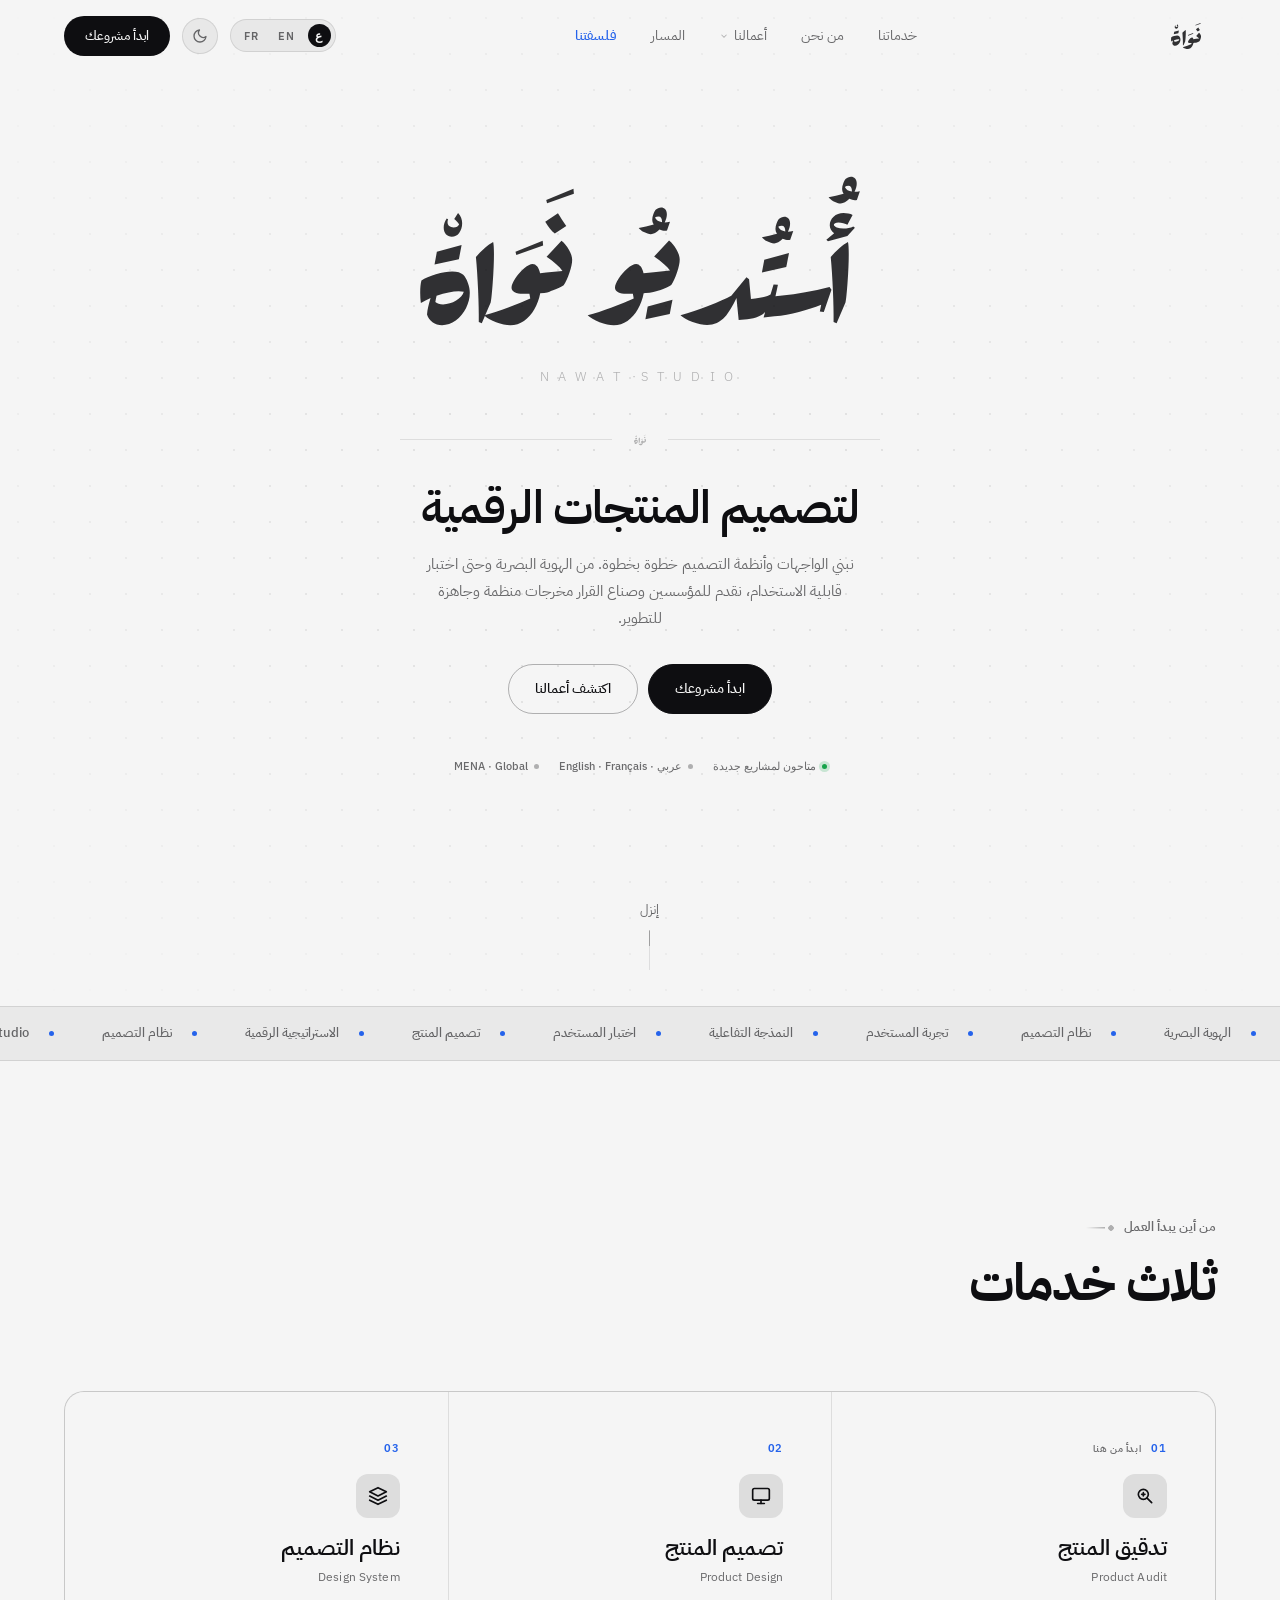
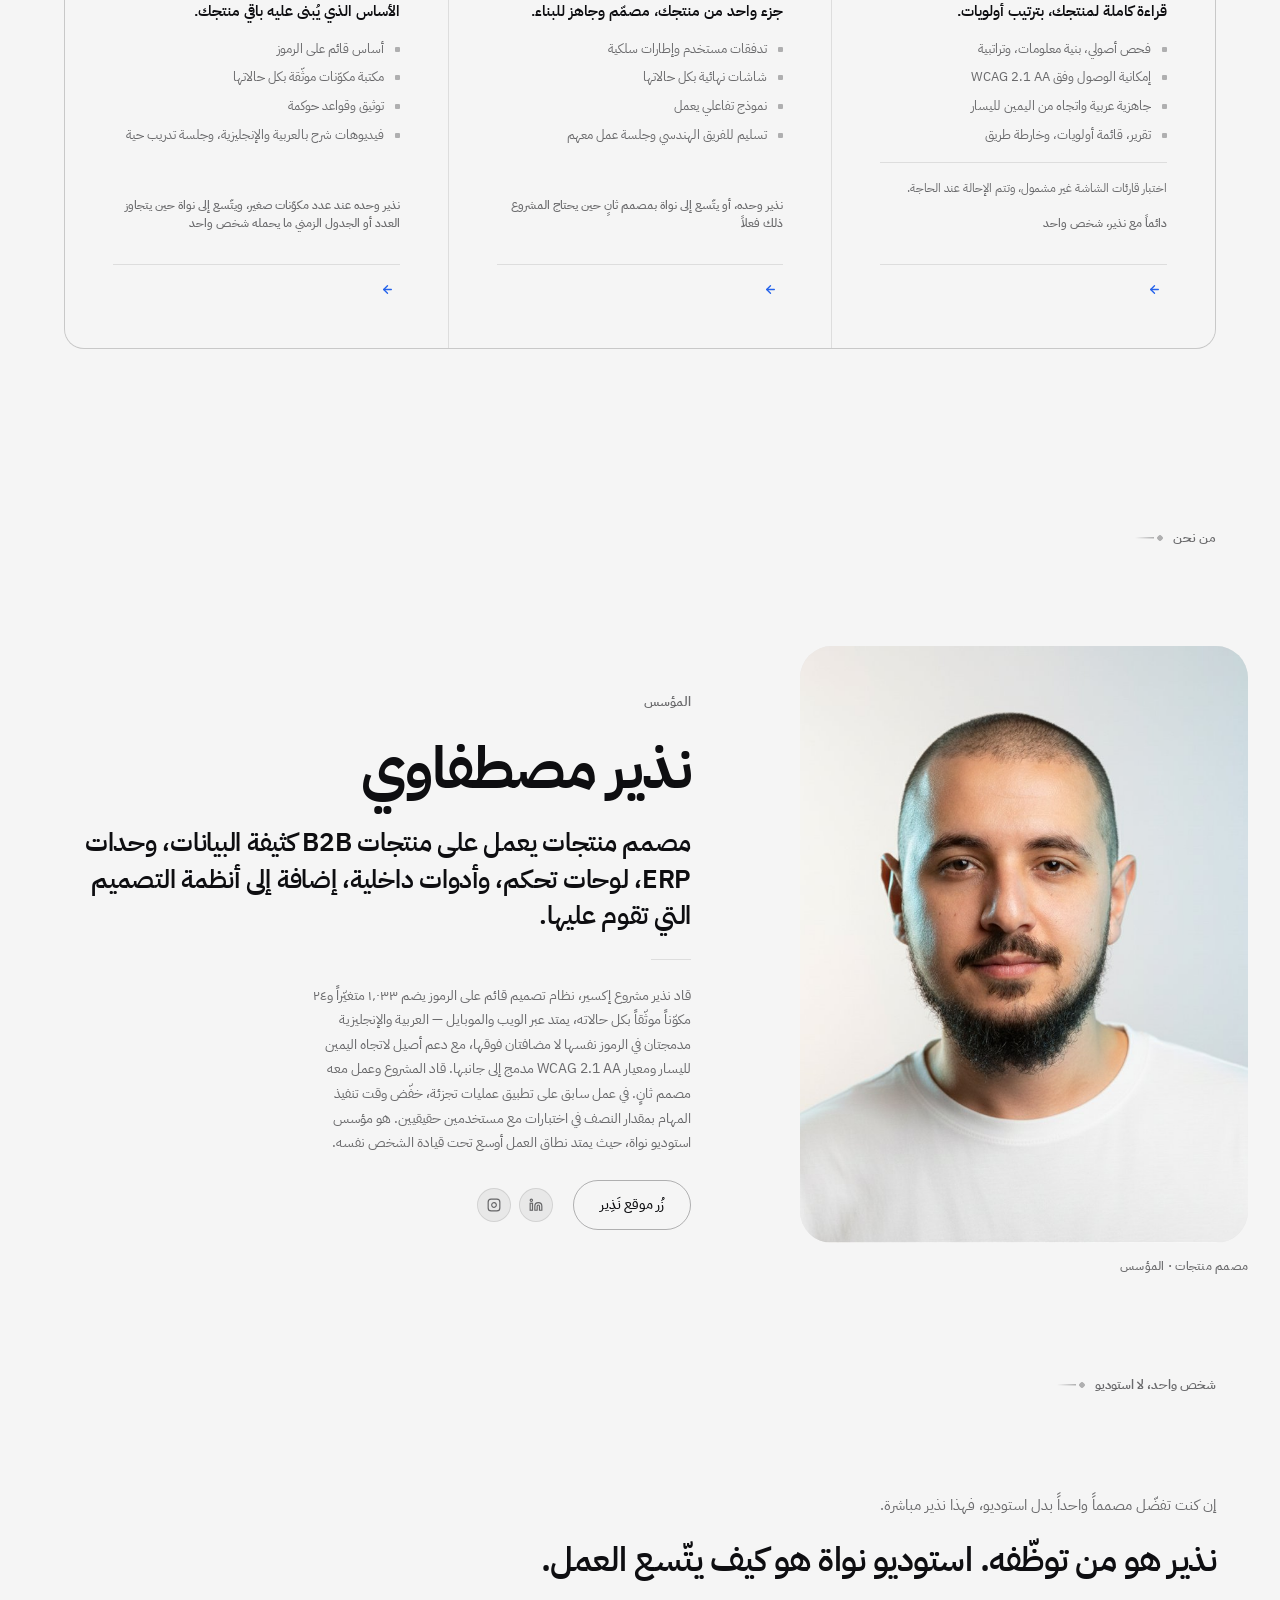
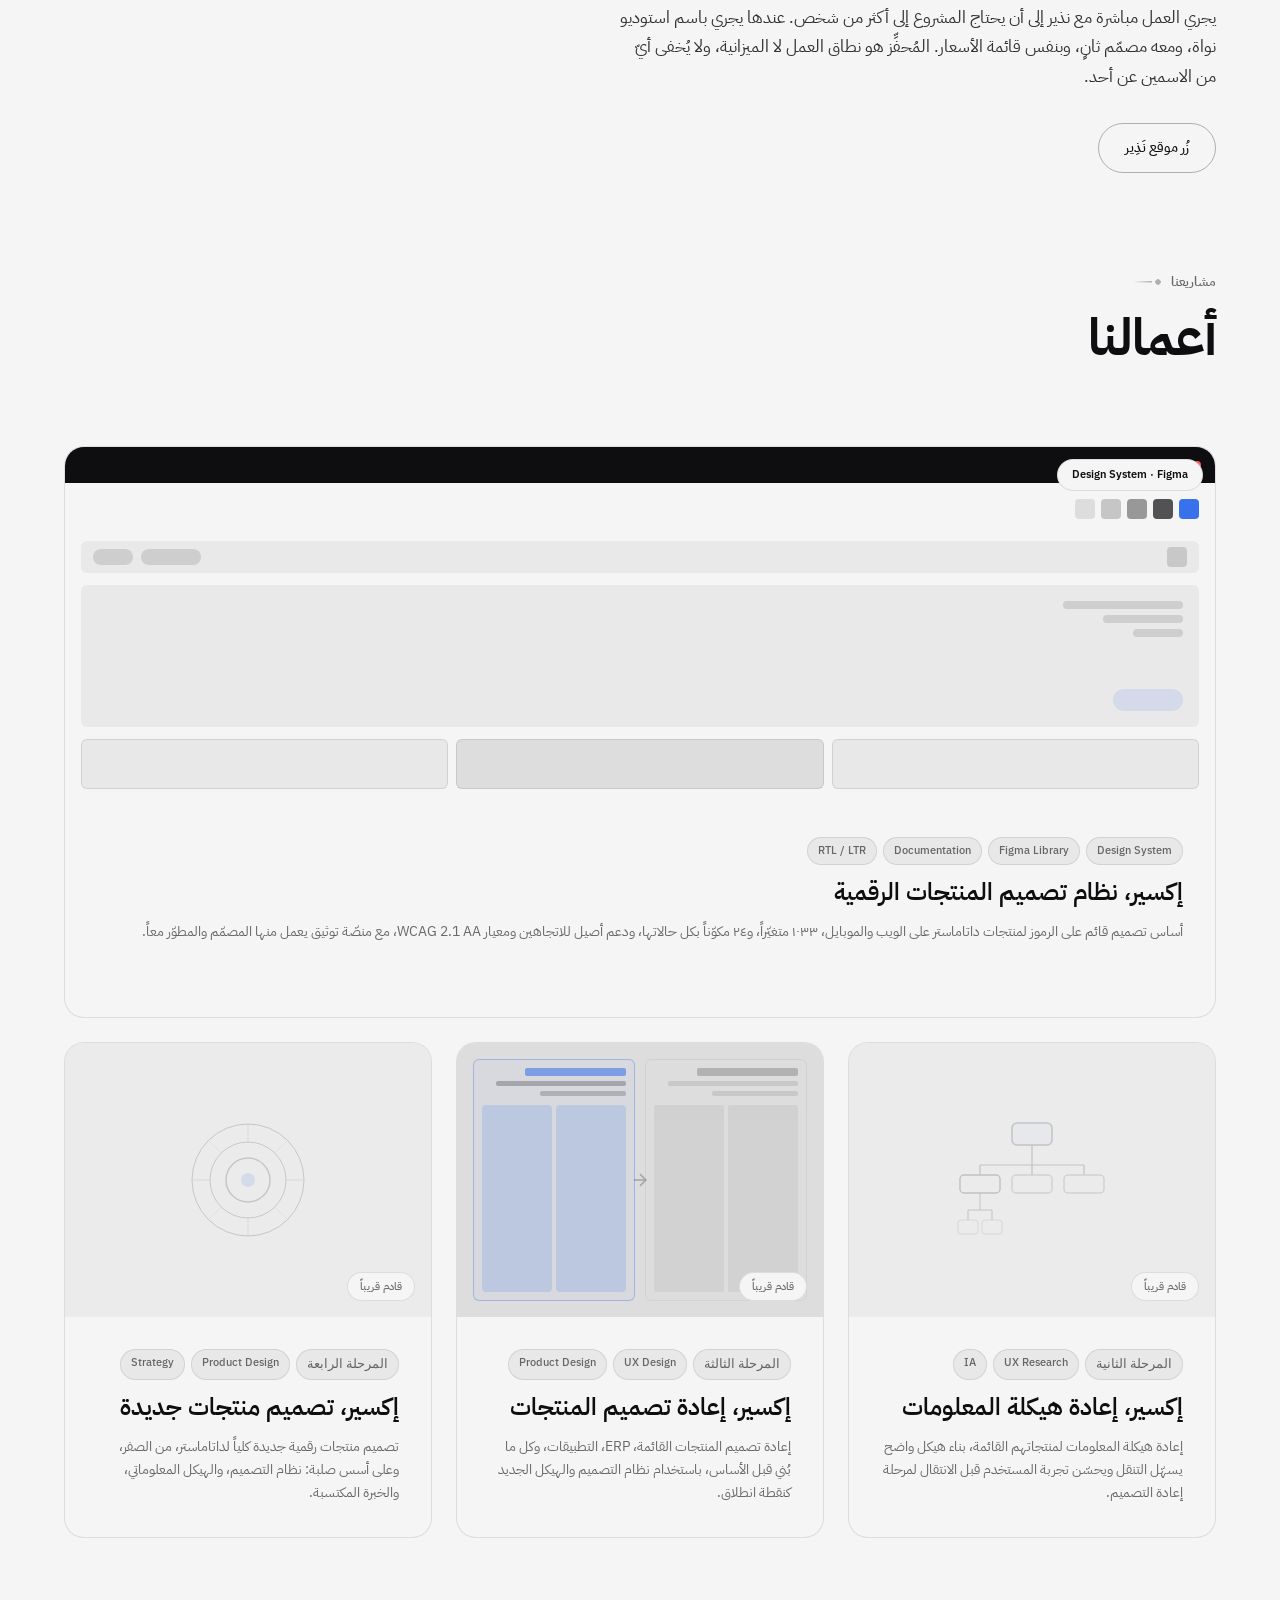
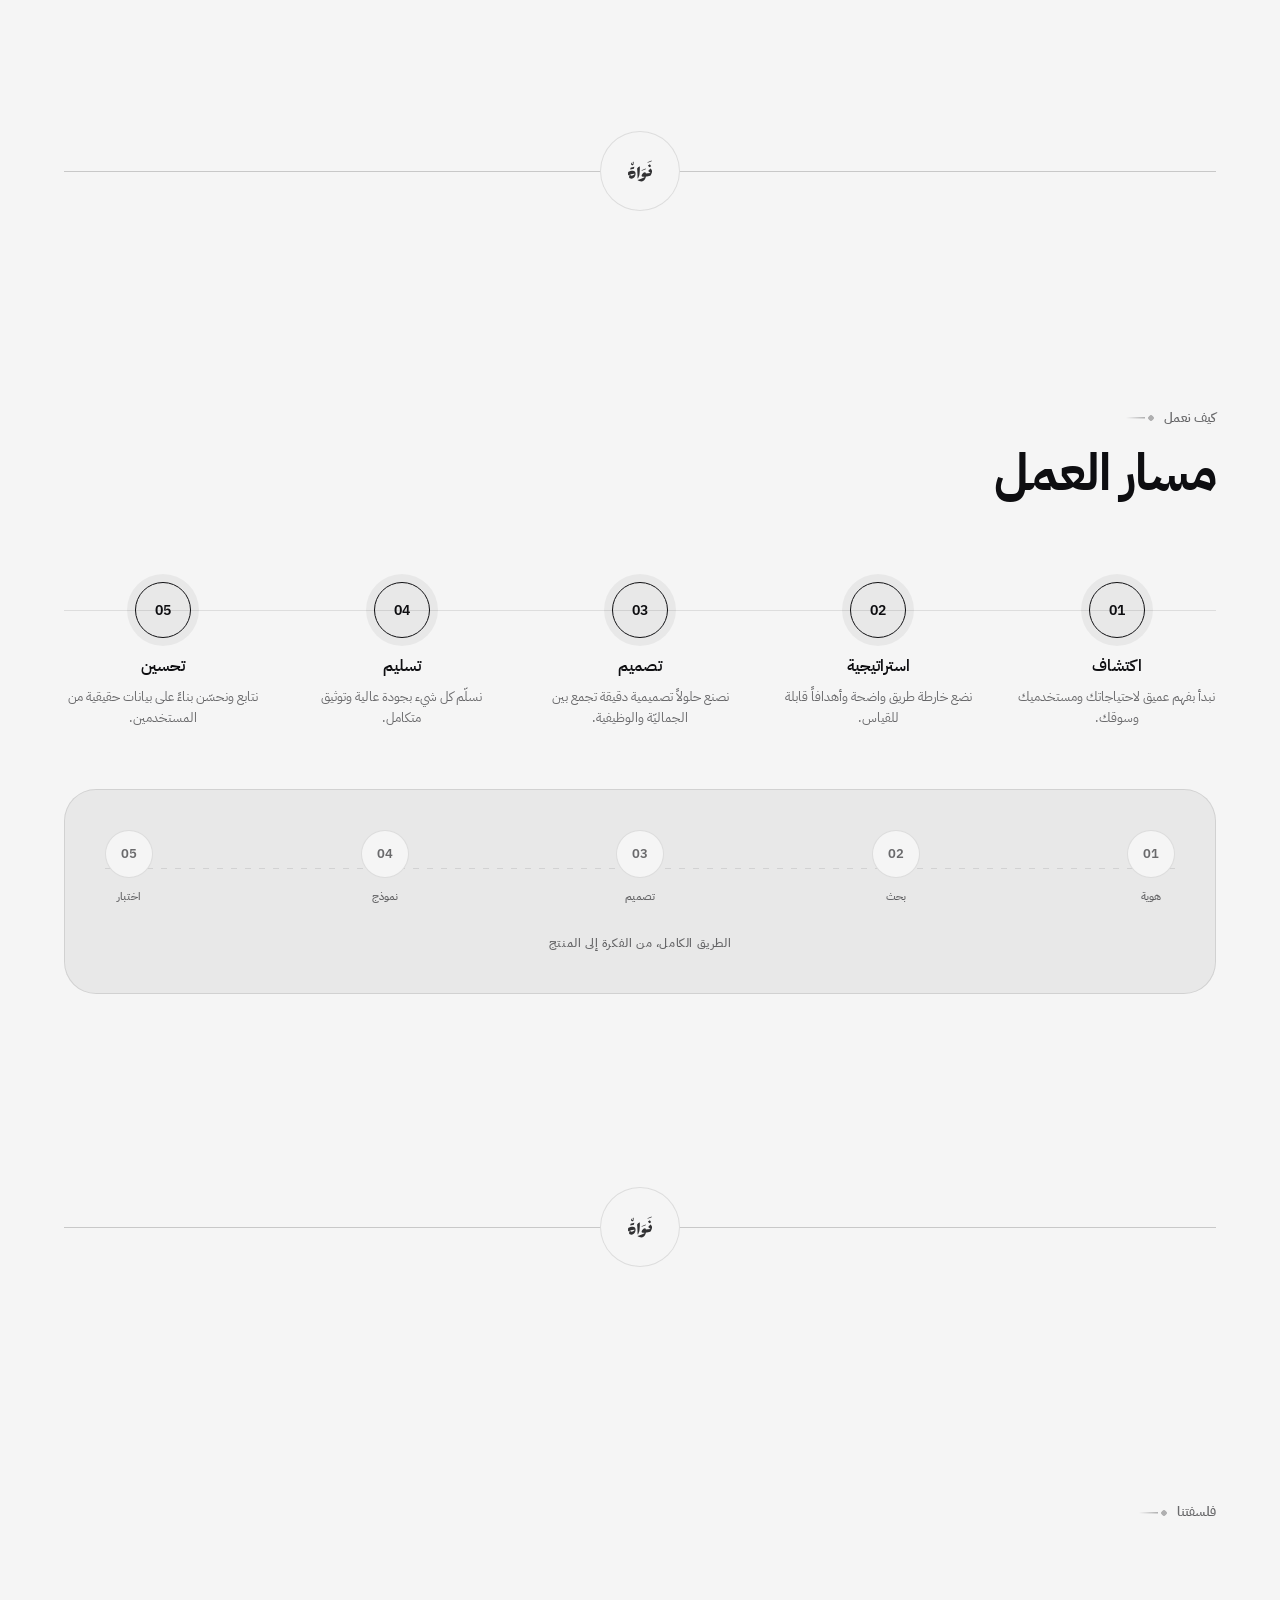
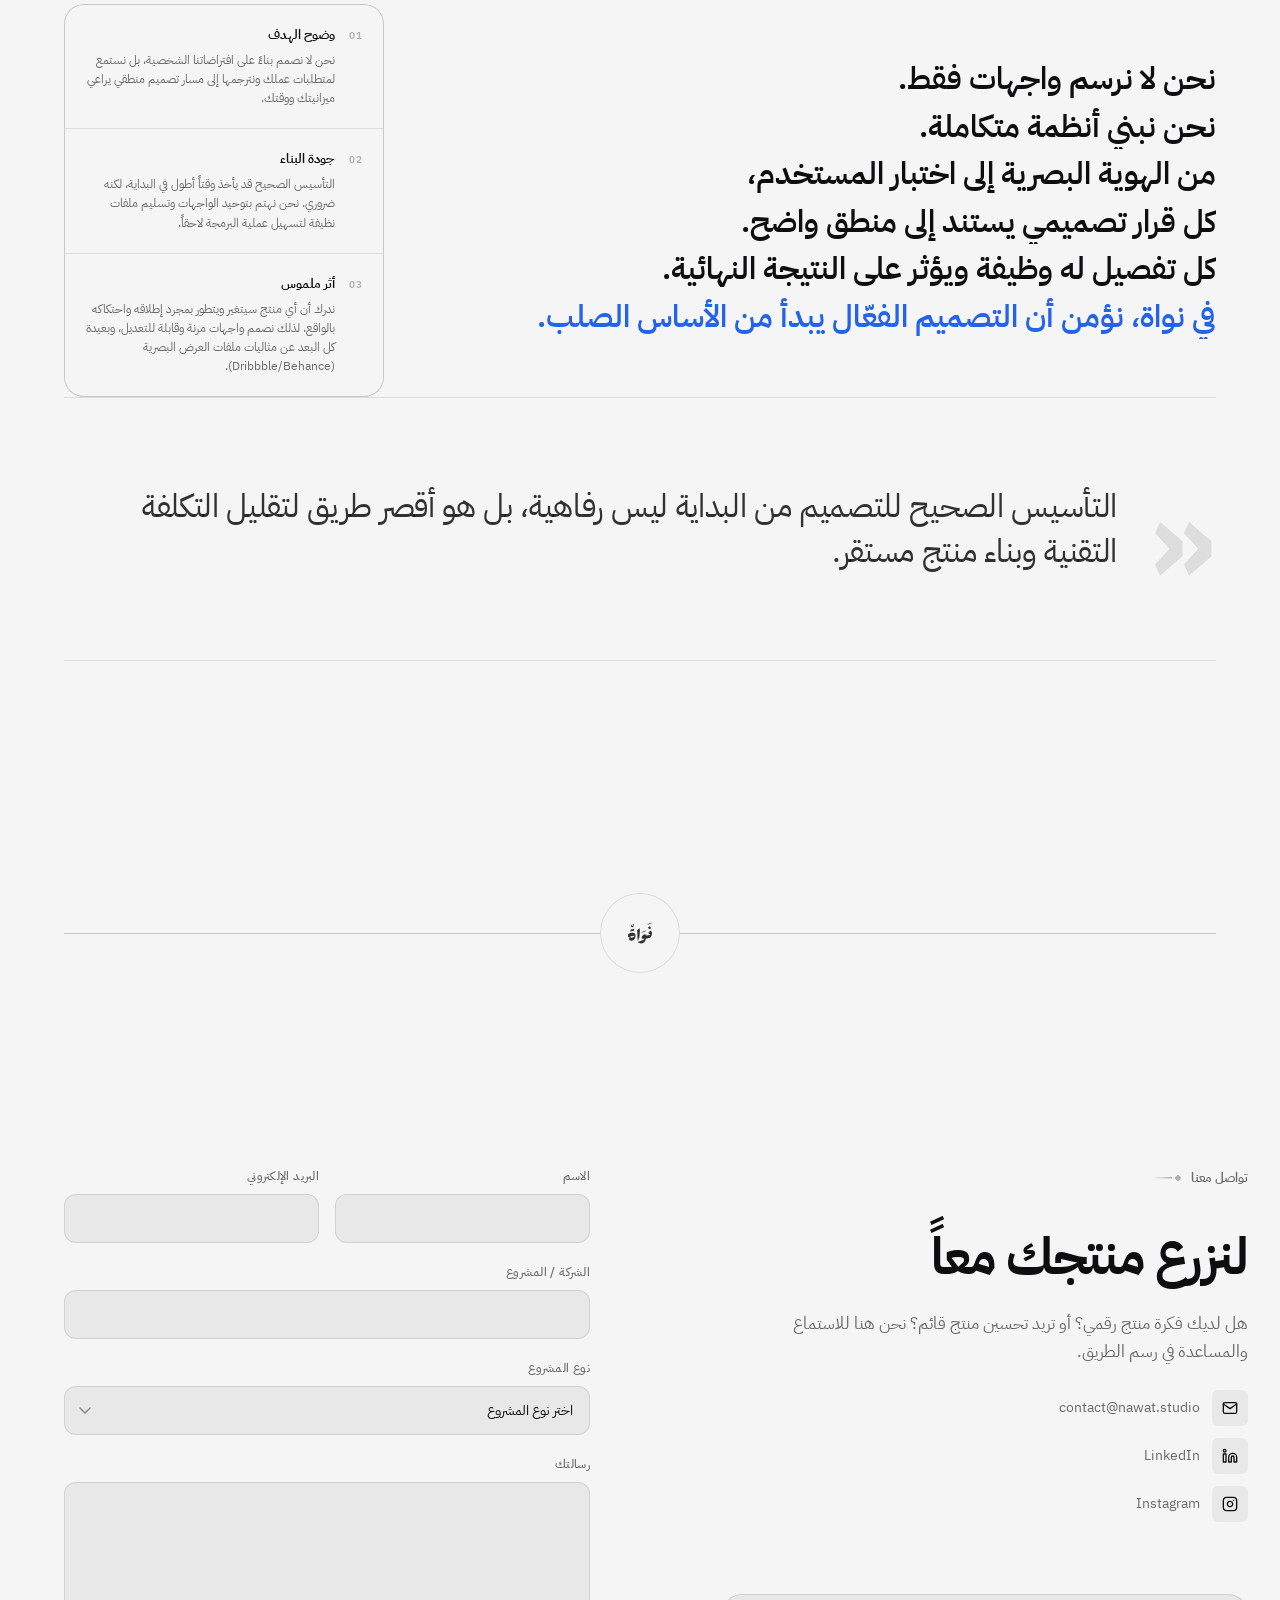
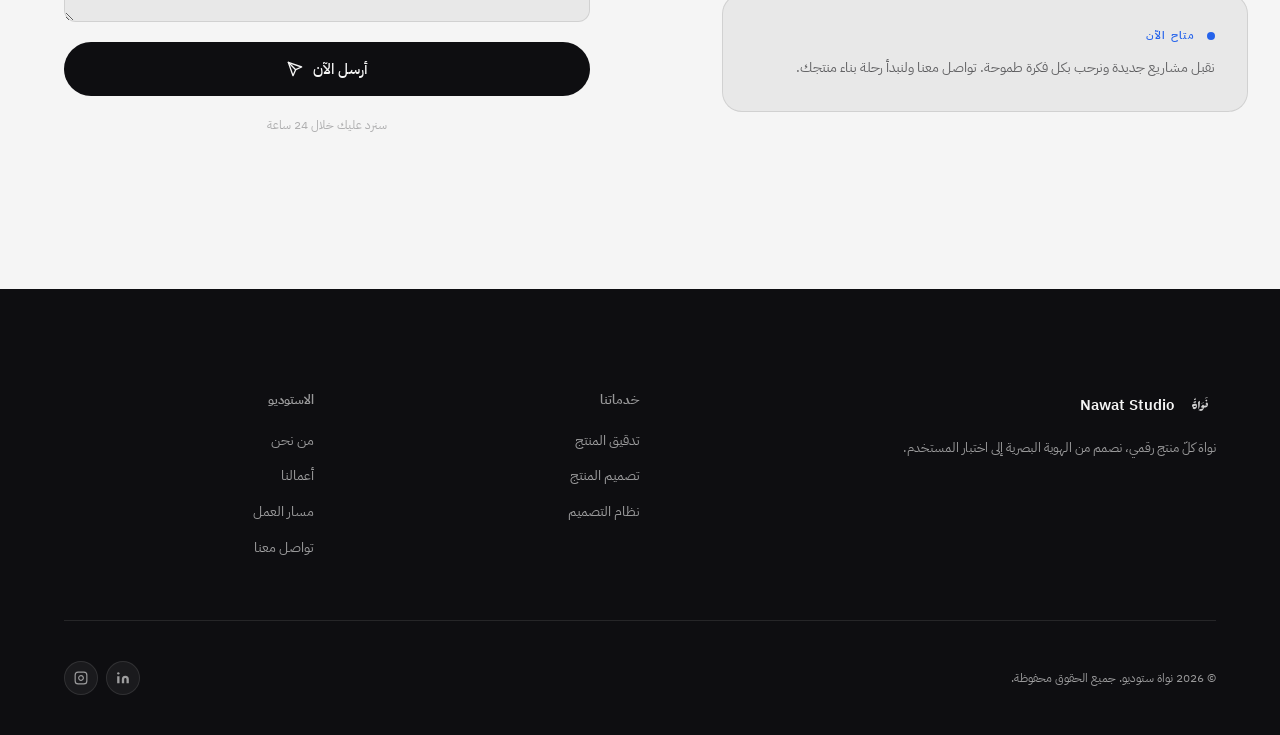
==== index.html @ 06e372c8 "Content: fix unbacked claims, correct founder's name, drop alarming line - Meta descriptions and foo" ====
<!DOCTYPE html>
<html lang="ar" dir="rtl" data-theme="light" data-lang="ar">
<head>
  <meta charset="UTF-8">
  <meta name="viewport" content="width=device-width, initial-scale=1.0">
  <meta name="description" content="نواة ستوديو، استوديو تصميم منتجات رقمية من الهوية البصرية إلى اختبار المستخدم | Nawat Studio, Digital Product Design from Visual Identity to User Testing">
  <meta name="theme-color" content="#F5F5F5" media="(prefers-color-scheme: light)">
  <meta name="theme-color" content="#0E0E11" media="(prefers-color-scheme: dark)">
  <meta property="og:title" content="نواة ستوديو | Nawat Studio">
  <meta property="og:description" content="أنظمة تصميم مبنية بـ1,033 متغيّراً في الإنتاج، ثنائية الاتجاه، ومُختبرة مع مستخدمين حقيقيين، Design Systems Built With 1,033 Production Variables, Shipped Bidirectional, Tested With Real Users">
  <meta property="og:type" content="website">
  <meta property="og:url" content="https://nawat.studio">
  <meta property="og:image" content="https://nawat.studio/assets/og-image.png">
  <meta property="og:image:width" content="1200">
  <meta property="og:image:height" content="630">
  <meta name="twitter:card" content="summary_large_image">
  <meta name="twitter:title" content="نواة ستوديو | Nawat Studio">
  <meta name="twitter:description" content="أنظمة تصميم مبنية بـ1,033 متغيّراً في الإنتاج، ثنائية الاتجاه، ومُختبرة مع مستخدمين حقيقيين، Design Systems Built With 1,033 Production Variables, Shipped Bidirectional, Tested With Real Users">
  <meta name="twitter:image" content="https://nawat.studio/assets/og-image.png">
  <link rel="canonical" href="https://nawat.studio">
  <title>نواة ستوديو | Nawat Studio</title>

  <!-- Preconnect -->
  <link rel="preconnect" href="https://fonts.googleapis.com">
  <link rel="preconnect" href="https://fonts.gstatic.com" crossorigin>

  <!-- Fonts _-->
  <link href="https://fonts.googleapis.com/css2?family=IBM+Plex+Sans+Arabic:wght@300;400;500;600;700&family=IBM+Plex+Sans:ital,wght@0,300;0,400;0,500;0,600;0,700;1,300;1,400&display=swap" rel="stylesheet">

  <!-- Styles -->
  <link rel="stylesheet" href="styles.css">

  <!-- Prevent transition flash on load -->
  <script>
    (function() {
      var theme = localStorage.getItem('nawat-theme') || 'light';
      var savedLang = localStorage.getItem('nawat-lang');
      var lang = savedLang || 'ar';
      document.documentElement.setAttribute('data-theme', theme);
      document.documentElement.setAttribute('data-lang', lang);
      document.documentElement.setAttribute('lang', lang);
      document.documentElement.setAttribute('dir', lang === 'ar' ? 'rtl' : 'ltr');
      try {
        var conn = navigator.connection || navigator.mozConnection || navigator.webkitConnection;
        var slowNet = conn && (conn.saveData === true || ['slow-2g','2g'].indexOf(conn.effectiveType) !== -1);
        var weakDevice = (navigator.deviceMemory || 8) <= 4 && (navigator.hardwareConcurrency || 8) <= 4;
        if (slowNet || weakDevice) document.documentElement.classList.add('lite');
      } catch (e) {}
      document.documentElement.classList.add('no-transitions');
      document.addEventListener('DOMContentLoaded', function() {
        document.documentElement.classList.remove('no-transitions');
      });
    })();
  </script>

  <!-- Favicon inline SVG -->
  <link rel="icon" href="assets/Nawat_Logo_ForLight.svg" type="image/svg+xml">
</head>

<body>

<!-- ================================================================
     INTRO ANIMATION OVERLAY
     ================================================================ -->
<div id="intro-overlay" role="presentation" aria-hidden="true">
  <div class="intro-sig-wrap">
    <img class="intro-sig intro-sig-ar" data-variant="light-ar" src="assets/Nawat_Studio_forLight_Arabic.svg" alt="" style="display:none">
    <img class="intro-sig intro-sig-la" data-variant="light-la" src="assets/Nawat_Studio_forLight_Latin.svg"  alt="" style="display:none">
    <img class="intro-sig intro-sig-ar" data-variant="dark-ar"  src="assets/Nawat_Studio_forDark_Arabic.svg"  alt="" style="display:none">
    <img class="intro-sig intro-sig-la" data-variant="dark-la"  src="assets/Nawat_Studio_forDark_Latin.svg"   alt="" style="display:none">
  </div>
</div>

<!-- ================================================================
     NAVIGATION
     ================================================================ -->
<nav class="nav" id="nav" aria-label="Main navigation">
  <div class="nav-inner container">

    <!-- Logo mark only -->
    <a href="#" class="nav-logo" aria-label="نواة ستوديو">
      <div class="nav-logo-mark">
        <img class="logo-variant lv-light-ar" src="assets/Nawat_Logo_forLight_Arabic.svg" alt="" aria-hidden="true">
        <img class="logo-variant lv-light-la" src="assets/Nawat_Logo_forLight_Latin.svg"  alt="" aria-hidden="true">
        <img class="logo-variant lv-dark-ar"  src="assets/Nawat_Logo_forDark_Arabic.svg"  alt="" aria-hidden="true">
        <img class="logo-variant lv-dark-la"  src="assets/Nawat_Logo_forDark_Latin.svg"   alt="" aria-hidden="true">
      </div>
    </a>

    <!-- Desktop Nav Links -->
    <div class="nav-links">
      <a href="#services" class="nav-link">
        <span class="t-ar">خدماتنا</span>
        <span class="t-en">Services</span>
        <span class="t-fr">Services</span>
      </a>
      <a href="#founder" class="nav-link">
        <span class="t-ar">من نحن</span>
        <span class="t-en">Who We Are</span>
        <span class="t-fr">Qui Nous Sommes</span>
      </a>
      <!-- Work nav with hover dropdown -->
      <div class="nav-work" id="navWork">
        <a href="#work" class="nav-link nav-work-trigger" id="navWorkTrigger">
          <span class="t-ar">أعمالنا</span>
          <span class="t-en">Work</span>
          <span class="t-fr">Travaux</span>
          <svg class="nav-work-chevron" width="10" height="10" viewBox="0 0 24 24" fill="none" stroke="currentColor" stroke-width="2.5" aria-hidden="true"><polyline points="6 9 12 15 18 9"/></svg>
        </a>

        <div class="nav-work-panel" id="navWorkPanel" role="menu">
          <p class="nwp-label">
            <span class="t-ar">مشاريع مختارة</span>
            <span class="t-en">Selected Projects</span>
            <span class="t-fr">Projets Sélectionnés</span>
          </p>

          <div class="nwp-cards">
            <!-- 01, published, so this one is a real link -->
            <a href="case-study-iksir.html" class="nwp-card" style="--nwp-accent:#430098;" role="menuitem">
              <span class="nwp-accent-bar"></span>
              <div class="nwp-info">
                <span class="nwp-num">01</span>
                <div class="nwp-text">
                  <p class="nwp-title">
                    <span class="t-ar">إكسير، نظام التصميم</span>
                    <span class="t-en">Iksir, Design System</span>
                    <span class="t-fr">Iksir, Design System</span>
                  </p>
                  <p class="nwp-tags">Design System · Figma · RTL</p>
                </div>
              </div>
              <span class="nwp-dot"></span>
              <svg class="nwp-arrow" width="13" height="13" viewBox="0 0 24 24" fill="none" stroke="currentColor" stroke-width="2" aria-hidden="true"><line x1="5" y1="12" x2="19" y2="12"/><polyline points="12 5 19 12 12 19"/></svg>
            </a>

            <!-- 02–04, not published yet, so these are inert previews of what's next -->
            <div class="nwp-card" style="--nwp-accent:#430098; cursor:default;" role="menuitem">
              <span class="nwp-accent-bar"></span>
              <div class="nwp-info">
                <span class="nwp-num">02</span>
                <div class="nwp-text">
                  <p class="nwp-title">
                    <span class="t-ar">إكسير، إعادة هيكلة المعلومات</span>
                    <span class="t-en">Iksir, IA Redesign</span>
                    <span class="t-fr">Iksir, Refonte de l'IA</span>
                  </p>
                  <p class="nwp-tags">
                    <span class="t-ar">قادم قريباً</span>
                    <span class="t-en">Coming Soon</span>
                    <span class="t-fr">À Venir</span>
                  </p>
                </div>
              </div>
            </div>

            <div class="nwp-card" style="--nwp-accent:#430098; cursor:default;" role="menuitem">
              <span class="nwp-accent-bar"></span>
              <div class="nwp-info">
                <span class="nwp-num">03</span>
                <div class="nwp-text">
                  <p class="nwp-title">
                    <span class="t-ar">إكسير، إعادة تصميم المنتجات</span>
                    <span class="t-en">Iksir, Product Redesign</span>
                    <span class="t-fr">Iksir, Refonte des Produits</span>
                  </p>
                  <p class="nwp-tags">
                    <span class="t-ar">قادم قريباً</span>
                    <span class="t-en">Coming Soon</span>
                    <span class="t-fr">À Venir</span>
                  </p>
                </div>
              </div>
            </div>

            <div class="nwp-card" style="--nwp-accent:#430098; cursor:default;" role="menuitem">
              <span class="nwp-accent-bar"></span>
              <div class="nwp-info">
                <span class="nwp-num">04</span>
                <div class="nwp-text">
                  <p class="nwp-title">
                    <span class="t-ar">إكسير، تصميم منتجات جديدة</span>
                    <span class="t-en">Iksir, New Products</span>
                    <span class="t-fr">Iksir, Nouveaux Produits</span>
                  </p>
                  <p class="nwp-tags">
                    <span class="t-ar">قادم قريباً</span>
                    <span class="t-en">Coming Soon</span>
                    <span class="t-fr">À Venir</span>
                  </p>
                </div>
              </div>
            </div>
          </div>

          <div class="nwp-footer">
            <a href="#work" class="nwp-view-all">
              <span class="t-ar">عرض جميع الأعمال</span>
              <span class="t-en">View All Work</span>
              <span class="t-fr">Voir tous les projets</span>
              <svg width="12" height="12" viewBox="0 0 24 24" fill="none" stroke="currentColor" stroke-width="2" aria-hidden="true"><line x1="5" y1="12" x2="19" y2="12"/><polyline points="12 5 19 12 12 19"/></svg>
            </a>
          </div>
        </div>
      </div>
      <a href="#process" class="nav-link">
        <span class="t-ar">المسار</span>
        <span class="t-en">Process</span>
        <span class="t-fr">Processus</span>
      </a>
      <a href="#manifesto" class="nav-link">
        <span class="t-ar">فلسفتنا</span>
        <span class="t-en">Philosophy</span>
        <span class="t-fr">Philosophie</span>
      </a>
    </div>

    <!-- Controls -->
    <div class="nav-controls">
      <!-- Language Switcher -->
      <div class="lang-switcher" role="group" aria-label="Language selector">
        <div class="lang-pill" id="langPill" aria-hidden="true"></div>
        <button class="lang-btn active" data-lang-btn="ar" aria-label="العربية"><span dir="rtl" style="font-size:12px;">ع</span></button>
        <button class="lang-btn"        data-lang-btn="en" aria-label="English">EN</button>
        <button class="lang-btn"        data-lang-btn="fr" aria-label="Français">FR</button>
      </div>

      <!-- Theme Toggle -->
      <button class="theme-toggle" id="themeToggle" aria-label="Toggle dark mode">
        <!-- Moon (shown in light mode) -->
        <svg class="icon-moon" width="16" height="16" viewBox="0 0 24 24" fill="none" stroke="currentColor" stroke-width="2" stroke-linecap="round" stroke-linejoin="round">
          <path d="M21 12.79A9 9 0 1 1 11.21 3 7 7 0 0 0 21 12.79z"/>
        </svg>
        <!-- Sun (shown in dark mode) -->
        <svg class="icon-sun" width="16" height="16" viewBox="0 0 24 24" fill="none" stroke="currentColor" stroke-width="2" stroke-linecap="round" stroke-linejoin="round">
          <circle cx="12" cy="12" r="5"/>
          <line x1="12" y1="1" x2="12" y2="3"/>
          <line x1="12" y1="21" x2="12" y2="23"/>
          <line x1="4.22" y1="4.22" x2="5.64" y2="5.64"/>
          <line x1="18.36" y1="18.36" x2="19.78" y2="19.78"/>
          <line x1="1" y1="12" x2="3" y2="12"/>
          <line x1="21" y1="12" x2="23" y2="12"/>
          <line x1="4.22" y1="19.78" x2="5.64" y2="18.36"/>
          <line x1="18.36" y1="5.64" x2="19.78" y2="4.22"/>
        </svg>
      </button>

      <!-- CTA -->
      <a href="#contact" class="nav-cta btn">
        <span class="t-ar">ابدأ مشروعك</span>
        <span class="t-en">Start Your Project</span>
        <span class="t-fr">Votre Projet</span>
      </a>
    </div>

    <!-- Mobile Toggle -->
    <button class="nav-mobile-toggle" id="mobileToggle" aria-label="Toggle menu" aria-expanded="false">
      <span></span>
      <span></span>
      <span></span>
    </button>
  </div>

</nav>

<!-- Mobile Menu, kept outside <nav> so backdrop-filter on .nav.scrolled doesn't clip it -->
<div class="mobile-menu" id="mobileMenu" role="dialog" aria-modal="true" aria-label="Main navigation">
  <a href="#services" class="nav-link">
    <span class="t-ar">خدماتنا</span>
    <span class="t-en">Services</span>
    <span class="t-fr">Services</span>
  </a>
  <a href="#founder" class="nav-link">
    <span class="t-ar">من نحن</span>
    <span class="t-en">Who We Are</span>
    <span class="t-fr">Qui Nous Sommes</span>
  </a>
  <a href="#work" class="nav-link">
    <span class="t-ar">أعمالنا</span>
    <span class="t-en">Work</span>
    <span class="t-fr">Travaux</span>
  </a>
  <a href="#process" class="nav-link">
    <span class="t-ar">المسار</span>
    <span class="t-en">Process</span>
    <span class="t-fr">Processus</span>
  </a>
  <a href="#manifesto" class="nav-link">
    <span class="t-ar">فلسفتنا</span>
    <span class="t-en">Philosophy</span>
    <span class="t-fr">Philosophie</span>
  </a>
  <div class="mobile-menu-footer">
    <a href="#contact" class="btn btn-primary" style="justify-content:center;">
      <span class="t-ar">ابدأ مشروعك</span>
      <span class="t-en">Start Your Project</span>
      <span class="t-fr">Démarrer votre projet</span>
    </a>
  </div>
</div>

<main id="main-content">

<!-- ================================================================
     HERO, Calligraphy-centred
     ================================================================ -->
<section id="hero" class="hero">

  <!-- Dot-grid background -->
  <div class="hero-grid-bg" aria-hidden="true"></div>
  <!-- Floating particles keep the depth -->
  <div class="hero-particles" id="heroParticles" aria-hidden="true"></div>

  <!-- Main content, centred column -->
  <div class="hero-inner">

    <!-- ① Arabic calligraphy + Latin tracked wordmark -->
    <div class="hero-brand-display">
      <img class="hero-calligraphy-main logo-variant lv-light-ar" src="assets/Nawat_Studio_forLight_Arabic.svg" alt="نواة ستوديو">
      <img class="hero-calligraphy-main logo-variant lv-light-la" src="assets/Nawat_Studio_forLight_Latin.svg"  alt="">
      <img class="hero-calligraphy-main logo-variant lv-dark-ar"  src="assets/Nawat_Studio_forDark_Arabic.svg"  alt="نواة ستوديو">
      <img class="hero-calligraphy-main logo-variant lv-dark-la"  src="assets/Nawat_Studio_forDark_Latin.svg"   alt="">
      <!-- Latin wordmark: letter-spaced, lightweight -->
      <div class="hero-latin-track" aria-hidden="true">
        <span>N</span><span>A</span><span>W</span><span>A</span><span>T</span>
        <span class="hero-latin-dot">·</span>
        <span>S</span><span>T</span><span>U</span><span>D</span><span>I</span><span>O</span>
      </div>
    </div>

    <!-- ② Divider with centred logo mark -->
    <div class="hero-divider" aria-hidden="true">
      <span class="hero-divider-line"></span>
      <div class="hero-divider-mark">
        <img class="logo-variant lv-light-ar" src="assets/Nawat_Logo_forLight_Arabic.svg" alt="">
        <img class="logo-variant lv-light-la" src="assets/Nawat_Logo_forLight_Latin.svg"  alt="">
        <img class="logo-variant lv-dark-ar"  src="assets/Nawat_Logo_forDark_Arabic.svg"  alt="">
        <img class="logo-variant lv-dark-la"  src="assets/Nawat_Logo_forDark_Latin.svg"   alt="">
      </div>
      <span class="hero-divider-line"></span>
    </div>

    <!-- ③ Tagline + sub-text -->
    <div class="hero-text">
      <h1 class="hero-headline">
        <span class="t-ar">لتصميم المنتجات الرقمية</span>
        <span class="t-en">Digital Product Design Studio</span>
        <span class="t-fr">Studio de Design de Produits Numériques</span>
      </h1>
      <p class="hero-sub-new">
        <span class="t-ar">نبني الواجهات وأنظمة التصميم خطوة بخطوة. من الهوية البصرية وحتى اختبار قابلية الاستخدام، نقدم للمؤسسين وصناع القرار مخرجات منظمة وجاهزة للتطوير.</span>
        <span class="t-en">We build interfaces and design systems step by step, from visual identity to usability testing. Structured, dev-ready deliverables for founders and decision-makers.</span>
        <span class="t-fr">Nous construisons interfaces et systèmes de design étape par étape, de l'identité visuelle aux tests d'utilisabilité. Des livrables structurés et prêts au développement pour les fondateurs et décideurs.</span>
      </p>
    </div>

    <!-- ④ CTAs -->
    <div class="hero-actions-new">
      <a href="#contact" class="btn btn-primary">
        <span class="t-ar">ابدأ مشروعك</span>
        <span class="t-en">Start Your Project</span>
        <span class="t-fr">Démarrer votre projet</span>
      </a>
      <a href="#work" class="btn btn-secondary">
        <span class="t-ar">اكتشف أعمالنا</span>
        <span class="t-en">Explore Our Work</span>
        <span class="t-fr">Explorer nos travaux</span>
      </a>
    </div>

    <!-- ⑤ Meta strip -->
    <div class="hero-meta">
      <span class="hero-meta-item">
        <span class="hero-meta-dot live"></span>
        <span class="t-ar">متاحون لمشاريع جديدة</span>
        <span class="t-en">Open for new projects</span>
        <span class="t-fr">Disponible pour nouveaux projets</span>
      </span>
      <span class="hero-meta-item">
        <span class="hero-meta-dot"></span>
        <span class="t-ar">عربي · English · Français</span>
        <span class="t-en">Arabic · English · Français</span>
        <span class="t-fr">Arabe · English · Français</span>
      </span>
      <span class="hero-meta-item">
        <span class="hero-meta-dot"></span>
        MENA · Global
      </span>
    </div>

  </div>

  <!-- Scroll indicator -->
  <div class="hero-scroll" aria-hidden="true">
    <span class="scroll-label"><span class="t-ar">إنزل</span><span class="t-en">scroll</span><span class="t-fr">scroll</span></span>
    <div class="scroll-line-wrap">
      <div class="scroll-line-inner"></div>
    </div>
  </div>

</section>


<!-- ================================================================
     TICKER / MARQUEE
     ================================================================ -->
<div class="ticker" aria-hidden="true">
  <div class="ticker-track" id="tickerTrack">
    <!-- Populated by JS based on active language -->
  </div>
</div>


<!-- ================================================================
     SERVICES
     ================================================================ -->
<section id="services" class="services">
  <div class="container">

    <!-- Header -->
    <div class="section-header reveal">
      <p class="section-label">
        <span class="t-ar">من أين يبدأ العمل</span>
        <span class="t-en">Where Work Starts</span>
        <span class="t-fr">Où le Travail Commence</span>
      </p>
      <h2 class="section-title">
        <span class="t-ar">ثلاث خدمات</span>
        <span class="t-en">Three Services</span>
        <span class="t-fr">Trois Services</span>
      </h2>
    </div>

    <!-- Services Grid -->
    <div class="services-grid">

      <!-- 01, Product Audit -->
      <div class="service-card" data-service="audit" role="button" tabindex="0" aria-label="Product Audit, click to start a project">
        <div class="service-card-head">
          <span class="service-num">01</span>
          <span class="service-card-tag">
            <span class="t-ar">ابدأ من هنا</span>
            <span class="t-en">Start Here</span>
            <span class="t-fr">Commencez Ici</span>
          </span>
        </div>
        <div class="service-icon-wrap">
          <!-- Icon: Search / review -->
          <svg width="20" height="20" viewBox="0 0 24 24" fill="none" stroke="currentColor" stroke-width="2" stroke-linecap="round" stroke-linejoin="round"><circle cx="10" cy="10" r="6"/><line x1="14.5" y1="14.5" x2="20" y2="20"/><path d="M8 10h4M10 8v4"/></svg>
        </div>
        <h3 class="service-card-title">
          <span class="t-ar">تدقيق المنتج</span>
          <span class="t-en">Product Audit</span>
          <span class="t-fr">Audit Produit</span>
        </h3>
        <p class="service-card-hook">
          <span class="t-ar">قراءة كاملة لمنتجك، بترتيب أولويات.</span>
          <span class="t-en">A full read of your product, prioritised.</span>
          <span class="t-fr">Une lecture complète de votre produit, hiérarchisée.</span>
        </p>
        <ul class="service-card-list">
          <li>
            <span class="t-ar">فحص أصولي، بنية معلومات، وتراتبية</span>
            <span class="t-en">Heuristic pass, information architecture, hierarchy</span>
            <span class="t-fr">Passage heuristique, architecture de l'information, hiérarchie</span>
          </li>
          <li>
            <span class="t-ar">إمكانية الوصول وفق WCAG 2.1 AA</span>
            <span class="t-en">Accessibility against WCAG 2.1 AA</span>
            <span class="t-fr">Accessibilité selon WCAG 2.1 AA</span>
          </li>
          <li>
            <span class="t-ar">جاهزية عربية واتجاه من اليمين لليسار</span>
            <span class="t-en">Arabic and right-to-left readiness</span>
            <span class="t-fr">Préparation arabe et de droite à gauche</span>
          </li>
          <li>
            <span class="t-ar">تقرير، قائمة أولويات، وخارطة طريق</span>
            <span class="t-en">A report, a ranked issue list, a roadmap</span>
            <span class="t-fr">Un rapport, une liste de priorités, une feuille de route</span>
          </li>
        </ul>
        <p class="service-card-note">
          <span class="t-ar">اختبار قارئات الشاشة غير مشمول، وتتم الإحالة عند الحاجة.</span>
          <span class="t-en">Screen-reader testing isn't included, that's a referral if you need it.</span>
          <span class="t-fr">Les tests avec lecteurs d'écran ne sont pas inclus, une orientation est proposée si nécessaire.</span>
        </p>
        <p class="service-card-register">
          <span class="t-ar">دائماً مع نذير، شخص واحد</span>
          <span class="t-en">Always Nadir, one person</span>
          <span class="t-fr">Toujours avec Nadir, une seule personne</span>
        </p>
        <span class="service-card-link" aria-hidden="true">
          <span class="service-card-link-text">
            <span class="t-ar">احجز تدقيقاً</span>
            <span class="t-en">Book an Audit</span>
            <span class="t-fr">Réserver un Audit</span>
          </span>
          <svg width="13" height="13" viewBox="0 0 24 24" fill="none" stroke="currentColor" stroke-width="2.5" stroke-linecap="round" stroke-linejoin="round"><line x1="5" y1="12" x2="19" y2="12"/><polyline points="12 5 19 12 12 19"/></svg>
        </span>
      </div>

      <!-- 02, Product Design -->
      <div class="service-card" data-service="design" role="button" tabindex="0" aria-label="Product Design, click to start a project">
        <div class="service-card-head">
          <span class="service-num">02</span>
        </div>
        <div class="service-icon-wrap">
          <!-- Icon: Monitor -->
          <svg width="20" height="20" viewBox="0 0 24 24" fill="none" stroke="currentColor" stroke-width="2" stroke-linecap="round" stroke-linejoin="round"><rect x="2" y="3" width="20" height="14" rx="2" ry="2"/><line x1="8" y1="21" x2="16" y2="21"/><line x1="12" y1="17" x2="12" y2="21"/></svg>
        </div>
        <h3 class="service-card-title">
          <span class="t-ar">تصميم المنتج</span>
          <span class="t-en">Product Design</span>
          <span class="t-fr">Product Design</span>
        </h3>
        <p class="service-card-hook">
          <span class="t-ar">جزء واحد من منتجك، مصمّم وجاهز للبناء.</span>
          <span class="t-en">One part of your product, designed and ready to build.</span>
          <span class="t-fr">Une partie de votre produit, conçue et prête à construire.</span>
        </p>
        <ul class="service-card-list">
          <li>
            <span class="t-ar">تدفقات مستخدم وإطارات سلكية</span>
            <span class="t-en">User flows and wireframes</span>
            <span class="t-fr">Parcours utilisateurs et wireframes</span>
          </li>
          <li>
            <span class="t-ar">شاشات نهائية بكل حالاتها</span>
            <span class="t-en">Final screens with every state</span>
            <span class="t-fr">Écrans finaux avec tous leurs états</span>
          </li>
          <li>
            <span class="t-ar">نموذج تفاعلي يعمل</span>
            <span class="t-en">A working prototype</span>
            <span class="t-fr">Un prototype fonctionnel</span>
          </li>
          <li>
            <span class="t-ar">تسليم للفريق الهندسي وجلسة عمل معهم</span>
            <span class="t-en">Developer handoff and a session with the team</span>
            <span class="t-fr">Transfert à l'équipe technique et session de travail</span>
          </li>
        </ul>
        <p class="service-card-register">
          <span class="t-ar">نذير وحده، أو يتّسع إلى نواة بمصمم ثانٍ حين يحتاج المشروع ذلك فعلاً</span>
          <span class="t-en">Nadir alone, or scales to Nawat with a second designer when a project genuinely needs it</span>
          <span class="t-fr">Nadir seul, ou l'équipe s'élargit à Nawat avec un second designer lorsque le projet l'exige réellement</span>
        </p>
        <span class="service-card-link" aria-hidden="true">
          <span class="service-card-link-text">
            <span class="t-ar">لنحدّد النطاق</span>
            <span class="t-en">Let's Scope It</span>
            <span class="t-fr">Définissons le Périmètre</span>
          </span>
          <svg width="13" height="13" viewBox="0 0 24 24" fill="none" stroke="currentColor" stroke-width="2.5" stroke-linecap="round" stroke-linejoin="round"><line x1="5" y1="12" x2="19" y2="12"/><polyline points="12 5 19 12 12 19"/></svg>
        </span>
      </div>

      <!-- 03, Design System -->
      <div class="service-card" data-service="system" role="button" tabindex="0" aria-label="Design System, click to start a project">
        <div class="service-card-head">
          <span class="service-num">03</span>
        </div>
        <div class="service-icon-wrap">
          <!-- Icon: Layers -->
          <svg width="20" height="20" viewBox="0 0 24 24" fill="none" stroke="currentColor" stroke-width="2" stroke-linecap="round" stroke-linejoin="round"><polygon points="12 2 2 7 12 12 22 7 12 2"/><polyline points="2 17 12 22 22 17"/><polyline points="2 12 12 17 22 12"/></svg>
        </div>
        <h3 class="service-card-title">
          <span class="t-ar">نظام التصميم</span>
          <span class="t-en">Design System</span>
          <span class="t-fr">Design System</span>
        </h3>
        <p class="service-card-hook">
          <span class="t-ar">الأساس الذي يُبنى عليه باقي منتجك.</span>
          <span class="t-en">The foundation the rest of your product builds on.</span>
          <span class="t-fr">La fondation sur laquelle repose le reste de votre produit.</span>
        </p>
        <ul class="service-card-list">
          <li>
            <span class="t-ar">أساس قائم على الرموز</span>
            <span class="t-en">Token-first foundation</span>
            <span class="t-fr">Fondation token-first</span>
          </li>
          <li>
            <span class="t-ar">مكتبة مكوّنات موثّقة بكل حالاتها</span>
            <span class="t-en">Component library documented in every state</span>
            <span class="t-fr">Bibliothèque de composants documentée dans tous ses états</span>
          </li>
          <li>
            <span class="t-ar">توثيق وقواعد حوكمة</span>
            <span class="t-en">Documentation and governance rules</span>
            <span class="t-fr">Documentation et règles de gouvernance</span>
          </li>
          <li>
            <span class="t-ar">فيديوهات شرح بالعربية والإنجليزية، وجلسة تدريب حية</span>
            <span class="t-en">Walkthrough videos in Arabic and English, plus live training</span>
            <span class="t-fr">Vidéos de démonstration en arabe et en anglais, plus une session de formation en direct</span>
          </li>
        </ul>
        <p class="service-card-register">
          <span class="t-ar">نذير وحده عند عدد مكوّنات صغير، ويتّسع إلى نواة حين يتجاوز العدد أو الجدول الزمني ما يحمله شخص واحد</span>
          <span class="t-en">Nadir alone at a small component count, scales to Nawat once count or timeline crosses what one person carries</span>
          <span class="t-fr">Nadir seul pour un nombre restreint de composants, l'équipe s'élargit à Nawat au-delà de ce qu'une personne peut porter</span>
        </p>
        <span class="service-card-link" aria-hidden="true">
          <span class="service-card-link-text">
            <span class="t-ar">لنتحدّث عن الأنظمة</span>
            <span class="t-en">Talk Systems</span>
            <span class="t-fr">Parlons Systèmes</span>
          </span>
          <svg width="13" height="13" viewBox="0 0 24 24" fill="none" stroke="currentColor" stroke-width="2.5" stroke-linecap="round" stroke-linejoin="round"><line x1="5" y1="12" x2="19" y2="12"/><polyline points="12 5 19 12 12 19"/></svg>
        </span>
      </div>

    </div>

  </div>
</section>


<!-- ================================================================
     FOUNDER / TEAM
     ================================================================ -->
<section id="founder" class="founder-section">
  <div class="container">

    <!-- Header -->
    <div class="section-header reveal">
      <p class="section-label">
        <span class="t-ar">من نحن</span>
        <span class="t-en">Who We Are</span>
        <span class="t-fr">Qui Nous Sommes</span>
      </p>
    </div>

    <!-- Founder Layout -->
    <div class="founder-layout">

      <!-- Photo -->
      <div class="founder-photo-block reveal-left">
        <div class="founder-photo-wrap">
          <img class="founder-photo" src="assets/founder.jpg" alt="Nadir Mostefaoui">
        </div>
        <p class="founder-photo-caption">
          <span class="t-ar">مصمم منتجات · المؤسس</span>
          <span class="t-en">Product Designer · Founder</span>
          <span class="t-fr">Designer Produit · Fondateur</span>
        </p>
      </div>

      <!-- Bio -->
      <div class="founder-bio-wrap reveal">
        <span class="founder-role">
          <span class="t-ar">المؤسس</span>
          <span class="t-en">Founder</span>
          <span class="t-fr">Fondateur</span>
        </span>

        <h2 class="founder-name">
          <span class="t-ar">نذير مصطفاوي</span>
          <span class="t-en">Nadir Mostefaoui</span>
          <span class="t-fr">Nadir Mostefaoui</span>
        </h2>

        <p class="founder-title">
          <span class="t-ar">مصمم منتجات يعمل على منتجات B2B كثيفة البيانات، وحدات ERP، لوحات تحكم، وأدوات داخلية، إضافة إلى أنظمة التصميم التي تقوم عليها.</span>
          <span class="t-en">Product designer working on data-heavy B2B products: ERP modules, dashboards, and internal tools, plus the design systems underneath them.</span>
          <span class="t-fr">Designer produit travaillant sur des produits B2B riches en données : modules ERP, tableaux de bord, outils internes, et les systèmes de design qui les sous-tendent.</span>
        </p>

        <div class="founder-divider-rule" aria-hidden="true"></div>

        <p class="founder-desc">
          <span class="t-ar">قاد نذير مشروع إكسير، نظام تصميم قائم على الرموز يضم ١٬٠٣٣ متغيّراً و٢٤ مكوّناً موثّقاً بكل حالاته، يمتد عبر الويب والموبايل — العربية والإنجليزية مدمجتان في الرموز نفسها لا مضافتان فوقها، مع دعم أصيل لاتجاه اليمين لليسار ومعيار WCAG 2.1 AA مدمج إلى جانبها. قاد المشروع وعمل معه مصمم ثانٍ. في عمل سابق على تطبيق عمليات تجزئة، خفّض وقت تنفيذ المهام بمقدار النصف في اختبارات مع مستخدمين حقيقيين. هو مؤسس استوديو نواة، حيث يمتد نطاق العمل أوسع تحت قيادة الشخص نفسه.</span>
          <span class="t-en">He led Iksir, a token-first design system of 1,033 variables and 24 fully-stated components spanning web and mobile — Arabic and English built into the tokens themselves, not layered on top, with native RTL support and WCAG 2.1 AA baked in alongside it. He led the project and a second designer worked alongside him. Earlier work on a retail operations app cut task execution time in half in testing with real users. He is the founder of Nawat Studio, where a wider range of work runs under the same person leading it.</span>
          <span class="t-fr">Il a dirigé Iksir, un système de design token-first de 1 033 variables et 24 composants entièrement documentés couvrant le web et le mobile — l'arabe et l'anglais intégrés aux tokens eux-mêmes, non ajoutés par-dessus, avec un support RTL natif et le standard WCAG 2.1 AA intégré à leurs côtés. Il a dirigé le projet et un second designer a travaillé à ses côtés. Un travail antérieur sur une application d'opérations retail a réduit de moitié le temps d'exécution des tâches lors de tests avec de vrais utilisateurs. Il est le fondateur de Nawat Studio, où une gamme de travail plus large se déploie sous la direction de la même personne.</span>
        </p>

        <div class="founder-actions">
          <a href="https://nadirdesign.com" target="_blank" rel="noopener" class="btn btn-secondary founder-cta">
            <span class="t-ar">زُر موقع نَذِير</span>
            <span class="t-en">Visit nadirdesign.com</span>
            <span class="t-fr">Visitez nadirdesign.com</span>
          </a>
          <div class="founder-socials">
            <a href="https://www.linkedin.com/in/nadir-mostefaoui/" target="_blank" rel="noopener" class="founder-social" aria-label="LinkedIn">
              <svg width="14" height="14" viewBox="0 0 24 24" fill="none" stroke="currentColor" stroke-width="2"><path d="M16 8a6 6 0 0 1 6 6v7h-4v-7a2 2 0 0 0-2-2 2 2 0 0 0-2 2v7h-4v-7a6 6 0 0 1 6-6z"/><rect x="2" y="9" width="4" height="12"/><circle cx="4" cy="4" r="2"/></svg>
            </a>
            <a href="https://www.instagram.com/nadir.mostefaoui/" target="_blank" rel="noopener" class="founder-social" aria-label="Instagram">
              <svg width="14" height="14" viewBox="0 0 24 24" fill="none" stroke="currentColor" stroke-width="2"><rect x="2" y="2" width="20" height="20" rx="5" ry="5"/><path d="M16 11.37A4 4 0 1 1 12.63 8 4 4 0 0 1 16 11.37z"/><line x1="17.5" y1="6.5" x2="17.51" y2="6.5"/></svg>
            </a>
          </div>
        </div>
      </div>

    </div>

  </div>
</section>


<!-- ================================================================
     ROUTE TO NADIRDESIGN.COM
     Reciprocal routing block. The lead sentence (.route-lead) and
     body paragraph (.route-body) are shared copy with
     nadirdesign.com and must stay verbatim and in sync across both
     sites if they ever change.
     ================================================================ -->
<section id="personal-route" class="route-section">
  <div class="container">

    <!-- Header -->
    <div class="section-header reveal">
      <p class="section-label">
        <span class="t-ar">شخص واحد، لا استوديو</span>
        <span class="t-en">One Person, Not a Studio</span>
        <span class="t-fr">Une Personne, Pas un Studio</span>
      </p>
    </div>

    <div class="route-content reveal">

      <p class="route-framing">
        <span class="t-ar">إن كنت تفضّل مصمماً واحداً بدل استوديو، فهذا نذير مباشرة.</span>
        <span class="t-en">If you want one designer rather than a studio, that is Nadir directly.</span>
        <span class="t-fr">Si vous préférez un designer seul plutôt qu'un studio, c'est Nadir directement.</span>
      </p>

      <h2 class="route-lead">
        <span class="t-ar">نذير هو من توظّفه. استوديو نواة هو كيف يتّسع العمل.</span>
        <span class="t-en">Nadir is who you hire. Nawat Studio is how the work scales.</span>
        <span class="t-fr">Nadir est la personne que vous engagez. Nawat Studio est la façon dont le travail passe à l'échelle.</span>
      </h2>

      <p class="route-body">
        <span class="t-ar">يجري العمل مباشرة مع نذير إلى أن يحتاج المشروع إلى أكثر من شخص. عندها يجري باسم استوديو نواة، ومعه مصمّم ثانٍ، وبنفس قائمة الأسعار. المُحفِّز هو نطاق العمل لا الميزانية، ولا يُخفى أيّ من الاسمين عن أحد.</span>
        <span class="t-en">Work runs directly with Nadir until a project needs more than one person. Then it runs as Nawat Studio, with a second designer, on the same price list. The trigger is scope, not budget, and neither name is hidden from anyone.</span>
        <span class="t-fr">Le travail se déroule directement avec Nadir jusqu'à ce qu'un projet demande plus d'une personne. Il se déroule alors sous le nom de Nawat Studio, avec un second designer, sur la même grille tarifaire. Le déclencheur est le périmètre, pas le budget, et aucun des deux noms n'est caché à qui que ce soit.</span>
      </p>

      <a href="https://nadirdesign.com" target="_blank" rel="noopener" class="btn btn-secondary route-cta">
        <span class="t-ar">زُر موقع نَذِير</span>
        <span class="t-en">Visit nadirdesign.com</span>
        <span class="t-fr">Visitez nadirdesign.com</span>
      </a>

    </div>

  </div>
</section>


<!-- ================================================================
     CASE STUDIES / WORK
     ================================================================ -->
<section id="work" class="work">
  <div class="container">

    <!-- Header -->
    <div class="section-header reveal">
      <p class="section-label">
        <span class="t-ar">مشاريعنا</span>
        <span class="t-en">Our Projects</span>
        <span class="t-fr">Nos Projets</span>
      </p>
      <h2 class="section-title">
        <span class="t-ar">أعمالنا</span>
        <span class="t-en">Our Work</span>
        <span class="t-fr">Notre Travail</span>
      </h2>
    </div>

    <!-- Work Grid
         Row 1 : Iksir full(12)                                              = 12
         Row 2 : Iksir IA secondary(4) + Redesign secondary(4) + New Products secondary(4) = 12
         (Tasks / B2B Sales / REACH removed, those case study pages are not
         published yet. Only Iksir is live; the rest are the Coming Soon cards.)
    -->
    <div class="work-grid">

      <!-- ── Card 1, Iksir Design System (live case study) ─────── -->
      <article class="work-card featured full">
        <!-- Stretched overlay link, makes the entire card clickable -->
        <a href="case-study-iksir.html" class="work-card-overlay" aria-label="Iksir Design System, case study"></a>

        <div class="work-card-image">
          <div class="ui-mockup brand-mockup">
            <div class="ui-mockup-bar">
              <div class="ui-mockup-dot"></div>
              <div class="ui-mockup-dot"></div>
              <div class="ui-mockup-dot"></div>
              <div class="ui-mockup-url"></div>
            </div>
            <div class="ui-mockup-body">
              <!-- Token swatches row -->
              <div style="display:flex;gap:6px;padding:0 0 10px;">
                <div style="width:20px;height:20px;border-radius:4px;background:#2563EB;opacity:0.9;flex-shrink:0;"></div>
                <div style="width:20px;height:20px;border-radius:4px;background:var(--c-text);opacity:0.7;flex-shrink:0;"></div>
                <div style="width:20px;height:20px;border-radius:4px;background:var(--c-text);opacity:0.4;flex-shrink:0;"></div>
                <div style="width:20px;height:20px;border-radius:4px;background:var(--c-text);opacity:0.2;flex-shrink:0;"></div>
                <div style="width:20px;height:20px;border-radius:4px;background:var(--c-text);opacity:0.1;flex-shrink:0;"></div>
              </div>
              <div class="ui-mockup-nav-row">
                <div class="ui-mockup-nav-logo"></div>
                <div class="ui-mock-spacer"></div>
                <div class="ui-mock-btn"></div>
                <div class="ui-mock-btn" style="width:40px;"></div>
              </div>
              <div class="ui-mockup-hero-row" style="flex:1.5;">
                <div class="ui-mock-hero-text">
                  <div class="ui-mock-line lg"></div>
                  <div class="ui-mock-line md"></div>
                  <div class="ui-mock-line sm"></div>
                </div>
                <div class="ui-mock-cta" style="background:rgba(37,99,235,0.7);"></div>
              </div>
              <div class="ui-mockup-cards">
                <div class="ui-mock-card"></div>
                <div class="ui-mock-card" style="background:var(--c-surface-md);"></div>
                <div class="ui-mock-card"></div>
              </div>
            </div>
            <div class="work-placeholder-tag" style="position:absolute;top:12px;inset-inline-start:12px;z-index:2;">Design System · Figma</div>
          </div>
        </div>

        <div class="work-card-body">
          <div class="work-tags">
            <span class="work-tag">Design System</span>
            <span class="work-tag">Figma Library</span>
            <span class="work-tag">Documentation</span>
            <span class="work-tag">RTL / LTR</span>
          </div>
          <h3 class="work-card-title">
            <span class="t-ar">إكسير، نظام تصميم المنتجات الرقمية</span>
            <span class="t-en">Iksir, Digital Products Design System</span>
            <span class="t-fr">Iksir, Design System des Produits Numériques</span>
          </h3>
          <p class="work-card-desc">
            <span class="t-ar">أساس تصميم قائم على الرموز لمنتجات داتاماستر على الويب والموبايل، ١٠٣٣ متغيّراً، و٢٤ مكوّناً بكل حالاتها، ودعم أصيل للاتجاهين ومعيار WCAG 2.1 AA، مع منصّة توثيق يعمل منها المصمّم والمطوّر معاً.</span>
            <span class="t-en">A token-first design foundation for Datamaster's web and mobile products, 1,033 variables, 24 components with every state, native bidirectional support, WCAG 2.1 AA, and a documentation platform both designers and developers work from.</span>
            <span class="t-fr">Une fondation design token-first pour les produits web et mobile de Datamaster, 1 033 variables, 24 composants avec tous leurs états, support bidirectionnel natif, WCAG 2.1 AA, et une plateforme de documentation partagée par designers et développeurs.</span>
          </p>
          <span class="work-card-link" aria-hidden="true">
            <span class="t-ar">عرض المشروع</span>
            <span class="t-en">View Project</span>
            <span class="t-fr">Voir le projet</span>
            <svg width="14" height="14" viewBox="0 0 24 24" fill="none" stroke="currentColor" stroke-width="2"><line x1="5" y1="12" x2="19" y2="12"/><polyline points="12 5 19 12 12 19"/></svg>
          </span>
        </div>
      </article>


      <!-- ── Card 2, Coming Soon: Iksir IA Redesign ───────────────── -->
      <article class="work-card secondary">
        <div class="work-card-image">
          <div class="ui-mockup" style="background:var(--c-bg-alt);">
            <!-- Sitemap / IA tree visualization -->
            <div style="position:absolute;inset:0;display:flex;align-items:center;justify-content:center;">
              <svg width="160" height="130" viewBox="0 0 160 130" fill="none" style="opacity:0.18;">
                <!-- Root node -->
                <rect x="60" y="8" width="40" height="22" rx="5" stroke="currentColor" stroke-width="1.5"/>
                <!-- Branch lines down from root -->
                <line x1="80" y1="30" x2="80" y2="50" stroke="currentColor" stroke-width="1.2"/>
                <line x1="80" y1="50" x2="28" y2="50" stroke="currentColor" stroke-width="1.2"/>
                <line x1="80" y1="50" x2="80" y2="50" stroke="currentColor" stroke-width="1.2"/>
                <line x1="80" y1="50" x2="132" y2="50" stroke="currentColor" stroke-width="1.2"/>
                <!-- Mid-level nodes -->
                <line x1="28" y1="50" x2="28" y2="60" stroke="currentColor" stroke-width="1.2"/>
                <line x1="80" y1="50" x2="80" y2="60" stroke="currentColor" stroke-width="1.2"/>
                <line x1="132" y1="50" x2="132" y2="60" stroke="currentColor" stroke-width="1.2"/>
                <rect x="8"  y="60" width="40" height="18" rx="4" stroke="currentColor" stroke-width="1.5"/>
                <rect x="60" y="60" width="40" height="18" rx="4" stroke="currentColor" stroke-width="1.5" opacity="0.6"/>
                <rect x="112" y="60" width="40" height="18" rx="4" stroke="currentColor" stroke-width="1.5" opacity="0.6"/>
                <!-- Leaf lines -->
                <line x1="28" y1="78" x2="28" y2="95" stroke="currentColor" stroke-width="1"/>
                <line x1="28" y1="95" x2="16" y2="95" stroke="currentColor" stroke-width="1"/>
                <line x1="28" y1="95" x2="40" y2="95" stroke="currentColor" stroke-width="1"/>
                <line x1="16" y1="95" x2="16" y2="105" stroke="currentColor" stroke-width="1"/>
                <line x1="40" y1="95" x2="40" y2="105" stroke="currentColor" stroke-width="1"/>
                <rect x="6"  y="105" width="20" height="14" rx="3" stroke="currentColor" stroke-width="1" opacity="0.5"/>
                <rect x="30" y="105" width="20" height="14" rx="3" stroke="currentColor" stroke-width="1" opacity="0.5"/>
                <!-- Blue accent on root -->
                <rect x="60" y="8" width="40" height="22" rx="5" fill="#2563EB" opacity="0.12"/>
              </svg>
            </div>
            <div style="position:absolute;inset:0;display:flex;align-items:flex-end;padding:16px;">
              <span style="background:var(--c-bg);border:1px solid var(--c-border);border-radius:100px;padding:5px 12px;font-size:11px;font-weight:500;color:var(--c-text-60);">
                <span class="t-ar">قادم قريباً</span>
                <span class="t-en">Coming Soon</span>
                <span class="t-fr">À Venir</span>
              </span>
            </div>
          </div>
        </div>
        <div class="work-card-body">
          <div class="work-tags">
            <span class="work-tag">
              <span class="t-ar">المرحلة الثانية</span>
              <span class="t-en">Phase 2</span>
              <span class="t-fr">Phase 2</span>
            </span>
            <span class="work-tag">UX Research</span>
            <span class="work-tag">IA</span>
          </div>
          <h3 class="work-card-title">
            <span class="t-ar">إكسير، إعادة هيكلة المعلومات</span>
            <span class="t-en">Iksir, Information Architecture Redesign</span>
            <span class="t-fr">Iksir, Refonte de l'Architecture de l'Information</span>
          </h3>
          <p class="work-card-desc">
            <span class="t-ar">إعادة هيكلة المعلومات لمنتجاتهم القائمة، بناء هيكل واضح يسهّل التنقل ويحسّن تجربة المستخدم قبل الانتقال لمرحلة إعادة التصميم.</span>
            <span class="t-en">Restructuring the information architecture of their existing products, building a clear structure that simplifies navigation and improves UX before moving into the redesign phase.</span>
            <span class="t-fr">Restructuration de l'architecture de l'information de leurs produits existants, construction d'une structure claire qui simplifie la navigation et améliore l'UX avant la phase de refonte.</span>
          </p>
        </div>
      </article>


      <!-- ── Card 3, Coming Soon: Iksir Product Redesign ─────────── -->
      <article class="work-card secondary">
        <div class="work-card-image">
          <div class="ui-mockup" style="background:var(--c-surface);">
            <!-- Before/after UI redesign illustration -->
            <div style="position:absolute;inset:16px;display:grid;grid-template-columns:1fr 1fr;gap:10px;">
              <!-- Before panel -->
              <div style="border:1px solid var(--c-border);border-radius:var(--radius-sm);padding:8px;display:flex;flex-direction:column;gap:5px;opacity:0.5;">
                <div style="height:8px;background:var(--c-text);border-radius:2px;width:70%;opacity:0.4;"></div>
                <div style="height:5px;background:var(--c-text);border-radius:2px;width:90%;opacity:0.2;"></div>
                <div style="height:5px;background:var(--c-text);border-radius:2px;width:60%;opacity:0.2;"></div>
                <div style="flex:1;margin-top:4px;display:grid;grid-template-columns:1fr 1fr;gap:4px;">
                  <div style="background:var(--c-border);border-radius:2px;"></div>
                  <div style="background:var(--c-border);border-radius:2px;"></div>
                </div>
              </div>
              <!-- After panel (cleaner, blue accent) -->
              <div style="border:1px solid rgba(37,99,235,0.3);border-radius:var(--radius-sm);padding:8px;display:flex;flex-direction:column;gap:5px;background:rgba(37,99,235,0.03);">
                <div style="height:8px;background:#2563EB;border-radius:2px;width:70%;opacity:0.5;"></div>
                <div style="height:5px;background:var(--c-text);border-radius:2px;width:90%;opacity:0.25;"></div>
                <div style="height:5px;background:var(--c-text);border-radius:2px;width:60%;opacity:0.2;"></div>
                <div style="flex:1;margin-top:4px;display:grid;grid-template-columns:1fr 1fr;gap:4px;">
                  <div style="background:rgba(37,99,235,0.15);border-radius:4px;"></div>
                  <div style="background:rgba(37,99,235,0.15);border-radius:4px;"></div>
                </div>
              </div>
            </div>
            <!-- Arrow between panels -->
            <div style="position:absolute;inset:0;display:flex;align-items:center;justify-content:center;pointer-events:none;">
              <svg width="20" height="20" viewBox="0 0 24 24" fill="none" stroke="currentColor" stroke-width="2" style="opacity:0.25;">
                <line x1="5" y1="12" x2="19" y2="12"/><polyline points="12 5 19 12 12 19"/>
              </svg>
            </div>
            <div style="position:absolute;inset:0;display:flex;align-items:flex-end;padding:16px;">
              <span style="background:var(--c-bg);border:1px solid var(--c-border);border-radius:100px;padding:5px 12px;font-size:11px;font-weight:500;color:var(--c-text-60);">
                <span class="t-ar">قادم قريباً</span>
                <span class="t-en">Coming Soon</span>
                <span class="t-fr">À Venir</span>
              </span>
            </div>
          </div>
        </div>
        <div class="work-card-body">
          <div class="work-tags">
            <span class="work-tag">
              <span class="t-ar">المرحلة الثالثة</span>
              <span class="t-en">Phase 3</span>
              <span class="t-fr">Phase 3</span>
            </span>
            <span class="work-tag">UX Design</span>
            <span class="work-tag">Product Design</span>
          </div>
          <h3 class="work-card-title">
            <span class="t-ar">إكسير، إعادة تصميم المنتجات</span>
            <span class="t-en">Iksir, Product Redesign</span>
            <span class="t-fr">Iksir, Refonte des Produits</span>
          </h3>
          <p class="work-card-desc">
            <span class="t-ar">إعادة تصميم المنتجات القائمة، ERP، التطبيقات، وكل ما بُني قبل الأساس، باستخدام نظام التصميم والهيكل الجديد كنقطة انطلاق.</span>
            <span class="t-en">Redesigning the existing products, ERP, apps, and everything built before the foundation, using the design system and new IA as the starting point.</span>
            <span class="t-fr">Refonte des produits existants, ERP, applications et tout ce qui a été construit avant la fondation, en utilisant la design system et la nouvelle IA comme point de départ.</span>
          </p>
        </div>
      </article>


      <!-- ── Card 4, Coming Soon: Iksir New Products ──────────────── -->
      <article class="work-card secondary">
        <div class="work-card-image">
          <div class="ui-mockup" style="background:var(--c-bg-alt);">
            <!-- Seed/growth motif, new products -->
            <div style="position:absolute;inset:0;display:flex;align-items:center;justify-content:center;">
              <svg width="130" height="130" viewBox="0 0 130 130" fill="none" style="opacity:0.16;">
                <!-- Nawat seed motif, circles + center dot -->
                <circle cx="65" cy="65" r="56" stroke="currentColor" stroke-width="1"/>
                <circle cx="65" cy="65" r="38" stroke="currentColor" stroke-width="1"/>
                <circle cx="65" cy="65" r="22" stroke="currentColor" stroke-width="1.5"/>
                <circle cx="65" cy="65" r="7" fill="#2563EB" opacity="0.7"/>
                <!-- Radiating lines, growth -->
                <line x1="65" y1="9" x2="65" y2="27" stroke="currentColor" stroke-width="1" opacity="0.5"/>
                <line x1="65" y1="103" x2="65" y2="121" stroke="currentColor" stroke-width="1" opacity="0.5"/>
                <line x1="9" y1="65" x2="27" y2="65" stroke="currentColor" stroke-width="1" opacity="0.5"/>
                <line x1="103" y1="65" x2="121" y2="65" stroke="currentColor" stroke-width="1" opacity="0.5"/>
                <line x1="24.4" y1="24.4" x2="37.1" y2="37.1" stroke="currentColor" stroke-width="1" opacity="0.3"/>
                <line x1="92.9" y1="92.9" x2="105.6" y2="105.6" stroke="currentColor" stroke-width="1" opacity="0.3"/>
                <line x1="105.6" y1="24.4" x2="92.9" y2="37.1" stroke="currentColor" stroke-width="1" opacity="0.3"/>
                <line x1="37.1" y1="92.9" x2="24.4" y2="105.6" stroke="currentColor" stroke-width="1" opacity="0.3"/>
              </svg>
            </div>
            <div style="position:absolute;inset:0;display:flex;align-items:flex-end;padding:16px;">
              <span style="background:var(--c-bg);border:1px solid var(--c-border);border-radius:100px;padding:5px 12px;font-size:11px;font-weight:500;color:var(--c-text-60);">
                <span class="t-ar">قادم قريباً</span>
                <span class="t-en">Coming Soon</span>
                <span class="t-fr">À Venir</span>
              </span>
            </div>
          </div>
        </div>
        <div class="work-card-body">
          <div class="work-tags">
            <span class="work-tag">
              <span class="t-ar">المرحلة الرابعة</span>
              <span class="t-en">Phase 4</span>
              <span class="t-fr">Phase 4</span>
            </span>
            <span class="work-tag">Product Design</span>
            <span class="work-tag">Strategy</span>
          </div>
          <h3 class="work-card-title">
            <span class="t-ar">إكسير، تصميم منتجات جديدة</span>
            <span class="t-en">Iksir, New Products Design</span>
            <span class="t-fr">Iksir, Design de Nouveaux Produits</span>
          </h3>
          <p class="work-card-desc">
            <span class="t-ar">تصميم منتجات رقمية جديدة كلياً لداتاماستر، من الصفر، وعلى أسس صلبة: نظام التصميم، والهيكل المعلوماتي، والخبرة المكتسبة.</span>
            <span class="t-en">Designing entirely new digital products for Datamaster, from scratch, built on solid foundations: the design system, the new IA, and the experience gained along the way.</span>
            <span class="t-fr">Conception de produits numériques entièrement nouveaux pour Datamaster, de zéro, construits sur des fondations solides : le design system, la nouvelle IA et l'expérience acquise.</span>
          </p>
        </div>
      </article>

    </div><!-- /work-grid (old duplicate block removed) -->
  </div>
</section>


<!-- Seed Divider -->
<div class="seed-divider" aria-hidden="true">
  <div class="seed-divider-inner">
    <span class="seed-divider-line"></span>
    <div class="seed-divider-mark-large">
      <img class="logo-variant lv-light-ar" src="assets/Nawat_Logo_forLight_Arabic.svg" alt="" loading="lazy">
      <img class="logo-variant lv-light-la" src="assets/Nawat_Logo_forLight_Latin.svg"  alt="" loading="lazy">
      <img class="logo-variant lv-dark-ar"  src="assets/Nawat_Logo_forDark_Arabic.svg"  alt="" loading="lazy">
      <img class="logo-variant lv-dark-la"  src="assets/Nawat_Logo_forDark_Latin.svg"   alt="" loading="lazy">
    </div>
    <span class="seed-divider-line"></span>
  </div>
</div>


<!-- ================================================================
     PROCESS
     ================================================================ -->
<section id="process" class="process">
  <div class="container">

    <!-- Header -->
    <div class="section-header reveal">
      <p class="section-label">
        <span class="t-ar">كيف نعمل</span>
        <span class="t-en">How We Work</span>
        <span class="t-fr">Comment Nous Travaillons</span>
      </p>
      <h2 class="section-title">
        <span class="t-ar">مسار العمل</span>
        <span class="t-en">Our Process</span>
        <span class="t-fr">Notre Processus</span>
      </h2>
    </div>

    <!-- Steps -->
    <div class="process-grid">

      <div class="process-step">
        <div class="process-num-wrap">
          <div class="process-num">01</div>
        </div>
        <div class="process-content">
          <h3 class="process-title">
            <span class="t-ar">اكتشاف</span>
            <span class="t-en">Discovery</span>
            <span class="t-fr">Découverte</span>
          </h3>
          <p class="process-desc">
            <span class="t-ar">نبدأ بفهم عميق لاحتياجاتك ومستخدميك وسوقك.</span>
            <span class="t-en">We start with a deep understanding of your needs, users, and market.</span>
            <span class="t-fr">Nous commençons par comprendre vos besoins, vos utilisateurs et votre marché.</span>
          </p>
        </div>
      </div>

      <div class="process-step">
        <div class="process-num-wrap">
          <div class="process-num">02</div>
        </div>
        <div class="process-content">
          <h3 class="process-title">
            <span class="t-ar">استراتيجية</span>
            <span class="t-en">Strategy</span>
            <span class="t-fr">Stratégie</span>
          </h3>
          <p class="process-desc">
            <span class="t-ar">نضع خارطة طريق واضحة وأهدافاً قابلة للقياس.</span>
            <span class="t-en">We define a clear roadmap and measurable objectives.</span>
            <span class="t-fr">Nous définissons une feuille de route claire et des objectifs mesurables.</span>
          </p>
        </div>
      </div>

      <div class="process-step">
        <div class="process-num-wrap">
          <div class="process-num">03</div>
        </div>
        <div class="process-content">
          <h3 class="process-title">
            <span class="t-ar">تصميم</span>
            <span class="t-en">Design</span>
            <span class="t-fr">Design</span>
          </h3>
          <p class="process-desc">
            <span class="t-ar">نصنع حلولاً تصميمية دقيقة تجمع بين الجماليّة والوظيفية.</span>
            <span class="t-en">We craft precise design solutions combining aesthetics and functionality.</span>
            <span class="t-fr">Nous créons des solutions design précises alliant esthétique et fonctionnalité.</span>
          </p>
        </div>
      </div>

      <div class="process-step">
        <div class="process-num-wrap">
          <div class="process-num">04</div>
        </div>
        <div class="process-content">
          <h3 class="process-title">
            <span class="t-ar">تسليم</span>
            <span class="t-en">Delivery</span>
            <span class="t-fr">Livraison</span>
          </h3>
          <p class="process-desc">
            <span class="t-ar">نسلّم كل شيء بجودة عالية وتوثيق متكامل.</span>
            <span class="t-en">We deliver everything with high quality and comprehensive documentation.</span>
            <span class="t-fr">Nous livrons tout avec une haute qualité et une documentation complète.</span>
          </p>
        </div>
      </div>

      <div class="process-step">
        <div class="process-num-wrap">
          <div class="process-num">05</div>
        </div>
        <div class="process-content">
          <h3 class="process-title">
            <span class="t-ar">تحسين</span>
            <span class="t-en">Refinement</span>
            <span class="t-fr">Amélioration</span>
          </h3>
          <p class="process-desc">
            <span class="t-ar">نتابع ونحسّن بناءً على بيانات حقيقية من المستخدمين.</span>
            <span class="t-en">We follow up and improve based on real user data.</span>
            <span class="t-fr">Nous assurons le suivi et améliorons basé sur les données utilisateurs réelles.</span>
          </p>
        </div>
      </div>

    </div>

    <!-- Process Visual Connector -->
    <div class="process-visual reveal">
      <div class="process-visual-track">
        <div class="process-visual-node">
          <div class="process-visual-circle">01</div>
          <span class="process-visual-label t-ar">هوية</span>
          <span class="process-visual-label t-en">Identity</span>
          <span class="process-visual-label t-fr">Identité</span>
        </div>
        <div class="process-visual-node">
          <div class="process-visual-circle">02</div>
          <span class="process-visual-label t-ar">بحث</span>
          <span class="process-visual-label t-en">Research</span>
          <span class="process-visual-label t-fr">Recherche</span>
        </div>
        <div class="process-visual-node">
          <div class="process-visual-circle">03</div>
          <span class="process-visual-label t-ar">تصميم</span>
          <span class="process-visual-label t-en">Design</span>
          <span class="process-visual-label t-fr">Design</span>
        </div>
        <div class="process-visual-node">
          <div class="process-visual-circle">04</div>
          <span class="process-visual-label t-ar">نموذج</span>
          <span class="process-visual-label t-en">Prototype</span>
          <span class="process-visual-label t-fr">Prototype</span>
        </div>
        <div class="process-visual-node">
          <div class="process-visual-circle">05</div>
          <span class="process-visual-label t-ar">اختبار</span>
          <span class="process-visual-label t-en">Testing</span>
          <span class="process-visual-label t-fr">Tests</span>
        </div>
      </div>
      <p class="process-visual-label" style="margin-top:28px;font-size:12px;letter-spacing:0.05em;text-align:center;">
        <span class="t-ar">الطريق الكامل، من الفكرة إلى المنتج</span>
        <span class="t-en">The full journey, from idea to product</span>
        <span class="t-fr">Le parcours complet, de l'idée au produit</span>
      </p>
    </div>

  </div>
</section>


<!-- Seed Divider -->
<div class="seed-divider" aria-hidden="true">
  <div class="seed-divider-inner">
    <span class="seed-divider-line"></span>
    <div class="seed-divider-mark-large">
      <img class="logo-variant lv-light-ar" src="assets/Nawat_Logo_forLight_Arabic.svg" alt="" loading="lazy">
      <img class="logo-variant lv-light-la" src="assets/Nawat_Logo_forLight_Latin.svg"  alt="" loading="lazy">
      <img class="logo-variant lv-dark-ar"  src="assets/Nawat_Logo_forDark_Arabic.svg"  alt="" loading="lazy">
      <img class="logo-variant lv-dark-la"  src="assets/Nawat_Logo_forDark_Latin.svg"   alt="" loading="lazy">
    </div>
    <span class="seed-divider-line"></span>
  </div>
</div>

<!-- ================================================================
     MANIFESTO
     ================================================================ -->
<section id="manifesto" class="manifesto">
  <div class="manifesto-inner container">

    <!-- Header, matches the rest of the site -->
    <div class="manifesto-header">
      <p class="section-label">
        <span class="t-ar">فلسفتنا</span>
        <span class="t-en">Our Philosophy</span>
        <span class="t-fr">Notre Philosophie</span>
      </p>
    </div>

    <!-- Two-column layout: text (left) · visual aside (right) -->
    <div class="manifesto-layout">

      <!-- Manifesto text, JS injects words from data-* -->
      <div class="manifesto-body" id="manifestoText">
        <p class="manifesto-line"
           data-ar="نحن لا نرسم واجهات فقط."
           data-en="We don't just draw interfaces."
           data-fr="Nous ne dessinons pas que des interfaces."></p>

        <p class="manifesto-line"
           data-ar="نحن نبني أنظمة متكاملة."
           data-en="We build complete systems."
           data-fr="Nous construisons des systèmes complets."></p>

        <p class="manifesto-line"
           data-ar="من الهوية البصرية إلى اختبار المستخدم،"
           data-en="From visual identity to user testing,"
           data-fr="De l'identité visuelle aux tests utilisateurs,"></p>

        <p class="manifesto-line"
           data-ar="كل قرار تصميمي يستند إلى منطق واضح."
           data-en="every design decision is grounded in clear logic."
           data-fr="chaque décision de design repose sur une logique claire."></p>

        <p class="manifesto-line"
           data-ar="كل تفصيل له وظيفة ويؤثر على النتيجة النهائية."
           data-en="Every detail has a function and shapes the final outcome."
           data-fr="Chaque détail a une fonction et influence le résultat final."></p>

        <p class="manifesto-line accent"
           data-ar="في نواة، نؤمن أن التصميم الفعّال يبدأ من الأساس الصلب."
           data-en="At Nawat, we believe effective design starts from a solid foundation."
           data-fr="Chez Nawat, le design efficace commence par une base solide."></p>
      </div>

      <!-- Right: Visual aside -->
      <div class="manifesto-aside" aria-hidden="true">

        <!-- Core beliefs -->
        <ul class="manifesto-beliefs">
          <li class="manifesto-belief-item">
            <span class="manifesto-belief-num">01</span>
            <div>
              <p class="manifesto-belief-title">
                <span class="t-ar">وضوح الهدف</span>
                <span class="t-en">Clarity of Purpose</span>
                <span class="t-fr">Clarté de l'Objectif</span>
              </p>
              <p class="manifesto-belief-desc">
                <span class="t-ar">نحن لا نصمم بناءً على افتراضاتنا الشخصية، بل نستمع لمتطلبات عملك ونترجمها إلى مسار تصميم منطقي يراعي ميزانيتك ووقتك.</span>
                <span class="t-en">We don't design based on our own assumptions, we listen to your business needs and translate them into a logical design path that respects your budget and timeline.</span>
                <span class="t-fr">Nous ne concevons pas selon nos propres suppositions, nous écoutons vos besoins et les traduisons en un parcours de design logique respectant votre budget et délais.</span>
              </p>
            </div>
          </li>
          <li class="manifesto-belief-item">
            <span class="manifesto-belief-num">02</span>
            <div>
              <p class="manifesto-belief-title">
                <span class="t-ar">جودة البناء</span>
                <span class="t-en">Quality of Build</span>
                <span class="t-fr">Qualité de Construction</span>
              </p>
              <p class="manifesto-belief-desc">
                <span class="t-ar">التأسيس الصحيح قد يأخذ وقتاً أطول في البداية، لكنه ضروري. نحن نهتم بتوحيد الواجهات وتسليم ملفات نظيفة لتسهيل عملية البرمجة لاحقاً.</span>
                <span class="t-en">Getting the foundation right may take longer upfront, but it's essential. We focus on interface consistency and delivering clean files that make development easier down the line.</span>
                <span class="t-fr">Bien poser les fondations prend plus de temps au départ, mais c'est indispensable. Nous veillons à l'uniformité des interfaces et livrons des fichiers propres pour faciliter le développement.</span>
              </p>
            </div>
          </li>
          <li class="manifesto-belief-item">
            <span class="manifesto-belief-num">03</span>
            <div>
              <p class="manifesto-belief-title">
                <span class="t-ar">أثر ملموس</span>
                <span class="t-en">Tangible Impact</span>
                <span class="t-fr">Impact Concret</span>
              </p>
              <p class="manifesto-belief-desc">
                <span class="t-ar">ندرك أن أي منتج سيتغير ويتطور بمجرد إطلاقه واحتكاكه بالواقع. لذلك نصمم واجهات مرنة وقابلة للتعديل، وبعيدة كل البعد عن مثاليات ملفات العرض البصرية (Dribbble/Behance).</span>
                <span class="t-en">We know every product will change and evolve once it launches and meets reality. So we design flexible, adaptable interfaces, far removed from the visual perfection of portfolio showcases (Dribbble/Behance).</span>
                <span class="t-fr">Nous savons que tout produit changera dès son lancement. Nous concevons donc des interfaces flexibles et adaptables, loin des perfections visuelles des portfolios (Dribbble/Behance).</span>
              </p>
            </div>
          </li>
        </ul>

      </div>
    </div><!-- /manifesto-layout -->

    <!-- Closing pull-quote, full width -->
    <div class="pull-quote reveal">
      <div class="pull-quote-mark" aria-hidden="true"></div>
      <p class="pull-quote-text">
        <span class="t-ar">التأسيس الصحيح للتصميم من البداية ليس رفاهية، بل هو أقصر طريق لتقليل التكلفة التقنية وبناء منتج مستقر.</span>
        <span class="t-en">Setting up design correctly from the start is not a luxury, it's the shortest path to reducing technical cost and building a stable product.</span>
        <span class="t-fr">Bien poser les bases du design dès le début n'est pas un luxe, c'est le chemin le plus court pour réduire les coûts techniques et construire un produit stable.</span>
      </p>
    </div>

  </div>
</section>


<!-- Seed Divider -->
<div class="seed-divider" aria-hidden="true">
  <div class="seed-divider-inner">
    <span class="seed-divider-line"></span>
    <div class="seed-divider-mark-large">
      <img class="logo-variant lv-light-ar" src="assets/Nawat_Logo_forLight_Arabic.svg" alt="" loading="lazy">
      <img class="logo-variant lv-light-la" src="assets/Nawat_Logo_forLight_Latin.svg"  alt="" loading="lazy">
      <img class="logo-variant lv-dark-ar"  src="assets/Nawat_Logo_forDark_Arabic.svg"  alt="" loading="lazy">
      <img class="logo-variant lv-dark-la"  src="assets/Nawat_Logo_forDark_Latin.svg"   alt="" loading="lazy">
    </div>
    <span class="seed-divider-line"></span>
  </div>
</div>

<!-- ================================================================
     CONTACT
     ================================================================ -->
<section id="contact" class="contact">
  <div class="container">

    <div class="contact-layout">

      <!-- Info -->
      <div class="contact-info reveal-left">
        <p class="section-label">
          <span class="t-ar">تواصل معنا</span>
          <span class="t-en">Get in Touch</span>
          <span class="t-fr">Contactez-Nous</span>
        </p>

        <h2 class="contact-title">
          <span class="t-ar">لنزرع منتجك معاً</span>
          <span class="t-en">Let's Seed Your Product Together</span>
          <span class="t-fr">Cultivons Votre Produit Ensemble</span>
        </h2>

        <p class="contact-subtitle">
          <span class="t-ar">هل لديك فكرة منتج رقمي؟ أو تريد تحسين منتج قائم؟ نحن هنا للاستماع والمساعدة في رسم الطريق.</span>
          <span class="t-en">Have a digital product idea? Or want to improve an existing one? We're here to listen and help map the way.</span>
          <span class="t-fr">Vous avez une idée de produit numérique? Ou souhaitez améliorer un produit existant? Nous sommes là pour écouter et tracer la voie.</span>
        </p>

        <div class="contact-details">
          <a href="mailto:contact@nawat.studio" class="contact-detail">
            <div class="contact-detail-icon">
              <svg width="16" height="16" viewBox="0 0 24 24" fill="none" stroke="currentColor" stroke-width="2" stroke-linecap="round" stroke-linejoin="round"><path d="M4 4h16c1.1 0 2 .9 2 2v12c0 1.1-.9 2-2 2H4c-1.1 0-2-.9-2-2V6c0-1.1.9-2 2-2z"/><polyline points="22,6 12,13 2,6"/></svg>
            </div>
            contact@nawat.studio
          </a>
          <a href="https://www.linkedin.com/company/nawat-studio/" target="_blank" rel="noopener" class="contact-detail">
            <div class="contact-detail-icon">
              <svg width="16" height="16" viewBox="0 0 24 24" fill="none" stroke="currentColor" stroke-width="2" stroke-linecap="round" stroke-linejoin="round"><path d="M16 8a6 6 0 0 1 6 6v7h-4v-7a2 2 0 0 0-2-2 2 2 0 0 0-2 2v7h-4v-7a6 6 0 0 1 6-6z"/><rect x="2" y="9" width="4" height="12"/><circle cx="4" cy="4" r="2"/></svg>
            </div>
            LinkedIn
          </a>
          <a href="https://www.instagram.com/nawat_studio/" target="_blank" rel="noopener" class="contact-detail">
            <div class="contact-detail-icon">
              <svg width="16" height="16" viewBox="0 0 24 24" fill="none" stroke="currentColor" stroke-width="2" stroke-linecap="round" stroke-linejoin="round"><rect x="2" y="2" width="20" height="20" rx="5" ry="5"/><path d="M16 11.37A4 4 0 1 1 12.63 8 4 4 0 0 1 16 11.37z"/><line x1="17.5" y1="6.5" x2="17.51" y2="6.5"/></svg>
            </div>
            Instagram
          </a>
        </div>

        <!-- Seed visual -->
        <div class="contact-status">
          <div class="contact-status-head">
            <div class="contact-status-dot"></div>
            <span class="contact-status-label">
              <span class="t-ar">متاح الآن</span>
              <span class="t-en">Available Now</span>
              <span class="t-fr">Disponible Maintenant</span>
            </span>
          </div>
          <p class="contact-status-desc">
            <span class="t-ar">نقبل مشاريع جديدة ونرحب بكل فكرة طموحة. تواصل معنا ولنبدأ رحلة بناء منتجك.</span>
            <span class="t-en">We're accepting new projects and welcome every ambitious idea. Reach out and let's begin building your product journey.</span>
            <span class="t-fr">Nous acceptons de nouveaux projets et accueillons chaque idée ambitieuse. Contactez-nous pour commencer.</span>
          </p>
        </div>

      </div>

      <!-- Form -->
      <div class="reveal">
        <form class="contact-form" id="contactForm" action="https://formspree.io/f/mnjkvqer" novalidate>

          <div class="form-row">
            <div class="form-group">
              <label class="form-label" for="fname">
                <span class="t-ar">الاسم</span>
                <span class="t-en">Name</span>
                <span class="t-fr">Nom</span>
              </label>
              <input
                type="text"
                id="fname"
                name="name"
                class="form-input"
                required
                autocomplete="name"
                placeholder=""
              >
              <p class="form-error-msg" aria-live="polite"></p>
            </div>
            <div class="form-group">
              <label class="form-label" for="femail">
                <span class="t-ar">البريد الإلكتروني</span>
                <span class="t-en">Email</span>
                <span class="t-fr">Email</span>
              </label>
              <input
                type="email"
                id="femail"
                name="email"
                class="form-input"
                required
                autocomplete="email"
                placeholder=""
              >
              <p class="form-error-msg" aria-live="polite"></p>
            </div>
          </div>

          <div class="form-group">
            <label class="form-label" for="fcompany">
              <span class="t-ar">الشركة / المشروع</span>
              <span class="t-en">Company / Project</span>
              <span class="t-fr">Société / Projet</span>
            </label>
            <input
              type="text"
              id="fcompany"
              name="company"
              class="form-input"
              autocomplete="organization"
              placeholder=""
            >
          </div>

          <div class="form-group">
            <label class="form-label" for="ftype">
              <span class="t-ar">نوع المشروع</span>
              <span class="t-en">Project Type</span>
              <span class="t-fr">Type de Projet</span>
            </label>
            <select id="ftype" name="project_type" class="form-select"
              data-opts-ar="اختر نوع المشروع,تدقيق المنتج,تصميم المنتج,نظام التصميم,آخر"
              data-opts-en="Select project type,Product Audit,Product Design,Design System,Other"
              data-opts-fr="Sélectionner le type,Audit Produit,Product Design,Design System,Autre">
              <option value="" disabled selected>اختر نوع المشروع</option>
              <option value="audit">تدقيق المنتج</option>
              <option value="design">تصميم المنتج</option>
              <option value="system">نظام التصميم</option>
              <option value="other">آخر</option>
            </select>
          </div>

          <div class="form-group">
            <label class="form-label" for="fmessage">
              <span class="t-ar">رسالتك</span>
              <span class="t-en">Your Message</span>
              <span class="t-fr">Votre Message</span>
            </label>
            <textarea
              id="fmessage"
              name="message"
              class="form-textarea"
              required
              rows="5"
              placeholder=""
            ></textarea>
            <p class="form-error-msg" aria-live="polite"></p>
          </div>

          <button type="submit" class="form-submit">
            <span class="t-ar">أرسل الآن</span>
            <span class="t-en">Send Now</span>
            <span class="t-fr">Envoyer</span>
            <svg width="16" height="16" viewBox="0 0 24 24" fill="none" stroke="currentColor" stroke-width="2" stroke-linecap="round" stroke-linejoin="round"><line x1="22" y1="2" x2="11" y2="13"/><polygon points="22 2 15 22 11 13 2 9 22 2"/></svg>
          </button>

          <p class="form-note">
            <span class="t-ar">سنرد عليك خلال 24 ساعة</span>
            <span class="t-en">We'll reply within 24 hours</span>
            <span class="t-fr">Nous répondrons dans les 24 heures</span>
          </p>

        </form>

        <!-- Success State -->
        <div class="form-success" id="formSuccess">
          <div class="success-icon">
            <svg width="24" height="24" viewBox="0 0 24 24" fill="none" stroke="currentColor" stroke-width="2" stroke-linecap="round" stroke-linejoin="round"><polyline points="20 6 9 17 4 12"/></svg>
          </div>
          <h3 style="font-size:20px; font-weight:600; color:var(--c-text);">
            <span class="t-ar">شكراً لك!</span>
            <span class="t-en">Thank You!</span>
            <span class="t-fr">Merci!</span>
          </h3>
          <p style="font-size:14px; color:var(--c-text-60); max-width:280px;">
            <span class="t-ar">استلمنا رسالتك وسنتواصل معك قريباً.</span>
            <span class="t-en">We received your message and will be in touch soon.</span>
            <span class="t-fr">Nous avons reçu votre message et vous contacterons bientôt.</span>
          </p>
        </div>
      </div>

    </div>
  </div>
</section>


</main>

<!-- ================================================================
     FOOTER
     ================================================================ -->
<footer class="footer">
  <div class="container">

    <div class="footer-top">

      <!-- Brand -->
      <div class="footer-brand">
        <a href="#" class="footer-logo" aria-label="Nawat Studio">
          <div class="footer-logo-mark">
            <img class="logo-variant lv-light-ar" src="assets/Nawat_Logo_forLight_Arabic.svg" alt="Nawat Studio" aria-hidden="true">
            <img class="logo-variant lv-light-la" src="assets/Nawat_Logo_forLight_Latin.svg"  alt="Nawat Studio" aria-hidden="true">
            <img class="logo-variant lv-dark-ar"  src="assets/Nawat_Logo_forDark_Arabic.svg"  alt="Nawat Studio" aria-hidden="true">
            <img class="logo-variant lv-dark-la"  src="assets/Nawat_Logo_forDark_Latin.svg"   alt="Nawat Studio" aria-hidden="true">
          </div>
          <span class="footer-wordmark">Nawat Studio</span>
        </a>
        <p class="footer-tagline">
          <span class="t-ar">نواة كلّ منتج رقمي، نصمم من الهوية البصرية إلى اختبار المستخدم.</span>
          <span class="t-en">The seed of every digital product, designing from visual identity to user testing.</span>
          <span class="t-fr">La graine de chaque produit numérique, de l'identité visuelle aux tests utilisateurs.</span>
        </p>
      </div>

      <!-- Links: Services -->
      <div>
        <p class="footer-col-title">
          <span class="t-ar">خدماتنا</span>
          <span class="t-en">Services</span>
          <span class="t-fr">Services</span>
        </p>
        <ul class="footer-links">
          <li><a href="#services" class="footer-link">
            <span class="t-ar">تدقيق المنتج</span>
            <span class="t-en">Product Audit</span>
            <span class="t-fr">Audit Produit</span>
          </a></li>
          <li><a href="#services" class="footer-link">
            <span class="t-ar">تصميم المنتج</span>
            <span class="t-en">Product Design</span>
            <span class="t-fr">Product Design</span>
          </a></li>
          <li><a href="#services" class="footer-link">
            <span class="t-ar">نظام التصميم</span>
            <span class="t-en">Design System</span>
            <span class="t-fr">Design System</span>
          </a></li>
        </ul>
      </div>

      <!-- Links: Studio -->
      <div>
        <p class="footer-col-title">
          <span class="t-ar">الاستوديو</span>
          <span class="t-en">Studio</span>
          <span class="t-fr">Studio</span>
        </p>
        <ul class="footer-links">
          <li><a href="#founder" class="footer-link">
            <span class="t-ar">من نحن</span>
            <span class="t-en">Who We Are</span>
            <span class="t-fr">Qui Nous Sommes</span>
          </a></li>
          <li><a href="#work" class="footer-link">
            <span class="t-ar">أعمالنا</span>
            <span class="t-en">Our Work</span>
            <span class="t-fr">Notre Travail</span>
          </a></li>
          <li><a href="#process" class="footer-link">
            <span class="t-ar">مسار العمل</span>
            <span class="t-en">Process</span>
            <span class="t-fr">Processus</span>
          </a></li>
          <li><a href="#contact" class="footer-link">
            <span class="t-ar">تواصل معنا</span>
            <span class="t-en">Contact</span>
            <span class="t-fr">Contact</span>
          </a></li>
        </ul>
      </div>

    </div>

    <!-- Bottom -->
    <div class="footer-bottom">
      <p class="footer-copy-ar t-ar">
        © 2026 نواة ستوديو. جميع الحقوق محفوظة.
      </p>
      <p class="footer-copy t-en">
        © 2026 Nawat Studio. All rights reserved.
      </p>
      <p class="footer-copy t-fr">
        © 2026 Nawat Studio. Tous droits réservés.
      </p>

      <div class="footer-social">
        <a href="https://www.linkedin.com/company/nawat-studio/" target="_blank" rel="noopener" class="footer-social-link" aria-label="LinkedIn">
          <svg width="14" height="14" viewBox="0 0 24 24" fill="currentColor"><path d="M16 8a6 6 0 0 1 6 6v7h-4v-7a2 2 0 0 0-2-2 2 2 0 0 0-2 2v7h-4v-7a6 6 0 0 1 6-6z"/><rect x="2" y="9" width="4" height="12"/><circle cx="4" cy="4" r="2"/></svg>
        </a>
        <a href="https://www.instagram.com/nawat_studio/" target="_blank" rel="noopener" class="footer-social-link" aria-label="Instagram">
          <svg width="14" height="14" viewBox="0 0 24 24" fill="none" stroke="currentColor" stroke-width="2"><rect x="2" y="2" width="20" height="20" rx="5" ry="5"/><path d="M16 11.37A4 4 0 1 1 12.63 8 4 4 0 0 1 16 11.37z"/><line x1="17.5" y1="6.5" x2="17.51" y2="6.5"/></svg>
        </a>
      </div>
    </div>

  </div>
</footer>


<!-- Back to top -->
<button class="back-to-top" id="backToTop" aria-label="Back to top">
  <svg width="16" height="16" viewBox="0 0 24 24" fill="none" stroke="currentColor" stroke-width="2" stroke-linecap="round" stroke-linejoin="round"><polyline points="18 15 12 9 6 15"/></svg>
</button>


<!-- ================================================================
     SCRIPTS
     ================================================================ -->
<script src="script.js"></script>


<!-- LTR ↔ RTL direction transition overlay -->
<div id="langOverlay" class="lang-transition-overlay" aria-hidden="true"></div>

</body>
</html>
---- styles.css ----
/* ================================================================
   NAWAT STUDIO — styles.css
   Digital Product Design Studio | نواة ستوديو
   ================================================================ */

/* Fonts loaded via <link> in HTML — no duplicate @import needed */

/* ── Design Tokens ────────────────────────────────────────────── */
:root {
  /* Brand Colors */
  --black:     #0E0E11;
  --white:     #F5F5F5;
  --blue:      #2563EB;

  /* Opacity Variants */
  --black-85:  rgba(14,14,17, 0.85);
  --black-60:  rgba(14,14,17, 0.60);
  --black-30:  rgba(14,14,17, 0.30);
  --black-10:  rgba(14,14,17, 0.10);
  --black-05:  rgba(14,14,17, 0.05);
  --black-03:  rgba(14,14,17, 0.03);
  --white-85:  rgba(245,245,245, 0.85);
  --white-60:  rgba(245,245,245, 0.60);
  --white-30:  rgba(245,245,245, 0.30);
  --white-10:  rgba(245,245,245, 0.10);
  --white-05:  rgba(245,245,245, 0.05);
  --blue-85:   rgba(37,99,235, 0.85);
  --blue-15:   rgba(37,99,235, 0.15);
  --blue-08:   rgba(37,99,235, 0.08);
  --error:     #DC2626;
  --error-08:  rgba(220,38,38, 0.08);

  /* Semantic Tokens — Light Mode */
  --c-bg:         var(--white);
  --c-bg-alt:     #EBEBEB;
  --c-text:       var(--black);
  --c-text-85:    var(--black-85);
  --c-text-60:    var(--black-60);
  --c-text-30:    var(--black-30);
  --c-surface:    var(--black-05);
  --c-surface-md: var(--black-10);
  --c-border:     var(--black-10);
  --c-border-lg:  var(--black-30);
  --nav-bg:       rgba(245,245,245, 0.85);

  /* Typography */
  --font-arabic: 'IBM Plex Sans Arabic', sans-serif;
  --font-latin:  'IBM Plex Sans', sans-serif;

  /* Layout */
  --nav-h:      72px;
  --container:  1280px;
  --gutter:     clamp(20px, 5vw, 80px);
  --section-py: clamp(80px, 12vw, 160px);
  --radius-sm:  6px;
  --radius-md:  12px;
  --radius-lg:  20px;
  --radius-xl:  32px;

  /* Easing */
  --ease-out:   cubic-bezier(0.16, 1, 0.3, 1);
  --ease-inout: cubic-bezier(0.65, 0, 0.35, 1);
  --ease-spring:cubic-bezier(0.34, 1.56, 0.64, 1);

  /* Transitions */
  --t-fast: 0.18s var(--ease-out);
  --t-base: 0.4s  var(--ease-out);
  --t-slow: 0.7s  var(--ease-out);
}

/* ── Dark Mode Tokens ─────────────────────────────────────────── */
[data-theme="dark"] {
  --c-bg:         var(--black);
  --c-bg-alt:     #161619;
  --c-text:       var(--white);
  --c-text-85:    var(--white-85);
  --c-text-60:    var(--white-60);
  --c-text-30:    var(--white-30);
  --c-surface:    var(--white-05);
  --c-surface-md: var(--white-10);
  --c-border:     var(--white-10);
  --c-border-lg:  var(--white-30);
  --nav-bg:       rgba(14,14,17, 0.90);
}

/* ── Reset & Base ─────────────────────────────────────────────── */
*, *::before, *::after {
  box-sizing: border-box;
  margin: 0;
  padding: 0;
}

html {
  scroll-behavior: smooth;
  -webkit-font-smoothing: antialiased;
  -moz-osx-font-smoothing: grayscale;
  text-size-adjust: 100%;
  font-size: 16px;
}

body {
  background-color: var(--c-bg);
  color: var(--c-text);
  font-family: var(--font-arabic);
  font-weight: 400;
  line-height: 1.6;
  overflow-x: hidden;
  transition: background-color var(--t-base), color var(--t-base);
}

html[lang="en"] body,
html[lang="fr"] body {
  font-family: var(--font-latin);
}

a { color: inherit; text-decoration: none; }
button { cursor: pointer; border: none; background: none; }
img { max-width: 100%; display: block; }
ul { list-style: none; }
input, textarea, select { font-family: inherit; }

/* ── Language Visibility ──────────────────────────────────────── */
/* Hide all translation variants by default */
.t-ar, .t-en, .t-fr { display: none !important; }

/* Reveal only the active language — display:revert restores the
   element's natural (browser-default) display (inline for span,
   block for p/div/h1 etc.) regardless of inline styles.           */
html[data-lang="ar"] .t-ar { display: revert !important; }
html[data-lang="en"] .t-en { display: revert !important; }
html[data-lang="fr"] .t-fr { display: revert !important; }

/* ── Container ────────────────────────────────────────────────── */
.container {
  width: 100%;
  max-width: var(--container);
  margin: 0 auto;
  padding: 0 var(--gutter);
}

/* ── Typography Scale ─────────────────────────────────────────── */
.display { font-size: clamp(48px, 8vw, 120px); font-weight: 700; line-height: 1.05; letter-spacing: -0.03em; }
.h1      { font-size: clamp(36px, 5.5vw, 72px); font-weight: 700; line-height: 1.1; letter-spacing: -0.025em; }
.h2      { font-size: clamp(28px, 3.5vw, 52px); font-weight: 600; line-height: 1.15; letter-spacing: -0.02em; }
.h3      { font-size: clamp(18px, 2vw, 28px);   font-weight: 600; line-height: 1.3; }
.body-lg { font-size: clamp(16px, 1.5vw, 20px); font-weight: 400; line-height: 1.7; }
.body    { font-size: clamp(14px, 1.2vw, 16px); font-weight: 400; line-height: 1.65; }
.caption { font-size: 12px; font-weight: 500; letter-spacing: 0.08em; text-transform: uppercase; }

/* ── Buttons ──────────────────────────────────────────────────── */
.btn {
  display: inline-flex;
  align-items: center;
  gap: 8px;
  font-family: inherit;
  font-size: 14px;
  font-weight: 500;
  padding: 13px 26px;
  border-radius: 100px;
  transition: all var(--t-fast);
  white-space: nowrap;
  cursor: pointer;
  text-decoration: none;
  border: 1.5px solid transparent;
}

.btn-primary {
  background: var(--blue);
  color: #fff;
  border-color: var(--blue);
}
.btn-primary:hover {
  background: #1d4ed8;
  border-color: #1d4ed8;
  transform: translateY(-1px);
  box-shadow: 0 8px 24px rgba(37,99,235, 0.35);
}

.btn-secondary {
  background: transparent;
  color: var(--c-text);
  border-color: var(--c-border-lg);
}
.btn-secondary:hover {
  border-color: var(--c-text);
  transform: translateY(-1px);
}

.btn-ghost {
  background: var(--c-surface);
  color: var(--c-text);
  border-color: transparent;
}
.btn-ghost:hover {
  background: var(--c-surface-md);
}

/* ── Section Layout ───────────────────────────────────────────── */
section { padding: var(--section-py) 0; }

.section-header { margin-bottom: clamp(40px, 7vw, 80px); }

.section-label {
  display: inline-flex;
  align-items: center;
  gap: 10px;
  font-size: 11px;
  font-weight: 600;
  letter-spacing: 0.12em;
  text-transform: uppercase;
  color: var(--blue);
  margin-bottom: 16px;
}
/* Seed mark: a dot with a shoot growing out of it toward the label.
   Replaces the plain dash and echoes the Nawat seed motif. */
.section-label::before {
  content: '';
  display: block;
  flex-shrink: 0;
  width: 28px;
  height: 6px;
  color: var(--blue);
  background:
    radial-gradient(circle at 3px 50%, currentColor 0 2.5px, transparent 3px),
    linear-gradient(to right, currentColor, transparent);
  background-size: 100% 100%, 19px 1.5px;
  background-position: 0 50%, 9px 50%;
  background-repeat: no-repeat;
}
html[dir="rtl"] .section-label::before {
  order: 1;
  transform: scaleX(-1);
}

.section-title {
  font-size: clamp(28px, 4vw, 52px);
  font-weight: 700;
  line-height: 1.1;
  letter-spacing: -0.02em;
  color: var(--c-text);
}

/* ── Scroll Reveal ────────────────────────────────────────────── */
.reveal {
  opacity: 0;
  transform: translateY(32px);
  transition: opacity 0.8s var(--ease-out), transform 0.8s var(--ease-out);
}
.reveal.visible {
  opacity: 1;
  transform: translateY(0);
}

/* Service cards — rise + scale, CSS stagger */
.service-card {
  opacity: 0;
  transform: translateY(36px) scale(0.97);
  transition:
    opacity 0.7s var(--ease-out),
    transform 0.7s var(--ease-out),
    background var(--t-fast),
    box-shadow var(--t-base);
}
.service-card.visible { opacity: 1; transform: translateY(0) scale(1); }

.service-card:nth-child(1) { transition-delay: 0ms; }
.service-card:nth-child(2) { transition-delay: 60ms; }
.service-card:nth-child(3) { transition-delay: 120ms; }
.service-card:nth-child(4) { transition-delay: 180ms; }
.service-card:nth-child(5) { transition-delay: 240ms; }
.service-card:nth-child(6) { transition-delay: 300ms; }

/* Work cards — lift + blur clear, CSS stagger */
.work-card {
  opacity: 0;
  transform: translateY(44px);
  filter: blur(6px);
  transition:
    opacity 0.8s var(--ease-out),
    transform 0.8s var(--ease-out),
    filter 0.8s var(--ease-out),
    box-shadow var(--t-base),
    border-color var(--t-fast);
}
.work-card.visible { opacity: 1; transform: translateY(0); filter: blur(0); }

.work-card:nth-child(1) { transition-delay: 0ms; }
.work-card:nth-child(2) { transition-delay: 80ms; }
.work-card:nth-child(3) { transition-delay: 160ms; }
.work-card:nth-child(4) { transition-delay: 240ms; }

.reveal-left {
  opacity: 0;
  transform: translateX(-32px);
  transition: opacity 0.8s var(--ease-out), transform 0.8s var(--ease-out);
}
html[dir="rtl"] .reveal-left {
  transform: translateX(32px);
}
.reveal-left.visible {
  opacity: 1;
  transform: translateX(0);
}

/* Stagger delays */
.stagger-1 { transition-delay: 0.1s; }
.stagger-2 { transition-delay: 0.2s; }
.stagger-3 { transition-delay: 0.3s; }
.stagger-4 { transition-delay: 0.4s; }
.stagger-5 { transition-delay: 0.5s; }
.stagger-6 { transition-delay: 0.6s; }

/* ================================================================
   NAVIGATION
   ================================================================ */
.nav {
  position: fixed;
  top: 0;
  inset-inline: 0;
  z-index: 100;
  height: var(--nav-h);
  transition: background-color var(--t-base),
              box-shadow var(--t-base),
              backdrop-filter var(--t-base);
}


.nav.scrolled {
  background: var(--nav-bg);
  backdrop-filter: blur(24px) saturate(180%);
  -webkit-backdrop-filter: blur(24px) saturate(180%);
  box-shadow: 0 1px 0 var(--c-border);
}


.nav-inner {
  display: flex;
  align-items: center;
  height: 100%;
  gap: 32px;
}

/* Logo */
.nav-logo {
  display: flex;
  align-items: center;
  gap: 10px;
  flex-shrink: 0;
  text-decoration: none;
  text-decoration: none;
}

.nav-logo-mark {
  width: 60px;
  height: 60px;
  flex-shrink: 0;
  overflow: hidden;
  transition: transform 0.5s var(--ease-spring);
  /* Stable compositor layer + fixed rotation direction (prevents reverse-spin glitch) */
  will-change: transform;
  backface-visibility: hidden;
  -webkit-backface-visibility: hidden;
}

.nav-logo-mark img {
  width: 100%;
  height: 100%;
  object-fit: contain;
}
.nav-logo:hover .nav-logo-mark {
  transform: rotate(179.99deg) scale(1.05);
}

/* Show correct logo per theme × language */
.logo-variant { display: none; }
[data-theme="light"][data-lang="ar"] .lv-light-ar { display: block; }
[data-theme="light"][data-lang="en"] .lv-light-la { display: block; }
[data-theme="light"][data-lang="fr"] .lv-light-la { display: block; }
[data-theme="dark"][data-lang="ar"]  .lv-dark-ar  { display: block; }
[data-theme="dark"][data-lang="en"]  .lv-dark-la  { display: block; }
[data-theme="dark"][data-lang="fr"]  .lv-dark-la  { display: block; }

/* Footer is always dark — show dark logo variants regardless of theme */
.footer-logo-mark .logo-variant { display: none !important; }
[data-lang="ar"] .footer-logo-mark .lv-dark-ar { display: block !important; }
[data-lang="en"] .footer-logo-mark .lv-dark-la { display: block !important; }
[data-lang="fr"] .footer-logo-mark .lv-dark-la { display: block !important; }

.nav-wordmark {
  font-size: 16px;
  font-weight: 600;
  color: var(--c-text);
  letter-spacing: -0.01em;
}

/* Nav Links */
.nav-links {
  display: flex;
  align-items: center;
  gap: 6px;
  flex: 1;
  justify-content: center;
}

.nav-link {
  font-size: 14px;
  font-weight: 400;
  color: var(--c-text-60);
  padding: 6px 14px;
  border-radius: 100px;
  position: relative;
  transition: color 0.2s var(--ease-out), background 0.2s var(--ease-out);
  transition: color var(--t-fast), background var(--t-fast);
  text-decoration: none;
}
.nav-link:hover {
  color: var(--c-text);
  background: var(--c-surface);
}

/* Active section indicator — blue dot below the active link */
.nav-link.active {
  color: var(--blue);
  font-weight: 500;
}

/* ── Work Nav Dropdown ──────────────────────────────────────────── */
.nav-work {
  position: relative;
}

/* Transparent bridge fills the gap between trigger and panel */
.nav-work::after {
  content: '';
  position: absolute;
  bottom: -12px;
  left: 0; right: 0;
  height: 12px;
}

.nav-work-trigger {
  display: flex;
  align-items: center;
  gap: 5px;
  text-decoration: none;
}

.nav-work-chevron {
  opacity: 0.45;
  transition: transform 0.25s var(--ease-out), opacity 0.2s;
  flex-shrink: 0;
  backface-visibility: hidden;
  -webkit-backface-visibility: hidden;
}

.nav-work:hover .nav-work-chevron {
  transform: rotate(179.99deg);
  opacity: 1;
}

/* Panel */
.nav-work-panel {
  position: absolute;
  top: calc(100% + 12px);
  left: 50%;
  transform: translateX(-50%) translateY(-10px);
  width: 310px;
  background: var(--c-bg);
  border: 1px solid var(--c-border);
  border-radius: var(--radius-lg);
  box-shadow: 0 12px 40px var(--black-10), 0 2px 8px var(--black-05);
  opacity: 0;
  pointer-events: none;
  transition: opacity 0.22s var(--ease-out), transform 0.22s var(--ease-out);
  z-index: 300;
  overflow: hidden;
}

[data-theme="dark"] .nav-work-panel {
  box-shadow: 0 12px 40px rgba(0,0,0,0.45), 0 2px 8px rgba(0,0,0,0.25);
}

.nav-work:hover .nav-work-panel {
  opacity: 1;
  pointer-events: auto;
  transform: translateX(-50%) translateY(0);
}

/* Panel header label */
.nwp-label {
  padding: 12px 16px 8px;
  font-size: 10px;
  font-weight: 600;
  text-transform: uppercase;
  letter-spacing: 0.1em;
  color: var(--c-text-30);
  border-bottom: 1px solid var(--c-border);
}

/* Cards container */
.nwp-cards {
  display: flex;
  flex-direction: column;
}

/* Individual card */
.nwp-card {
  position: relative;
  display: flex;
  align-items: center;
  gap: 10px;
  padding: 11px 14px 11px 16px;
  text-decoration: none;
  color: var(--c-text);
  border-bottom: 1px solid var(--c-border);
  transition: background 0.15s var(--ease-out);
  overflow: hidden;
}

.nwp-card:last-child { border-bottom: none; }
/* When cards are non-clickable divs, hide interactive hints */
div.nwp-card { cursor: default; }
div.nwp-card .nwp-arrow,
div.nwp-card .nwp-dot { display: none; }

.nwp-card:hover {
  background: var(--c-surface);
}

/* Stagger in on panel open */
.nwp-card {
  opacity: 0;
  transform: translateY(6px);
  transition: opacity 0.22s var(--ease-out),
              transform 0.22s var(--ease-out),
              background 0.15s var(--ease-out);
}
.nav-work:hover .nwp-card { opacity: 1; transform: translateY(0); }
.nav-work:hover .nwp-card:nth-child(1) { transition-delay: 40ms; }
.nav-work:hover .nwp-card:nth-child(2) { transition-delay: 75ms; }
.nav-work:hover .nwp-card:nth-child(3) { transition-delay: 110ms; }
.nav-work:hover .nwp-card:nth-child(4) { transition-delay: 145ms; }

/* Colored side bar — slides in on card hover */
.nwp-accent-bar {
  position: absolute;
  inset-inline-start: 0;
  top: 20%;
  bottom: 20%;
  width: 2.5px;
  border-radius: 2px;
  background: var(--nwp-accent);
  transform: scaleY(0);
  transition: transform 0.2s var(--ease-out);
  transform-origin: center;
}
.nwp-card:hover .nwp-accent-bar {
  transform: scaleY(1);
}

/* Info row */
.nwp-info {
  flex: 1;
  display: flex;
  align-items: flex-start;
  gap: 8px;
  min-width: 0;
}

.nwp-num {
  font-size: 10px;
  color: var(--c-text-30);
  font-weight: 500;
  flex-shrink: 0;
  padding-top: 2px;
}

.nwp-text { min-width: 0; }

.nwp-title {
  font-size: 12.5px;
  font-weight: 600;
  color: var(--c-text);
  line-height: 1.35;
  margin-bottom: 2px;
  white-space: nowrap;
  overflow: hidden;
  text-overflow: ellipsis;
}

.nwp-tags {
  font-size: 10.5px;
  color: var(--c-text-30);
  white-space: nowrap;
}

/* Accent color dot */
.nwp-dot {
  width: 7px;
  height: 7px;
  border-radius: 50%;
  background: var(--nwp-accent);
  flex-shrink: 0;
  opacity: 0.7;
  transition: opacity 0.15s, transform 0.2s var(--ease-spring);
}
.nwp-card:hover .nwp-dot {
  opacity: 1;
  transform: scale(1.3);
}

/* Arrow */
.nwp-arrow {
  color: var(--c-text-30);
  flex-shrink: 0;
  transition: transform 0.2s var(--ease-out), color 0.15s;
}
.nwp-card:hover .nwp-arrow {
  color: var(--nwp-accent);
  transform: translateX(3px);
}
html[dir="rtl"] .nwp-card:hover .nwp-arrow {
  transform: translateX(-3px) scaleX(-1);
}

/* Footer */
.nwp-footer {
  padding: 10px 16px;
  border-top: 1px solid var(--c-border);
  background: var(--c-surface);
}

.nwp-view-all {
  display: flex;
  align-items: center;
  gap: 6px;
  font-size: 12px;
  font-weight: 500;
  color: var(--blue);
  text-decoration: none;
  transition: gap 0.18s var(--ease-out);
}
.nwp-view-all:hover { gap: 10px; }
.nwp-view-all svg { flex-shrink: 0; }

/* Hide panel on mobile — touch has no hover */
@media (max-width: 768px) {
  .nav-work-panel { display: none; }
  .nav-work-chevron { display: none; }
}

/* Nav Controls */
.nav-controls {
  display: flex;
  align-items: center;
  gap: 12px;
  flex-shrink: 0;
  margin-inline-start: auto;
}

/* Language Switcher */
.lang-switcher {
  display: flex;
  align-items: center;
  gap: 0;
  background: var(--c-surface);
  border: 1px solid var(--c-border);
  border-radius: 100px;
  position: relative;
  padding: 3px;
}

/* Sliding pill behind active lang button */
.lang-pill {
  position: absolute;
  top: 4px;
  left: 3px;
  height: calc(100% - 8px);
  background: var(--c-text);
  border-radius: 100px;
  transition: left 0.28s var(--ease-out), width 0.28s var(--ease-out);
  pointer-events: none;
  z-index: 0;
}

.lang-btn {
  font-size: 11px;
  font-weight: 600;
  letter-spacing: 0.06em;
  color: var(--c-text-60);
  padding: 5px 10px;
  border-radius: 100px;
  position: relative;
  z-index: 1;
  transition: color 0.2s var(--ease-out);
  transition: all var(--t-fast);
  font-family: var(--font-latin);
}
.lang-btn:hover { color: var(--c-text); }
.lang-btn.active {
  color: var(--c-bg); /* text over the sliding pill */
  background: transparent; /* pill handles the fill */
}

/* Theme Toggle */
.theme-toggle {
  width: 36px;
  height: 36px;
  display: flex;
  align-items: center;
  justify-content: center;
  border-radius: 50%;
  background: var(--c-surface);
  border: 1px solid var(--c-border);
  color: var(--c-text-60);
  transition: all var(--t-fast);
  flex-shrink: 0;
}
.theme-toggle:hover {
  background: var(--c-surface-md);
  color: var(--c-text);
}

.theme-toggle .icon-sun,
.theme-toggle .icon-moon {
  position: absolute;
  transition: opacity 0.25s var(--ease-out), transform 0.3s var(--ease-spring);
}
.theme-toggle { position: relative; }

/* Light mode: show moon, hide sun */
.theme-toggle .icon-sun  { opacity: 0; transform: rotate(90deg) scale(0.6); }
.theme-toggle .icon-moon { opacity: 1; transform: rotate(0deg) scale(1); }

/* Dark mode: show sun, hide moon */
[data-theme="dark"] .theme-toggle .icon-sun  { opacity: 1; transform: rotate(0deg) scale(1); }
[data-theme="dark"] .theme-toggle .icon-moon { opacity: 0; transform: rotate(-90deg) scale(0.6); }

/* Nav CTA */
.nav-cta {
  font-size: 13px;
  font-weight: 500;
  padding: 9px 20px;
  border-radius: 100px;
  background: var(--blue);
  color: #fff;
  transition: all var(--t-fast);
  text-decoration: none;
}
.nav-cta:hover {
  background: #1d4ed8;
  transform: translateY(-1px);
  box-shadow: 0 6px 20px var(--blue-15);
}

/* Mobile Menu Toggle — hamburger → X morph */
.nav-mobile-toggle {
  display: none;
  flex-direction: column;
  gap: 5px;
  width: 36px;
  height: 36px;
  align-items: center;
  justify-content: center;
  border-radius: var(--radius-sm);
  background: var(--c-surface);
  transition: background 0.2s;
}
.nav-mobile-toggle span {
  display: block;
  width: 18px;
  height: 1.5px;
  background: var(--c-text);
  border-radius: 2px;
  transition: transform 0.3s var(--ease-out), opacity 0.2s var(--ease-out);
  transform-origin: center;
}
/* X state */
.nav-mobile-toggle.open span:nth-child(1) { transform: translateY(6.5px) rotate(45deg); }
.nav-mobile-toggle.open span:nth-child(2) { opacity: 0; transform: scaleX(0); }
.nav-mobile-toggle.open span:nth-child(3) { transform: translateY(-6.5px) rotate(-45deg); }

/* Mobile Nav — slide + fade animation */
.mobile-menu {
  display: flex;
  flex-direction: column;
  position: fixed;
  inset: var(--nav-h) 0 0 0;
  background: var(--c-bg);
  z-index: 99;
  padding: 32px var(--gutter);
  gap: 0;
  border-top: 1px solid var(--c-border);
  /* Hidden state */
  opacity: 0;
  pointer-events: none;
  transform: translateY(-16px);
  transition: opacity 0.3s var(--ease-out), transform 0.35s var(--ease-out);
}
.mobile-menu.open {
  opacity: 1;
  pointer-events: auto;
  transform: translateY(0);
}
/* Staggered link reveal */
.mobile-menu .nav-link {
  font-size: 20px;
  font-weight: 500;
  padding: 16px 0;
  padding-inline-start: 16px;
  border-bottom: 1px solid var(--c-border);
  color: var(--c-text);
  border-radius: 0;
  position: relative;
  opacity: 0;
  transform: translateY(10px);
  transition: opacity 0.3s var(--ease-out), transform 0.3s var(--ease-out), background 0.15s;
}
.mobile-menu.open .nav-link { opacity: 1; transform: translateY(0); }
.mobile-menu.open .nav-link:nth-child(1) { transition-delay: 60ms; }
.mobile-menu.open .nav-link:nth-child(2) { transition-delay: 100ms; }
.mobile-menu.open .nav-link:nth-child(3) { transition-delay: 140ms; }
.mobile-menu.open .nav-link:nth-child(4) { transition-delay: 180ms; }
.mobile-menu .nav-link:hover { background: none; color: var(--blue); }
.mobile-menu .nav-link.active {
  color: var(--blue);
  font-weight: 600;
}
.mobile-menu .nav-link.active::before {
  content: '';
  position: absolute;
  inset-inline-start: 0;
  top: 50%;
  transform: translateY(-50%);
  width: 3px;
  height: 60%;
  background: var(--blue);
  border-radius: 2px;
}
.mobile-menu-footer {
  margin-top: auto;
  display: flex;
  flex-direction: column;
  gap: 12px;
  opacity: 0;
  transform: translateY(10px);
  transition: opacity 0.3s var(--ease-out) 0.22s, transform 0.3s var(--ease-out) 0.22s;
}
.mobile-menu.open .mobile-menu-footer {
  opacity: 1;
  transform: translateY(0);
}

/* Floating dots - seed particles */
.hero-particles {
  position: absolute;
  inset: 0;
  overflow: hidden;
}

.particle {
  position: absolute;
  width: 3px;
  height: 3px;
  background: var(--blue);
  border-radius: 50%;
  opacity: 0;
  animation: floatUp var(--dur, 8s) var(--delay, 0s) ease-in infinite;
}

@keyframes floatUp {
  0%   { opacity: 0; transform: translateY(0) scale(0.5); }
  10%  { opacity: 0.6; }
  80%  { opacity: 0.2; }
  100% { opacity: 0; transform: translateY(-80vh) scale(0.2); }
}

/* Blur-in animation (used for hero entrance — calligraphy only) */
@keyframes blurIn {
  from {
    opacity: 0;
    filter: blur(16px);
    transform: translateY(20px);
  }
  to {
    opacity: 1;
    filter: blur(0);
    transform: translateY(0);
  }
}

/* Fade-up animation (lighter alternative for most hero elements) */
@keyframes fadeUp {
  from { opacity: 0; transform: translateY(20px); }
  to   { opacity: 1; transform: translateY(0); }
}

/* Scroll indicator */
.hero-scroll {
  position: absolute;
  bottom: 36px;
  left: 50%;
  transform: translateX(-50%);
  display: flex;
  flex-direction: column;
  align-items: center;
  gap: 8px;
  z-index: 1;
  animation: blurIn 1s 1.2s var(--ease-out) both;
}

.scroll-label {
  font-size: 13px;
  letter-spacing: 0.1em;
  text-transform: uppercase;
  color: var(--c-text-60);
}
.scroll-label .t-en,
.scroll-label .t-fr {
  font-size: 10px;
  font-family: var(--font-latin);
}

.scroll-line-wrap {
  width: 1px;
  height: 40px;
  background: var(--c-border);
  border-radius: 2px;
  overflow: hidden;
}

.scroll-line-inner {
  width: 100%;
  height: 40%;
  background: var(--blue);
  border-radius: 2px;
  animation: scrollDrop 2s ease-in-out infinite;
}

@keyframes scrollDrop {
  0%   { transform: translateY(-100%); opacity: 1; }
  100% { transform: translateY(250%); opacity: 0; }
}

/* ================================================================
   MARQUEE / TICKER
   ================================================================ */
.ticker {
  overflow: hidden;
  border-top: 1px solid var(--c-border);
  border-bottom: 1px solid var(--c-border);
  padding: 16px 0;
  background: var(--c-surface);
}

.ticker-track {
  display: flex;
  gap: 0;
  animation: tickerScroll 30s linear infinite;
  white-space: nowrap;
}
html[dir="rtl"] .ticker-track {
  animation: tickerScrollRTL 30s linear infinite;
}

@keyframes tickerScroll {
  from { transform: translateX(0); }
  to   { transform: translateX(-50%); }
}
@keyframes tickerScrollRTL {
  from { transform: translateX(0); }
  to   { transform: translateX(50%); }
}

.ticker-item {
  display: inline-flex;
  align-items: center;
  gap: 20px;
  padding: 0 24px;
  font-size: 13px;
  font-weight: 500;
  color: var(--c-text-60);
  flex-shrink: 0;
}

.ticker-dot {
  width: 5px;
  height: 5px;
  background: var(--blue);
  border-radius: 50%;
  flex-shrink: 0;
}

/* ================================================================
   MANIFESTO
   ================================================================ */
.manifesto {
  background: var(--c-bg);
  padding: clamp(100px, 15vw, 200px) 0;
  position: relative;
}

.manifesto-inner {
  position: relative;
  z-index: 1;
}

.manifesto-label-wrap {
  margin-bottom: 60px;
}
.manifesto-label-text {
  font-size: 11px;
  font-weight: 600;
  letter-spacing: 0.12em;
  text-transform: uppercase;
  color: var(--blue);
}

.manifesto-body {
  max-width: 900px;
}

.manifesto-line {
  display: block;
  font-size: clamp(18px, 2.4vw, 34px);
  font-weight: 600;
  line-height: 1.4;
  color: var(--c-text);
  margin-bottom: 0.15em;
  overflow: hidden;
}

.manifesto-line.accent {
  color: var(--blue);
}

/* Word spans for animation */
.word {
  display: inline-block;
  opacity: 0;
  transform: translateY(28px);
  filter: blur(6px);
  transition: opacity 0.5s var(--ease-out),
              transform 0.5s var(--ease-out),
              filter 0.5s var(--ease-out);
}
.word.revealed {
  opacity: 1;
  transform: translateY(0);
  filter: blur(0);
}

/* ================================================================
   SERVICES
   ================================================================ */
.services {
  background: var(--c-bg);
}

.services-grid {
  display: grid;
  grid-template-columns: repeat(3, 1fr);
  gap: 1px;
  background: var(--c-border);
  border: 1px solid var(--c-border);
  border-radius: var(--radius-lg);
  overflow: hidden;
  margin-bottom: 80px;
}

.service-card {
  background: var(--c-bg);
  padding: clamp(28px, 4vw, 48px);
  display: flex;
  flex-direction: column;
  gap: 16px;
  transition: background var(--t-fast), box-shadow var(--t-fast);
  cursor: pointer;
  position: relative;
}
.service-card:hover {
  background: var(--c-surface);
}
/* No inset ring — hover button signals clickability instead */
/* Keyboard focus ring */
.service-card[data-service]:focus-visible {
  outline: 2px solid var(--blue);
  outline-offset: -2px;
}
/* Small "→ contact" hint that fades in on hover */
.service-card[data-service]::after {
  content: '';
  position: absolute;
  bottom: 0;
  inset-inline: 0;
  height: 2px;
  background: var(--blue);
  transform: scaleX(0);
  transform-origin: inline-start;
  transition: transform 0.3s var(--ease-out);
  border-radius: 0 0 var(--radius-lg) var(--radius-lg);
}
.service-card[data-service]:hover::after {
  transform: scaleX(1);
}

.service-num {
  font-size: 11px;
  font-weight: 600;
  letter-spacing: 0.08em;
  color: var(--blue);
  font-family: var(--font-latin);
}

.service-icon-wrap {
  width: 44px;
  height: 44px;
  display: flex;
  align-items: center;
  justify-content: center;
  background: var(--c-surface-md);
  border-radius: var(--radius-md);
  color: var(--c-text);
  transition: background var(--t-fast), transform var(--t-fast);
}
.service-card:hover .service-icon-wrap {
  background: var(--blue-15);
  color: var(--blue);
  transform: scale(1.05);
}

.service-card-title {
  font-size: clamp(16px, 1.8vw, 22px);
  font-weight: 600;
  color: var(--c-text);
  line-height: 1.3;
  display: flex;
  flex-direction: column;
  gap: 4px;
}

/* In Arabic mode: show Arabic name (primary) + English name (secondary) */
html[data-lang="ar"] .service-card-title .t-en {
  display: block !important;
  font-size: 12px;
  font-weight: 400;
  color: var(--c-text-60);
  font-family: var(--font-latin);
  letter-spacing: 0.01em;
  margin-top: 2px;
}

.service-card-desc {
  font-size: 14px;
  line-height: 1.65;
  color: var(--c-text-60);
  flex: 1;
}

/* .service-card-arrow — removed (false affordance with no link target) */

.service-card-link {
  display: flex;
  align-items: center;
  gap: 6px;
  font-size: 13px;
  font-weight: 600;
  color: var(--blue);
  margin-top: 16px;
  padding-top: 14px;
  border-top: 1px solid var(--c-border);
}
.service-card-link-text {
  max-width: 0;
  overflow: hidden;
  white-space: nowrap;
  opacity: 0;
  transition: max-width 0.3s var(--ease-out), opacity var(--t-fast);
}
.service-card:hover .service-card-link-text {
  max-width: 200px;
  opacity: 1;
}
html[dir="rtl"] .service-card-link svg { transform: scaleX(-1); }

/* Services Pipeline */
.services-pipeline {
  padding: 40px 0;
  border-top: 1px solid var(--c-border);
}

/* .pipeline-label — removed with pipeline component */

.pipeline-track {
  display: flex;
  align-items: center;
  gap: 0;
  position: relative;
}

.pipeline-step {
  flex: 1;
  display: flex;
  flex-direction: column;
  align-items: center;
  gap: 10px;
  position: relative;
}

.pipeline-step:not(:last-child)::after {
  content: '';
  position: absolute;
  top: 18px;
  inset-inline-end: 0;
  width: 50%;
  height: 1px;
  background: var(--c-border);
  z-index: 0;
}

.pipeline-step:not(:first-child)::before {
  content: '';
  position: absolute;
  top: 18px;
  inset-inline-start: 0;
  width: 50%;
  height: 1px;
  background: linear-gradient(to right, var(--blue), var(--c-border));
  z-index: 0;
}

.pipeline-dot {
  width: 36px;
  height: 36px;
  border-radius: 50%;
  background: var(--c-surface);
  border: 1.5px solid var(--c-border);
  display: flex;
  align-items: center;
  justify-content: center;
  position: relative;
  z-index: 1;
  color: var(--c-text-60);
  font-size: 10px;
  font-weight: 600;
  font-family: var(--font-latin);
  transition: all var(--t-fast);
}

.pipeline-step.active .pipeline-dot {
  background: var(--blue-15);
  border-color: var(--blue);
  color: var(--blue);
}

.pipeline-name {
  font-size: 11px;
  font-weight: 500;
  color: var(--c-text-60);
  text-align: center;
}
.pipeline-step.active .pipeline-name { color: var(--c-text); }

/* pipeline names use div.t-* so revert gives block — force inline-block so they
   don't stack when only one is visible */
html[data-lang="ar"] .pipeline-name.t-ar,
html[data-lang="en"] .pipeline-name.t-en,
html[data-lang="fr"] .pipeline-name.t-fr { display: block !important; }

/* ================================================================
   CASE STUDIES / WORK
   ================================================================ */
.work { }

.work-grid {
  display: grid;
  grid-template-columns: repeat(12, 1fr);
  gap: 24px;
}

.work-card {
  background: var(--c-bg);
  border-radius: var(--radius-lg);
  overflow: hidden;
  border: 1px solid var(--c-border);
  transition: transform 0.4s var(--ease-out), box-shadow 0.4s var(--ease-out), border-color var(--t-fast);
  cursor: pointer;
  display: flex;
  flex-direction: column;
  position: relative;
}

.work-card:hover {
  transform: translateY(-6px);
  box-shadow: 0 24px 60px rgba(0,0,0,0.1);
  border-color: var(--c-border-lg);
}
/* Cards without a case study page — not interactive */
.work-card:not(:has(.work-card-overlay)) {
  cursor: default;
}
.work-card:not(:has(.work-card-overlay)):hover {
  transform: none;
  box-shadow: none;
  border-color: var(--c-border);
}
[data-theme="dark"] .work-card:hover {
  box-shadow: 0 24px 60px rgba(0,0,0,0.4);
}

.work-card.featured   { grid-column: span 8; }
.work-card.secondary  { grid-column: span 4; }
.work-card.wide       { grid-column: span 6; }
.work-card.full       { grid-column: span 12; } /* solo real case study — spans the row */

/* Stretched overlay link (makes entire card clickable) */
.work-card-overlay {
  position: absolute;
  inset: 0;
  z-index: 2;
  border-radius: inherit;
}
.work-card-body {
  position: relative;
  z-index: 1;
}

.work-card-image {
  aspect-ratio: 16/9;
  overflow: hidden;
  background: var(--c-surface);
  position: relative;
  flex-shrink: 0;
}

.work-card.secondary .work-card-image {
  aspect-ratio: 4/3;
}

/* The full-width featured card (the one real, published case study)
   would otherwise scale its 16:9 image to the entire row width —
   capped instead so the mockup preview stays proportioned rather
   than dominating the section. */
.work-card.full .work-card-image {
  aspect-ratio: unset;
  height: clamp(240px, 28vw, 420px);
}

.work-card-placeholder {
  position: absolute;
  inset: 0;
  display: flex;
  align-items: center;
  justify-content: center;
  background: var(--c-surface);
}

/* Animated placeholder pattern */
.work-placeholder-inner {
  width: 100%;
  height: 100%;
  position: relative;
  overflow: hidden;
}

.work-placeholder-grid {
  position: absolute;
  inset: 0;
  background-image:
    linear-gradient(var(--c-border) 1px, transparent 1px),
    linear-gradient(90deg, var(--c-border) 1px, transparent 1px);
  background-size: 40px 40px;
  opacity: 0.5;
}

.work-placeholder-tag {
  position: absolute;
  top: 20px;
  inset-inline-start: 20px;
  background: var(--c-bg);
  border: 1px solid var(--c-border);
  border-radius: 100px;
  padding: 6px 14px;
  font-size: 11px;
  font-weight: 600;
  color: var(--c-text);
  font-family: var(--font-latin);
  z-index: 1;
}

.work-coming-badge {
  position: absolute;
  inset: 0;
  display: flex;
  align-items: center;
  justify-content: center;
  font-size: 11px;
  font-weight: 500;
  color: var(--c-text-30);
  letter-spacing: 0.1em;
  text-transform: uppercase;
}

.work-card-body {
  padding: clamp(20px, 3vw, 32px);
  display: flex;
  flex-direction: column;
  gap: 12px;
  flex: 1;
}

.work-tags {
  display: flex;
  flex-wrap: wrap;
  gap: 6px;
}

.work-tag {
  font-size: 11px;
  font-weight: 500;
  color: var(--c-text-60);
  background: var(--c-surface);
  border: 1px solid var(--c-border);
  border-radius: 100px;
  padding: 3px 10px;
  font-family: var(--font-latin);
}

.work-card-title {
  font-size: clamp(17px, 2vw, 24px);
  font-weight: 600;
  line-height: 1.3;
  color: var(--c-text);
}

.work-card-desc {
  font-size: 14px;
  line-height: 1.65;
  color: var(--c-text-60);
}

.work-card-link {
  display: inline-flex;
  align-items: center;
  gap: 6px;
  font-size: 13px;
  font-weight: 500;
  color: var(--blue);
  margin-top: auto;
  padding-top: 8px;
  border-top: 1px solid var(--c-border);
  opacity: 0;
  transition: opacity var(--t-fast);
}
.work-card:hover .work-card-link { opacity: 1; }

/* ================================================================
   FOUNDER / TEAM
   ================================================================ */
.founder-section {
  background: var(--c-bg);
}

.founder-layout {
  display: grid;
  grid-template-columns: 5fr 7fr;
  gap: clamp(40px, 6vw, 80px);
  align-items: center;
}

html[dir="rtl"] .founder-layout { direction: rtl; }

.founder-photo-wrap {
  position: relative;
  border-radius: var(--radius-xl);
  overflow: hidden;
  aspect-ratio: 3/4;
  background: var(--c-surface);
}

.founder-photo {
  width: 100%;
  height: 100%;
  object-fit: cover;
  object-position: top;
  display: block;
}

.founder-photo-placeholder {
  width: 100%;
  height: 100%;
  background: var(--c-surface-md);
  display: flex;
  align-items: center;
  justify-content: center;
  position: relative;
  overflow: hidden;
}

.founder-photo-bg-pattern {
  position: absolute;
  inset: 0;
  background-image:
    radial-gradient(circle at 30% 30%, var(--blue-08) 0%, transparent 50%),
    radial-gradient(circle at 70% 80%, rgba(14,14,17,0.08) 0%, transparent 50%);
}

.founder-photo-icon {
  position: relative;
  z-index: 1;
  width: 64px;
  height: 64px;
  background: var(--c-surface-md);
  border-radius: 50%;
  display: flex;
  align-items: center;
  justify-content: center;
  color: var(--c-text-30);
}

.founder-photo-block {
  display: flex;
  flex-direction: column;
  gap: 14px;
}

.founder-photo-caption {
  font-size: 12px;
  font-weight: 500;
  letter-spacing: 0.02em;
  color: var(--c-text-60);
}

.founder-bio-wrap {
  display: flex;
  flex-direction: column;
  gap: 24px;
}

.founder-role {
  display: inline-flex;
  align-items: center;
  gap: 8px;
  font-size: 11px;
  font-weight: 600;
  letter-spacing: 0.1em;
  text-transform: uppercase;
  color: var(--blue);
}

.founder-name {
  font-size: clamp(32px, 4.5vw, 60px);
  font-weight: 700;
  line-height: 1.1;
  letter-spacing: -0.025em;
  color: var(--c-text);
}

.founder-title {
  font-size: clamp(19px, 2.2vw, 26px);
  font-weight: 600;
  line-height: 1.4;
  letter-spacing: -0.01em;
  color: var(--c-text);
  max-width: 40ch;
}

.founder-divider-rule {
  width: 40px;
  height: 1px;
  background: var(--c-border);
}

.founder-desc {
  font-size: clamp(14px, 1.1vw, 15.5px);
  line-height: 1.75;
  color: var(--c-text-60);
  max-width: 48ch;
}

.founder-actions {
  display: flex;
  align-items: center;
  gap: 20px;
  flex-wrap: wrap;
}

.founder-socials {
  display: flex;
  gap: 8px;
}

.founder-social {
  width: 34px;
  height: 34px;
  border-radius: 50%;
  background: var(--c-surface);
  border: 1px solid var(--c-border);
  display: flex;
  align-items: center;
  justify-content: center;
  color: var(--c-text-60);
  transition: all var(--t-fast);
}
.founder-social:hover {
  border-color: var(--c-text);
  color: var(--c-text);
}

.team-grid {
  display: grid;
  grid-template-columns: repeat(auto-fill, minmax(300px, 1fr));
  gap: 24px;
}

.team-card {
  background: var(--c-surface);
  border: 1px solid var(--c-border);
  border-radius: var(--radius-lg);
  overflow: hidden;
  transition: transform var(--t-fast), box-shadow var(--t-fast);
}
.team-card:hover {
  transform: translateY(-4px);
  box-shadow: 0 16px 40px rgba(0,0,0,0.08);
}

.team-card-photo {
  aspect-ratio: 1 / 1;
  background: var(--c-surface-md);
  position: relative;
  overflow: hidden;
}

.team-card-photo img {
  width: 100%;
  height: 100%;
  object-fit: cover;
  object-position: top;
}

.team-photo-placeholder {
  width: 100%;
  height: 100%;
  display: flex;
  align-items: center;
  justify-content: center;
  background: var(--c-surface-md);
}

.team-card-body {
  padding: 20px 24px;
}

.team-name {
  font-size: 18px;
  font-weight: 600;
  color: var(--c-text);
}

.team-role {
  font-size: 13px;
  color: var(--c-text-60);
  margin-top: 4px;
}

/* ================================================================
   ROUTE TO NADIRDESIGN.COM
   Reciprocal routing block, placed right after Founder. .route-lead
   and .route-body are shared copy with nadirdesign.com — keep them
   verbatim and in sync across both sites if they ever change.
   ================================================================ */
.route-section {
  background: var(--c-bg);
}

.route-content {
  max-width: 700px;
  display: flex;
  flex-direction: column;
  gap: 20px;
}

.route-framing {
  font-size: clamp(14px, 1.2vw, 16px);
  color: var(--c-text-60);
}

.route-lead {
  font-size: clamp(22px, 3vw, 34px);
  font-weight: 600;
  line-height: 1.35;
  letter-spacing: -0.015em;
  color: var(--c-text);
}

.route-body {
  font-size: clamp(15px, 1.3vw, 17px);
  line-height: 1.75;
  color: var(--c-text-85);
  max-width: 60ch;
}

.route-cta {
  margin-top: 12px;
  align-self: flex-start;
}

/* ================================================================
   PROCESS
   ================================================================ */
.process { }

.process-grid {
  display: grid;
  grid-template-columns: repeat(5, 1fr);
  gap: 40px;
  position: relative;
}

/* Manifesto accent words stay blue when revealed */
.manifesto-line.accent .word { color: var(--blue); }

/* Connecting line */
.process-grid::before {
  content: '';
  position: absolute;
  top: 28px;
  inset-inline: 0;
  height: 1px;
  background: var(--c-border);
  z-index: 0;
}

.process-step {
  display: flex;
  flex-direction: column;
  gap: 16px;
  position: relative;
  z-index: 1;
}

.process-num-wrap {
  display: flex;
  align-items: center;
  justify-content: center;
}

.process-num {
  width: 56px;
  height: 56px;
  border-radius: 50%;
  background: var(--c-bg);
  border: 1.5px solid var(--c-border);
  display: flex;
  align-items: center;
  justify-content: center;
  font-size: 14px;
  font-weight: 600;
  color: var(--c-text-60);
  font-family: var(--font-latin);
  transition: all 0.6s var(--ease-out);
  flex-shrink: 0;
}

.process-step.visible .process-num {
  border-color: var(--blue);
  color: var(--blue);
  background: var(--blue-08);
  box-shadow: 0 0 0 8px var(--blue-08);
}

.process-content {
  display: flex;
  flex-direction: column;
  gap: 8px;
  text-align: center;
}

.process-title {
  font-size: 16px;
  font-weight: 600;
  color: var(--c-text);
}

.process-desc {
  font-size: 13px;
  line-height: 1.6;
  color: var(--c-text-60);
}

/* ================================================================
   CONTACT
   ================================================================ */
.contact {
  background: var(--c-bg);
}

.contact-layout {
  display: grid;
  grid-template-columns: 1fr 1fr;
  gap: clamp(40px, 8vw, 100px);
  align-items: start;
}

.contact-info {
  position: sticky;
  top: calc(var(--nav-h) + 40px);
  display: flex;
  flex-direction: column;
  gap: 24px;
}

.contact-title {
  font-size: clamp(28px, 4vw, 52px);
  font-weight: 700;
  line-height: 1.1;
  letter-spacing: -0.02em;
}

.contact-subtitle {
  font-size: clamp(15px, 1.3vw, 17px);
  line-height: 1.7;
  color: var(--c-text-60);
}

.contact-details {
  display: flex;
  flex-direction: column;
  gap: 12px;
}

.contact-detail {
  display: flex;
  align-items: center;
  gap: 12px;
  font-size: 14px;
  color: var(--c-text-60);
  text-decoration: none;
  transition: color var(--t-fast);
}
.contact-detail:hover { color: var(--c-text); }

.contact-detail-icon {
  width: 36px;
  height: 36px;
  background: var(--c-surface);
  border-radius: var(--radius-sm);
  display: flex;
  align-items: center;
  justify-content: center;
  color: var(--c-text);
  flex-shrink: 0;
}

.contact-status {
  margin-top: 48px;
  padding: 32px;
  background: var(--c-surface);
  border: 1px solid var(--c-border);
  border-radius: var(--radius-lg);
}
.contact-status-head {
  display: flex;
  align-items: center;
  gap: 12px;
  margin-bottom: 12px;
}
.contact-status-dot {
  width: 8px;
  height: 8px;
  background: var(--blue);
  border-radius: 50%;
  animation: dotPulse 2s ease-in-out infinite;
}
.contact-status-label {
  font-size: 11px;
  font-weight: 600;
  color: var(--blue);
  letter-spacing: 0.1em;
  text-transform: uppercase;
}
.contact-status-desc {
  font-size: 14px;
  color: var(--c-text-60);
  line-height: 1.6;
}

/* Form */
.contact-form {
  display: flex;
  flex-direction: column;
  gap: 20px;
}

.form-row {
  display: grid;
  grid-template-columns: 1fr 1fr;
  gap: 16px;
}

.form-group {
  display: flex;
  flex-direction: column;
  gap: 8px;
}

.form-error-msg {
  display: none;
  font-size: 12px;
  color: var(--error);
}
.form-group.has-error .form-error-msg {
  display: block;
}
.form-group.has-error .form-input,
.form-group.has-error .form-select,
.form-group.has-error .form-textarea {
  border-color: var(--error);
}
.form-group.has-error .form-input:focus,
.form-group.has-error .form-select:focus,
.form-group.has-error .form-textarea:focus {
  border-color: var(--error);
  box-shadow: 0 0 0 3px var(--error-08);
}
#fname {
  scroll-margin-top: calc(var(--nav-h, 72px) + 16px);
}

.form-label {
  font-size: 12px;
  font-weight: 500;
  color: var(--c-text-60);
  letter-spacing: 0.03em;
}

.form-input,
.form-select,
.form-textarea {
  width: 100%;
  background: var(--c-surface);
  border: 1.5px solid var(--c-border);
  border-radius: var(--radius-md);
  padding: 13px 16px;
  font-size: 14px;
  font-family: inherit;
  color: var(--c-text);
  transition: border-color var(--t-fast), background var(--t-fast), box-shadow var(--t-fast);
  outline: none;
  appearance: none;
}

.form-input:focus,
.form-select:focus,
.form-textarea:focus {
  border-color: var(--blue);
  background: var(--c-bg);
  box-shadow: 0 0 0 3px var(--blue-08);
}

.form-input::placeholder,
.form-textarea::placeholder {
  color: var(--c-text-30);
}

.form-select {
  cursor: pointer;
}

.form-textarea {
  min-height: 140px;
  resize: vertical;
  line-height: 1.6;
}

.form-submit {
  display: flex;
  align-items: center;
  justify-content: center;
  gap: 10px;
  font-size: 15px;
  font-weight: 500;
  padding: 16px 32px;
  border-radius: 100px;
  background: var(--blue);
  color: #fff;
  border: none;
  cursor: pointer;
  transition: all var(--t-fast);
  width: 100%;
  font-family: inherit;
}
.form-submit:hover {
  background: #1d4ed8;
  transform: translateY(-1px);
  box-shadow: 0 8px 24px var(--blue-15);
}
.form-submit:active { transform: translateY(0); }

/* Prefilled state — brief highlight when service card auto-selects this */
.form-select.prefilled {
  border-color: var(--blue);
  box-shadow: 0 0 0 3px var(--blue-08);
  animation: prefillPulse 1.8s var(--ease-out) forwards;
}
@keyframes prefillPulse {
  0%   { box-shadow: 0 0 0 3px var(--blue-08), 0 0 0 6px var(--blue-15); }
  100% { box-shadow: 0 0 0 3px transparent; }
}

.form-submit svg {
  transition: transform var(--t-fast);
}
html[dir="rtl"] .form-submit svg {
  transform: scaleX(-1);
}
.form-submit:hover svg {
  transform: translateX(3px);
}
html[dir="rtl"] .form-submit:hover svg {
  transform: scaleX(-1) translateX(3px);
}

.form-note {
  font-size: 12px;
  color: var(--c-text-30);
  text-align: center;
}

/* Success state */
.form-success {
  display: none;
  padding: 40px;
  background: var(--c-surface);
  border: 1px solid var(--c-border);
  border-radius: var(--radius-lg);
  text-align: center;
  flex-direction: column;
  gap: 12px;
  align-items: center;
}

.form-success.show { display: flex; }

.success-icon {
  width: 56px;
  height: 56px;
  background: var(--blue-15);
  border-radius: 50%;
  display: flex;
  align-items: center;
  justify-content: center;
  color: var(--blue);
}

/* ================================================================
   FOOTER — always dark regardless of theme
   ================================================================ */
.footer {
  background: #0E0E11;
  color: var(--white-85);
  padding: clamp(60px, 8vw, 100px) 0 40px;
}

.footer-top {
  display: grid;
  grid-template-columns: 2fr 1fr 1fr;
  gap: clamp(40px, 6vw, 80px);
  padding-bottom: 60px;
  border-bottom: 1px solid var(--white-10);
  margin-bottom: 40px;
}

.footer-brand {
  display: flex;
  flex-direction: column;
  gap: 16px;
  max-width: 320px;
}

.footer-logo {
  display: flex;
  align-items: center;
  gap: 10px;
  text-decoration: none;
}

.footer-logo-mark {
  width: 32px;
  height: 32px;
  flex-shrink: 0;
}

.footer-logo-mark img {
  width: 100%;
  height: 100%;
  object-fit: contain;
}

.footer-wordmark {
  font-size: 15px;
  font-weight: 600;
  color: var(--white);
}

.footer-tagline {
  font-size: 13px;
  line-height: 1.65;
  color: var(--white-60);
}

.footer-col-title {
  font-size: 11px;
  font-weight: 600;
  letter-spacing: 0.1em;
  text-transform: uppercase;
  color: var(--white-60);
  margin-bottom: 16px;
}

.footer-links {
  display: flex;
  flex-direction: column;
  gap: 10px;
}

.footer-link {
  font-size: 14px;
  color: var(--white-60);
  text-decoration: none;
  transition: color var(--t-fast);
}
.footer-link:hover { color: var(--white); }

.footer-bottom {
  display: flex;
  align-items: center;
  justify-content: space-between;
  gap: 16px;
  flex-wrap: wrap;
}

.footer-copy {
  font-size: 12px;
  color: var(--white-60);
  font-family: var(--font-latin);
}

.footer-copy-ar {
  font-size: 12px;
  color: var(--white-60);
  font-family: var(--font-arabic);
}

.footer-social {
  display: flex;
  align-items: center;
  gap: 8px;
}

.footer-social-link {
  width: 34px;
  height: 34px;
  border-radius: 50%;
  background: var(--white-05);
  border: 1px solid var(--white-10);
  display: flex;
  align-items: center;
  justify-content: center;
  color: var(--white-60);
  text-decoration: none;
  transition: all var(--t-fast);
}
.footer-social-link:hover {
  background: var(--white-10);
  color: var(--white);
}

/* ================================================================
   UTILITIES & MISC
   ================================================================ */

/* Divider */
.divider {
  height: 1px;
  background: var(--c-border);
  width: 100%;
}

/* Blue highlight */
.text-blue { color: var(--blue); }

/* Back to top */
.back-to-top {
  position: fixed;
  bottom: 32px;
  inset-inline-end: 32px;
  width: 44px;
  height: 44px;
  background: var(--blue);
  color: #fff;
  border-radius: 50%;
  display: flex;
  align-items: center;
  justify-content: center;
  opacity: 0;
  pointer-events: none;
  transition: all var(--t-fast);
  z-index: 50;
  cursor: pointer;
  border: none;
  box-shadow: 0 4px 16px var(--blue-15);
}
.back-to-top.visible {
  opacity: 1;
  pointer-events: all;
}
/* Footer in view: slide out of the corner so it never sits on the social icons */
.back-to-top.visible.tucked {
  opacity: 0;
  pointer-events: none;
  transform: translateY(12px) scale(0.85);
}
.back-to-top:hover {
  background: #1d4ed8;
  transform: translateY(-3px);
  box-shadow: 0 8px 24px var(--blue-15);
}

/* ================================================================
   RESPONSIVE — Tablet
   ================================================================ */
@media (max-width: 1024px) {
  .services-grid {
    grid-template-columns: repeat(2, 1fr);
  }

  .process-grid {
    grid-template-columns: repeat(3, 1fr);
    row-gap: 48px;
  }
  .process-grid::before { display: none; }

  .work-card.featured  { grid-column: span 12; }
  .work-card.secondary { grid-column: span 6; }
  .work-card.wide      { grid-column: span 12; }

  .footer-top {
    grid-template-columns: 1fr 1fr;
  }
  .footer-brand {
    grid-column: span 2;
    max-width: 100%;
  }

  .contact-layout { grid-template-columns: 1fr; }
  .contact-info { position: static; }
}

/* Hide mobile menu entirely on desktop */
@media (min-width: 769px) {
  .mobile-menu { display: none !important; }
}

/* ================================================================
   LTR ↔ RTL DIRECTION TRANSITION OVERLAY
   ================================================================ */
.lang-transition-overlay {
  position: fixed;
  inset: 0;
  z-index: 9000;
  pointer-events: none;
  background: var(--c-bg);
  clip-path: circle(0px at var(--sweep-x, 50%) var(--sweep-y, 50%));
}
.lang-transition-overlay.lang-sweep-in {
  animation: langSweepIn 0.28s var(--ease-out) both;
}
.lang-transition-overlay.lang-sweep-out {
  animation: langSweepOut 0.35s var(--ease-out) both;
}
@keyframes langSweepIn {
  from { clip-path: circle(0px at var(--sweep-x) var(--sweep-y)); }
  to   { clip-path: circle(150vmax at var(--sweep-x) var(--sweep-y)); }
}
@keyframes langSweepOut {
  from { clip-path: circle(150vmax at var(--sweep-x) var(--sweep-y)); }
  to   { clip-path: circle(0px at var(--sweep-x) var(--sweep-y)); }
}

/* ================================================================
   RESPONSIVE — Mobile
   ================================================================ */
@media (max-width: 768px) {
  :root { --nav-h: 60px; }

  .nav-links { display: none; }
  .nav-cta   { display: none; }
  .nav-mobile-toggle { display: flex; }

  .hero-title { font-size: clamp(36px, 10vw, 56px); }

  /* ── 1. Contact spacing fix ─────────────────────────────────── */
  /* Prevent reveal-left/right from causing horizontal overflow    */
  .reveal-left,
  .reveal-right {
    transform: translateY(24px) !important;
  }
  .reveal-left.visible,
  .reveal-right.visible {
    transform: translateY(0) !important;
  }

  /* ── 2. Services — always show CTA on mobile ────────────────── */
  .service-card-link-text {
    max-width: 200px;
    opacity: 1;
  }
  .service-card::after {
    transform: scaleX(1);
  }
  .service-card:active {
    background: var(--c-surface);
  }
  .service-card:active .service-icon-wrap {
    background: var(--blue-15);
    color: var(--blue);
    transform: scale(1.05);
  }

  /* ── 3. Process — vertical timeline on mobile ───────────────── */
  .services-grid { grid-template-columns: 1fr; }

  .work-card.featured,
  .work-card.secondary,
  .work-card.wide { grid-column: span 12; }

  .founder-layout { grid-template-columns: 1fr; }
  .founder-photo-block { max-width: 380px; margin: 0 auto; }

  .process-grid {
    grid-template-columns: 1fr;
    gap: 0;
    padding-inline-start: 24px;
    border-inline-start: 2px solid var(--c-border);
  }
  .process-grid::before { display: none; }
  .process-step {
    flex-direction: row;
    gap: 20px;
    align-items: flex-start;
    padding-bottom: 40px;
    padding-inline-start: 24px;
    margin-inline-start: -25px;
  }
  .process-step:last-child { padding-bottom: 0; }
  .process-num-wrap { flex-shrink: 0; margin-top: 2px; }
  .process-num { width: 44px; height: 44px; font-size: 14px; background: var(--c-bg); }
  .process-content { text-align: start; }

  /* ── 4. Pull-quote — mobile ─────────────────────────────────── */
  .pull-quote { flex-direction: column; gap: 16px; }
  .pull-quote-mark::after { font-size: 60px; }

  .form-row { grid-template-columns: 1fr; }

  .footer-top {
    grid-template-columns: 1fr;
  }
  .footer-brand { grid-column: auto; }

  .footer-bottom { flex-direction: column; text-align: center; }

  .manifesto-line { font-size: clamp(16px, 5vw, 24px); }
}

@media (max-width: 480px) {
  :root { --gutter: 20px; }

  .hero-badge { font-size: 11px; }

  .process-grid { grid-template-columns: 1fr; }
  .process-step { flex-direction: row; gap: 16px; align-items: flex-start; }
  .process-content { text-align: start; }

  .lang-switcher { gap: 0; }
  .lang-btn { padding: 4px 8px; }
}

/* ================================================================
   RTL / LTR Specific Adjustments
   ================================================================ */
html[dir="ltr"] .section-label::before { margin-right: 0; }
html[dir="ltr"] .pipeline-step:not(:first-child)::before {
  background: linear-gradient(to right, var(--blue), var(--c-border));
}

/* Nav layout for RTL */
html[dir="rtl"] .nav-controls { margin-inline-start: auto; margin-inline-end: 0; }

/* ================================================================
   ANIMATIONS — Accessibility
   ================================================================ */
@media (prefers-reduced-motion: reduce) {
  *, *::before, *::after {
    animation-duration: 0.01ms !important;
    animation-iteration-count: 1 !important;
    transition-duration: 0.01ms !important;
  }
  html { scroll-behavior: auto; }
}

/* ================================================================
   LITE MODE — weak device / slow-connection graceful degradation.
   Set via html.lite by the head init script. Keeps layout, colors,
   content and hover interactions intact; drops only the GPU-heavy
   effects (backdrop/blur filters) and decorative infinite loops.
   ================================================================ */
html.lite *,
html.lite *::before,
html.lite *::after {
  backdrop-filter: none !important;
  -webkit-backdrop-filter: none !important;
  filter: none !important;
}
/* Opaque nav instead of translucent blur */
html.lite .nav.scrolled { background: var(--c-bg) !important; }
/* Drop decorative floating particles + ring pulse */
html.lite .hero-particles { display: none !important; }
html.lite .particle { animation: none !important; }
html.lite .manifesto-ring { animation: none !important; }

/* ================================================================
   ADDITIONAL FIXES & POLISH
   ================================================================ */

/* Footer logo overrides are handled in the logo-variant block above */

/* RTL: flip inline arrows in buttons */
html[dir="rtl"] .btn svg,
html[dir="rtl"] .hero-actions .btn svg {
  transform: scaleX(-1);
}

/* service-card-arrow removed */

/* Ticker RTL: reverse direction */
html[dir="rtl"] .ticker-track {
  animation-name: tickerScrollRTL;
}

/* Smooth color transitions for all semantic tokens */
body, nav, section, footer, .service-card, .work-card, .team-card,
.contact-form, .form-input, .form-select, .form-textarea {
  transition: background-color var(--t-base), color var(--t-base),
              border-color var(--t-base);
}

/* Prevent transition flash on page load */
html.no-transitions * { transition: none !important; }

/* Ensure hero section fills viewport even on iOS */
@supports (height: 100svh) {
  .hero { min-height: 100svh; }
}

/* Nav wordmark font */
.nav-wordmark { font-family: var(--font-arabic); }
html[lang="en"] .nav-wordmark,
html[lang="fr"] .nav-wordmark { font-family: var(--font-latin); }

/* Blue dot available pulse (reused in contact section) */
@keyframes dotPulse {
  0%, 100% { box-shadow: 0 0 0 0 rgba(37,99,235,0.4); }
  50%       { box-shadow: 0 0 0 6px transparent; }
}

/* Form select arrow (custom) */
.form-select {
  background-image: url("data:image/svg+xml,%3Csvg xmlns='http://www.w3.org/2000/svg' width='12' height='8' viewBox='0 0 12 8'%3E%3Cpath d='M1 1l5 5 5-5' stroke='%23888' stroke-width='1.5' fill='none' stroke-linecap='round'/%3E%3C/svg%3E");
  background-repeat: no-repeat;
  background-position: right 14px center;
  padding-right: 36px;
}
html[dir="rtl"] .form-select {
  background-position: left 14px center;
  padding-right: 16px;
  padding-left: 36px;
}

/* Work card body flex grows to fill */
.work-card-image { flex-shrink: 0; }
.work-card-body { flex: 1; display: flex; flex-direction: column; }
.work-card-desc { flex: 1; }

/* Services → Founder → Route → Work run with no dividers between them
   (they read as one continuous storytelling arc), so each boundary in
   the run gets a tightened gap instead of two full section-paddings
   stacking on top of each other. The real section break (with its own
   divider) is at Work's bottom, into Process, which keeps the default
   spacing on both sides. */
.services       { padding-bottom: clamp(24px, 4vw, 48px); }
.founder-section { padding-top: clamp(24px, 4vw, 48px); padding-bottom: clamp(24px, 4vw, 48px); }
.route-section  { padding-top: clamp(24px, 4vw, 48px); padding-bottom: clamp(24px, 4vw, 48px); }
.work           { padding-top: clamp(24px, 4vw, 48px); }

/* ================================================================
   BLUE-REDUCTION OVERRIDES
   Blue kept ONLY in: manifesto accent climax, badge-dot, work tags
   Everything else → dark / neutral
   ================================================================ */

/* Buttons: dark primary */
.btn-primary {
  background: var(--c-text);
  color: var(--c-bg);
  border-color: var(--c-text);
}
.btn-primary:hover {
  background: var(--c-text-85);
  border-color: var(--c-text-85);
  box-shadow: 0 8px 24px var(--black-10);
}
[data-theme="dark"] .btn-primary:hover {
  box-shadow: 0 8px 24px rgba(0,0,0,0.5);
}

/* Nav CTA: dark */
.nav-cta {
  background: var(--c-text);
  color: var(--c-bg);
}
.nav-cta:hover {
  background: var(--c-text-85);
  box-shadow: 0 6px 20px var(--black-10);
}
[data-theme="dark"] .nav-cta:hover {
  box-shadow: 0 6px 20px rgba(0,0,0,0.4);
}

/* Section labels: neutral */
.section-label { color: var(--c-text-60); }
.section-label::before { color: var(--c-text-30); }

/* Service card hover: dark tint */
.service-card:hover .service-icon-wrap {
  background: var(--c-surface-md);
  color: var(--c-text);
  transform: scale(1.05);
}

/* Light mode: soften hover backgrounds on belief items + service cards */
[data-theme="light"] .manifesto-belief-item:hover { background: #F0F0F0 !important; }
[data-theme="light"] .service-card:hover { background: #F0F0F0 !important; }
[data-theme="light"] .service-card:hover .service-icon-wrap { background: var(--blue-08) !important; }
.service-card-arrow { color: var(--c-text-60); }

/* Pipeline dots: dark */
.pipeline-step.active .pipeline-dot {
  background: var(--c-surface-md);
  border-color: var(--c-text);
  color: var(--c-text);
}
.pipeline-step.active .pipeline-name { color: var(--c-text); }

/* Process active step: dark ring */
.process-step.visible .process-num {
  border-color: var(--c-text);
  color: var(--c-text);
  background: var(--c-surface);
  box-shadow: 0 0 0 8px var(--c-surface);
}

/* Scroll indicator line: dark */
.scroll-line-inner { background: var(--c-text-30); }

/* Form focus: dark, no blue shadow */
.form-input:focus,
.form-select:focus,
.form-textarea:focus {
  border-color: var(--c-text);
  background: var(--c-bg);
  box-shadow: 0 0 0 3px var(--c-surface-md);
}

/* Form submit: dark */
.form-submit {
  background: var(--c-text);
  color: var(--c-bg);
}
.form-submit:hover {
  background: var(--c-text-85);
  box-shadow: 0 8px 24px var(--black-10);
}
[data-theme="dark"] .form-submit:hover {
  box-shadow: 0 8px 24px rgba(0,0,0,0.4);
}

/* Success icon: dark */
.success-icon {
  background: var(--c-surface-md);
  color: var(--c-text);
}

/* Contact detail hover: dark */
.contact-detail:hover { color: var(--c-text); }

/* Work card link: dark */
.work-card-link { color: var(--c-text-60); }

/* Founder role color: neutral */
.founder-role { color: var(--c-text-60); }

/* Mobile menu CTA: dark */
.mobile-menu .btn-primary {
  background: var(--c-text);
  color: var(--c-bg);
  border-color: var(--c-text);
}

/* ================================================================
   HERO — Calligraphy-centred, grid background
   ================================================================ */
.hero {
  min-height: 100svh;
  padding-top: var(--nav-h);
  position: relative;
  overflow: hidden;
  display: flex;
  flex-direction: column;
}

/* Subtle dot grid — masked at edges */
.hero-grid-bg {
  position: absolute;
  inset: 0;
  background-image: radial-gradient(circle, var(--c-border) 1px, transparent 1px);
  background-size: 36px 36px;
  -webkit-mask-image: radial-gradient(ellipse 70% 70% at 50% 50%, black 10%, transparent 100%);
  mask-image: radial-gradient(ellipse 70% 70% at 50% 50%, black 10%, transparent 100%);
  pointer-events: none;
}

.hero-inner {
  position: relative;
  z-index: 1;
  flex: 1;
  display: flex;
  flex-direction: column;
  align-items: center;
  justify-content: center;
  text-align: center;
  gap: 0;
  padding: clamp(40px, 6vw, 80px) var(--gutter);
}

/* Per-element spacing for intentional hierarchy */
.hero-brand-display { margin-bottom: clamp(20px, 3.5vw, 40px); }
.hero-divider       { margin-bottom: clamp(16px, 2.5vw, 28px); }
.hero-text          { margin-bottom: clamp(20px, 3vw, 32px); }
.hero-actions-new   { margin-bottom: clamp(28px, 4vw, 44px); }

/* ─ Calligraphy brand display ─ */
.hero-brand-display {
  display: flex;
  flex-direction: column;
  align-items: center;
  gap: 14px;
  animation: blurIn 1.4s 0.1s var(--ease-out) both;
}

/* Background watermark calligraphy */
.hero-calligraphy {
  position: absolute;
  top: 50%;
  left: 50%;
  transform: translate(-50%, -50%);
  width: clamp(280px, 55vw, 700px);
  height: auto;
  opacity: 0.06;
  pointer-events: none;
  will-change: transform;
  /* note: display controlled by .logo-variant + lv-* rules */
}

/* Legacy class — used in index.html hero brand display */
.hero-calligraphy-main {
  width: clamp(200px, 38vw, 520px);
  height: auto;
  display: block;
  will-change: transform;
}
/* When used as a logo variant, hide by default (theme+lang rules override) */
.hero-calligraphy-main.logo-variant { display: none; }

/* ================================================================
   INTRO OVERLAY ANIMATION
   ================================================================ */
#intro-overlay {
  position: fixed;
  inset: 0;
  z-index: 9999;
  background: var(--c-bg);           /* matches page bg — light or dark */
  display: flex;
  align-items: center;
  justify-content: center;
  transition: opacity 0.65s cubic-bezier(0.4, 0, 0.2, 1),
              visibility 0.65s cubic-bezier(0.4, 0, 0.2, 1);
}
#intro-overlay.intro-done {
  opacity: 0;
  visibility: hidden;
  pointer-events: none;
}
#intro-overlay.intro-done .intro-sig-wrap {
  opacity: 0;
  transform: translateY(-6px);
  transition: opacity 0.4s, transform 0.4s;
}
.intro-sig-wrap {
  display: flex;
  align-items: center;
  justify-content: center;
}

/* Sizing + animation — NO display:block here (controlled by .logo-variant rules) */
/* Latin logo: reveal left → right */
.intro-sig-la {
  width: clamp(240px, 44vw, 580px);
  height: auto;
  clip-path: inset(0 100% 0 0);
  animation: sig-write 1.3s cubic-bezier(0.76, 0, 0.24, 1) 0.25s 1 normal both;
}
/* Arabic logo: reveal right → left */
.intro-sig-ar {
  width: clamp(180px, 28vw, 400px);
  height: auto;
  clip-path: inset(0 0 0 100%);
  animation: sig-write-rtl 1.3s cubic-bezier(0.76, 0, 0.24, 1) 0.25s 1 normal both;
}
@keyframes sig-write {
  0%   { clip-path: inset(0 100% 0 0); }
  100% { clip-path: inset(0 0% 0 0); }
}
@keyframes sig-write-rtl {
  0%   { clip-path: inset(0 0 0 100%); }
  100% { clip-path: inset(0 0 0 0%); }
}
/* Prevent scroll during intro */
body.intro-active { overflow: hidden; }

/* Latin tracked wordmark */
.hero-latin-track {
  display: flex;
  align-items: center;
  gap: 0.15em;
  font-family: 'IBM Plex Sans', sans-serif;
  font-size: clamp(8px, 1.1vw, 13px);
  font-weight: 300;
  letter-spacing: 0.55em;
  text-transform: uppercase;
  color: var(--c-text-30);
  /* Brand wordmark is always LTR regardless of page direction */
  direction: ltr;
  unicode-bidi: isolate;
}
.hero-latin-dot { color: var(--c-text-30); margin: 0 0.25em; letter-spacing: 0; }

/* ─ Decorative divider with logo mark ─ */
.hero-divider {
  display: flex;
  align-items: center;
  gap: 16px;
  width: 100%;
  max-width: 480px;
  animation: fadeUp 0.9s 0.35s var(--ease-out) both;
}
.hero-divider-line {
  flex: 1;
  height: 1px;
  background: var(--c-border);
}
.hero-divider-mark {
  width: 24px;
  height: 24px;
  flex-shrink: 0;
  opacity: 0.35;
}
.hero-divider-mark img { width: 100%; height: 100%; object-fit: contain; }

/* ─ Headline + sub + CTA ─ */
.hero-text {
  display: flex;
  flex-direction: column;
  align-items: center;
  gap: 16px;
  max-width: 660px;
  animation: fadeUp 0.9s 0.5s var(--ease-out) both;
}

.hero-headline {
  font-size: clamp(26px, 3.6vw, 52px);
  font-weight: 600;
  line-height: 1.2;
  letter-spacing: -0.02em;
  color: var(--c-text);
}

.hero-sub-new {
  font-size: clamp(14px, 1.2vw, 17px);
  font-weight: 400;
  line-height: 1.75;
  color: var(--c-text-60);
  max-width: 48ch;
}

.hero-actions-new {
  display: flex;
  flex-wrap: wrap;
  gap: 10px;
  justify-content: center;
  animation: fadeUp 0.9s 0.7s var(--ease-out) both;
}

/* ─ Location/availability strip ─ */
.hero-meta {
  display: flex;
  align-items: center;
  gap: 20px;
  animation: fadeUp 0.9s 0.9s var(--ease-out) both;
}
.hero-meta-item {
  display: flex;
  align-items: center;
  gap: 6px;
  font-size: 11px;
  font-weight: 500;
  color: var(--c-text-60);
  font-family: var(--font-latin);
}
.hero-meta-dot { width: 5px; height: 5px; background: var(--c-text-30); border-radius: 50%; }
.hero-meta-dot.live { background: #16a34a; box-shadow: 0 0 0 3px rgba(22,163,74,0.2); }

/* ================================================================
   ILLUSTRATION STYLES
   ================================================================ */

/* ─ Seed-growth divider between sections ─ */
.seed-divider {
  display: flex;
  align-items: center;
  justify-content: center;
  padding: 0 var(--gutter);
  overflow: hidden;
}
.seed-divider-inner {
  position: relative;
  width: 100%;
  max-width: var(--container);
  height: 160px;
  display: flex;
  align-items: center;
  justify-content: center;
}
.seed-divider-line {
  position: absolute;
  inset-inline: 0;
  top: 50%;
  height: 1px;
  background: var(--c-border);
}
.seed-divider-mark-large {
  width: 80px;
  height: 80px;
  background: var(--c-bg);
  backface-visibility: hidden;
  -webkit-backface-visibility: hidden;
  border: 1px solid var(--c-border);
  border-radius: 50%;
  display: flex;
  align-items: center;
  justify-content: center;
  position: relative;
  z-index: 1;
  transition: transform 0.6s var(--ease-spring);
}
.seed-divider-mark-large:hover { transform: rotate(179.99deg) scale(1.1); }
.seed-divider-mark-large img {
  width: 48px;
  height: 48px;
  object-fit: contain;
}
/* ─ UI Mockup inside work card placeholder ─ */
.ui-mockup {
  width: 100%;
  height: 100%;
  display: flex;
  flex-direction: column;
  background: var(--c-bg);
  position: relative;
  overflow: hidden;
}
.ui-mockup-bar {
  height: 36px;
  background: var(--c-surface);
  border-bottom: 1px solid var(--c-border);
  display: flex;
  align-items: center;
  padding: 0 14px;
  gap: 6px;
  flex-shrink: 0;
}
.ui-mockup-dot {
  width: 8px; height: 8px;
  border-radius: 50%;
  background: var(--c-border);
}
.ui-mockup-url {
  flex: 1;
  height: 14px;
  background: var(--c-border);
  border-radius: 100px;
  max-width: 160px;
  margin-inline: auto;
}
.ui-mockup-body {
  flex: 1;
  padding: 16px;
  display: flex;
  flex-direction: column;
  gap: 12px;
  overflow: hidden;
}
.ui-mockup-nav-row {
  height: 32px;
  background: var(--c-surface);
  border-radius: var(--radius-sm);
  display: flex;
  align-items: center;
  padding: 0 12px;
  gap: 8px;
}
.ui-mockup-nav-logo {
  width: 20px; height: 20px;
  background: var(--c-text);
  border-radius: 4px;
  opacity: 0.15;
}
.ui-mock-spacer { flex: 1; }
.ui-mock-btn {
  width: 60px; height: 16px;
  background: var(--c-text);
  border-radius: 100px;
  opacity: 0.12;
}
.ui-mockup-hero-row {
  flex: 1;
  background: var(--c-surface);
  border-radius: var(--radius-sm);
  min-height: 60px;
  position: relative;
  overflow: hidden;
}
.ui-mock-hero-text {
  position: absolute;
  top: 16px;
  inset-inline-start: 16px;
  display: flex;
  flex-direction: column;
  gap: 6px;
}
.ui-mock-line {
  height: 8px;
  background: var(--c-text);
  border-radius: 100px;
  opacity: 0.12;
}
.ui-mock-line.lg { width: 120px; }
.ui-mock-line.md { width: 80px; }
.ui-mock-line.sm { width: 50px; }
.ui-mock-cta {
  position: absolute;
  bottom: 16px;
  inset-inline-start: 16px;
  width: 70px; height: 22px;
  background: var(--c-text);
  border-radius: 100px;
  opacity: 0.15;
}
.ui-mockup-cards {
  display: grid;
  grid-template-columns: repeat(3, 1fr);
  gap: 8px;
}
.ui-mock-card {
  height: 50px;
  background: var(--c-surface);
  border-radius: var(--radius-sm);
  border: 1px solid var(--c-border);
}

/* Featured card: branding mockup (more colorful) */
.ui-mockup.brand-mockup .ui-mockup-bar { background: var(--black); }
.ui-mockup.brand-mockup .ui-mockup-dot:first-child { background: #ff5f56; }
.ui-mockup.brand-mockup .ui-mockup-dot:nth-child(2) { background: #ffbd2e; }
.ui-mockup.brand-mockup .ui-mockup-dot:nth-child(3) { background: #27c93f; }

/* ─ Process visual connector ─ */
.process-visual {
  margin-top: 60px;
  padding: 40px;
  background: var(--c-surface);
  border: 1px solid var(--c-border);
  border-radius: var(--radius-xl);
  position: relative;
  overflow: hidden;
}
.process-visual-track {
  display: flex;
  align-items: center;
  justify-content: space-between;
  position: relative;
}
.process-visual-track::before {
  content: '';
  position: absolute;
  top: 50%;
  inset-inline: 0;
  height: 1px;
  background: repeating-linear-gradient(90deg, var(--c-border) 0px, var(--c-border) 6px, transparent 6px, transparent 14px);
  z-index: 0;
}
.process-visual-node {
  display: flex;
  flex-direction: column;
  align-items: center;
  gap: 10px;
  position: relative;
  z-index: 1;
}
.process-visual-circle {
  width: 48px; height: 48px;
  background: var(--c-bg);
  border: 1.5px solid var(--c-border);
  border-radius: 50%;
  display: flex;
  align-items: center;
  justify-content: center;
  font-size: 13px;
  font-weight: 600;
  color: var(--c-text-60);
  font-family: var(--font-latin);
}
.process-visual-label {
  font-size: 11px;
  font-weight: 500;
  color: var(--c-text-60);
  text-align: center;
}
.process-visual-seed {
  position: absolute;
  inset-inline-start: 50%;
  top: 50%;
  transform: translate(-50%, -50%);
  width: 200px;
  height: 200px;
  opacity: 0.04;
  pointer-events: none;
}

/* ─ Services full-spectrum band ─ */
.spectrum-header {
  padding: 28px 28px 24px;
  border-bottom: 1px solid var(--c-border);
  display: flex;
  flex-direction: column;
  gap: 12px;
}
.spectrum-header-meta {
  display: flex;
  align-items: center;
  gap: 12px;
}
.spectrum-header-title {
  font-size: clamp(18px, 2vw, 22px);
  font-weight: 600;
  color: var(--c-text);
  margin: 0;
}
.spectrum-header-desc {
  font-size: 14px;
  color: var(--c-text-60);
  line-height: 1.6;
  max-width: 560px;
  margin: 0;
}

.spectrum-band {
  margin-top: 60px;
  border: 1px solid var(--c-border);
  border-top: 3px solid var(--blue);
  border-radius: var(--radius-lg);
  overflow: hidden;
  background: var(--c-bg);
}
.spectrum-top {
  display: grid;
  grid-template-columns: repeat(5, 1fr);
  background: var(--c-border);
  gap: 1px;
}
.spectrum-cell {
  background: var(--c-bg);
  padding: 28px 16px;
  text-align: center;
  display: flex;
  flex-direction: column;
  align-items: center;
  gap: 10px;
  transition: background var(--t-fast);
}
.spectrum-cell:hover {
  background: var(--blue-08, rgba(37, 99, 235, 0.06));
}
.spectrum-cell-num {
  display: inline-flex;
  align-items: center;
  justify-content: center;
  width: 26px;
  height: 26px;
  border-radius: 50%;
  background: var(--blue-15, rgba(37, 99, 235, 0.12));
  color: var(--blue);
  font-size: 10px;
  font-weight: 700;
  letter-spacing: 0.04em;
  font-family: var(--font-latin);
}
.spectrum-cell-name {
  font-size: 13px;
  font-weight: 500;
  color: var(--c-text);
  line-height: 1.35;
}
.spectrum-bottom {
  padding: 20px 24px;
  display: flex;
  align-items: center;
  justify-content: space-between;
  gap: 16px;
  flex-wrap: wrap;
  background: var(--c-surface);
  border-top: 1px solid var(--c-border);
}
.spectrum-tagline {
  font-size: 13px;
  color: var(--c-text-60);
}
.spectrum-cta {
  display: inline-flex;
  align-items: center;
  gap: 6px;
  font-size: 12px;
  font-weight: 600;
  color: #fff;
  background: var(--blue);
  text-decoration: none;
  padding: 8px 16px;
  border-radius: 100px;
  letter-spacing: 0.01em;
  transition: opacity var(--t-fast), transform var(--t-fast);
}
.spectrum-cta:hover {
  opacity: 0.88;
  transform: translateY(-1px);
}

/* ─ Quote / Pull-quote element ─ */
.pull-quote {
  padding: clamp(40px, 6vw, 80px) 0;
  display: flex;
  align-items: center;
  gap: 32px;
  border-top: 1px solid var(--c-border);
  border-bottom: 1px solid var(--c-border);
}
.pull-quote-mark {
  font-size: 120px;
  line-height: 0.7;
  color: var(--c-border);
  font-family: var(--font-latin);
  font-weight: 700;
  flex-shrink: 0;
  padding-top: 24px;
}
html[dir="rtl"] .pull-quote-mark {
  /* Arabic uses right-opening guillemet; order flips naturally in RTL flex */
  font-family: var(--font-arabic);
}
html[dir="rtl"] .pull-quote-mark::after {
  content: '«';
}
html[dir="ltr"] .pull-quote-mark::after {
  content: '"';
}
/* Remove any text node content in the element; content comes from ::after */
.pull-quote-mark { font-size: 0; }
.pull-quote-mark::after { font-size: 120px; }
.pull-quote-text {
  font-size: clamp(18px, 2.5vw, 32px);
  font-weight: 400;
  line-height: 1.4;
  letter-spacing: -0.01em;
  color: var(--c-text-85);
}
.pull-quote-author {
  margin-top: 16px;
  font-size: 13px;
  color: var(--c-text-60);
}

/* Founder photo — professional dark-bg styling */
.founder-photo-dark {
  width: 100%;
  height: 100%;
  background: linear-gradient(160deg, #1a1a1f 0%, #0E0E11 60%, #161619 100%);
  display: flex;
  align-items: flex-end;
  justify-content: center;
  position: relative;
  overflow: hidden;
}
.founder-photo-silhouette {
  position: absolute;
  bottom: 0;
  left: 50%;
  transform: translateX(-50%);
  width: 70%;
  height: 90%;
  background: linear-gradient(to top, #2a2a30 0%, #1e1e24 40%, transparent 100%);
  border-radius: 50% 50% 0 0;
  opacity: 0.5;
}
.founder-photo-overlay {
  position: absolute;
  inset: 0;
  background: radial-gradient(ellipse at 30% 20%, rgba(37,99,235,0.04) 0%, transparent 60%);
}
.founder-img-instruction {
  position: absolute;
  inset: 0;
  display: flex;
  align-items: center;
  justify-content: center;
  flex-direction: column;
  gap: 8px;
  z-index: 10;
}
.founder-img-icon {
  width: 48px; height: 48px;
  background: rgba(245,245,245,0.06);
  border: 1px solid rgba(245,245,245,0.12);
  border-radius: 50%;
  display: flex;
  align-items: center;
  justify-content: center;
  color: rgba(245,245,245,0.4);
}
.founder-img-text {
  font-size: 11px;
  color: rgba(245,245,245,0.3);
  font-family: var(--font-latin);
  letter-spacing: 0.05em;
}

/* Team card photo dark */
.team-photo-dark {
  width: 100%;
  height: 100%;
  background: linear-gradient(150deg, #e8e5df 0%, #d4d0c8 100%);
  position: relative;
  overflow: hidden;
  display: flex;
  align-items: flex-end;
  justify-content: center;
}
[data-theme="dark"] .team-photo-dark {
  background: linear-gradient(150deg, #1e1e23 0%, #161619 100%);
}
.team-photo-silhouette {
  position: absolute;
  bottom: 0;
  left: 50%;
  transform: translateX(-50%);
  width: 65%;
  height: 85%;
  background: linear-gradient(to top, rgba(14,14,17,0.2) 0%, transparent 80%);
  border-radius: 50% 50% 0 0;
}
[data-theme="dark"] .team-photo-silhouette {
  background: linear-gradient(to top, rgba(245,245,245,0.08) 0%, transparent 80%);
}

/* ─ Available badge on contact ─ */
.available-pulse {
  width: 8px; height: 8px;
  background: #16a34a;
  border-radius: 50%;
  flex-shrink: 0;
  animation: availPulse 2.5s ease-in-out infinite;
}
@keyframes availPulse {
  0%, 100% { box-shadow: 0 0 0 0 rgba(22,163,74,0.4); }
  50%       { box-shadow: 0 0 0 5px transparent; }
}

/* Nav logo-only size fix */
.nav-logo-mark { width: 60px; height: 60px; }

/* ─ Responsive adjustments for new elements ─ */
@media (max-width: 768px) {
  .nav-logo-mark { width: 40px; height: 40px; }
  .hero-calligraphy-main { width: clamp(220px, 82vw, 420px); }
  .spectrum-top { grid-template-columns: repeat(3, 1fr); }
  /* Fill the empty cell in the last row when 5 items don't divide evenly */
  .spectrum-cell:last-child { grid-column: span 2; }
  .process-visual { padding: 24px 16px; }
  .pull-quote { flex-direction: column; gap: 16px; }
  .pull-quote-mark { font-size: 60px; }
  /* Faster ticker on mobile */
  .ticker-track { animation-duration: 15s !important; }
}
@media (max-width: 480px) {
  .hero-latin-track { letter-spacing: 0.35em; }
  .spectrum-top { grid-template-columns: 1fr 1fr; }
}

/* ================================================================
   MANIFESTO — Two-column redesign
   ================================================================ */

/* Light mode: replace blue glow with a very soft neutral */

.manifesto-header {
  margin-bottom: clamp(40px, 5vw, 64px);
}

/* Two-column grid */
.manifesto-layout {
  display: grid;
  grid-template-columns: 1fr minmax(260px, 320px);
  gap: clamp(40px, 6vw, 100px);
  align-items: center;
}
@media (max-width: 960px) {
  .manifesto-layout { grid-template-columns: 1fr; }
  .manifesto-aside  { flex-direction: row; flex-wrap: wrap; justify-content: center; }
}

/* ─ Visual aside ─ */
.manifesto-aside {
  display: flex;
  flex-direction: column;
  align-items: center;
  gap: 40px;
}

/* Concentric seed rings */
.manifesto-rings {
  position: relative;
  width: 240px;
  height: 240px;
  display: flex;
  align-items: center;
  justify-content: center;
  flex-shrink: 0;
}
.manifesto-ring {
  position: absolute;
  border-radius: 50%;
  border: 1px solid var(--c-border);
  animation: manifesto-ring-pulse 5s ease-in-out infinite;
}
.manifesto-ring.r1 {
  width: 100%; height: 100%;
  animation-delay: 0s;
}
.manifesto-ring.r2 {
  width: 68%; height: 68%;
  opacity: 0.6;
  animation-delay: 0.6s;
}
.manifesto-ring.r3 {
  width: 40%; height: 40%;
  opacity: 0.35;
  animation-delay: 1.2s;
}
@keyframes manifesto-ring-pulse {
  0%, 100% { transform: scale(1); opacity: 0.5; }
  50%       { transform: scale(1.04); opacity: 1; }
}
.manifesto-ring.r1 { animation-name: manifesto-ring-pulse; }
.manifesto-ring.r2 { animation-name: manifesto-ring-pulse; }
.manifesto-ring.r3 { animation-name: manifesto-ring-pulse; }

.manifesto-seed-center {
  width: 76px; height: 76px;
  background: var(--c-bg);
  backface-visibility: hidden;
  -webkit-backface-visibility: hidden;
  border: 1px solid var(--c-border);
  border-radius: 50%;
  display: flex;
  align-items: center;
  justify-content: center;
  position: relative;
  z-index: 1;
  transition: transform 0.6s var(--ease-spring);
}
.manifesto-seed-center:hover { transform: rotate(179.99deg) scale(1.08); }
.manifesto-seed-center img {
  width: 44px; height: 44px;
  object-fit: contain;
  opacity: 0.85;
}

/* Core belief list */
.manifesto-beliefs {
  list-style: none;
  padding: 0; margin: 0;
  width: 100%;
  border: 1px solid var(--c-border);
  border-radius: var(--radius-lg);
  overflow: hidden;
  background: var(--c-border);
  display: flex;
  flex-direction: column;
  gap: 1px;
}
.manifesto-belief-item {
  background: var(--c-bg);
  padding: 20px;
  display: flex;
  align-items: flex-start;
  gap: 14px;
  transition: background var(--t-fast);
}
.manifesto-belief-item:hover { background: var(--c-surface); }
.manifesto-belief-num {
  font-size: 10px;
  font-weight: 600;
  letter-spacing: 0.1em;
  color: var(--c-text-30);
  font-family: var(--font-latin);
  padding-top: 3px;
  flex-shrink: 0;
}
.manifesto-belief-title {
  font-size: 13px;
  font-weight: 600;
  color: var(--c-text);
  margin-bottom: 5px;
}
.manifesto-belief-desc {
  font-size: 12px;
  color: var(--c-text-60);
  line-height: 1.6;
}

/* Manifesto body: max-width removed for 2-col layout */
.manifesto-body { max-width: none; }

/* Section label inside manifesto — dark mode needs white override */
[data-theme="dark"] .manifesto .section-label {
  color: rgba(255, 255, 255, 0.55);
}
[data-theme="dark"] .manifesto .section-label::before {
  color: rgba(255, 255, 255, 0.25);
}

/* Responsive */
@media (max-width: 900px) {
  .manifesto-layout {
    grid-template-columns: 1fr;
  }
  .manifesto-aside {
    flex-direction: row;
    align-items: flex-start;
    gap: 32px;
  }
  .manifesto-rings {
    width: 160px; height: 160px;
    flex-shrink: 0;
  }
  .manifesto-seed-center { width: 52px; height: 52px; }
  .manifesto-seed-center img { width: 30px; height: 30px; }
}
@media (max-width: 600px) {
  .manifesto-aside { flex-direction: column; align-items: center; }
}


/* ================================================================
   ARABIC SMALL LABELS
   Arabic is a connected script: letter-spacing severs the joins
   between letters, so tracked 10-11px labels render as broken and
   look cut off. Drop the tracking, give the line room for
   diacritics, and size up the Arabic run only — Latin and French
   labels keep the tracking they were designed with.
   (.hero-latin-track is deliberately excluded: it's a decorative
   Latin-only track where the wide spacing is the point.)
   ================================================================ */
html[lang="ar"] .section-label,
html[lang="ar"] .footer-col-title,
html[lang="ar"] .founder-role,
html[lang="ar"] .manifesto-label-text,
html[lang="ar"] .nwp-label,
html[lang="ar"] .work-coming-badge,
html[lang="ar"] .caption,
html[lang="ar"] .scroll-label,
html[lang="ar"] .work-tag {
  letter-spacing: 0;
  line-height: 1.75;
}
html[lang="ar"] .section-label .t-ar,
html[lang="ar"] .footer-col-title .t-ar,
html[lang="ar"] .founder-role .t-ar,
html[lang="ar"] .manifesto-label-text .t-ar,
html[lang="ar"] .nwp-label .t-ar,
html[lang="ar"] .work-coming-badge .t-ar,
html[lang="ar"] .caption .t-ar,
html[lang="ar"] .scroll-label .t-ar,
html[lang="ar"] .work-tag .t-ar {
  font-size: 13px;
}


/* ================================================================
   SERVICES — register line (Product Audit / Design / Design System,
   three named services, added when the seven-service list and the
   Full Project package were retired)
   ================================================================ */
.service-card-register {
  font-size: 12px;
  line-height: 1.5;
  font-weight: 500;
  color: var(--c-text-60);
}


/* ================================================================
   SERVICES — card restructure: hook line, deliverable list, per-card
   note, "start here" tag. Bullet markers stay neutral gray, not blue,
   so the accent keeps its one job (links, active states, stat numbers).
   ================================================================ */
.service-card-head {
  display: flex;
  align-items: center;
  gap: 10px;
}
.service-card-tag {
  font-size: 10px;
  font-weight: 600;
  letter-spacing: 0.06em;
  text-transform: uppercase;
  color: var(--c-text-60);
}
.service-card-hook {
  font-size: 15px;
  font-weight: 600;
  line-height: 1.5;
  color: var(--c-text);
}
.service-card-list {
  list-style: none;
  margin: 0;
  padding: 0;
  display: flex;
  flex-direction: column;
  gap: 8px;
  flex: 1;
}
.service-card-list li {
  position: relative;
  padding-inline-start: 16px;
  font-size: 13px;
  line-height: 1.6;
  color: var(--c-text-60);
}
.service-card-list li::before {
  content: '';
  position: absolute;
  inset-inline-start: 0;
  top: 8px;
  width: 5px;
  height: 5px;
  background: var(--c-text-30);
  border-radius: 1px;
}
.service-card-note {
  font-size: 12px;
  line-height: 1.6;
  color: var(--c-text-60);
  padding-top: 16px;
  border-top: 1px solid var(--c-border);
}
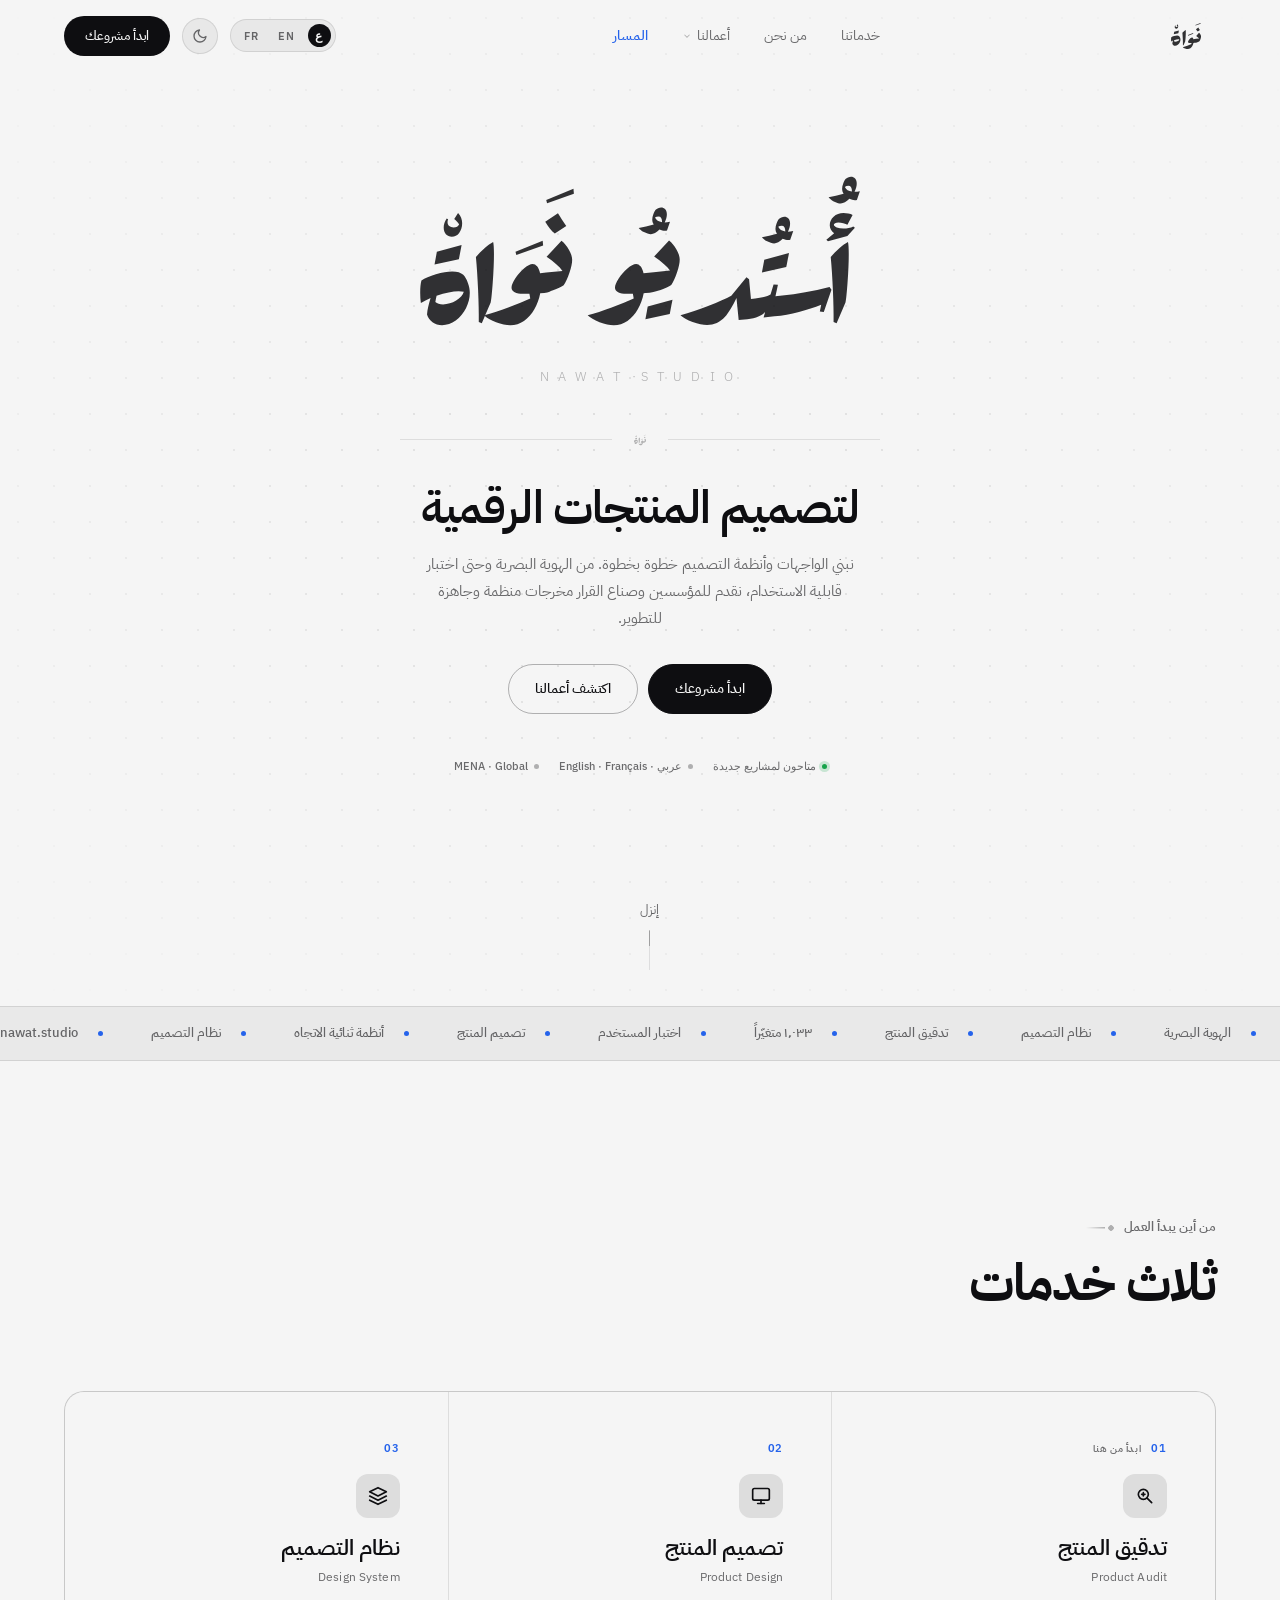
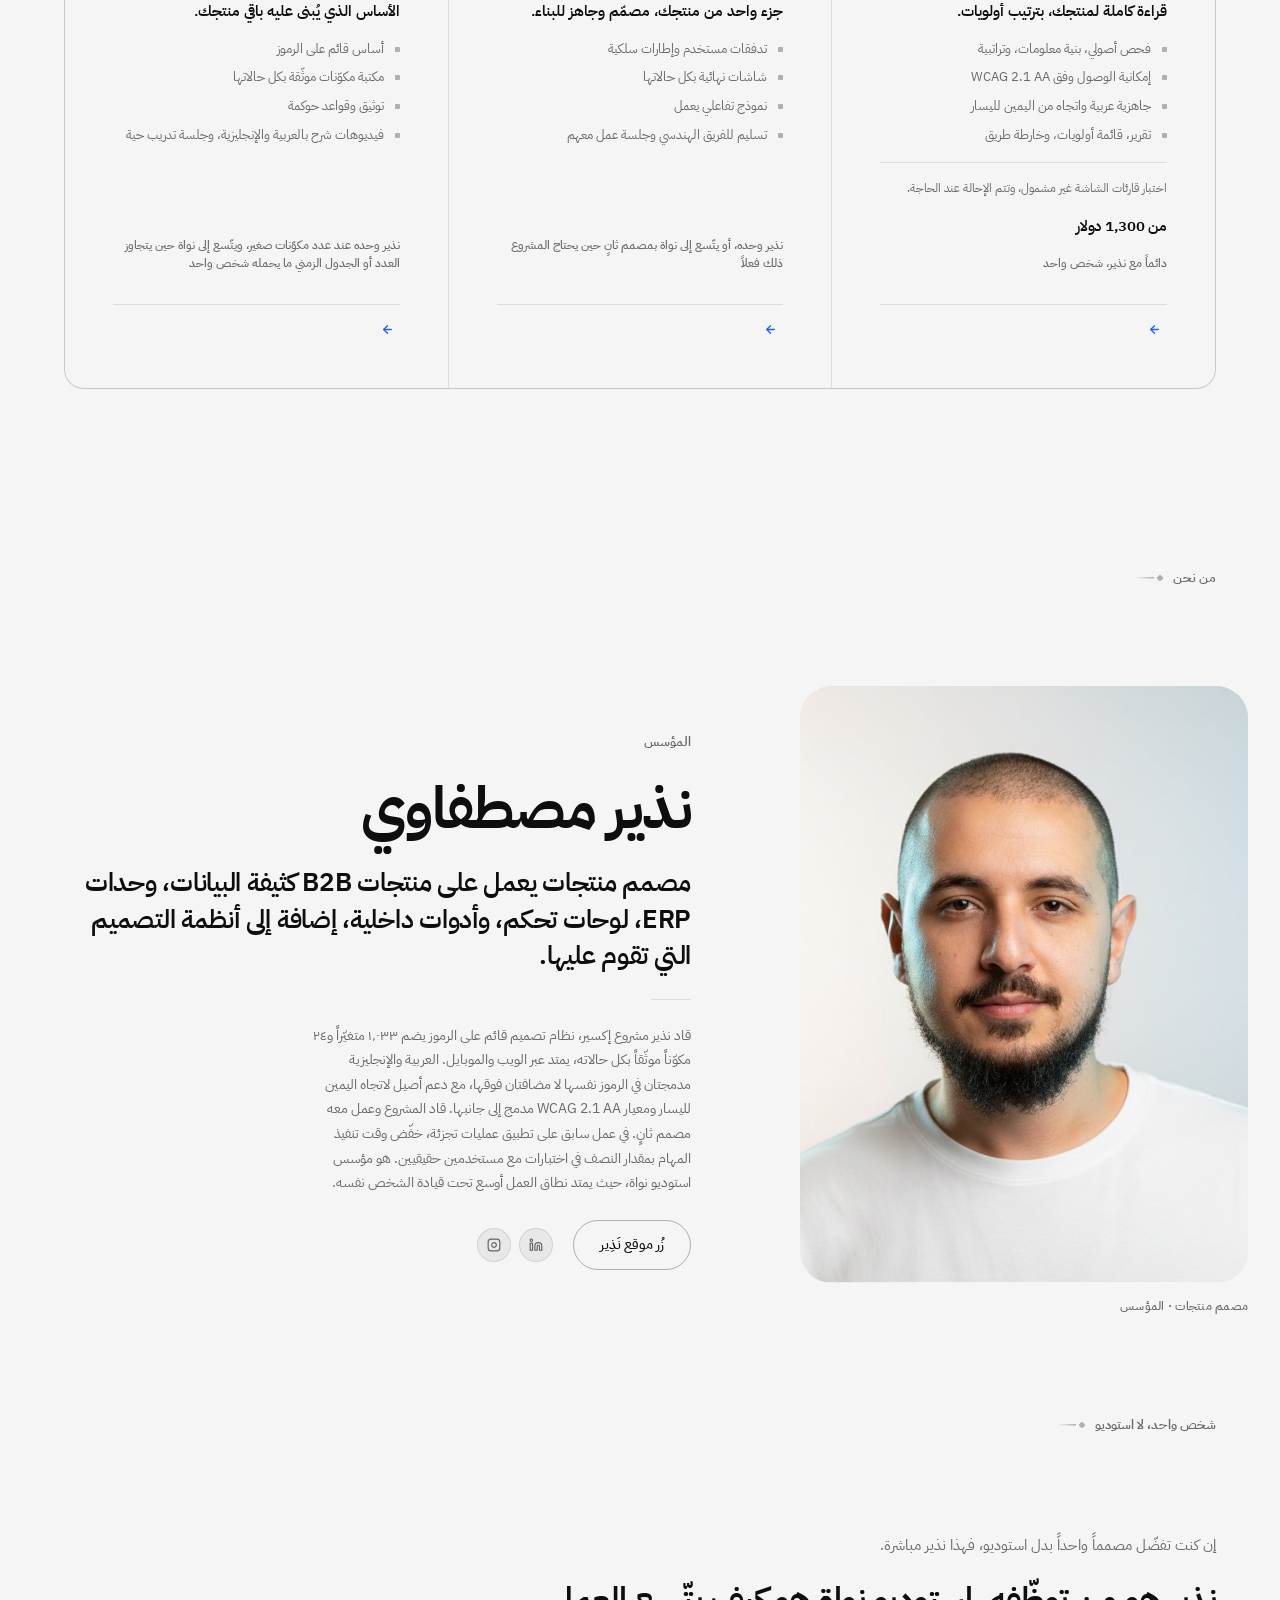
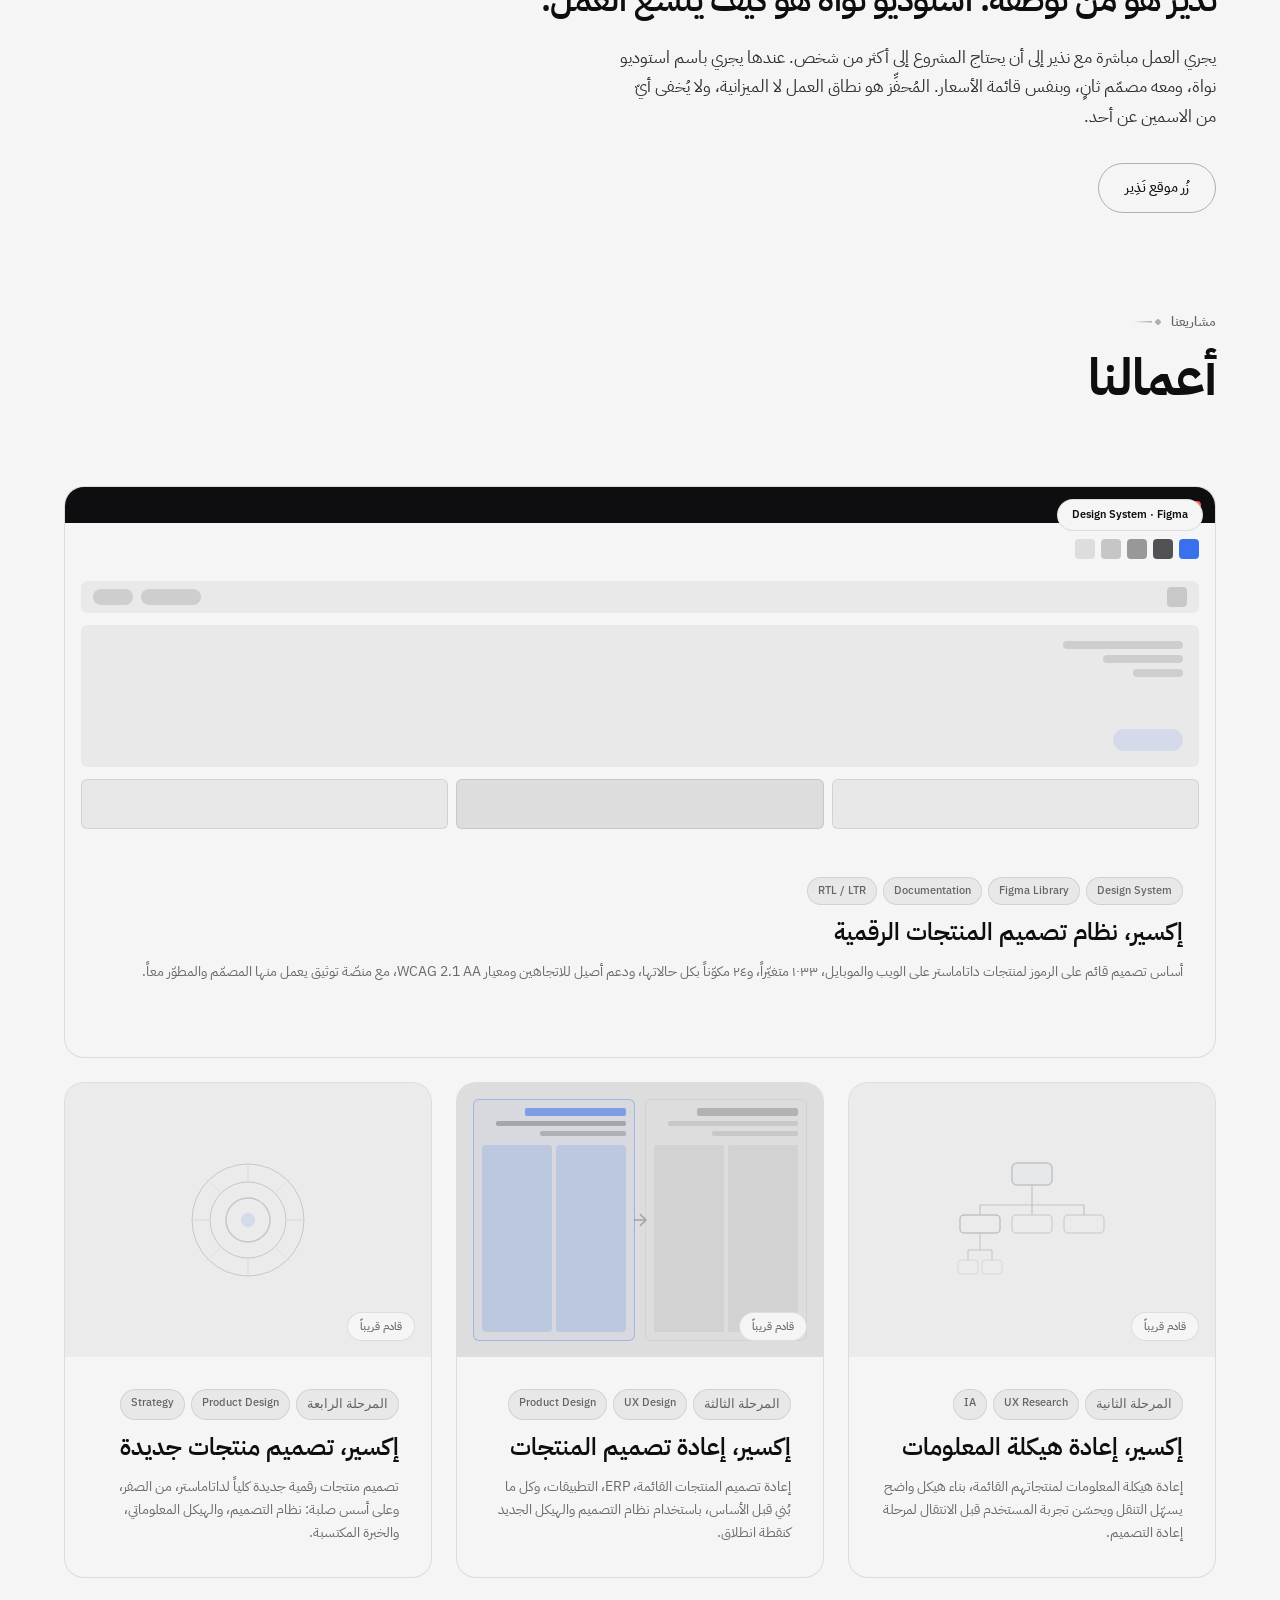
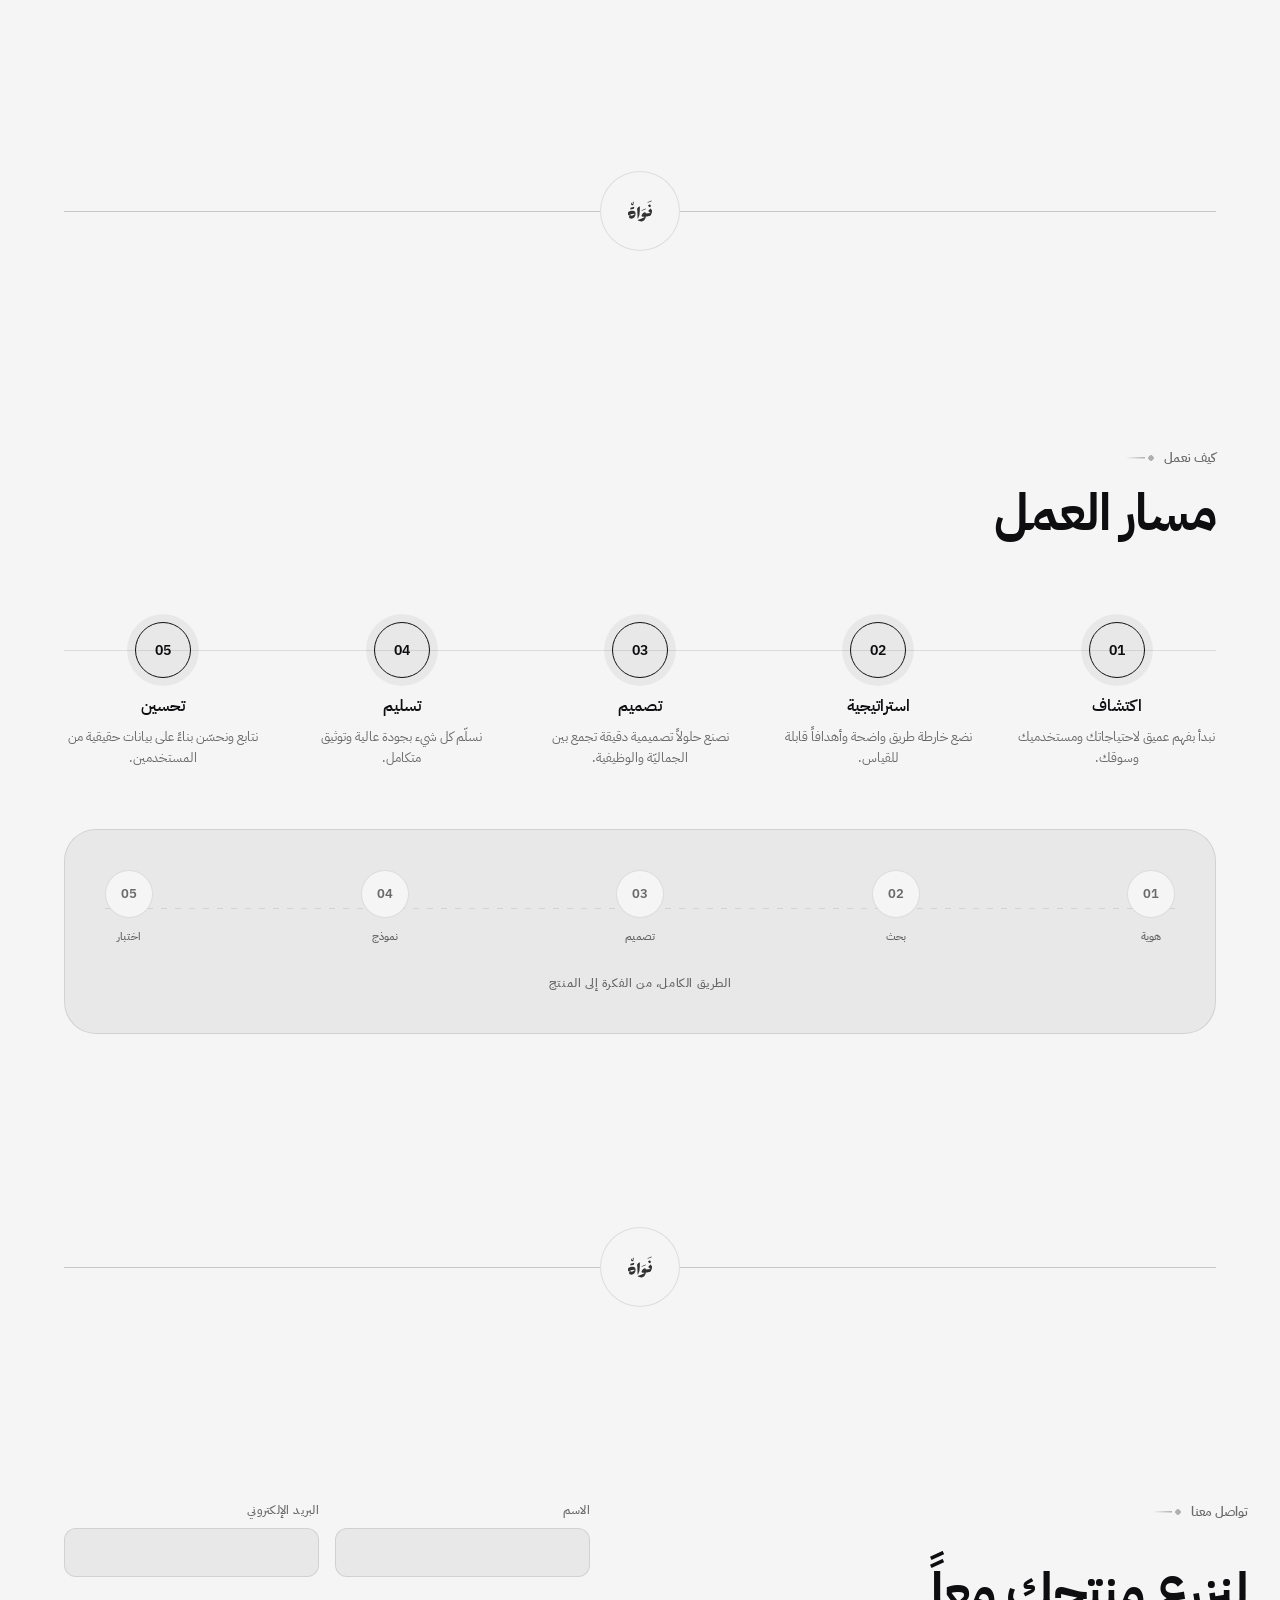
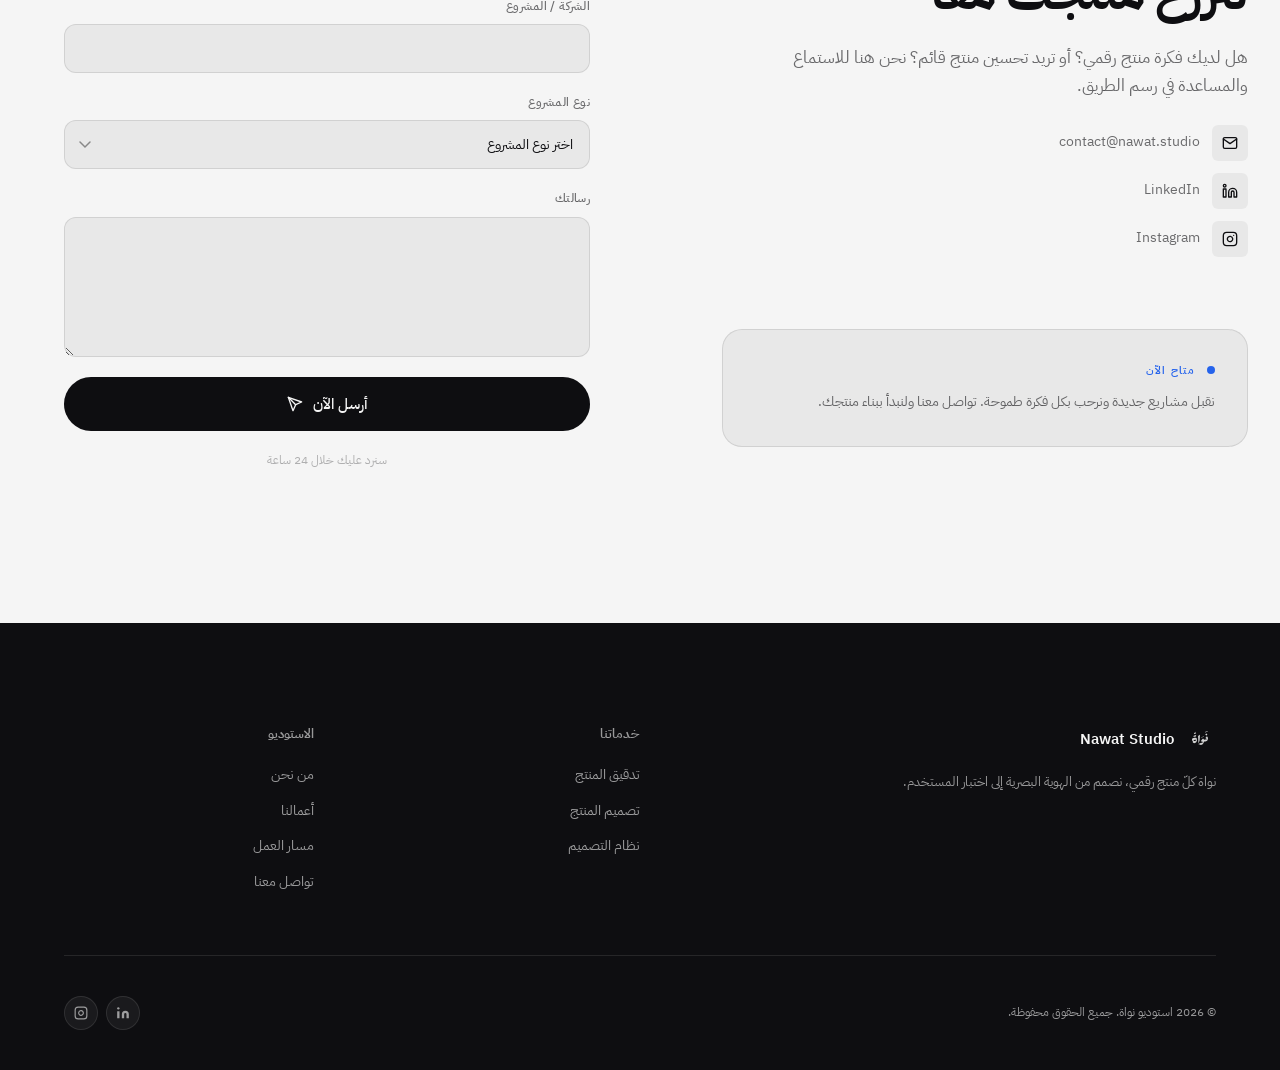
==== commit 48f9bd50: "B&OS v3.5 audit: unpublish stray files, copy fixes, drop Philosophy Security, both already exposed i" ====
--- a/index.html
+++ b/index.html
@@ -3,10 +3,10 @@
 <head>
   <meta charset="UTF-8">
   <meta name="viewport" content="width=device-width, initial-scale=1.0">
-  <meta name="description" content="نواة ستوديو، استوديو تصميم منتجات رقمية من الهوية البصرية إلى اختبار المستخدم | Nawat Studio, Digital Product Design from Visual Identity to User Testing">
+  <meta name="description" content="استوديو نواة، استوديو تصميم منتجات رقمية من الهوية البصرية إلى اختبار المستخدم | Nawat Studio, Digital Product Design from Visual Identity to User Testing">
   <meta name="theme-color" content="#F5F5F5" media="(prefers-color-scheme: light)">
   <meta name="theme-color" content="#0E0E11" media="(prefers-color-scheme: dark)">
-  <meta property="og:title" content="نواة ستوديو | Nawat Studio">
+  <meta property="og:title" content="استوديو نواة | Nawat Studio">
   <meta property="og:description" content="أنظمة تصميم مبنية بـ1,033 متغيّراً في الإنتاج، ثنائية الاتجاه، ومُختبرة مع مستخدمين حقيقيين، Design Systems Built With 1,033 Production Variables, Shipped Bidirectional, Tested With Real Users">
   <meta property="og:type" content="website">
   <meta property="og:url" content="https://nawat.studio">
@@ -14,11 +14,11 @@
   <meta property="og:image:width" content="1200">
   <meta property="og:image:height" content="630">
   <meta name="twitter:card" content="summary_large_image">
-  <meta name="twitter:title" content="نواة ستوديو | Nawat Studio">
+  <meta name="twitter:title" content="استوديو نواة | Nawat Studio">
   <meta name="twitter:description" content="أنظمة تصميم مبنية بـ1,033 متغيّراً في الإنتاج، ثنائية الاتجاه، ومُختبرة مع مستخدمين حقيقيين، Design Systems Built With 1,033 Production Variables, Shipped Bidirectional, Tested With Real Users">
   <meta name="twitter:image" content="https://nawat.studio/assets/og-image.png">
   <link rel="canonical" href="https://nawat.studio">
-  <title>نواة ستوديو | Nawat Studio</title>
+  <title>استوديو نواة | Nawat Studio</title>
 
   <!-- Preconnect -->
   <link rel="preconnect" href="https://fonts.googleapis.com">
@@ -78,7 +78,7 @@
   <div class="nav-inner container">
 
     <!-- Logo mark only -->
-    <a href="#" class="nav-logo" aria-label="نواة ستوديو">
+    <a href="#" class="nav-logo" aria-label="استوديو نواة">
       <div class="nav-logo-mark">
         <img class="logo-variant lv-light-ar" src="assets/Nawat_Logo_forLight_Arabic.svg" alt="" aria-hidden="true">
         <img class="logo-variant lv-light-la" src="assets/Nawat_Logo_forLight_Latin.svg"  alt="" aria-hidden="true">
@@ -207,11 +207,6 @@
         <span class="t-ar">المسار</span>
         <span class="t-en">Process</span>
         <span class="t-fr">Processus</span>
-      </a>
-      <a href="#manifesto" class="nav-link">
-        <span class="t-ar">فلسفتنا</span>
-        <span class="t-en">Philosophy</span>
-        <span class="t-fr">Philosophie</span>
       </a>
     </div>
 
@@ -285,11 +280,6 @@
     <span class="t-en">Process</span>
     <span class="t-fr">Processus</span>
   </a>
-  <a href="#manifesto" class="nav-link">
-    <span class="t-ar">فلسفتنا</span>
-    <span class="t-en">Philosophy</span>
-    <span class="t-fr">Philosophie</span>
-  </a>
   <div class="mobile-menu-footer">
     <a href="#contact" class="btn btn-primary" style="justify-content:center;">
       <span class="t-ar">ابدأ مشروعك</span>
@@ -316,9 +306,9 @@
 
     <!-- ① Arabic calligraphy + Latin tracked wordmark -->
     <div class="hero-brand-display">
-      <img class="hero-calligraphy-main logo-variant lv-light-ar" src="assets/Nawat_Studio_forLight_Arabic.svg" alt="نواة ستوديو">
+      <img class="hero-calligraphy-main logo-variant lv-light-ar" src="assets/Nawat_Studio_forLight_Arabic.svg" alt="استوديو نواة">
       <img class="hero-calligraphy-main logo-variant lv-light-la" src="assets/Nawat_Studio_forLight_Latin.svg"  alt="">
-      <img class="hero-calligraphy-main logo-variant lv-dark-ar"  src="assets/Nawat_Studio_forDark_Arabic.svg"  alt="نواة ستوديو">
+      <img class="hero-calligraphy-main logo-variant lv-dark-ar"  src="assets/Nawat_Studio_forDark_Arabic.svg"  alt="استوديو نواة">
       <img class="hero-calligraphy-main logo-variant lv-dark-la"  src="assets/Nawat_Studio_forDark_Latin.svg"   alt="">
       <!-- Latin wordmark: letter-spaced, lightweight -->
       <div class="hero-latin-track" aria-hidden="true">
@@ -484,6 +474,11 @@
           <span class="t-ar">اختبار قارئات الشاشة غير مشمول، وتتم الإحالة عند الحاجة.</span>
           <span class="t-en">Screen-reader testing isn't included, that's a referral if you need it.</span>
           <span class="t-fr">Les tests avec lecteurs d'écran ne sont pas inclus, une orientation est proposée si nécessaire.</span>
+        </p>
+        <p class="service-card-price">
+          <span class="t-ar">من 1,300 دولار</span>
+          <span class="t-en">From $1,300</span>
+          <span class="t-fr">À partir de 1 300 $</span>
         </p>
         <p class="service-card-register">
           <span class="t-ar">دائماً مع نذير، شخص واحد</span>
@@ -671,9 +666,9 @@
         <div class="founder-divider-rule" aria-hidden="true"></div>
 
         <p class="founder-desc">
-          <span class="t-ar">قاد نذير مشروع إكسير، نظام تصميم قائم على الرموز يضم ١٬٠٣٣ متغيّراً و٢٤ مكوّناً موثّقاً بكل حالاته، يمتد عبر الويب والموبايل — العربية والإنجليزية مدمجتان في الرموز نفسها لا مضافتان فوقها، مع دعم أصيل لاتجاه اليمين لليسار ومعيار WCAG 2.1 AA مدمج إلى جانبها. قاد المشروع وعمل معه مصمم ثانٍ. في عمل سابق على تطبيق عمليات تجزئة، خفّض وقت تنفيذ المهام بمقدار النصف في اختبارات مع مستخدمين حقيقيين. هو مؤسس استوديو نواة، حيث يمتد نطاق العمل أوسع تحت قيادة الشخص نفسه.</span>
-          <span class="t-en">He led Iksir, a token-first design system of 1,033 variables and 24 fully-stated components spanning web and mobile — Arabic and English built into the tokens themselves, not layered on top, with native RTL support and WCAG 2.1 AA baked in alongside it. He led the project and a second designer worked alongside him. Earlier work on a retail operations app cut task execution time in half in testing with real users. He is the founder of Nawat Studio, where a wider range of work runs under the same person leading it.</span>
-          <span class="t-fr">Il a dirigé Iksir, un système de design token-first de 1 033 variables et 24 composants entièrement documentés couvrant le web et le mobile — l'arabe et l'anglais intégrés aux tokens eux-mêmes, non ajoutés par-dessus, avec un support RTL natif et le standard WCAG 2.1 AA intégré à leurs côtés. Il a dirigé le projet et un second designer a travaillé à ses côtés. Un travail antérieur sur une application d'opérations retail a réduit de moitié le temps d'exécution des tâches lors de tests avec de vrais utilisateurs. Il est le fondateur de Nawat Studio, où une gamme de travail plus large se déploie sous la direction de la même personne.</span>
+          <span class="t-ar">قاد نذير مشروع إكسير، نظام تصميم قائم على الرموز يضم ١٬٠٣٣ متغيّراً و٢٤ مكوّناً موثّقاً بكل حالاته، يمتد عبر الويب والموبايل. العربية والإنجليزية مدمجتان في الرموز نفسها لا مضافتان فوقها، مع دعم أصيل لاتجاه اليمين لليسار ومعيار WCAG 2.1 AA مدمج إلى جانبها. قاد المشروع وعمل معه مصمم ثانٍ. في عمل سابق على تطبيق عمليات تجزئة، خفّض وقت تنفيذ المهام بمقدار النصف في اختبارات مع مستخدمين حقيقيين. هو مؤسس استوديو نواة، حيث يمتد نطاق العمل أوسع تحت قيادة الشخص نفسه.</span>
+          <span class="t-en">He led Iksir, a token-first design system of 1,033 variables and 24 fully-stated components spanning web and mobile. Arabic and English are built into the tokens themselves, not layered on top, with native RTL support and WCAG 2.1 AA baked in alongside them. He led the project and a second designer worked alongside him. Earlier work on a retail operations app cut task execution time in half in testing with real users. He is the founder of Nawat Studio, where a wider range of work runs under the same person leading it.</span>
+          <span class="t-fr">Il a dirigé Iksir, un système de design token-first de 1 033 variables et 24 composants entièrement documentés couvrant le web et le mobile. L'arabe et l'anglais sont intégrés aux tokens eux-mêmes, non ajoutés par-dessus, avec un support RTL natif et le standard WCAG 2.1 AA intégré à leurs côtés. Il a dirigé le projet et un second designer a travaillé à ses côtés. Un travail antérieur sur une application d'opérations retail a réduit de moitié le temps d'exécution des tâches lors de tests avec de vrais utilisateurs. Il est le fondateur de Nawat Studio, où une gamme de travail plus large se déploie sous la direction de la même personne.</span>
         </p>
 
         <div class="founder-actions">
@@ -1209,13 +1204,15 @@
       </div>
       <p class="process-visual-label" style="margin-top:28px;font-size:12px;letter-spacing:0.05em;text-align:center;">
         <span class="t-ar">الطريق الكامل، من الفكرة إلى المنتج</span>
-        <span class="t-en">The full journey, from idea to product</span>
-        <span class="t-fr">Le parcours complet, de l'idée au produit</span>
+        <span class="t-en">The full path, from idea to product</span>
+        <span class="t-fr">Le chemin complet, de l'idée au produit</span>
       </p>
     </div>
 
   </div>
 </section>
+
+
 
 
 <!-- Seed Divider -->
@@ -1233,140 +1230,6 @@
 </div>
 
 <!-- ================================================================
-     MANIFESTO
-     ================================================================ -->
-<section id="manifesto" class="manifesto">
-  <div class="manifesto-inner container">
-
-    <!-- Header, matches the rest of the site -->
-    <div class="manifesto-header">
-      <p class="section-label">
-        <span class="t-ar">فلسفتنا</span>
-        <span class="t-en">Our Philosophy</span>
-        <span class="t-fr">Notre Philosophie</span>
-      </p>
-    </div>
-
-    <!-- Two-column layout: text (left) · visual aside (right) -->
-    <div class="manifesto-layout">
-
-      <!-- Manifesto text, JS injects words from data-* -->
-      <div class="manifesto-body" id="manifestoText">
-        <p class="manifesto-line"
-           data-ar="نحن لا نرسم واجهات فقط."
-           data-en="We don't just draw interfaces."
-           data-fr="Nous ne dessinons pas que des interfaces."></p>
-
-        <p class="manifesto-line"
-           data-ar="نحن نبني أنظمة متكاملة."
-           data-en="We build complete systems."
-           data-fr="Nous construisons des systèmes complets."></p>
-
-        <p class="manifesto-line"
-           data-ar="من الهوية البصرية إلى اختبار المستخدم،"
-           data-en="From visual identity to user testing,"
-           data-fr="De l'identité visuelle aux tests utilisateurs,"></p>
-
-        <p class="manifesto-line"
-           data-ar="كل قرار تصميمي يستند إلى منطق واضح."
-           data-en="every design decision is grounded in clear logic."
-           data-fr="chaque décision de design repose sur une logique claire."></p>
-
-        <p class="manifesto-line"
-           data-ar="كل تفصيل له وظيفة ويؤثر على النتيجة النهائية."
-           data-en="Every detail has a function and shapes the final outcome."
-           data-fr="Chaque détail a une fonction et influence le résultat final."></p>
-
-        <p class="manifesto-line accent"
-           data-ar="في نواة، نؤمن أن التصميم الفعّال يبدأ من الأساس الصلب."
-           data-en="At Nawat, we believe effective design starts from a solid foundation."
-           data-fr="Chez Nawat, le design efficace commence par une base solide."></p>
-      </div>
-
-      <!-- Right: Visual aside -->
-      <div class="manifesto-aside" aria-hidden="true">
-
-        <!-- Core beliefs -->
-        <ul class="manifesto-beliefs">
-          <li class="manifesto-belief-item">
-            <span class="manifesto-belief-num">01</span>
-            <div>
-              <p class="manifesto-belief-title">
-                <span class="t-ar">وضوح الهدف</span>
-                <span class="t-en">Clarity of Purpose</span>
-                <span class="t-fr">Clarté de l'Objectif</span>
-              </p>
-              <p class="manifesto-belief-desc">
-                <span class="t-ar">نحن لا نصمم بناءً على افتراضاتنا الشخصية، بل نستمع لمتطلبات عملك ونترجمها إلى مسار تصميم منطقي يراعي ميزانيتك ووقتك.</span>
-                <span class="t-en">We don't design based on our own assumptions, we listen to your business needs and translate them into a logical design path that respects your budget and timeline.</span>
-                <span class="t-fr">Nous ne concevons pas selon nos propres suppositions, nous écoutons vos besoins et les traduisons en un parcours de design logique respectant votre budget et délais.</span>
-              </p>
-            </div>
-          </li>
-          <li class="manifesto-belief-item">
-            <span class="manifesto-belief-num">02</span>
-            <div>
-              <p class="manifesto-belief-title">
-                <span class="t-ar">جودة البناء</span>
-                <span class="t-en">Quality of Build</span>
-                <span class="t-fr">Qualité de Construction</span>
-              </p>
-              <p class="manifesto-belief-desc">
-                <span class="t-ar">التأسيس الصحيح قد يأخذ وقتاً أطول في البداية، لكنه ضروري. نحن نهتم بتوحيد الواجهات وتسليم ملفات نظيفة لتسهيل عملية البرمجة لاحقاً.</span>
-                <span class="t-en">Getting the foundation right may take longer upfront, but it's essential. We focus on interface consistency and delivering clean files that make development easier down the line.</span>
-                <span class="t-fr">Bien poser les fondations prend plus de temps au départ, mais c'est indispensable. Nous veillons à l'uniformité des interfaces et livrons des fichiers propres pour faciliter le développement.</span>
-              </p>
-            </div>
-          </li>
-          <li class="manifesto-belief-item">
-            <span class="manifesto-belief-num">03</span>
-            <div>
-              <p class="manifesto-belief-title">
-                <span class="t-ar">أثر ملموس</span>
-                <span class="t-en">Tangible Impact</span>
-                <span class="t-fr">Impact Concret</span>
-              </p>
-              <p class="manifesto-belief-desc">
-                <span class="t-ar">ندرك أن أي منتج سيتغير ويتطور بمجرد إطلاقه واحتكاكه بالواقع. لذلك نصمم واجهات مرنة وقابلة للتعديل، وبعيدة كل البعد عن مثاليات ملفات العرض البصرية (Dribbble/Behance).</span>
-                <span class="t-en">We know every product will change and evolve once it launches and meets reality. So we design flexible, adaptable interfaces, far removed from the visual perfection of portfolio showcases (Dribbble/Behance).</span>
-                <span class="t-fr">Nous savons que tout produit changera dès son lancement. Nous concevons donc des interfaces flexibles et adaptables, loin des perfections visuelles des portfolios (Dribbble/Behance).</span>
-              </p>
-            </div>
-          </li>
-        </ul>
-
-      </div>
-    </div><!-- /manifesto-layout -->
-
-    <!-- Closing pull-quote, full width -->
-    <div class="pull-quote reveal">
-      <div class="pull-quote-mark" aria-hidden="true"></div>
-      <p class="pull-quote-text">
-        <span class="t-ar">التأسيس الصحيح للتصميم من البداية ليس رفاهية، بل هو أقصر طريق لتقليل التكلفة التقنية وبناء منتج مستقر.</span>
-        <span class="t-en">Setting up design correctly from the start is not a luxury, it's the shortest path to reducing technical cost and building a stable product.</span>
-        <span class="t-fr">Bien poser les bases du design dès le début n'est pas un luxe, c'est le chemin le plus court pour réduire les coûts techniques et construire un produit stable.</span>
-      </p>
-    </div>
-
-  </div>
-</section>
-
-
-<!-- Seed Divider -->
-<div class="seed-divider" aria-hidden="true">
-  <div class="seed-divider-inner">
-    <span class="seed-divider-line"></span>
-    <div class="seed-divider-mark-large">
-      <img class="logo-variant lv-light-ar" src="assets/Nawat_Logo_forLight_Arabic.svg" alt="" loading="lazy">
-      <img class="logo-variant lv-light-la" src="assets/Nawat_Logo_forLight_Latin.svg"  alt="" loading="lazy">
-      <img class="logo-variant lv-dark-ar"  src="assets/Nawat_Logo_forDark_Arabic.svg"  alt="" loading="lazy">
-      <img class="logo-variant lv-dark-la"  src="assets/Nawat_Logo_forDark_Latin.svg"   alt="" loading="lazy">
-    </div>
-    <span class="seed-divider-line"></span>
-  </div>
-</div>
-
-<!-- ================================================================
      CONTACT
      ================================================================ -->
 <section id="contact" class="contact">
@@ -1426,8 +1289,8 @@
             </span>
           </div>
           <p class="contact-status-desc">
-            <span class="t-ar">نقبل مشاريع جديدة ونرحب بكل فكرة طموحة. تواصل معنا ولنبدأ رحلة بناء منتجك.</span>
-            <span class="t-en">We're accepting new projects and welcome every ambitious idea. Reach out and let's begin building your product journey.</span>
+            <span class="t-ar">نقبل مشاريع جديدة ونرحب بكل فكرة طموحة. تواصل معنا ولنبدأ ببناء منتجك.</span>
+            <span class="t-en">We're accepting new projects and welcome every ambitious idea. Reach out and let's begin building your product.</span>
             <span class="t-fr">Nous acceptons de nouveaux projets et accueillons chaque idée ambitieuse. Contactez-nous pour commencer.</span>
           </p>
         </div>
@@ -1654,7 +1517,7 @@
     <!-- Bottom -->
     <div class="footer-bottom">
       <p class="footer-copy-ar t-ar">
-        © 2026 نواة ستوديو. جميع الحقوق محفوظة.
+        © 2026 استوديو نواة. جميع الحقوق محفوظة.
       </p>
       <p class="footer-copy t-en">
         © 2026 Nawat Studio. All rights reserved.
--- a/styles.css
+++ b/styles.css
@@ -1,6 +1,6 @@
 /* ================================================================
    NAWAT STUDIO — styles.css
-   Digital Product Design Studio | نواة ستوديو
+   Digital Product Design Studio | استوديو نواة
    ================================================================ */
 
 /* Fonts loaded via <link> in HTML — no duplicate @import needed */
@@ -2336,8 +2336,15 @@
   .work-card.secondary,
   .work-card.wide { grid-column: span 12; }
 
-  .founder-layout { grid-template-columns: 1fr; }
-  .founder-photo-block { max-width: 380px; margin: 0 auto; }
+  .founder-layout {
+    grid-template-columns: 100px 1fr;
+    column-gap: 20px;
+    row-gap: 24px;
+    align-items: start;
+  }
+  .founder-photo-block { max-width: 100px; margin: 0; }
+  .founder-photo-wrap { border-radius: var(--radius-md); }
+  .founder-photo-caption { display: none; }
 
   .process-grid {
     grid-template-columns: 1fr;
@@ -3548,6 +3555,17 @@
   color: var(--c-text-60);
 }
 
+/* Product Audit is the one service with a published starting price. Same
+   figure and same wording as nadirdesign.com, so a visitor comparing the
+   two sites finds one number, not two stories. Design System and Product
+   Design stay scope-only per B&OS Section 20. */
+.service-card-price {
+  font-size: 15px;
+  font-weight: 600;
+  color: var(--c-text);
+  letter-spacing: -0.01em;
+}
+
 
 /* ================================================================
    SERVICES — card restructure: hook line, deliverable list, per-card
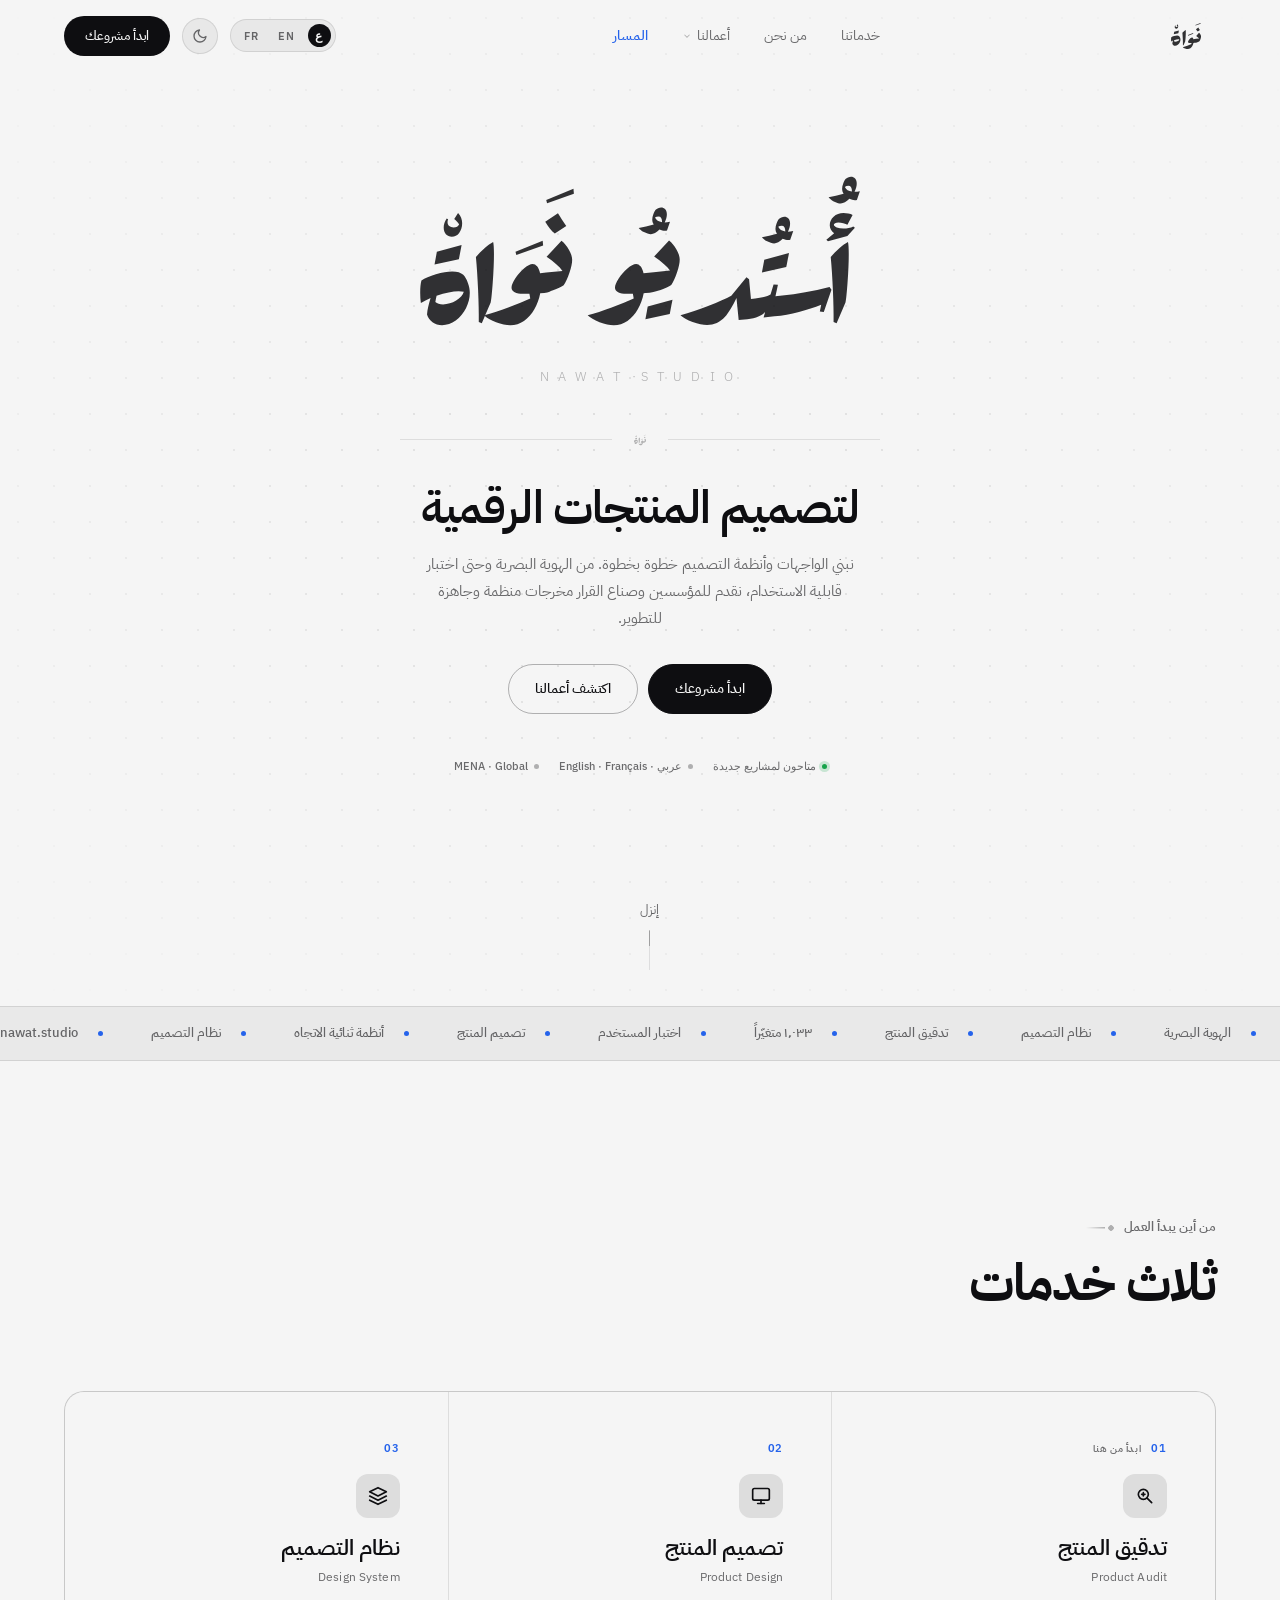
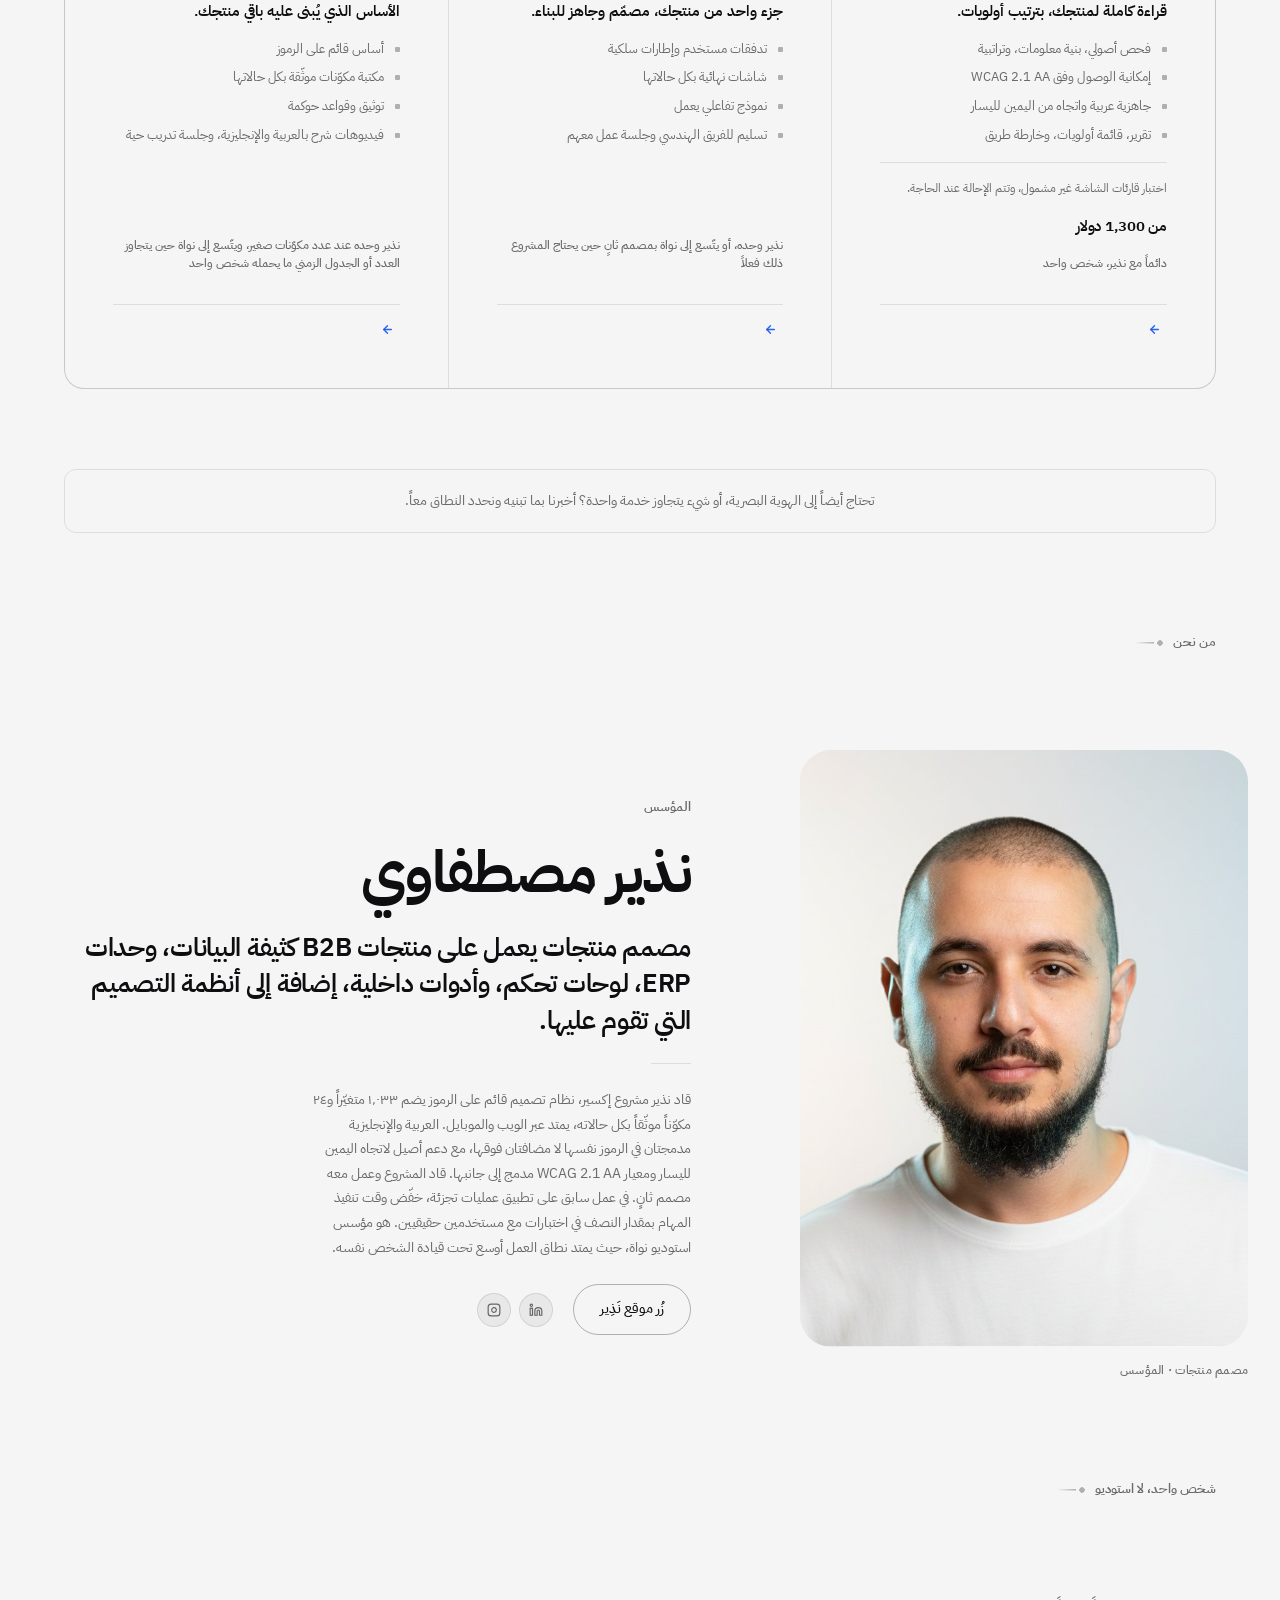
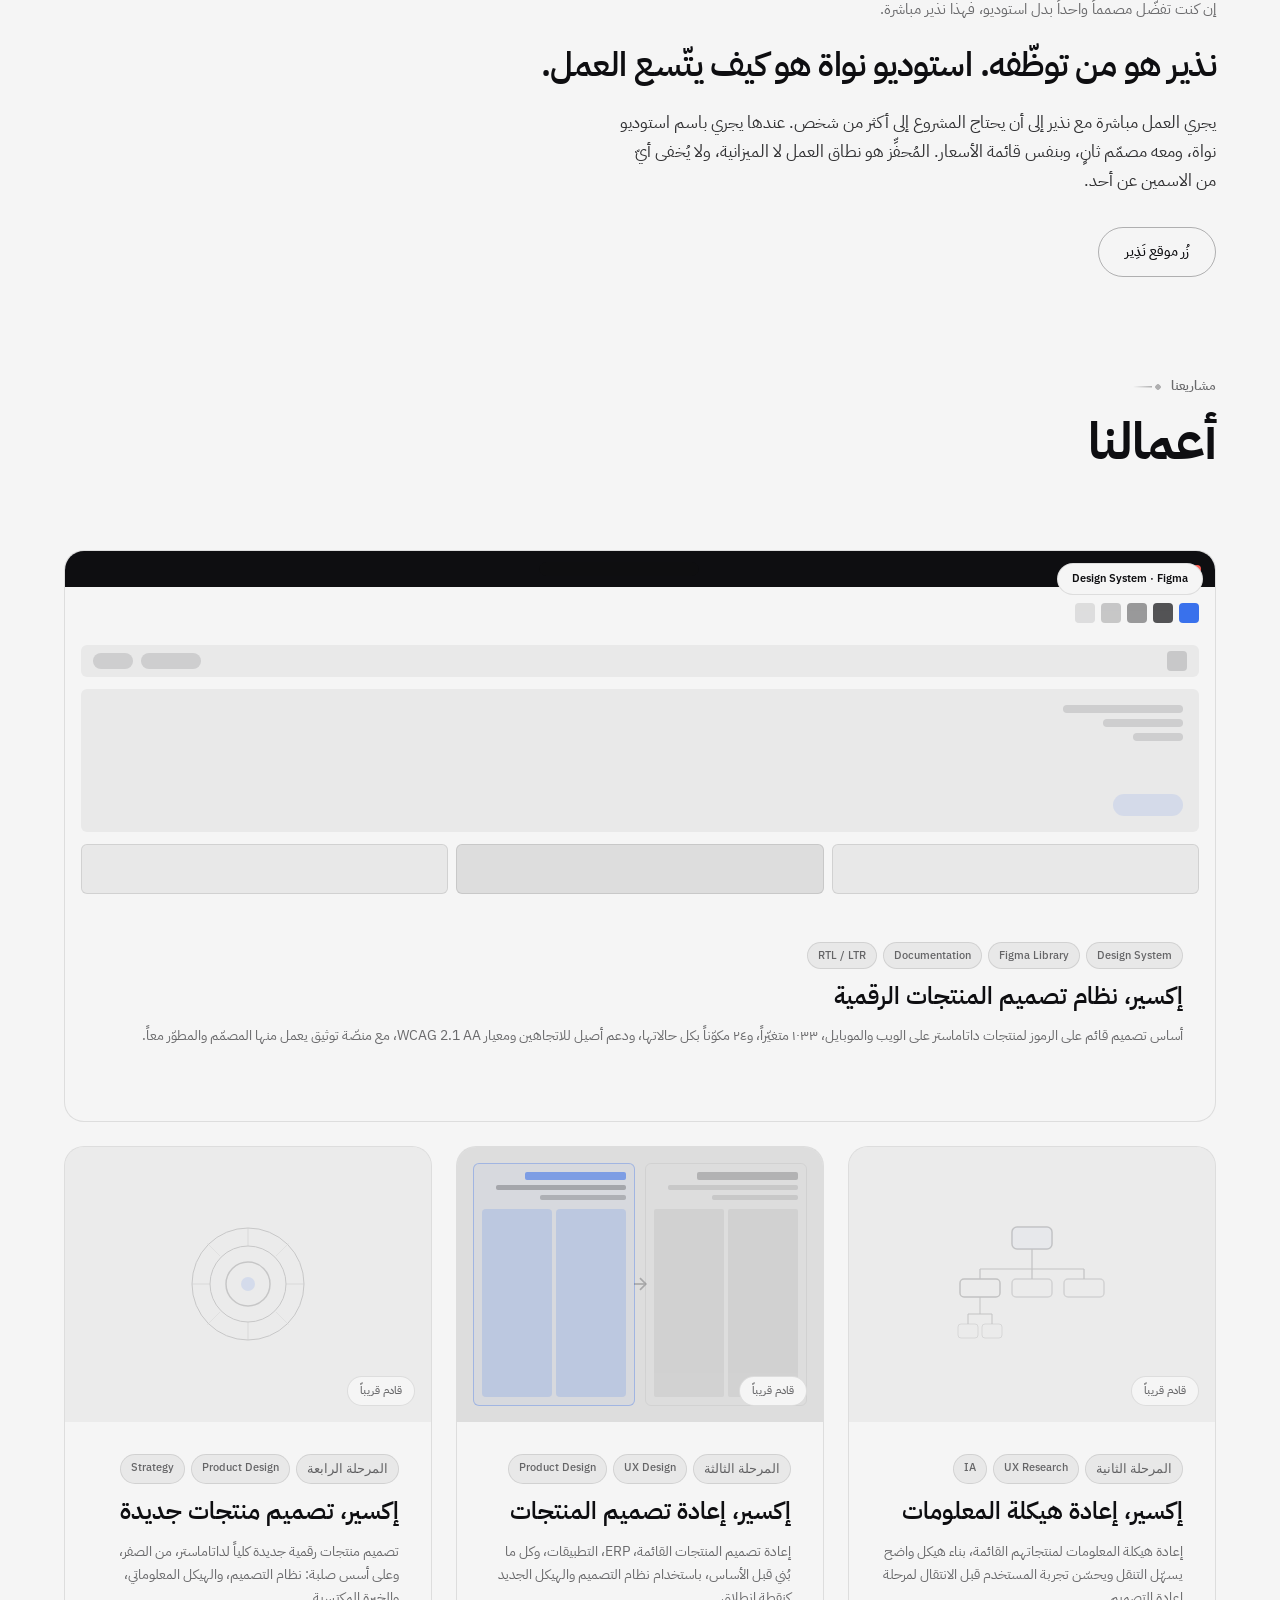
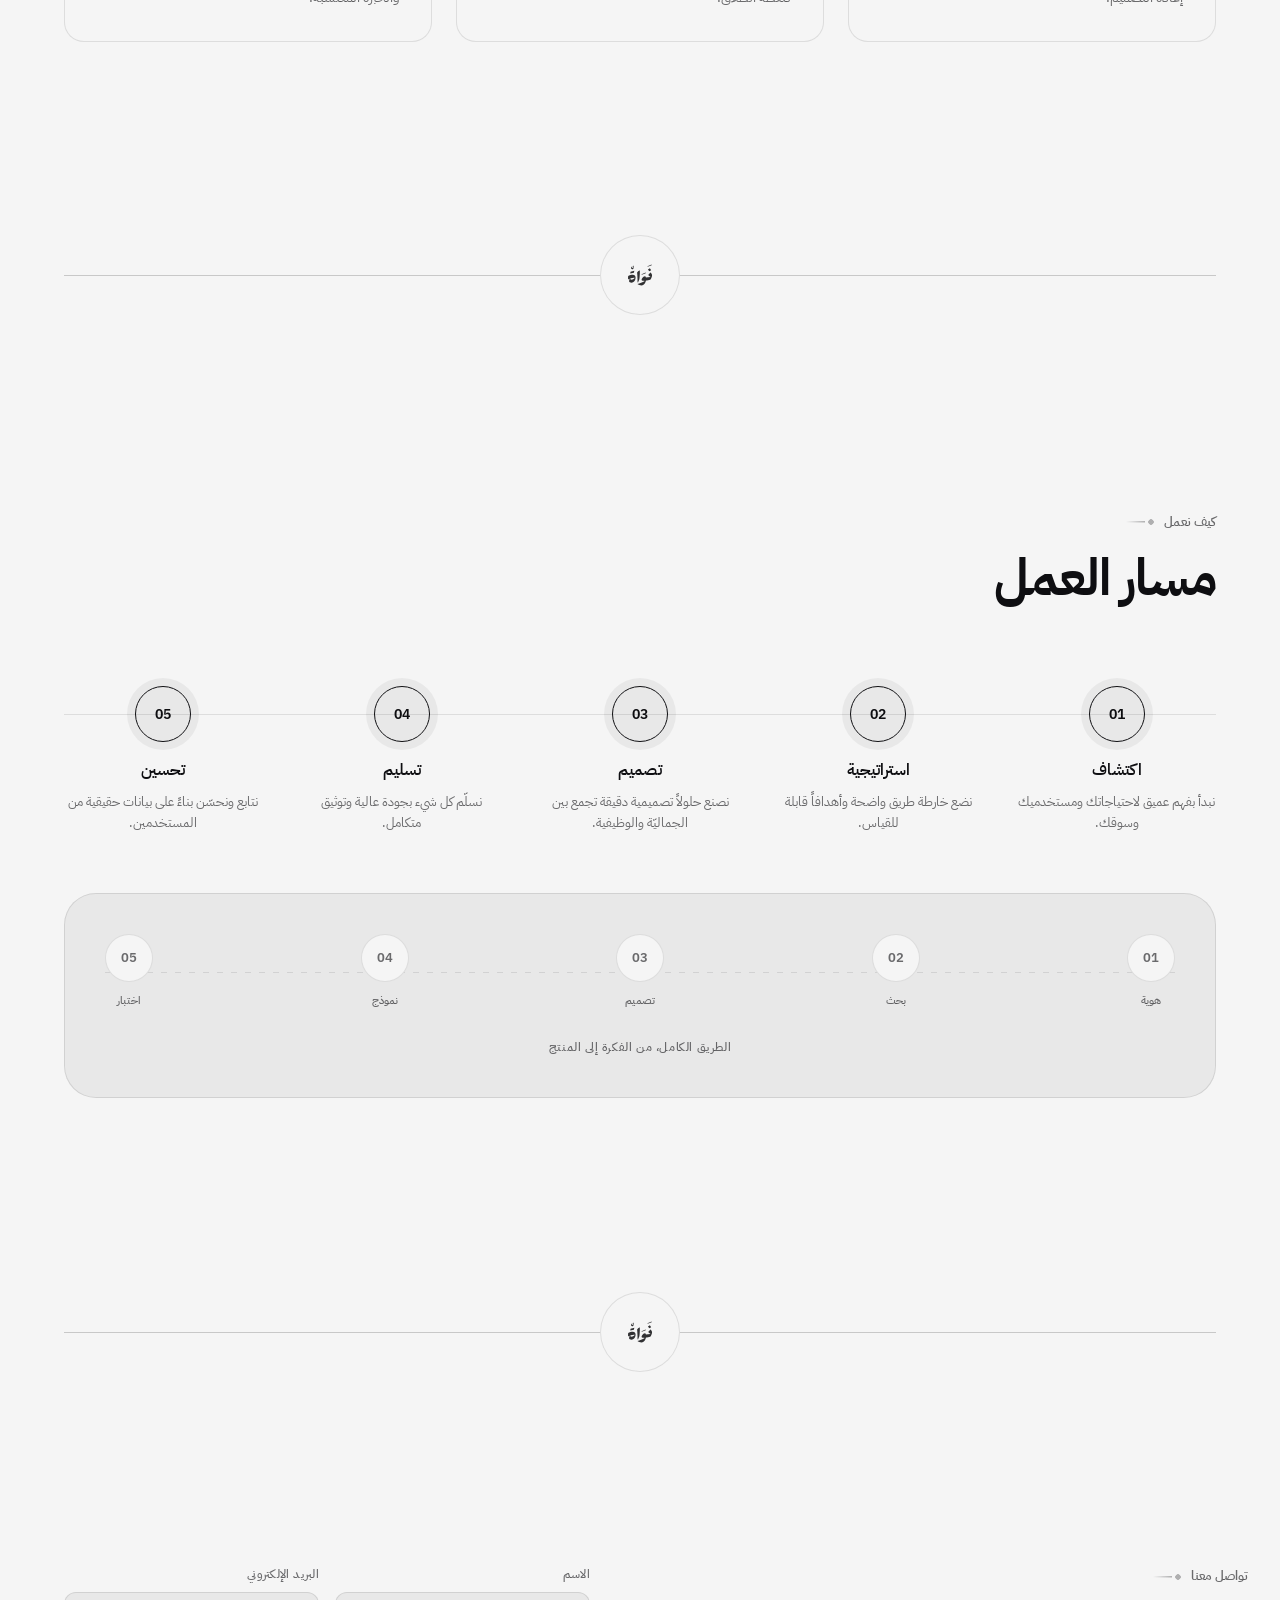
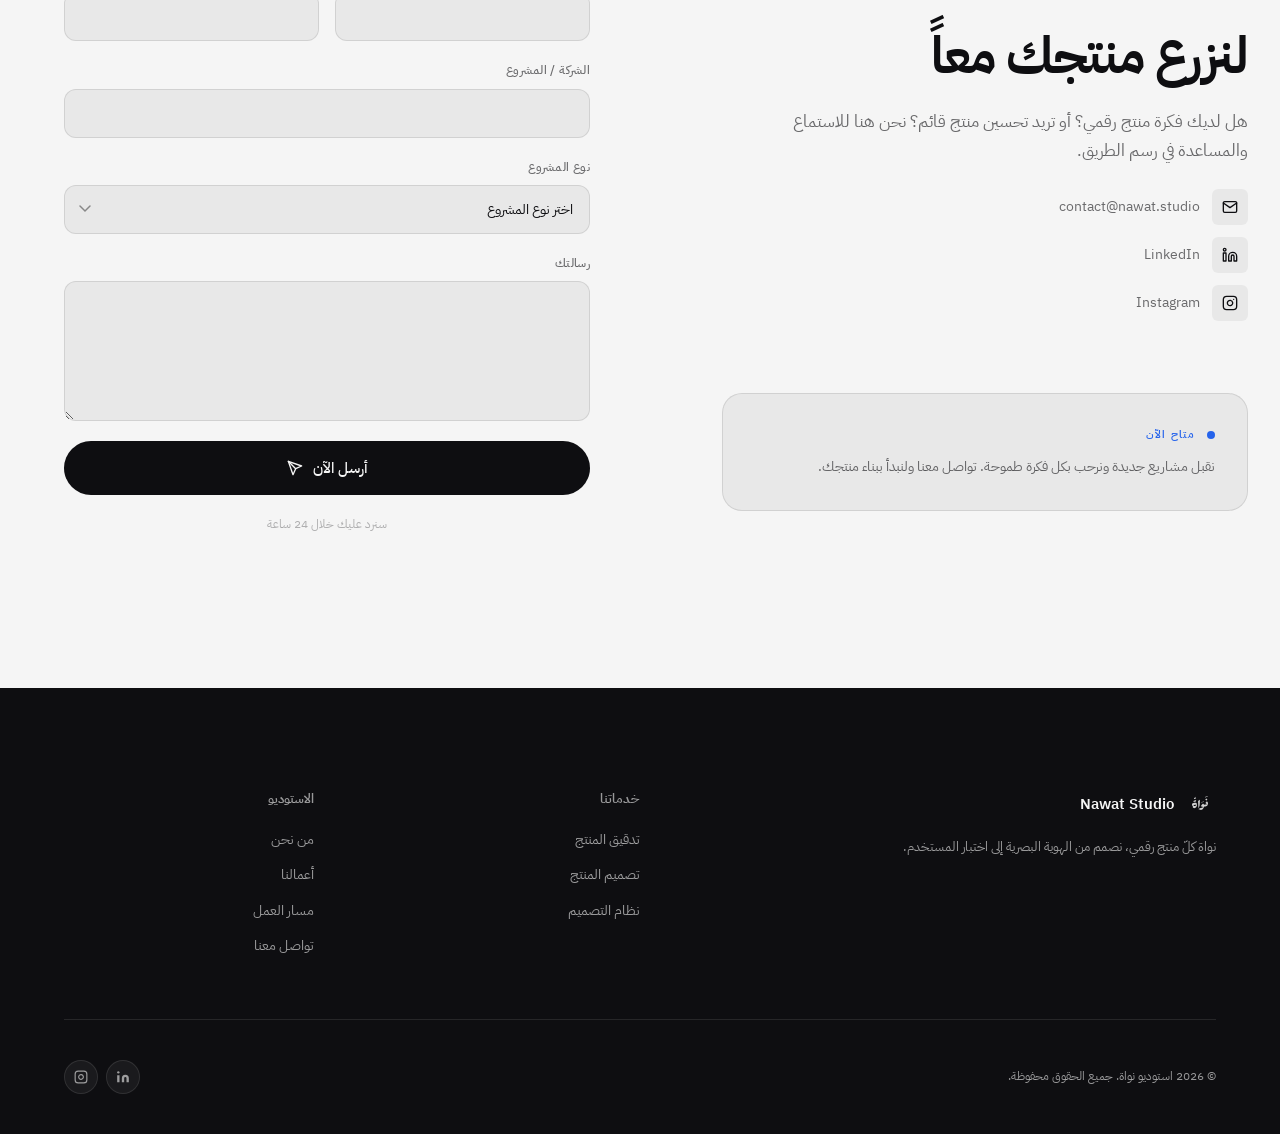
==== commit aaa39af0: "Add a sentence about visual identity on services section" ====
--- a/index.html
+++ b/index.html
@@ -609,6 +609,22 @@
 
     </div>
 
+    <!-- Bridging note: visual identity is never sold as its own line item
+         (B&OS Section 20), only bundled into a larger product engagement, so
+         it never gets a fourth card here. This gives a visitor who read the
+         hero's "visual identity to usability testing" claim, or the Process
+         "full path" graphic, a next step instead of a dead end at the three
+         fixed-scope cards above. Reuses the existing service-card
+         click-to-contact wiring below (data-service="other" prefills the
+         contact form's project-type field the same way the cards do). -->
+    <div class="services-bridge" data-service="other" role="button" tabindex="0" aria-label="Something bigger or spans more than one service, click to start a project">
+      <p class="services-bridge-text">
+        <span class="t-ar">تحتاج أيضاً إلى الهوية البصرية، أو شيء يتجاوز خدمة واحدة؟ أخبرنا بما تبنيه ونحدد النطاق معاً.</span>
+        <span class="t-en">Need visual identity too, or something that spans more than one service? Tell us what you're building and we'll scope it.</span>
+        <span class="t-fr">Besoin aussi d'identité visuelle, ou d'un projet qui dépasse un seul service ? Dites-nous ce que vous construisez et nous cadrerons le projet.</span>
+      </p>
+    </div>
+
   </div>
 </section>
 
--- a/styles.css
+++ b/styles.css
@@ -3624,4 +3624,39 @@
   border-top: 1px solid var(--c-border);
 }
 
-
+/* ================================================================
+   SERVICES — bridging note below the three cards. Visual identity is
+   never sold as its own line item (B&OS Section 20), only bundled
+   into a larger engagement, so it never gets a fourth card. This is
+   the site's one path from the hero's "identity to usability
+   testing" claim to an actual next step. Same click-to-contact
+   wiring as the cards above it (data-service="other").
+   ================================================================ */
+.services-bridge {
+  margin-top: 20px;
+  padding: 20px 28px;
+  display: flex;
+  align-items: center;
+  justify-content: center;
+  text-align: center;
+  border: 1px solid var(--c-border);
+  border-radius: var(--radius-md);
+  cursor: pointer;
+  transition: background var(--t-fast), border-color var(--t-fast);
+}
+.services-bridge:hover {
+  background: var(--c-surface);
+  border-color: var(--c-text-30);
+}
+.services-bridge:focus-visible {
+  outline: 2px solid var(--blue);
+  outline-offset: 2px;
+}
+.services-bridge-text {
+  max-width: 640px;
+  font-size: 14px;
+  line-height: 1.6;
+  color: var(--c-text-60);
+}
+
+
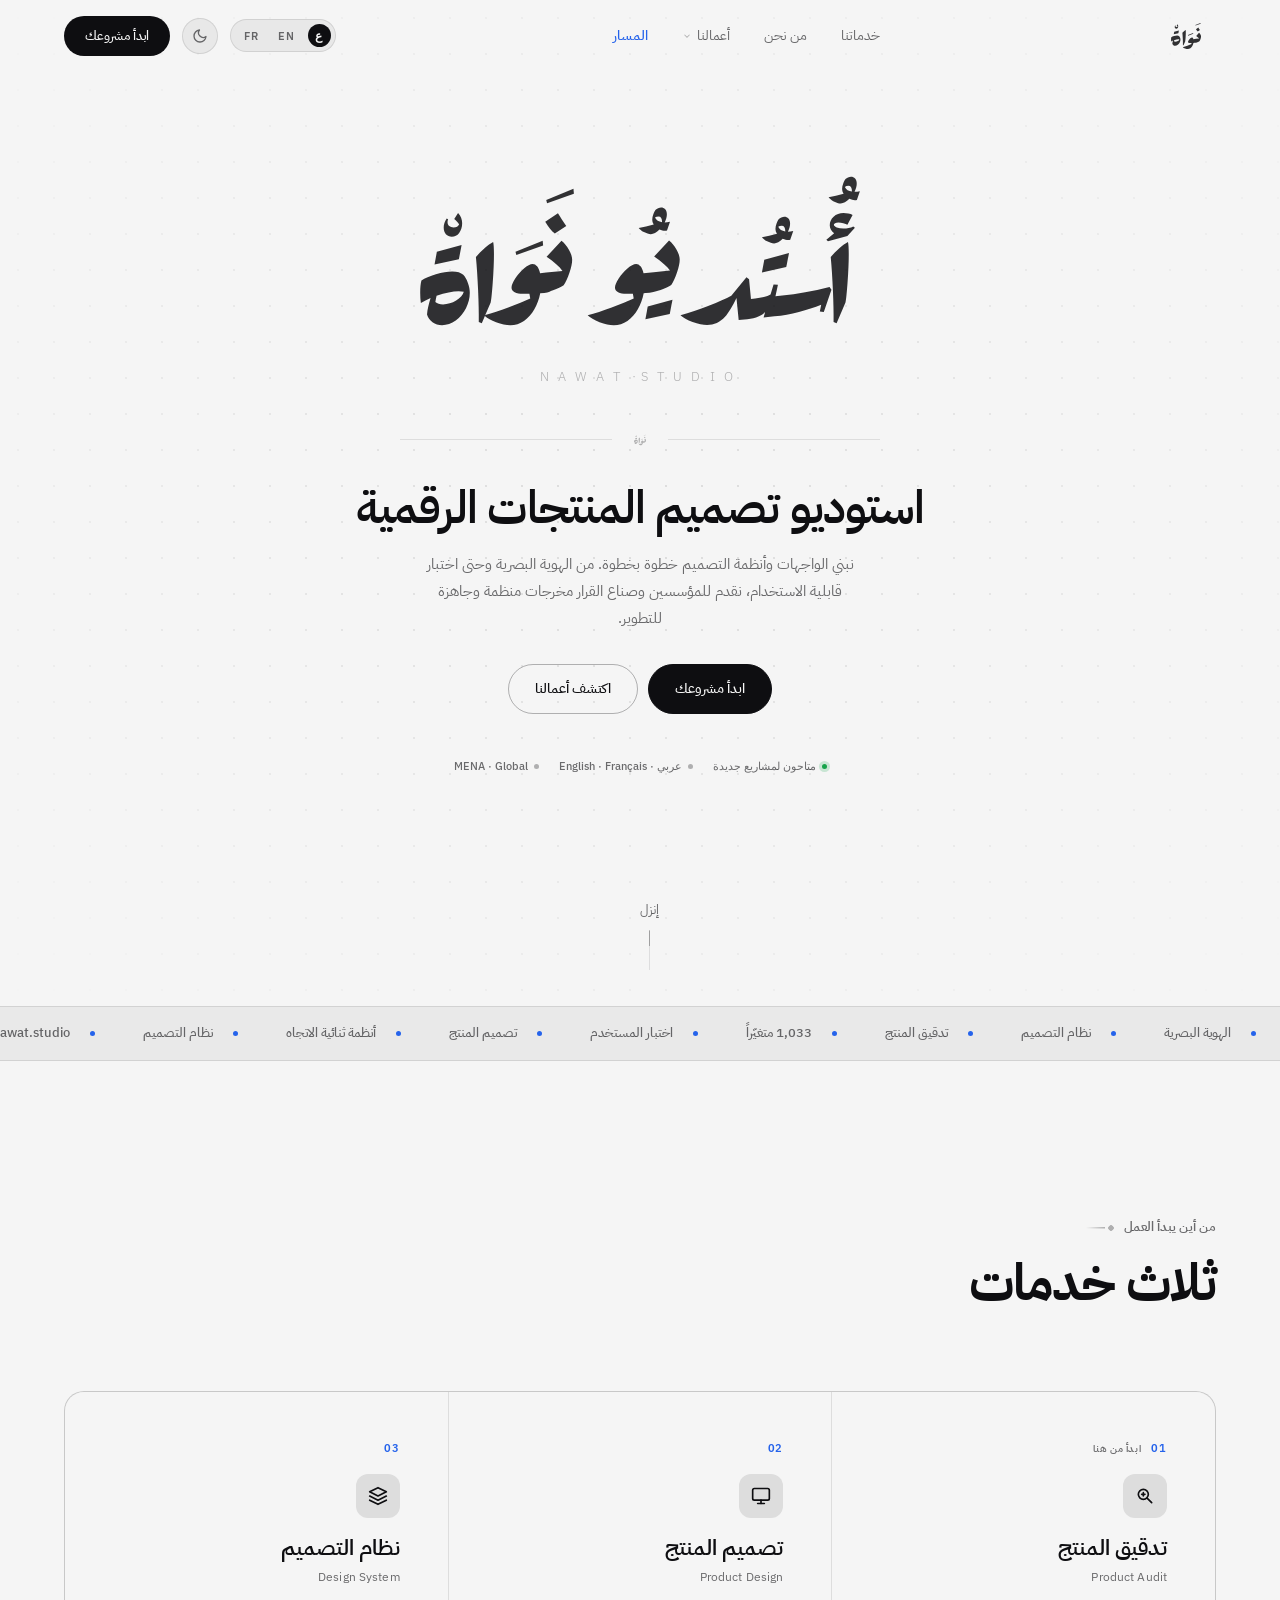
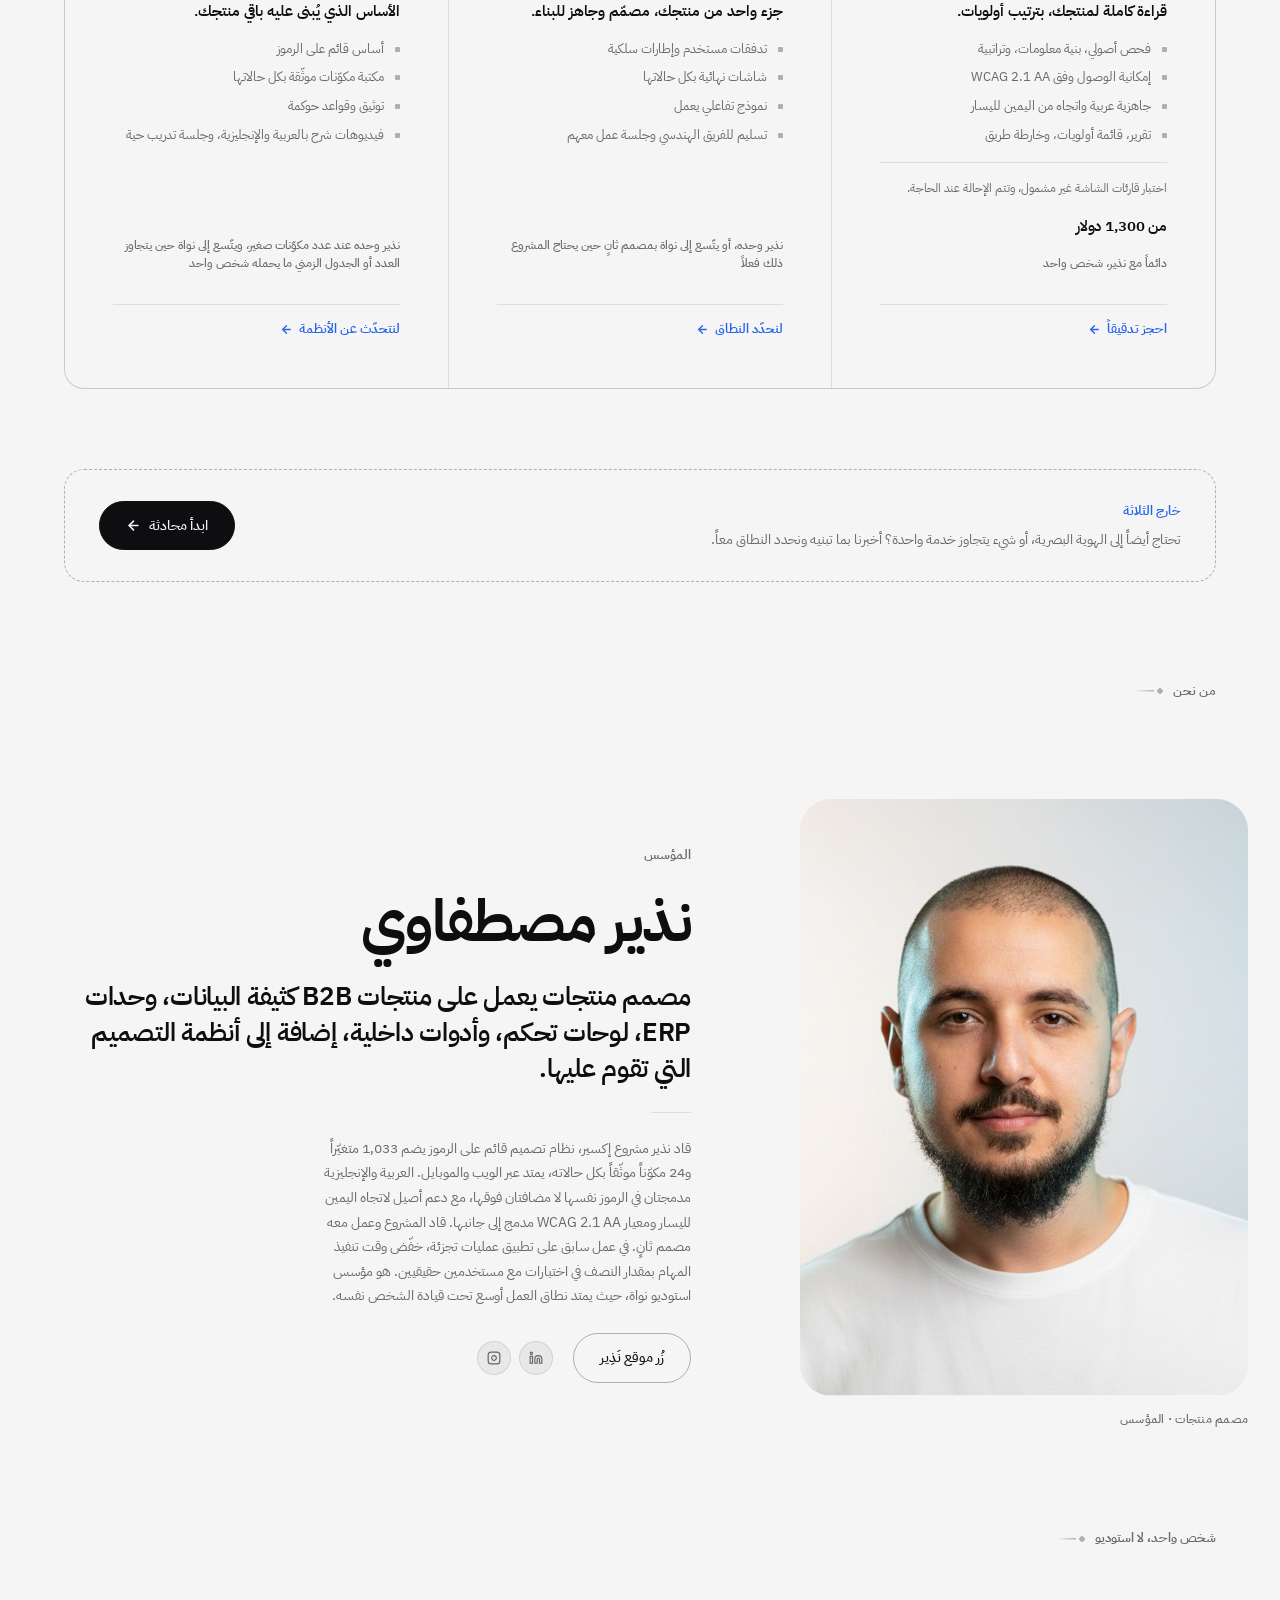
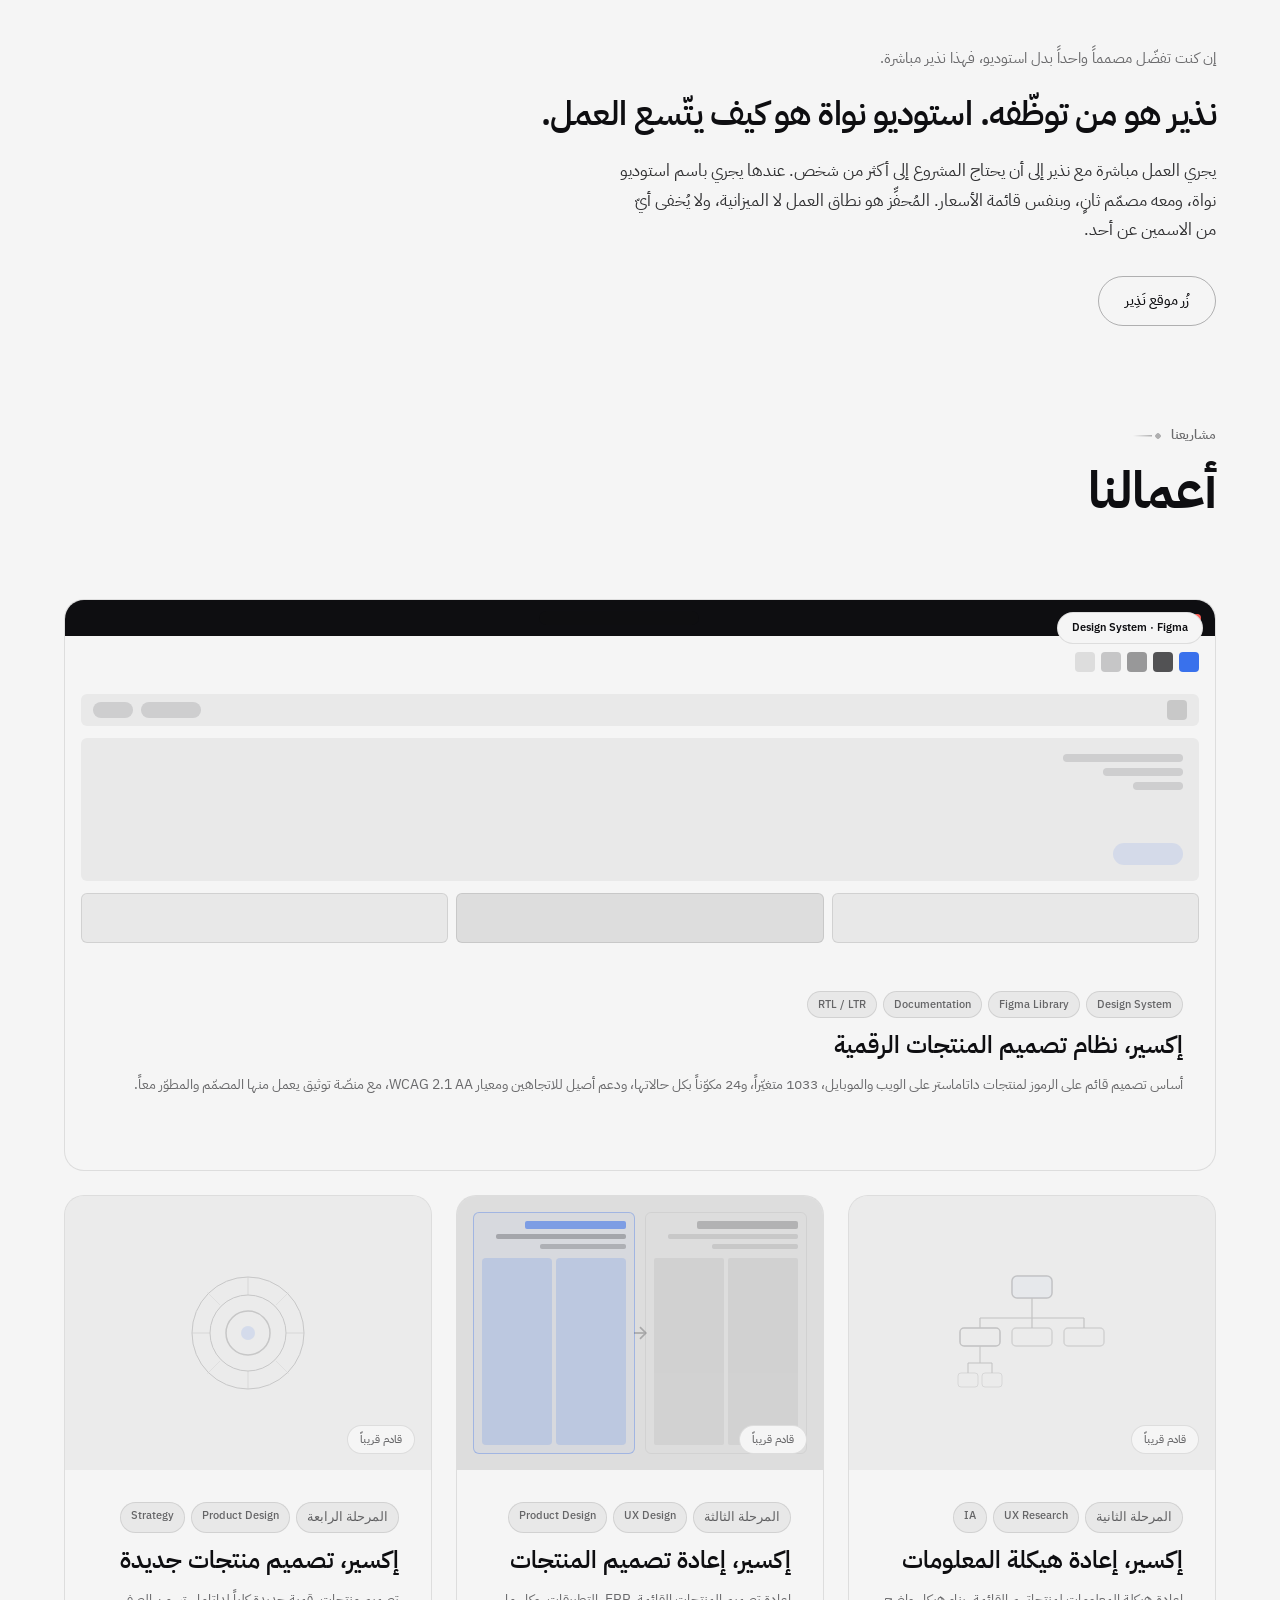
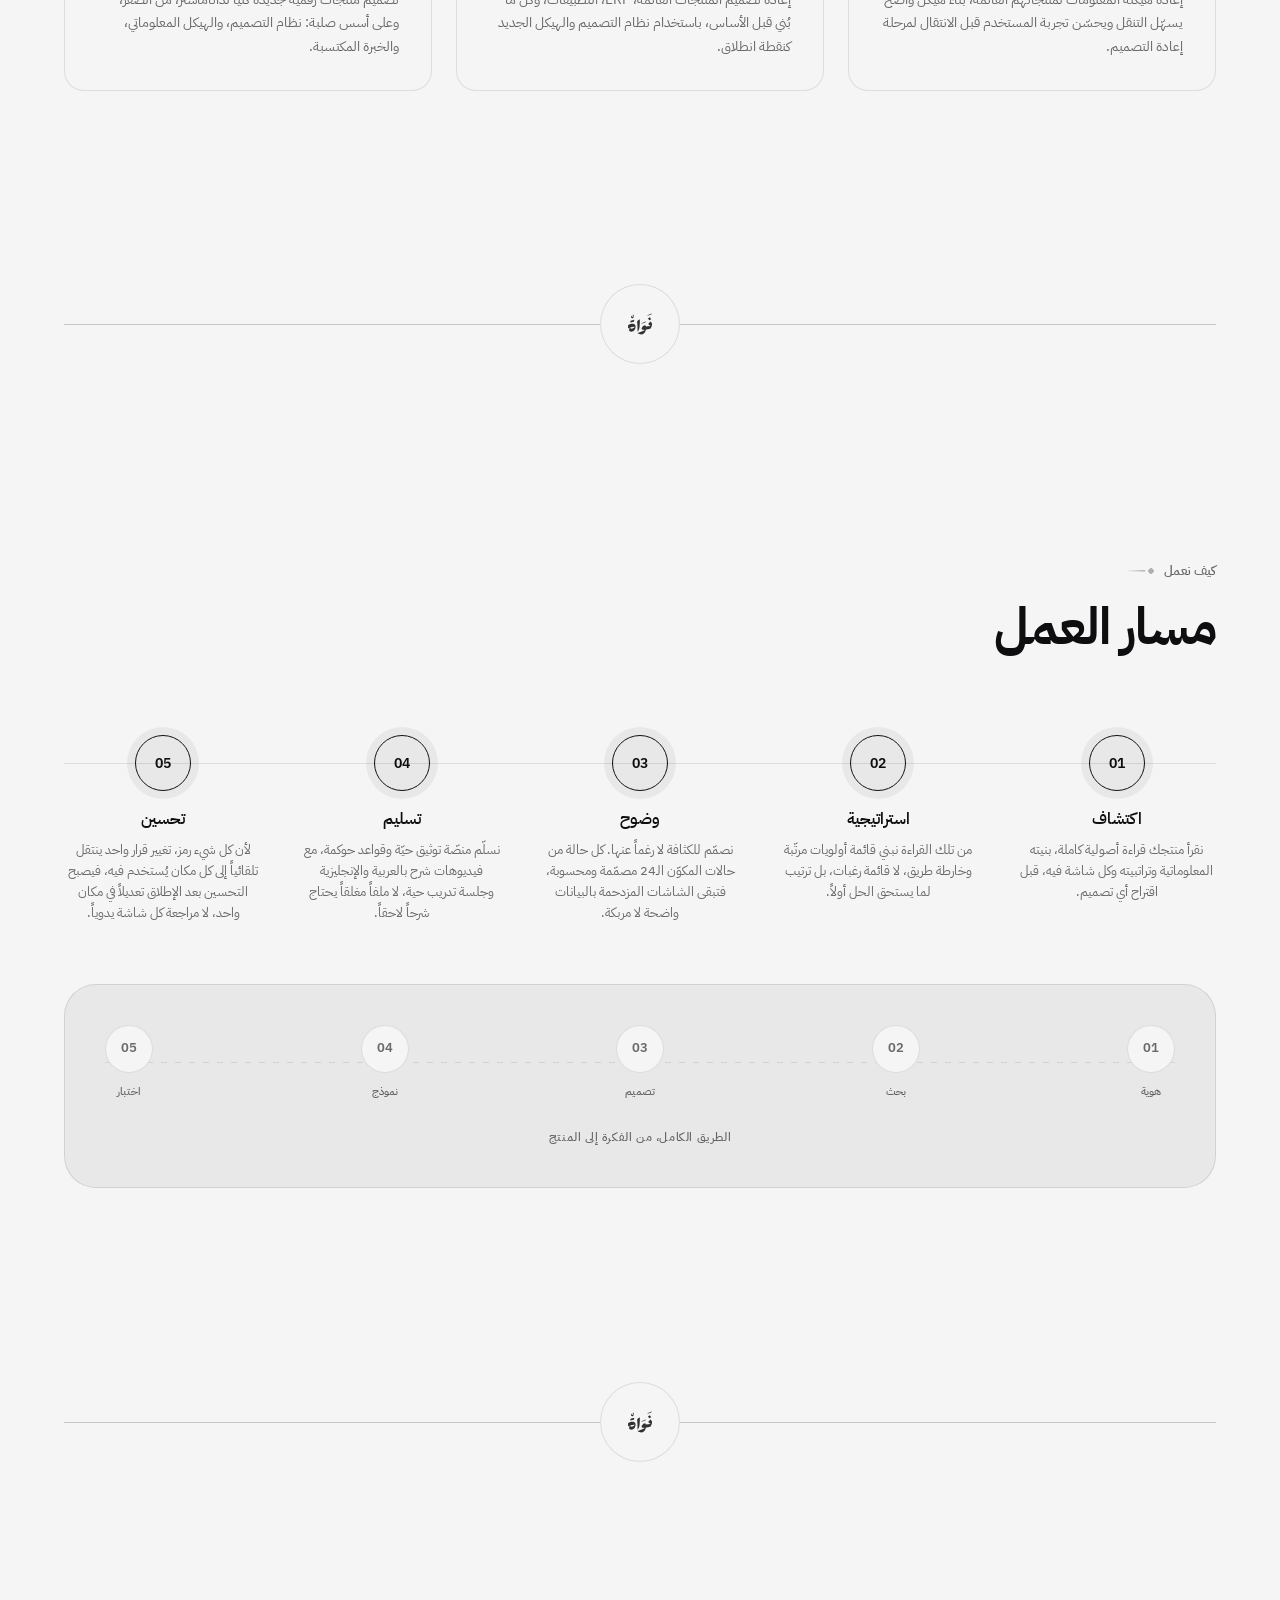
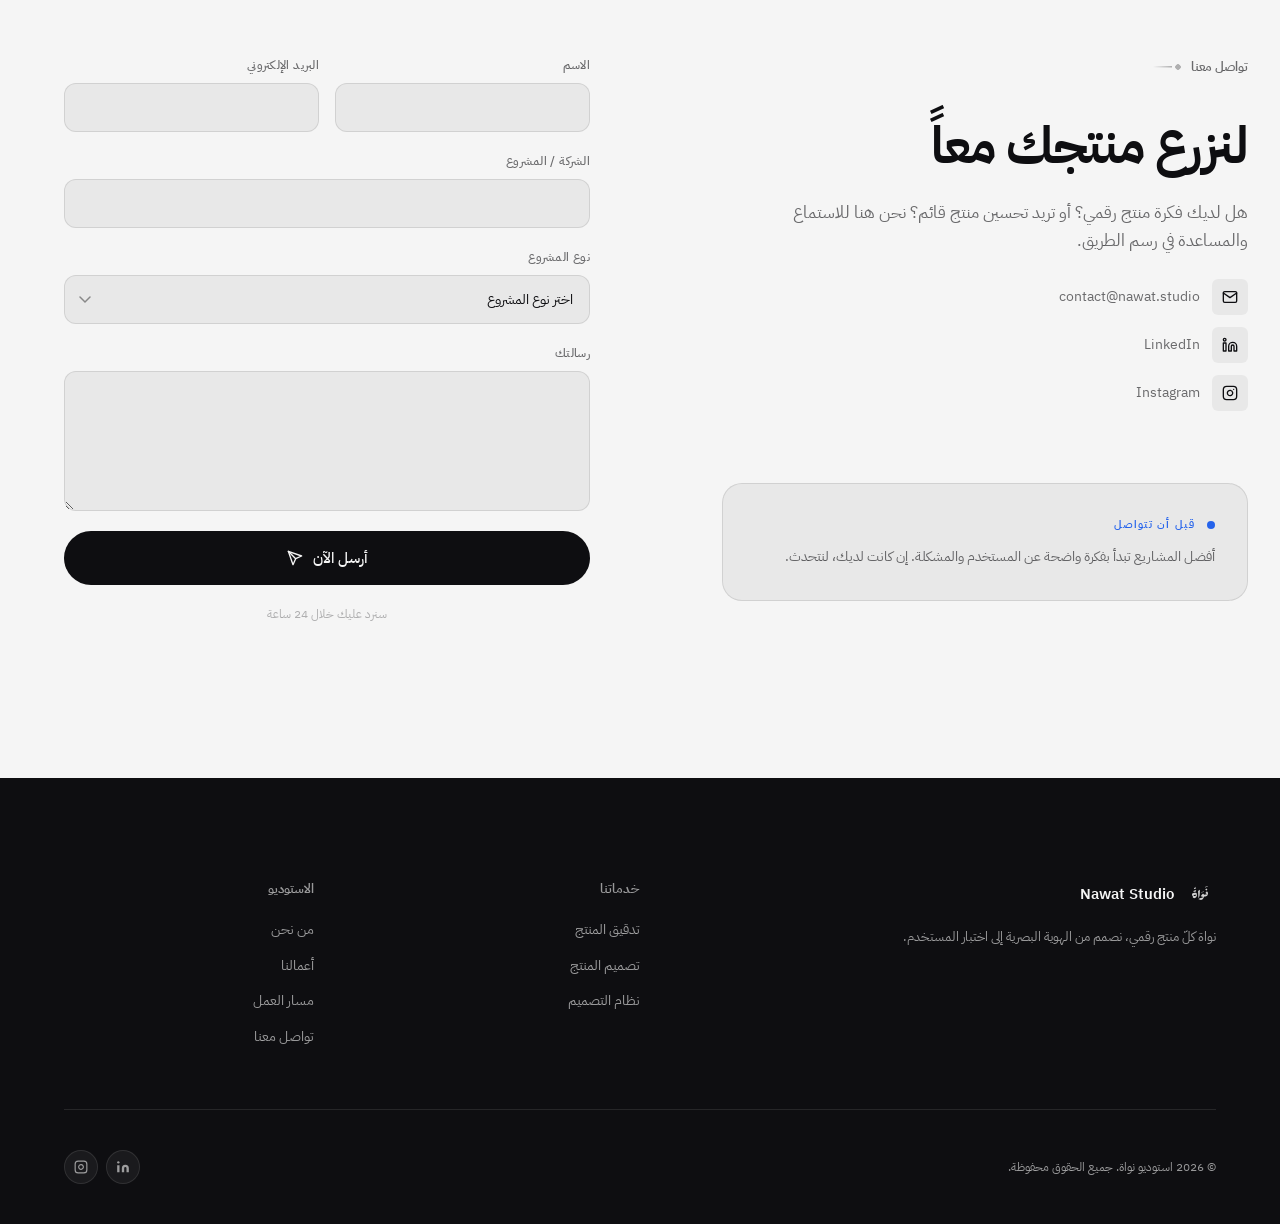
==== commit 74390d8a: "Localise page metadata, rebuild Process, fix punctuation and numerals Executes all five blocks of th" ====
--- a/index.html
+++ b/index.html
@@ -3,22 +3,26 @@
 <head>
   <meta charset="UTF-8">
   <meta name="viewport" content="width=device-width, initial-scale=1.0">
-  <meta name="description" content="استوديو نواة، استوديو تصميم منتجات رقمية من الهوية البصرية إلى اختبار المستخدم | Nawat Studio, Digital Product Design from Visual Identity to User Testing">
+  <!-- i18n-page tells script.js which metadata block to apply, so the
+       title, description and social-share tags follow the selected
+       language instead of staying Arabic for every visitor. -->
+  <meta name="i18n-page" content="home">
+  <meta name="description" content="استوديو تصميم منتجات رقمية، من الهوية البصرية إلى اختبار المستخدم. 1,033 متغيّر تصميم، 24 مكوّناً موثّقاً، ومعيار WCAG 2.1 AA.">
   <meta name="theme-color" content="#F5F5F5" media="(prefers-color-scheme: light)">
   <meta name="theme-color" content="#0E0E11" media="(prefers-color-scheme: dark)">
-  <meta property="og:title" content="استوديو نواة | Nawat Studio">
-  <meta property="og:description" content="أنظمة تصميم مبنية بـ1,033 متغيّراً في الإنتاج، ثنائية الاتجاه، ومُختبرة مع مستخدمين حقيقيين، Design Systems Built With 1,033 Production Variables, Shipped Bidirectional, Tested With Real Users">
+  <meta property="og:title" content="استوديو نواة | تصميم منتجات رقمية">
+  <meta property="og:description" content="استوديو تصميم منتجات رقمية، من الهوية البصرية إلى اختبار المستخدم. 1,033 متغيّر تصميم، 24 مكوّناً موثّقاً، ومعيار WCAG 2.1 AA.">
   <meta property="og:type" content="website">
   <meta property="og:url" content="https://nawat.studio">
   <meta property="og:image" content="https://nawat.studio/assets/og-image.png">
   <meta property="og:image:width" content="1200">
   <meta property="og:image:height" content="630">
   <meta name="twitter:card" content="summary_large_image">
-  <meta name="twitter:title" content="استوديو نواة | Nawat Studio">
-  <meta name="twitter:description" content="أنظمة تصميم مبنية بـ1,033 متغيّراً في الإنتاج، ثنائية الاتجاه، ومُختبرة مع مستخدمين حقيقيين، Design Systems Built With 1,033 Production Variables, Shipped Bidirectional, Tested With Real Users">
+  <meta name="twitter:title" content="استوديو نواة | تصميم منتجات رقمية">
+  <meta name="twitter:description" content="استوديو تصميم منتجات رقمية، من الهوية البصرية إلى اختبار المستخدم. 1,033 متغيّر تصميم، 24 مكوّناً موثّقاً، ومعيار WCAG 2.1 AA.">
   <meta name="twitter:image" content="https://nawat.studio/assets/og-image.png">
   <link rel="canonical" href="https://nawat.studio">
-  <title>استوديو نواة | Nawat Studio</title>
+  <title>استوديو نواة | تصميم منتجات رقمية</title>
 
   <!-- Preconnect -->
   <link rel="preconnect" href="https://fonts.googleapis.com">
@@ -333,7 +337,7 @@
     <!-- ③ Tagline + sub-text -->
     <div class="hero-text">
       <h1 class="hero-headline">
-        <span class="t-ar">لتصميم المنتجات الرقمية</span>
+        <span class="t-ar">استوديو تصميم المنتجات الرقمية</span>
         <span class="t-en">Digital Product Design Studio</span>
         <span class="t-fr">Studio de Design de Produits Numériques</span>
       </h1>
@@ -617,12 +621,27 @@
          fixed-scope cards above. Reuses the existing service-card
          click-to-contact wiring below (data-service="other" prefills the
          contact form's project-type field the same way the cards do). -->
-    <div class="services-bridge" data-service="other" role="button" tabindex="0" aria-label="Something bigger or spans more than one service, click to start a project">
-      <p class="services-bridge-text">
-        <span class="t-ar">تحتاج أيضاً إلى الهوية البصرية، أو شيء يتجاوز خدمة واحدة؟ أخبرنا بما تبنيه ونحدد النطاق معاً.</span>
-        <span class="t-en">Need visual identity too, or something that spans more than one service? Tell us what you're building and we'll scope it.</span>
-        <span class="t-fr">Besoin aussi d'identité visuelle, ou d'un projet qui dépasse un seul service ? Dites-nous ce que vous construisez et nous cadrerons le projet.</span>
-      </p>
+    <div class="services-bridge">
+      <div class="services-bridge-body">
+        <p class="services-bridge-label">
+          <span class="t-ar">خارج الثلاثة</span>
+          <span class="t-en">Beyond the Three</span>
+          <span class="t-fr">Au-delà des Trois</span>
+        </p>
+        <p class="services-bridge-text">
+          <span class="t-ar">تحتاج أيضاً إلى الهوية البصرية، أو شيء يتجاوز خدمة واحدة؟ أخبرنا بما تبنيه ونحدد النطاق معاً.</span>
+          <span class="t-en">Need visual identity too, or something that spans more than one service? Tell us what you're building and we'll scope it.</span>
+          <span class="t-fr">Besoin aussi d'identité visuelle, ou d'un projet qui dépasse un seul service ? Dites-nous ce que vous construisez et nous cadrerons le projet.</span>
+        </p>
+      </div>
+      <button type="button" class="btn btn-primary services-bridge-btn" data-service="other">
+        <span class="services-bridge-btn-label">
+          <span class="t-ar">ابدأ محادثة</span>
+          <span class="t-en">Start a Conversation</span>
+          <span class="t-fr">Démarrer la Conversation</span>
+        </span>
+        <svg width="15" height="15" viewBox="0 0 24 24" fill="none" stroke="currentColor" stroke-width="2.5" stroke-linecap="round" stroke-linejoin="round" aria-hidden="true"><line x1="5" y1="12" x2="19" y2="12"/><polyline points="12 5 19 12 12 19"/></svg>
+      </button>
     </div>
 
   </div>
@@ -682,7 +701,7 @@
         <div class="founder-divider-rule" aria-hidden="true"></div>
 
         <p class="founder-desc">
-          <span class="t-ar">قاد نذير مشروع إكسير، نظام تصميم قائم على الرموز يضم ١٬٠٣٣ متغيّراً و٢٤ مكوّناً موثّقاً بكل حالاته، يمتد عبر الويب والموبايل. العربية والإنجليزية مدمجتان في الرموز نفسها لا مضافتان فوقها، مع دعم أصيل لاتجاه اليمين لليسار ومعيار WCAG 2.1 AA مدمج إلى جانبها. قاد المشروع وعمل معه مصمم ثانٍ. في عمل سابق على تطبيق عمليات تجزئة، خفّض وقت تنفيذ المهام بمقدار النصف في اختبارات مع مستخدمين حقيقيين. هو مؤسس استوديو نواة، حيث يمتد نطاق العمل أوسع تحت قيادة الشخص نفسه.</span>
+          <span class="t-ar">قاد نذير مشروع إكسير، نظام تصميم قائم على الرموز يضم 1,033 متغيّراً و24 مكوّناً موثّقاً بكل حالاته، يمتد عبر الويب والموبايل. العربية والإنجليزية مدمجتان في الرموز نفسها لا مضافتان فوقها، مع دعم أصيل لاتجاه اليمين لليسار ومعيار WCAG 2.1 AA مدمج إلى جانبها. قاد المشروع وعمل معه مصمم ثانٍ. في عمل سابق على تطبيق عمليات تجزئة، خفّض وقت تنفيذ المهام بمقدار النصف في اختبارات مع مستخدمين حقيقيين. هو مؤسس استوديو نواة، حيث يمتد نطاق العمل أوسع تحت قيادة الشخص نفسه.</span>
           <span class="t-en">He led Iksir, a token-first design system of 1,033 variables and 24 fully-stated components spanning web and mobile. Arabic and English are built into the tokens themselves, not layered on top, with native RTL support and WCAG 2.1 AA baked in alongside them. He led the project and a second designer worked alongside him. Earlier work on a retail operations app cut task execution time in half in testing with real users. He is the founder of Nawat Studio, where a wider range of work runs under the same person leading it.</span>
           <span class="t-fr">Il a dirigé Iksir, un système de design token-first de 1 033 variables et 24 composants entièrement documentés couvrant le web et le mobile. L'arabe et l'anglais sont intégrés aux tokens eux-mêmes, non ajoutés par-dessus, avec un support RTL natif et le standard WCAG 2.1 AA intégré à leurs côtés. Il a dirigé le projet et un second designer a travaillé à ses côtés. Un travail antérieur sur une application d'opérations retail a réduit de moitié le temps d'exécution des tâches lors de tests avec de vrais utilisateurs. Il est le fondateur de Nawat Studio, où une gamme de travail plus large se déploie sous la direction de la même personne.</span>
         </p>
@@ -848,7 +867,7 @@
             <span class="t-fr">Iksir, Design System des Produits Numériques</span>
           </h3>
           <p class="work-card-desc">
-            <span class="t-ar">أساس تصميم قائم على الرموز لمنتجات داتاماستر على الويب والموبايل، ١٠٣٣ متغيّراً، و٢٤ مكوّناً بكل حالاتها، ودعم أصيل للاتجاهين ومعيار WCAG 2.1 AA، مع منصّة توثيق يعمل منها المصمّم والمطوّر معاً.</span>
+            <span class="t-ar">أساس تصميم قائم على الرموز لمنتجات داتاماستر على الويب والموبايل، 1033 متغيّراً، و24 مكوّناً بكل حالاتها، ودعم أصيل للاتجاهين ومعيار WCAG 2.1 AA، مع منصّة توثيق يعمل منها المصمّم والمطوّر معاً.</span>
             <span class="t-en">A token-first design foundation for Datamaster's web and mobile products, 1,033 variables, 24 components with every state, native bidirectional support, WCAG 2.1 AA, and a documentation platform both designers and developers work from.</span>
             <span class="t-fr">Une fondation design token-first pour les produits web et mobile de Datamaster, 1 033 variables, 24 composants avec tous leurs états, support bidirectionnel natif, WCAG 2.1 AA, et une plateforme de documentation partagée par designers et développeurs.</span>
           </p>
@@ -1103,9 +1122,9 @@
             <span class="t-fr">Découverte</span>
           </h3>
           <p class="process-desc">
-            <span class="t-ar">نبدأ بفهم عميق لاحتياجاتك ومستخدميك وسوقك.</span>
-            <span class="t-en">We start with a deep understanding of your needs, users, and market.</span>
-            <span class="t-fr">Nous commençons par comprendre vos besoins, vos utilisateurs et votre marché.</span>
+            <span class="t-ar">نقرأ منتجك قراءة أصولية كاملة، بنيته المعلوماتية وتراتبيته وكل شاشة فيه، قبل اقتراح أي تصميم.</span>
+            <span class="t-en">We read your product in a full heuristic pass, its information architecture, its hierarchy, every screen in it, before proposing any design.</span>
+            <span class="t-fr">Nous lisons votre produit en un passage heuristique complet, son architecture de l'information, sa hiérarchie, chaque écran, avant de proposer un quelconque design.</span>
           </p>
         </div>
       </div>
@@ -1121,9 +1140,9 @@
             <span class="t-fr">Stratégie</span>
           </h3>
           <p class="process-desc">
-            <span class="t-ar">نضع خارطة طريق واضحة وأهدافاً قابلة للقياس.</span>
-            <span class="t-en">We define a clear roadmap and measurable objectives.</span>
-            <span class="t-fr">Nous définissons une feuille de route claire et des objectifs mesurables.</span>
+            <span class="t-ar">من تلك القراءة نبني قائمة أولويات مرتّبة وخارطة طريق، لا قائمة رغبات، بل ترتيب لما يستحق الحل أولاً.</span>
+            <span class="t-en">That read becomes a ranked priority list and a roadmap, not a wish list, an order for what's worth solving first.</span>
+            <span class="t-fr">Cette lecture devient une liste de priorités classée et une feuille de route, pas une liste de souhaits, un ordre pour ce qui mérite d'être résolu en premier.</span>
           </p>
         </div>
       </div>
@@ -1134,14 +1153,14 @@
         </div>
         <div class="process-content">
           <h3 class="process-title">
-            <span class="t-ar">تصميم</span>
-            <span class="t-en">Design</span>
-            <span class="t-fr">Design</span>
+            <span class="t-ar">وضوح</span>
+            <span class="t-en">Legibility</span>
+            <span class="t-fr">Lisibilité</span>
           </h3>
           <p class="process-desc">
-            <span class="t-ar">نصنع حلولاً تصميمية دقيقة تجمع بين الجماليّة والوظيفية.</span>
-            <span class="t-en">We craft precise design solutions combining aesthetics and functionality.</span>
-            <span class="t-fr">Nous créons des solutions design précises alliant esthétique et fonctionnalité.</span>
+            <span class="t-ar">نصمّم للكثافة لا رغماً عنها. كل حالة من حالات المكوّن الـ24 مصمّمة ومحسوبة، فتبقى الشاشات المزدحمة بالبيانات واضحة لا مربكة.</span>
+            <span class="t-en">We design for density, not around it. Every state of all 24 components is designed and accounted for, so data-heavy screens stay clear instead of overwhelming.</span>
+            <span class="t-fr">Nous concevons pour la densité, pas malgré elle. Chaque état des 24 composants est conçu et pris en compte, pour que les écrans denses en données restent clairs plutôt qu'accablants.</span>
           </p>
         </div>
       </div>
@@ -1157,9 +1176,9 @@
             <span class="t-fr">Livraison</span>
           </h3>
           <p class="process-desc">
-            <span class="t-ar">نسلّم كل شيء بجودة عالية وتوثيق متكامل.</span>
-            <span class="t-en">We deliver everything with high quality and comprehensive documentation.</span>
-            <span class="t-fr">Nous livrons tout avec une haute qualité et une documentation complète.</span>
+            <span class="t-ar">نسلّم منصّة توثيق حيّة وقواعد حوكمة، مع فيديوهات شرح بالعربية والإنجليزية وجلسة تدريب حية، لا ملفاً مغلقاً يحتاج شرحاً لاحقاً.</span>
+            <span class="t-en">We hand off a living documentation platform and governance rules, with walkthrough videos in Arabic and English and a live training session, not a closed file that needs explaining later.</span>
+            <span class="t-fr">Nous livrons une plateforme de documentation vivante et des règles de gouvernance, avec des vidéos de démonstration en arabe et en anglais et une session de formation en direct, pas un fichier fermé à expliquer plus tard.</span>
           </p>
         </div>
       </div>
@@ -1175,9 +1194,9 @@
             <span class="t-fr">Amélioration</span>
           </h3>
           <p class="process-desc">
-            <span class="t-ar">نتابع ونحسّن بناءً على بيانات حقيقية من المستخدمين.</span>
-            <span class="t-en">We follow up and improve based on real user data.</span>
-            <span class="t-fr">Nous assurons le suivi et améliorons basé sur les données utilisateurs réelles.</span>
+            <span class="t-ar">لأن كل شيء رمز، تغيير قرار واحد ينتقل تلقائياً إلى كل مكان يُستخدم فيه، فيصبح التحسين بعد الإطلاق تعديلاً في مكان واحد، لا مراجعة كل شاشة يدوياً.</span>
+            <span class="t-en">Because everything is a token, changing one decision propagates automatically everywhere it's used, so refinement after launch is one edit, not a manual pass through every screen.</span>
+            <span class="t-fr">Comme tout est un token, changer une décision se propage automatiquement partout où elle est utilisée, donc l'amélioration après le lancement est une seule modification, pas une revue manuelle de chaque écran.</span>
           </p>
         </div>
       </div>
@@ -1299,15 +1318,15 @@
           <div class="contact-status-head">
             <div class="contact-status-dot"></div>
             <span class="contact-status-label">
-              <span class="t-ar">متاح الآن</span>
-              <span class="t-en">Available Now</span>
-              <span class="t-fr">Disponible Maintenant</span>
+              <span class="t-ar">قبل أن تتواصل</span>
+              <span class="t-en">Before You Reach Out</span>
+              <span class="t-fr">Avant de Nous Contacter</span>
             </span>
           </div>
           <p class="contact-status-desc">
-            <span class="t-ar">نقبل مشاريع جديدة ونرحب بكل فكرة طموحة. تواصل معنا ولنبدأ ببناء منتجك.</span>
-            <span class="t-en">We're accepting new projects and welcome every ambitious idea. Reach out and let's begin building your product.</span>
-            <span class="t-fr">Nous acceptons de nouveaux projets et accueillons chaque idée ambitieuse. Contactez-nous pour commencer.</span>
+            <span class="t-ar">أفضل المشاريع تبدأ بفكرة واضحة عن المستخدم والمشكلة. إن كانت لديك، لنتحدث.</span>
+            <span class="t-en">The strongest projects start with a clear sense of the user and the problem. If that's you, let's talk.</span>
+            <span class="t-fr">Les meilleurs projets partent d'une idée claire de l'utilisateur et du problème. Si c'est votre cas, parlons-en.</span>
           </p>
         </div>
 
--- a/styles.css
+++ b/styles.css
@@ -1171,14 +1171,12 @@
   border-top: 1px solid var(--c-border);
 }
 .service-card-link-text {
-  max-width: 0;
+  /* Always visible on desktop too (not just on hover/mobile) — a B2B
+     buyer reading on desktop needs the CTA to read as an affordance,
+     not just an arrow. See fix-prompts.md #5A. */
+  max-width: 200px;
   overflow: hidden;
   white-space: nowrap;
-  opacity: 0;
-  transition: max-width 0.3s var(--ease-out), opacity var(--t-fast);
-}
-.service-card:hover .service-card-link-text {
-  max-width: 200px;
   opacity: 1;
 }
 html[dir="rtl"] .service-card-link svg { transform: scaleX(-1); }
@@ -2312,11 +2310,9 @@
     transform: translateY(0) !important;
   }
 
-  /* ── 2. Services — always show CTA on mobile ────────────────── */
-  .service-card-link-text {
-    max-width: 200px;
-    opacity: 1;
-  }
+  /* ── 2. Services — CTA label is always visible at every breakpoint
+     now (see .service-card-link-text above), so only the hover-line
+     mobile override remains here. ────────────────────────────────── */
   .service-card::after {
     transform: scaleX(1);
   }
@@ -3526,6 +3522,7 @@
 html[lang="ar"] .work-coming-badge,
 html[lang="ar"] .caption,
 html[lang="ar"] .scroll-label,
+html[lang="ar"] .services-bridge-label,
 html[lang="ar"] .work-tag {
   letter-spacing: 0;
   line-height: 1.75;
@@ -3538,6 +3535,7 @@
 html[lang="ar"] .work-coming-badge .t-ar,
 html[lang="ar"] .caption .t-ar,
 html[lang="ar"] .scroll-label .t-ar,
+html[lang="ar"] .services-bridge-label .t-ar,
 html[lang="ar"] .work-tag .t-ar {
   font-size: 13px;
 }
@@ -3633,30 +3631,60 @@
    wiring as the cards above it (data-service="other").
    ================================================================ */
 .services-bridge {
-  margin-top: 20px;
-  padding: 20px 28px;
-  display: flex;
-  align-items: center;
-  justify-content: center;
-  text-align: center;
-  border: 1px solid var(--c-border);
-  border-radius: var(--radius-md);
-  cursor: pointer;
-  transition: background var(--t-fast), border-color var(--t-fast);
+  margin-top: 24px;
+  padding: clamp(22px, 2.6vw, 30px) clamp(22px, 2.8vw, 34px);
+  display: flex;
+  align-items: center;
+  justify-content: space-between;
+  gap: clamp(18px, 2.5vw, 36px);
+  flex-wrap: wrap;
+  /* Dashed, not solid, and on purpose. The three cards above are fixed
+     scope with a closed outline. This is the scope that gets drawn with
+     the client, so its outline is deliberately still open. Same radius as
+     the services grid so it reads as a sibling of the grid, not a fourth
+     card inside it. */
+  border: 1px dashed var(--c-border-lg);
+  border-radius: var(--radius-lg);
+  transition: border-color var(--t-fast), background var(--t-fast);
 }
 .services-bridge:hover {
   background: var(--c-surface);
   border-color: var(--c-text-30);
 }
-.services-bridge:focus-visible {
-  outline: 2px solid var(--blue);
-  outline-offset: 2px;
+.services-bridge-body {
+  display: flex;
+  flex-direction: column;
+  gap: 6px;
+  max-width: 620px;
+}
+/* Echoes the section title "Three Services" directly. */
+.services-bridge-label {
+  font-size: 10px;
+  font-weight: 600;
+  letter-spacing: 0.06em;
+  text-transform: uppercase;
+  color: var(--blue);
 }
 .services-bridge-text {
-  max-width: 640px;
   font-size: 14px;
   line-height: 1.6;
   color: var(--c-text-60);
 }
-
-
+.services-bridge-btn {
+  flex-shrink: 0;
+}
+html[dir="rtl"] .services-bridge-btn svg { transform: scaleX(-1); }
+
+@media (max-width: 768px) {
+  .services-bridge {
+    flex-direction: column;
+    align-items: stretch;
+    text-align: start;
+  }
+  .services-bridge-btn {
+    justify-content: center;
+    width: 100%;
+  }
+}
+
+
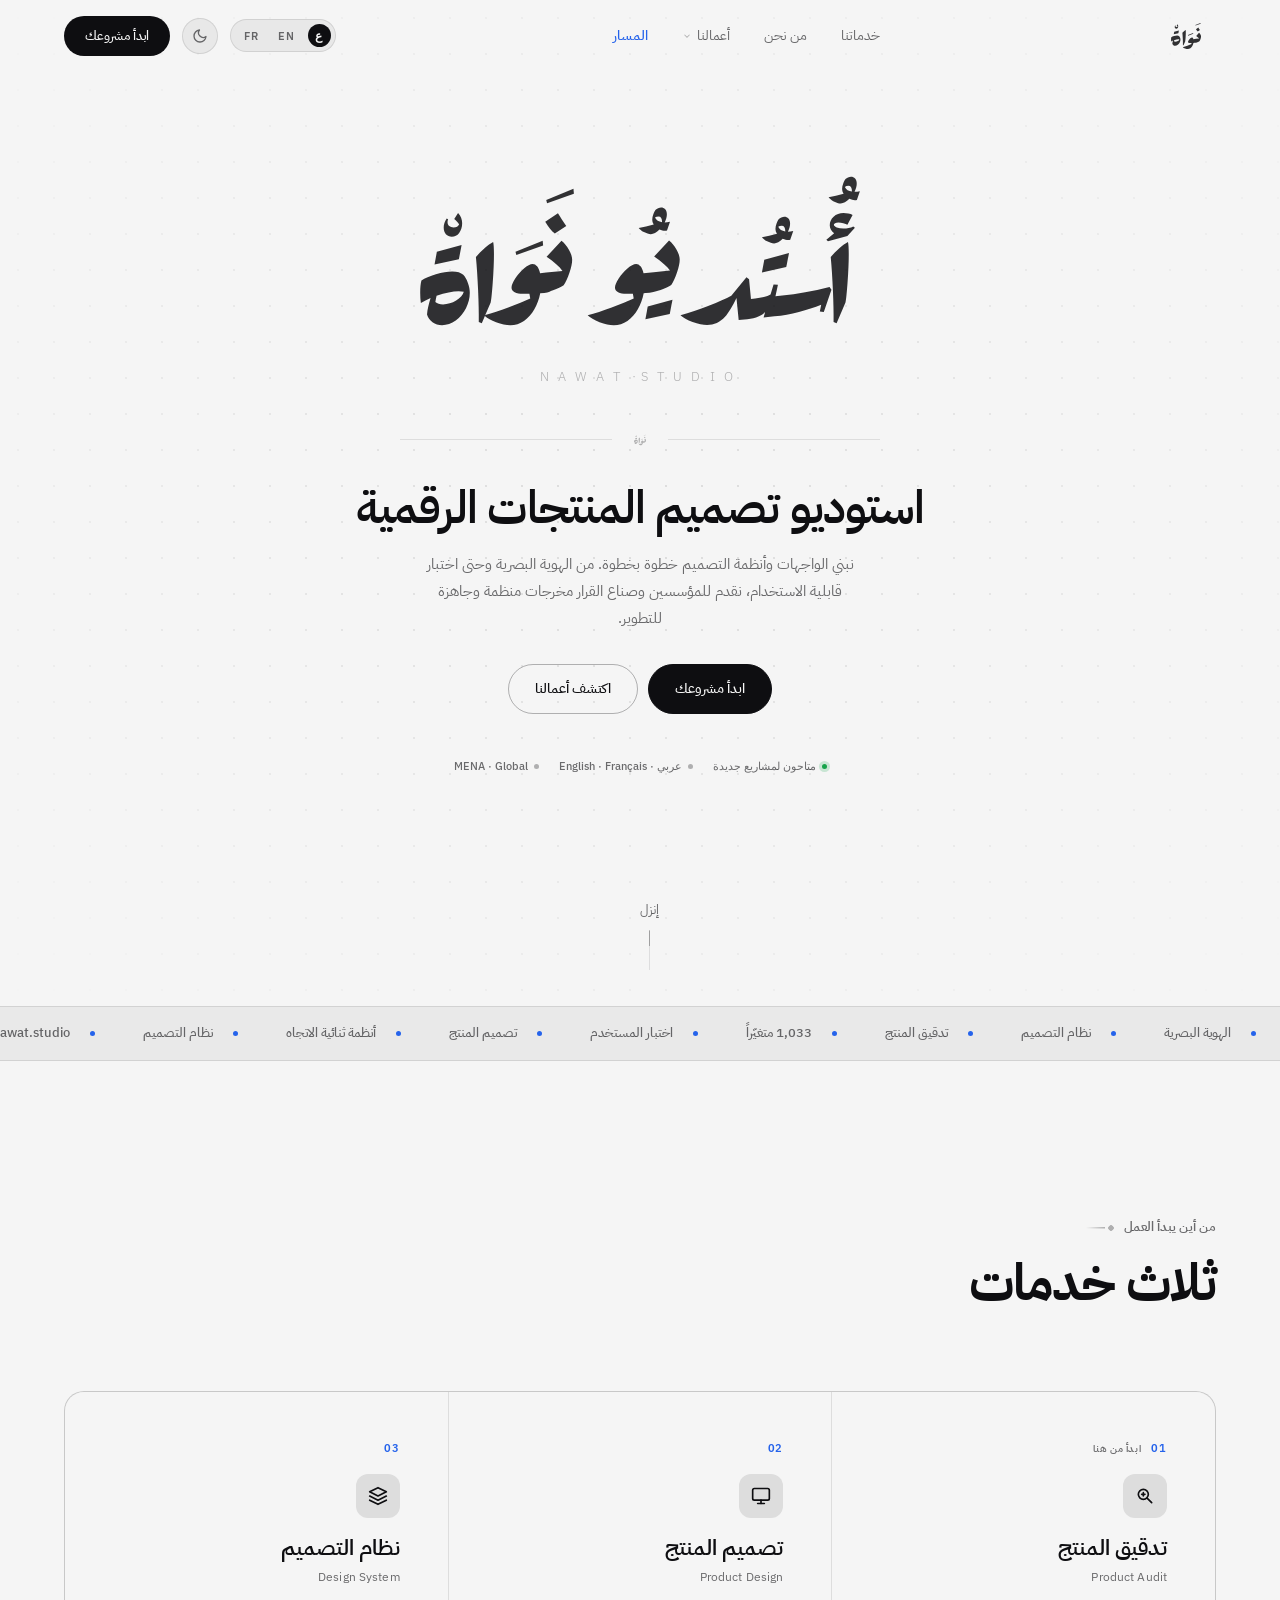
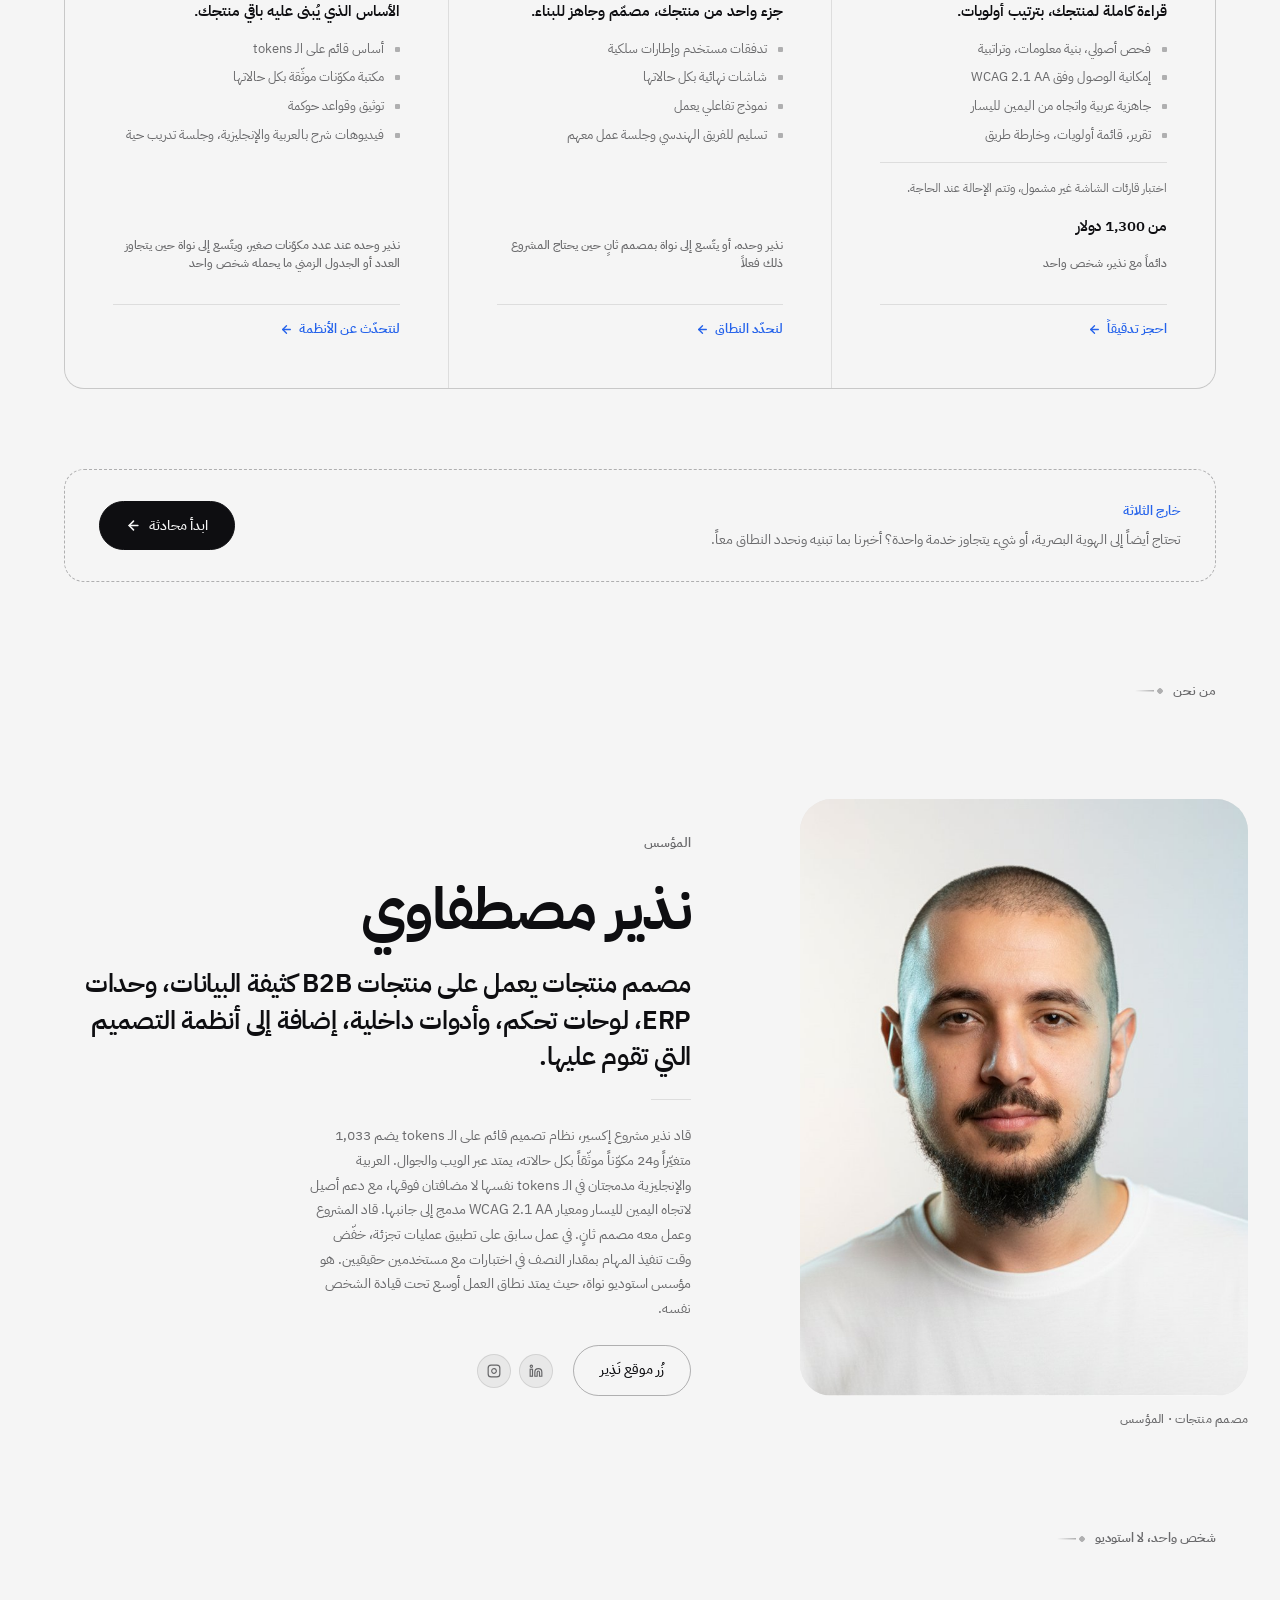
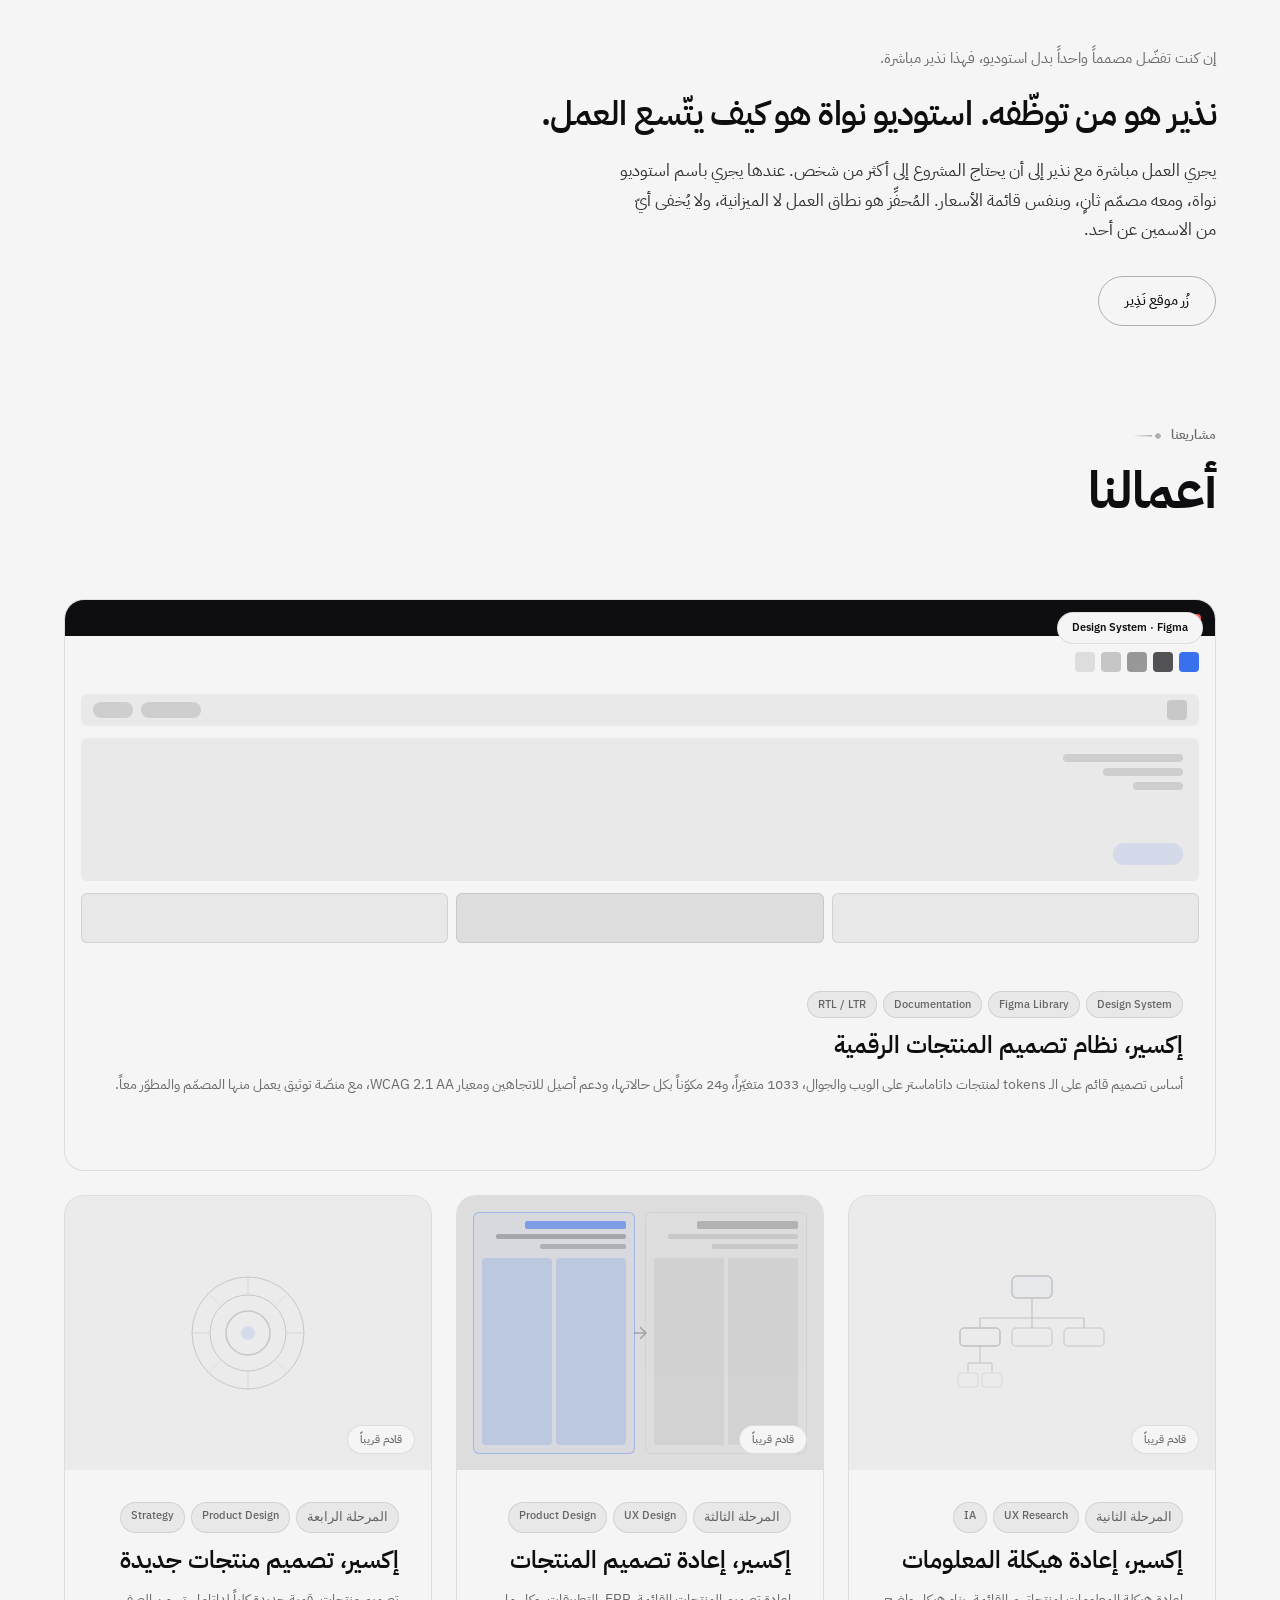
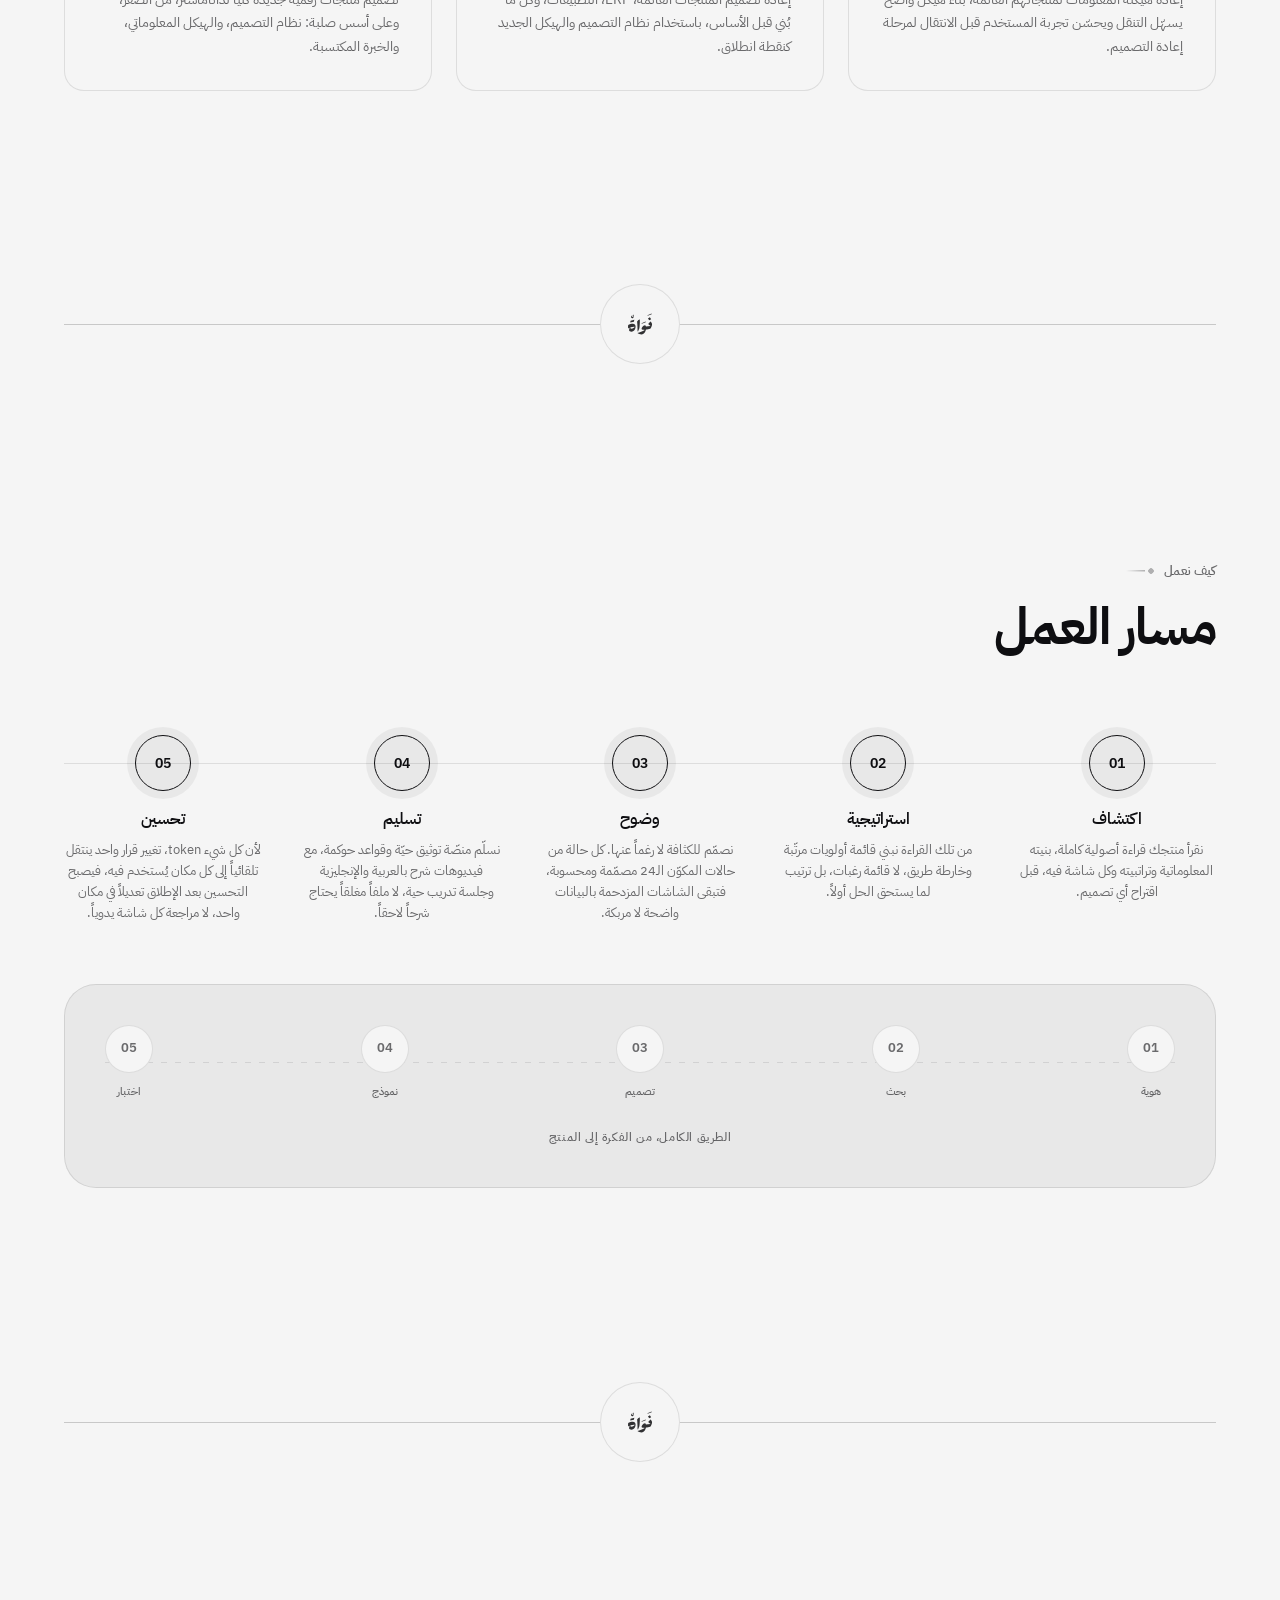
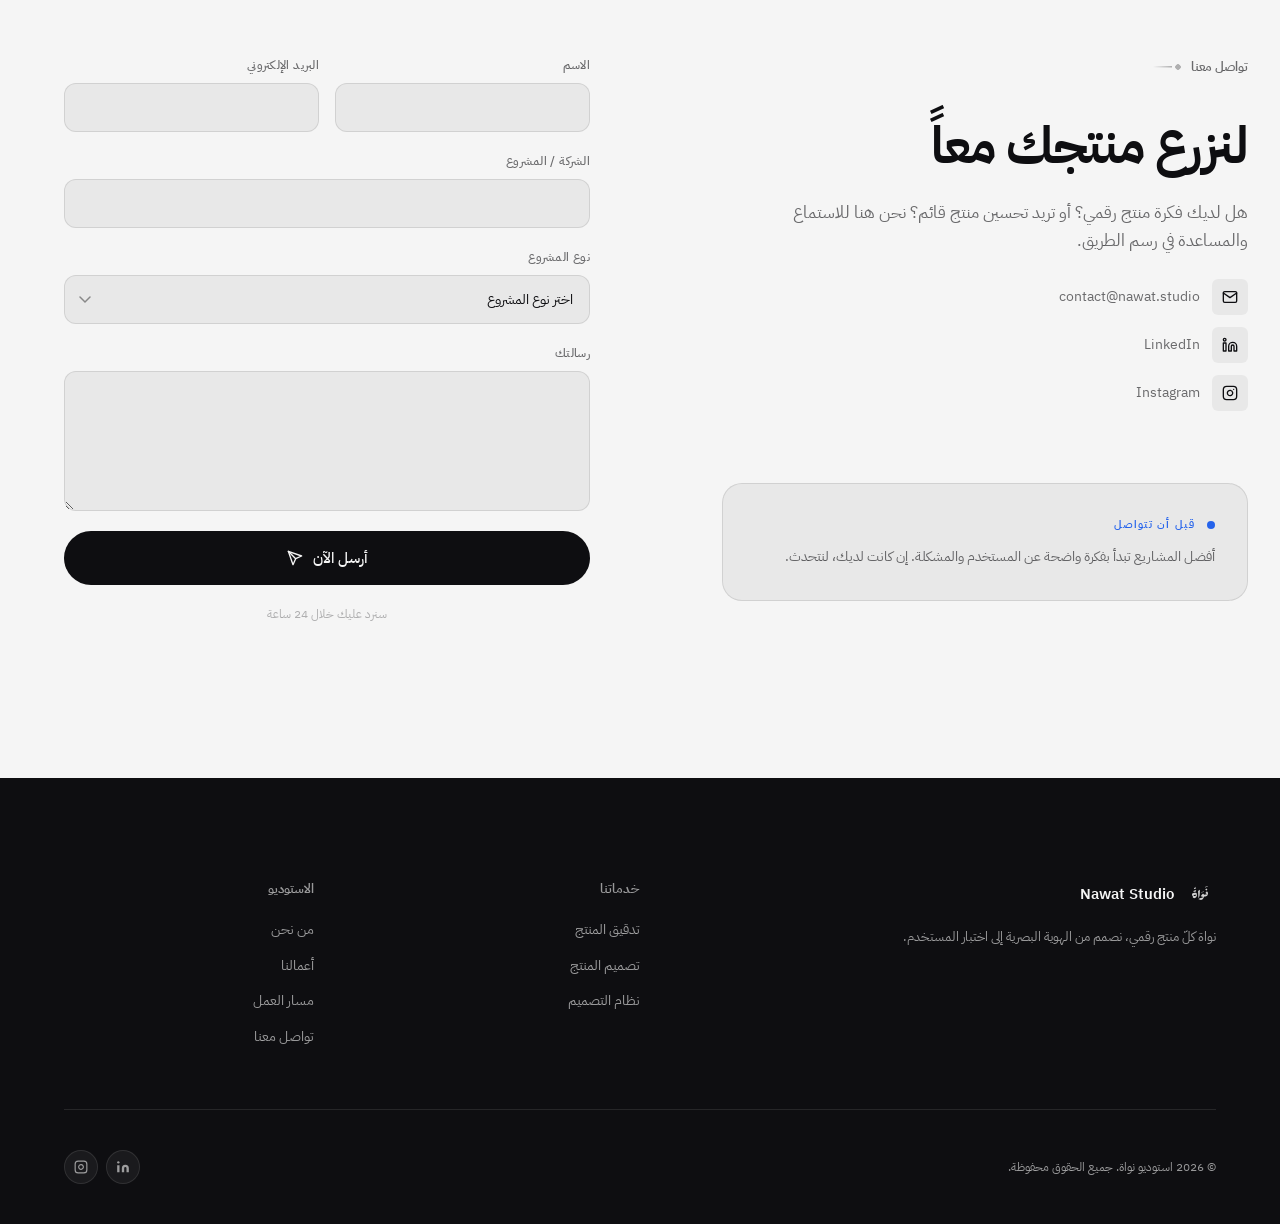
==== commit aaf352a2: "Adopt fix-prompts Arabic vocabulary sitewide - الطباعة → التايبوغرافيا (5) - الموبايل → الجوال (19) " ====
--- a/index.html
+++ b/index.html
@@ -576,7 +576,7 @@
         </p>
         <ul class="service-card-list">
           <li>
-            <span class="t-ar">أساس قائم على الرموز</span>
+            <span class="t-ar">أساس قائم على الـ tokens</span>
             <span class="t-en">Token-first foundation</span>
             <span class="t-fr">Fondation token-first</span>
           </li>
@@ -701,7 +701,7 @@
         <div class="founder-divider-rule" aria-hidden="true"></div>
 
         <p class="founder-desc">
-          <span class="t-ar">قاد نذير مشروع إكسير، نظام تصميم قائم على الرموز يضم 1,033 متغيّراً و24 مكوّناً موثّقاً بكل حالاته، يمتد عبر الويب والموبايل. العربية والإنجليزية مدمجتان في الرموز نفسها لا مضافتان فوقها، مع دعم أصيل لاتجاه اليمين لليسار ومعيار WCAG 2.1 AA مدمج إلى جانبها. قاد المشروع وعمل معه مصمم ثانٍ. في عمل سابق على تطبيق عمليات تجزئة، خفّض وقت تنفيذ المهام بمقدار النصف في اختبارات مع مستخدمين حقيقيين. هو مؤسس استوديو نواة، حيث يمتد نطاق العمل أوسع تحت قيادة الشخص نفسه.</span>
+          <span class="t-ar">قاد نذير مشروع إكسير، نظام تصميم قائم على الـ tokens يضم 1,033 متغيّراً و24 مكوّناً موثّقاً بكل حالاته، يمتد عبر الويب والجوال. العربية والإنجليزية مدمجتان في الـ tokens نفسها لا مضافتان فوقها، مع دعم أصيل لاتجاه اليمين لليسار ومعيار WCAG 2.1 AA مدمج إلى جانبها. قاد المشروع وعمل معه مصمم ثانٍ. في عمل سابق على تطبيق عمليات تجزئة، خفّض وقت تنفيذ المهام بمقدار النصف في اختبارات مع مستخدمين حقيقيين. هو مؤسس استوديو نواة، حيث يمتد نطاق العمل أوسع تحت قيادة الشخص نفسه.</span>
           <span class="t-en">He led Iksir, a token-first design system of 1,033 variables and 24 fully-stated components spanning web and mobile. Arabic and English are built into the tokens themselves, not layered on top, with native RTL support and WCAG 2.1 AA baked in alongside them. He led the project and a second designer worked alongside him. Earlier work on a retail operations app cut task execution time in half in testing with real users. He is the founder of Nawat Studio, where a wider range of work runs under the same person leading it.</span>
           <span class="t-fr">Il a dirigé Iksir, un système de design token-first de 1 033 variables et 24 composants entièrement documentés couvrant le web et le mobile. L'arabe et l'anglais sont intégrés aux tokens eux-mêmes, non ajoutés par-dessus, avec un support RTL natif et le standard WCAG 2.1 AA intégré à leurs côtés. Il a dirigé le projet et un second designer a travaillé à ses côtés. Un travail antérieur sur une application d'opérations retail a réduit de moitié le temps d'exécution des tâches lors de tests avec de vrais utilisateurs. Il est le fondateur de Nawat Studio, où une gamme de travail plus large se déploie sous la direction de la même personne.</span>
         </p>
@@ -867,7 +867,7 @@
             <span class="t-fr">Iksir, Design System des Produits Numériques</span>
           </h3>
           <p class="work-card-desc">
-            <span class="t-ar">أساس تصميم قائم على الرموز لمنتجات داتاماستر على الويب والموبايل، 1033 متغيّراً، و24 مكوّناً بكل حالاتها، ودعم أصيل للاتجاهين ومعيار WCAG 2.1 AA، مع منصّة توثيق يعمل منها المصمّم والمطوّر معاً.</span>
+            <span class="t-ar">أساس تصميم قائم على الـ tokens لمنتجات داتاماستر على الويب والجوال، 1033 متغيّراً، و24 مكوّناً بكل حالاتها، ودعم أصيل للاتجاهين ومعيار WCAG 2.1 AA، مع منصّة توثيق يعمل منها المصمّم والمطوّر معاً.</span>
             <span class="t-en">A token-first design foundation for Datamaster's web and mobile products, 1,033 variables, 24 components with every state, native bidirectional support, WCAG 2.1 AA, and a documentation platform both designers and developers work from.</span>
             <span class="t-fr">Une fondation design token-first pour les produits web et mobile de Datamaster, 1 033 variables, 24 composants avec tous leurs états, support bidirectionnel natif, WCAG 2.1 AA, et une plateforme de documentation partagée par designers et développeurs.</span>
           </p>
@@ -1194,7 +1194,7 @@
             <span class="t-fr">Amélioration</span>
           </h3>
           <p class="process-desc">
-            <span class="t-ar">لأن كل شيء رمز، تغيير قرار واحد ينتقل تلقائياً إلى كل مكان يُستخدم فيه، فيصبح التحسين بعد الإطلاق تعديلاً في مكان واحد، لا مراجعة كل شاشة يدوياً.</span>
+            <span class="t-ar">لأن كل شيء token، تغيير قرار واحد ينتقل تلقائياً إلى كل مكان يُستخدم فيه، فيصبح التحسين بعد الإطلاق تعديلاً في مكان واحد، لا مراجعة كل شاشة يدوياً.</span>
             <span class="t-en">Because everything is a token, changing one decision propagates automatically everywhere it's used, so refinement after launch is one edit, not a manual pass through every screen.</span>
             <span class="t-fr">Comme tout est un token, changer une décision se propage automatiquement partout où elle est utilisée, donc l'amélioration après le lancement est une seule modification, pas une revue manuelle de chaque écran.</span>
           </p>
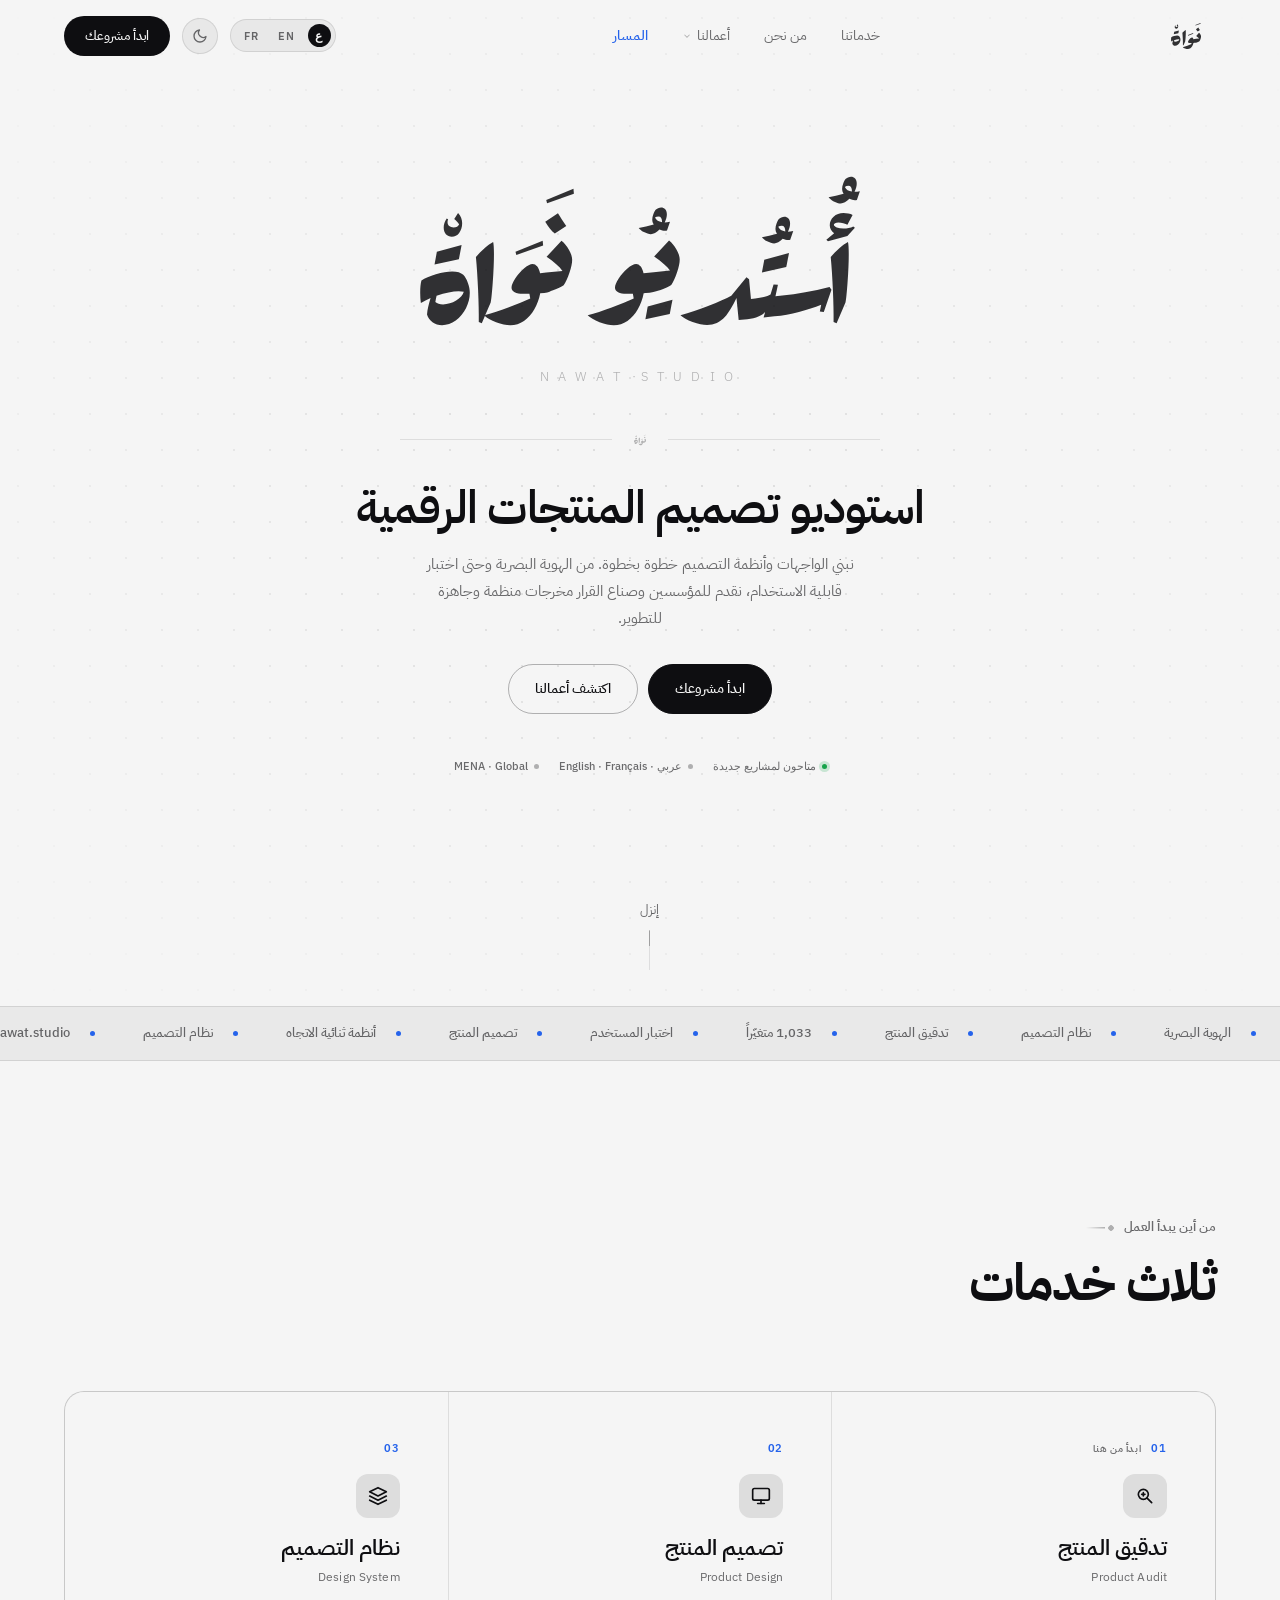
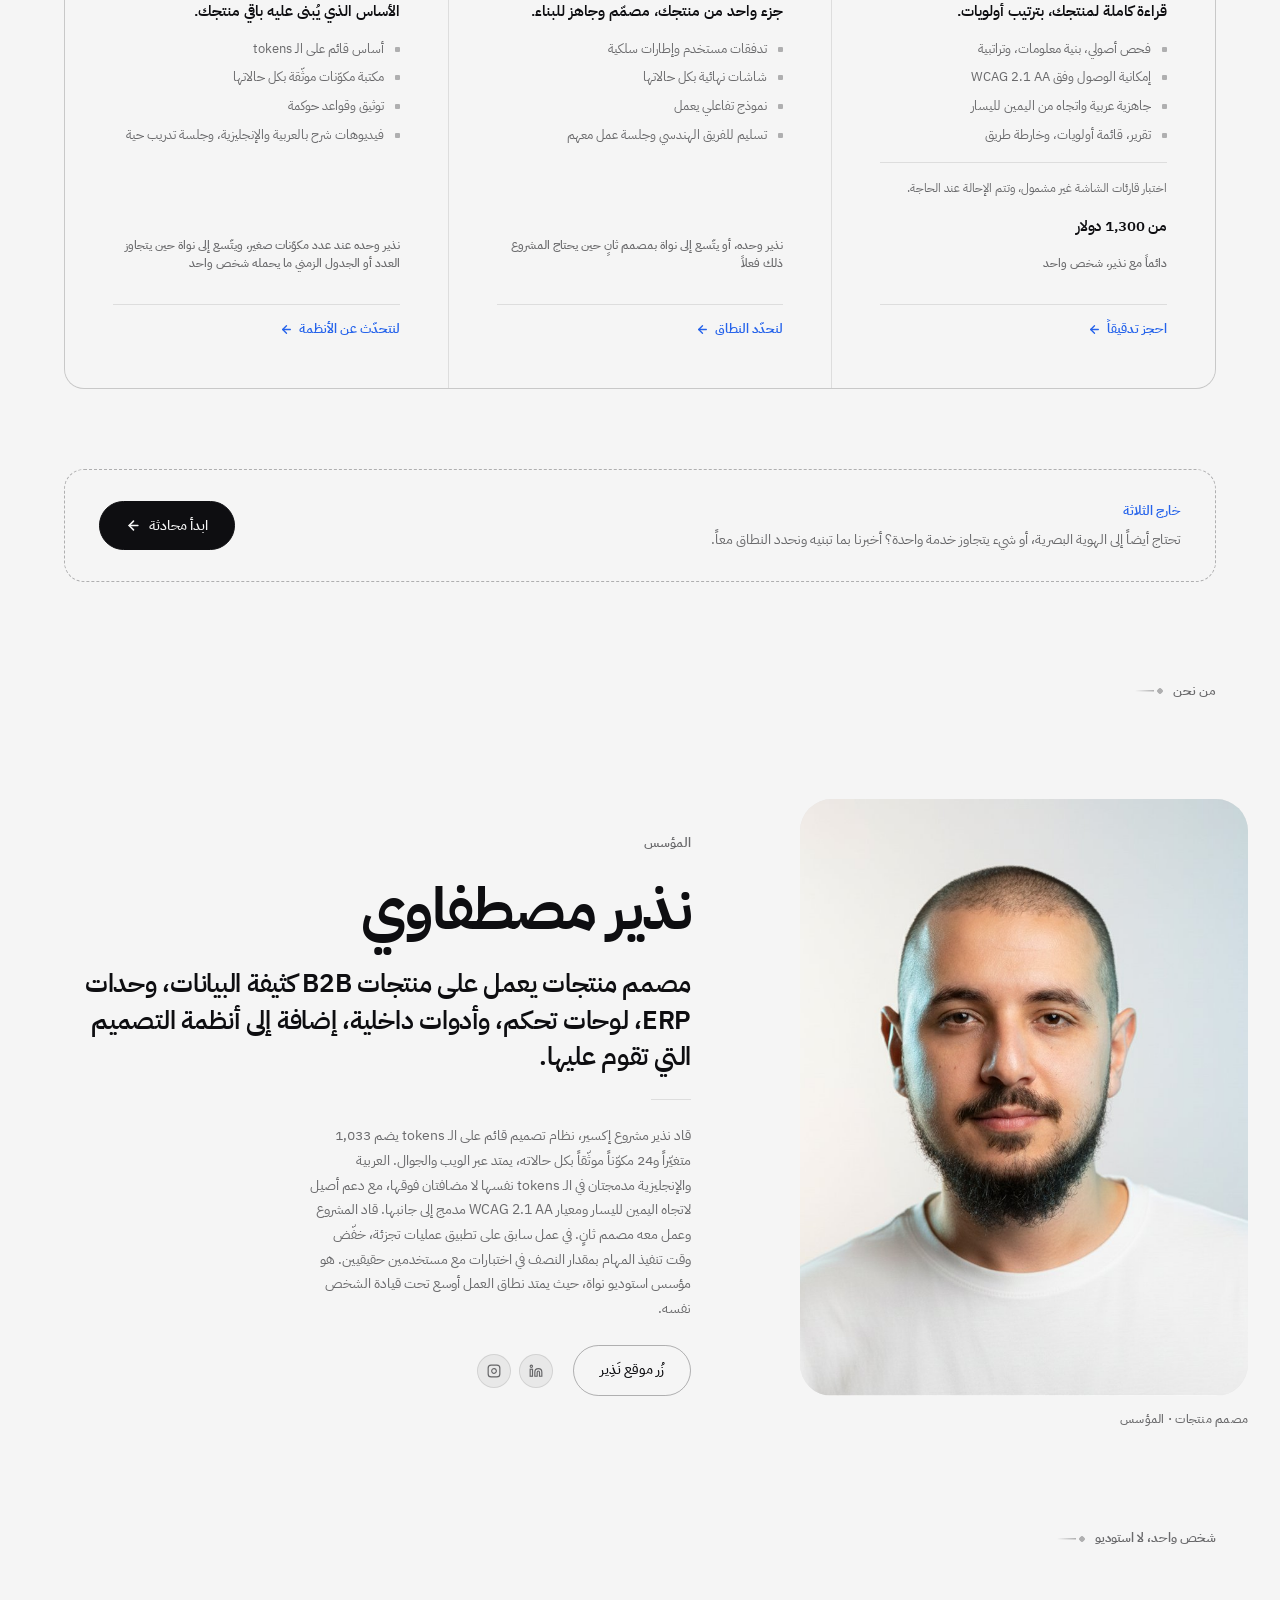
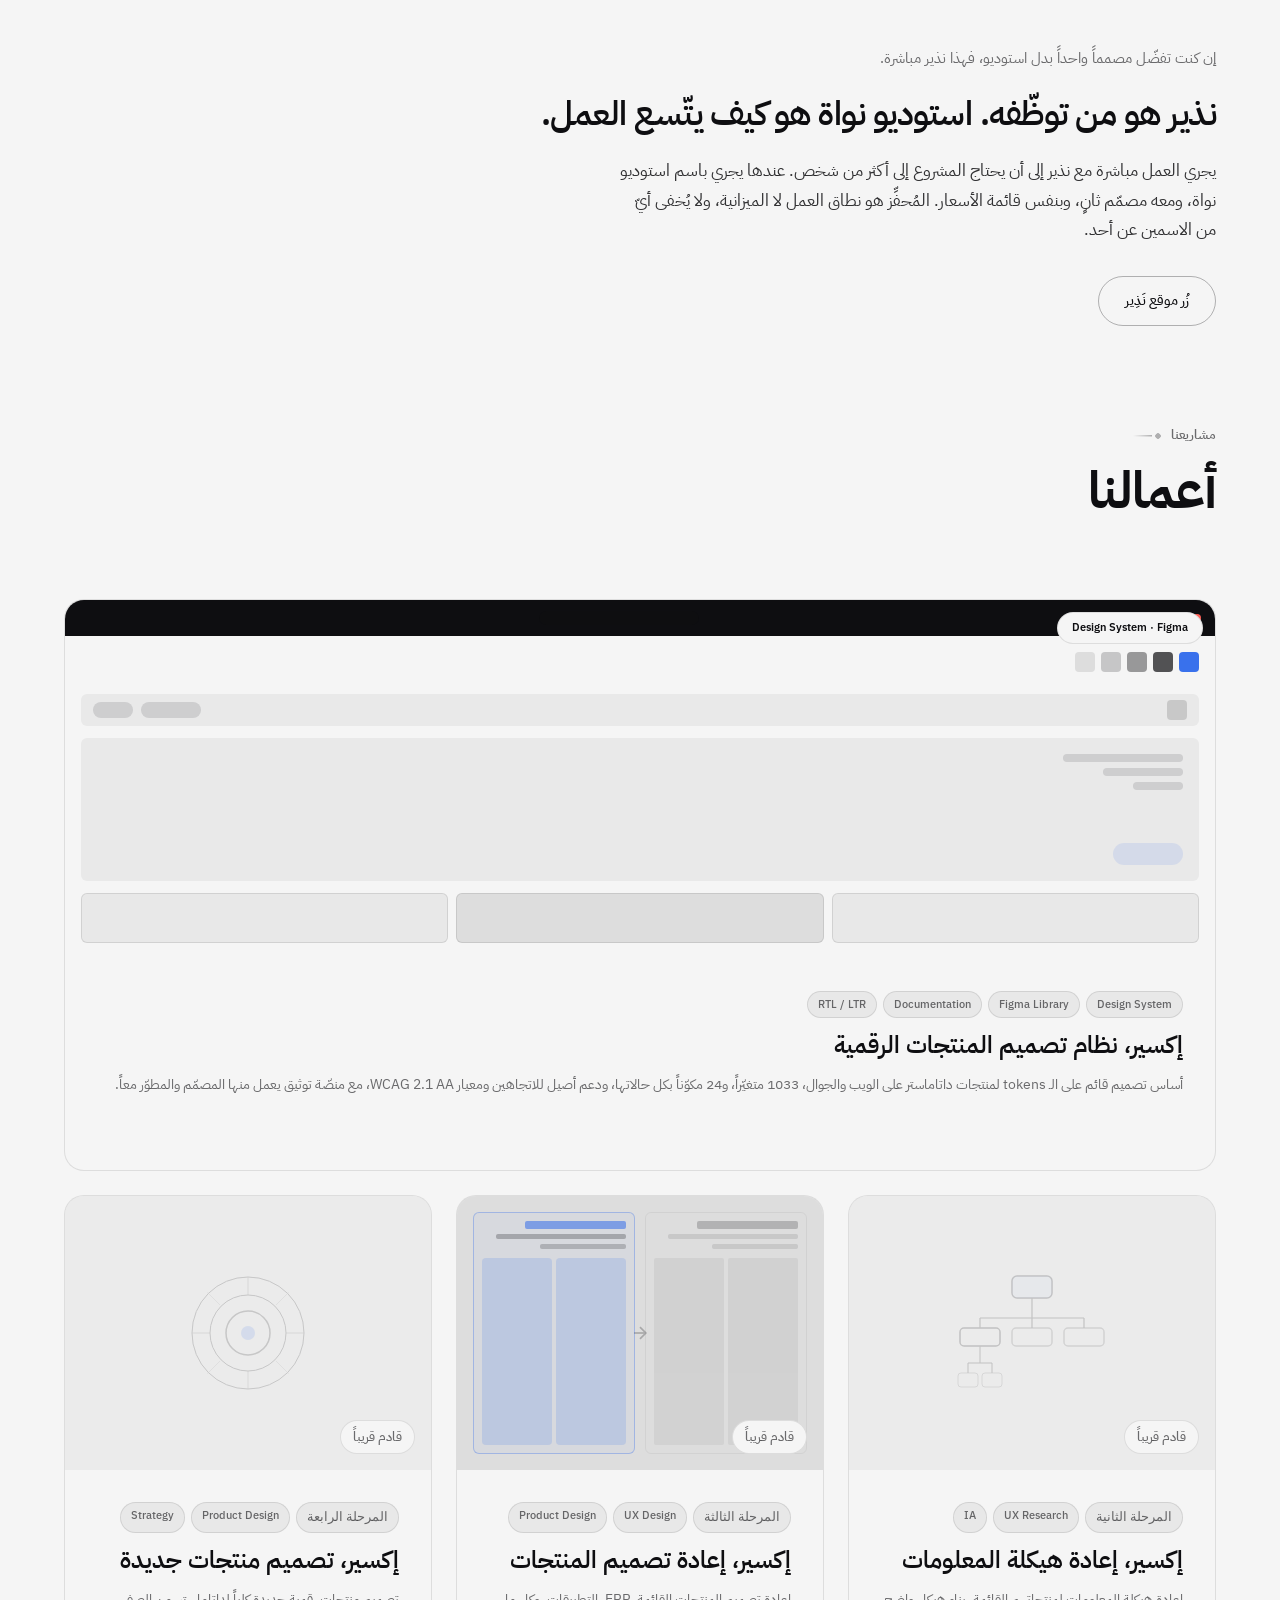
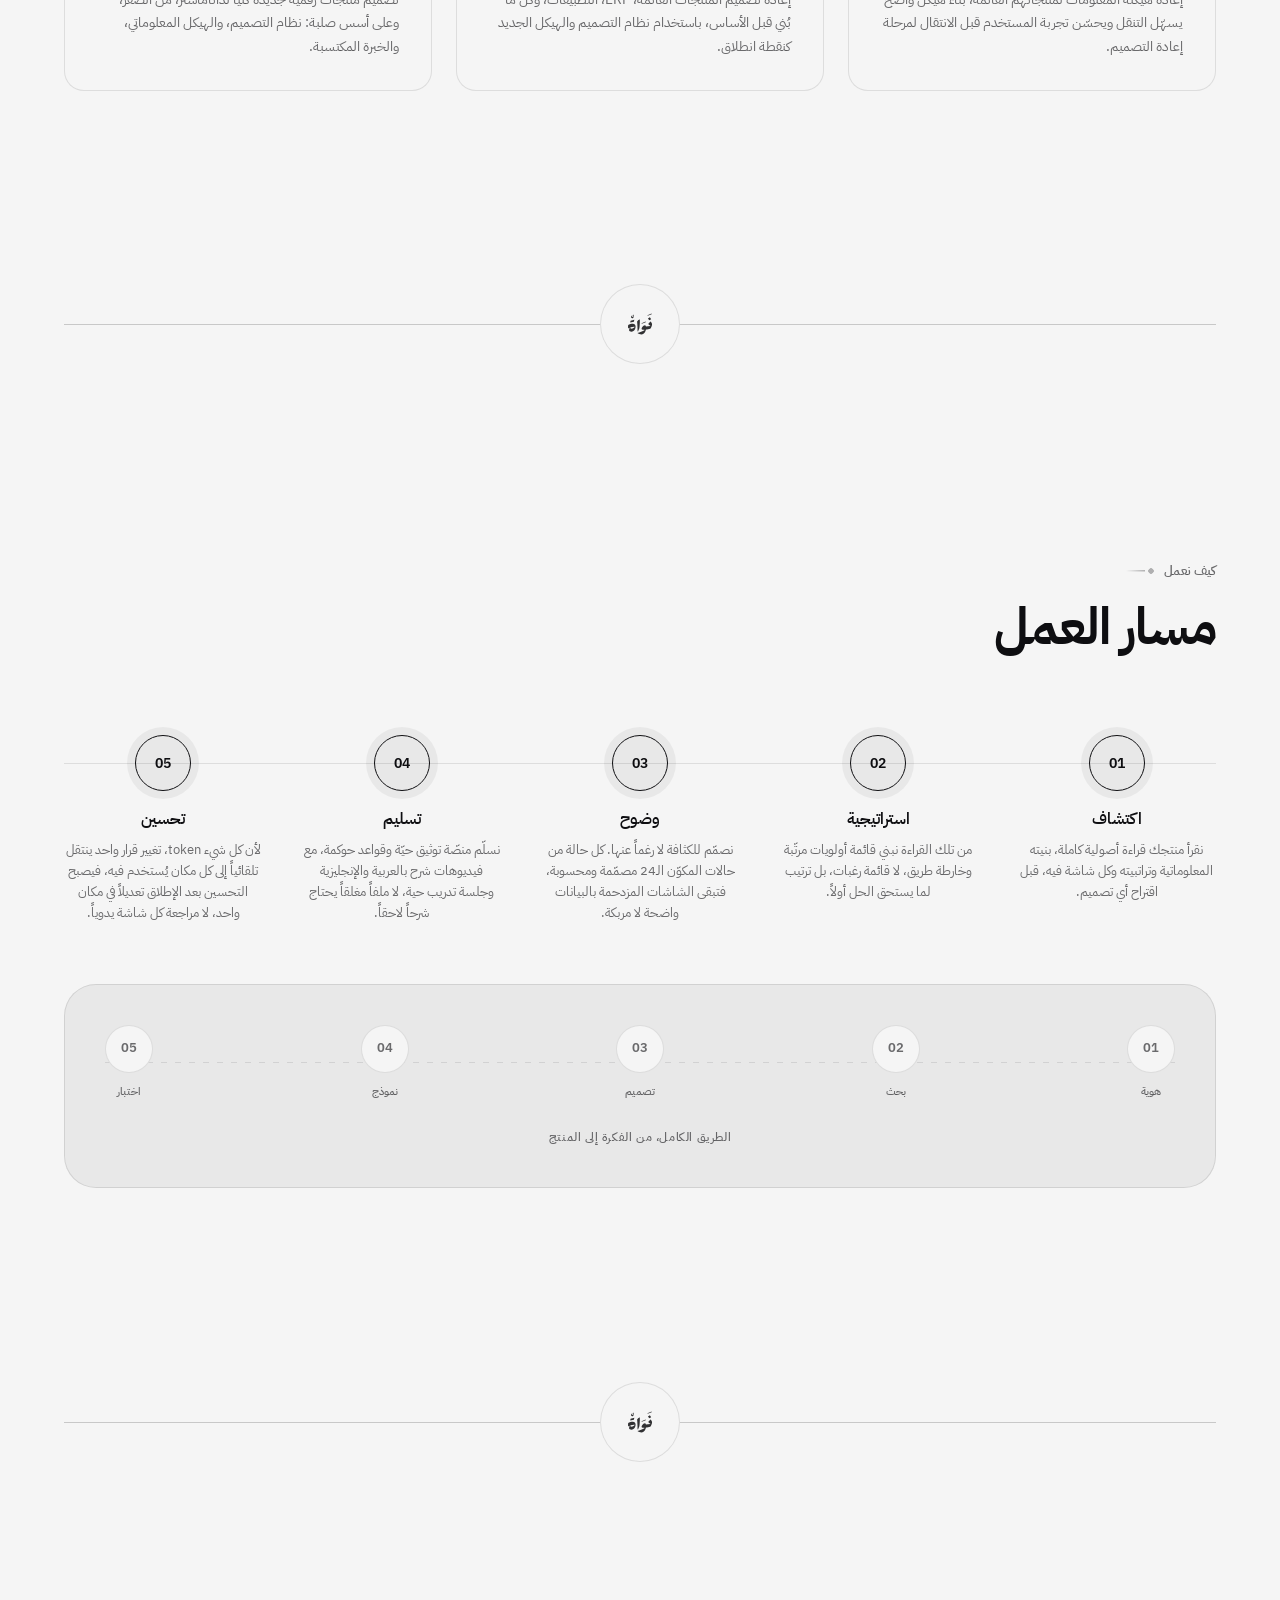
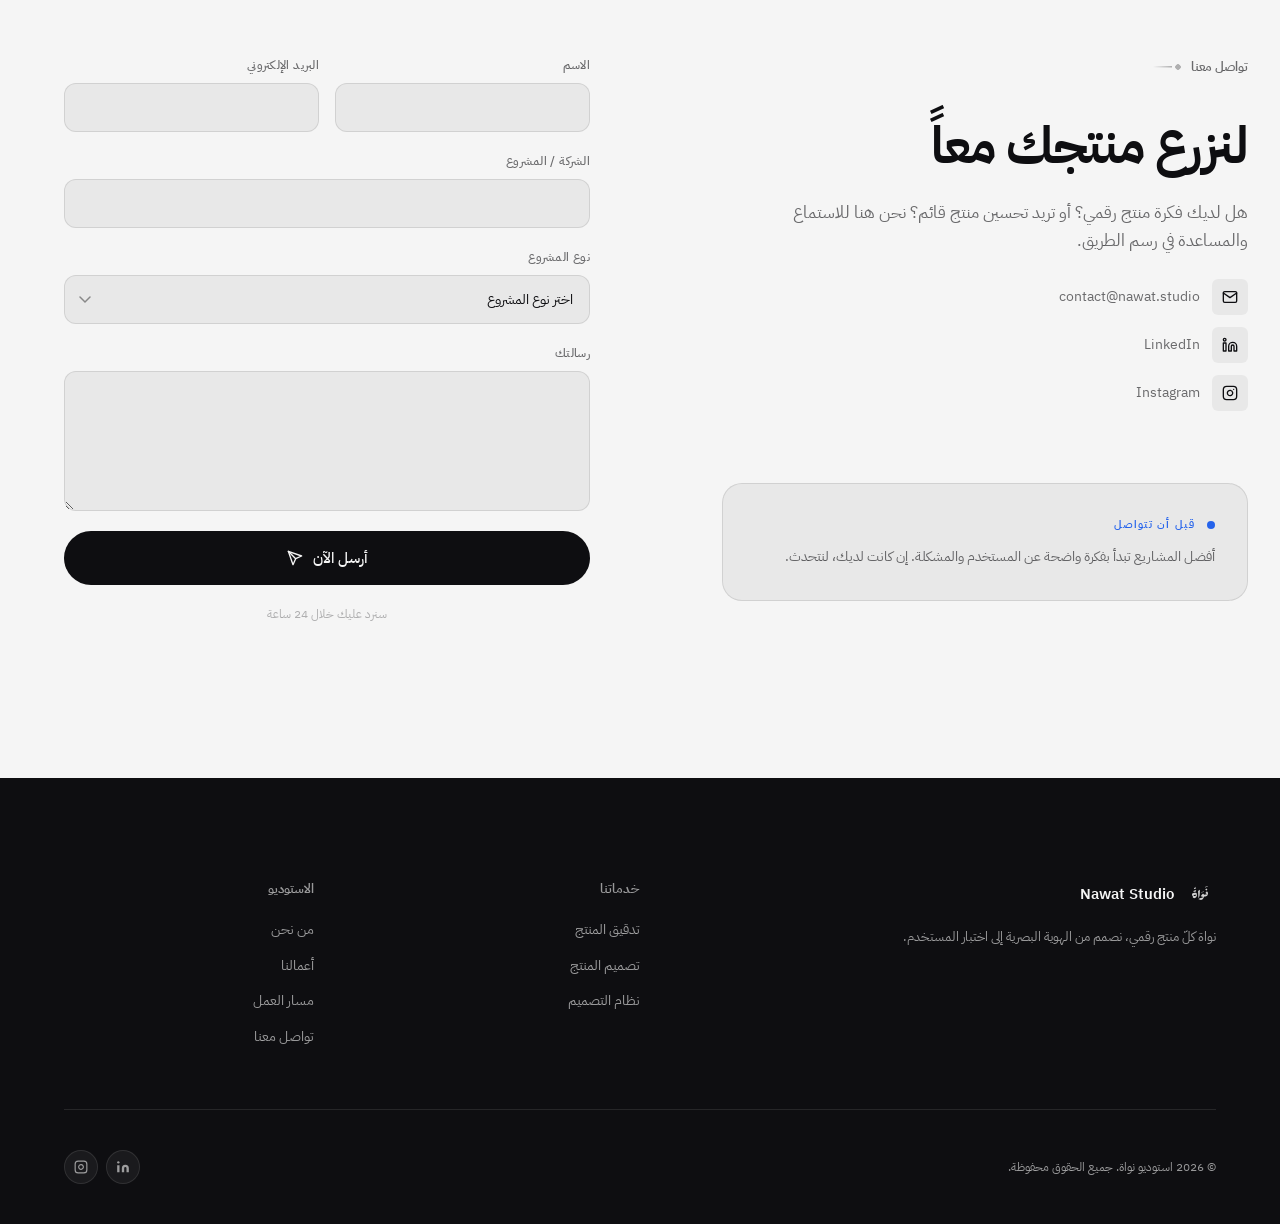
==== commit ac4b5c2f: "Give the Coming Soon badge a class again The three work-card badges carried their styling in inline " ====
--- a/index.html
+++ b/index.html
@@ -914,8 +914,8 @@
                 <rect x="60" y="8" width="40" height="22" rx="5" fill="#2563EB" opacity="0.12"/>
               </svg>
             </div>
-            <div style="position:absolute;inset:0;display:flex;align-items:flex-end;padding:16px;">
-              <span style="background:var(--c-bg);border:1px solid var(--c-border);border-radius:100px;padding:5px 12px;font-size:11px;font-weight:500;color:var(--c-text-60);">
+            <div class="work-coming-wrap">
+              <span class="work-coming-badge">
                 <span class="t-ar">قادم قريباً</span>
                 <span class="t-en">Coming Soon</span>
                 <span class="t-fr">À Venir</span>
@@ -980,8 +980,8 @@
                 <line x1="5" y1="12" x2="19" y2="12"/><polyline points="12 5 19 12 12 19"/>
               </svg>
             </div>
-            <div style="position:absolute;inset:0;display:flex;align-items:flex-end;padding:16px;">
-              <span style="background:var(--c-bg);border:1px solid var(--c-border);border-radius:100px;padding:5px 12px;font-size:11px;font-weight:500;color:var(--c-text-60);">
+            <div class="work-coming-wrap">
+              <span class="work-coming-badge">
                 <span class="t-ar">قادم قريباً</span>
                 <span class="t-en">Coming Soon</span>
                 <span class="t-fr">À Venir</span>
@@ -1036,8 +1036,8 @@
                 <line x1="37.1" y1="92.9" x2="24.4" y2="105.6" stroke="currentColor" stroke-width="1" opacity="0.3"/>
               </svg>
             </div>
-            <div style="position:absolute;inset:0;display:flex;align-items:flex-end;padding:16px;">
-              <span style="background:var(--c-bg);border:1px solid var(--c-border);border-radius:100px;padding:5px 12px;font-size:11px;font-weight:500;color:var(--c-text-60);">
+            <div class="work-coming-wrap">
+              <span class="work-coming-badge">
                 <span class="t-ar">قادم قريباً</span>
                 <span class="t-en">Coming Soon</span>
                 <span class="t-fr">À Venir</span>
--- a/styles.css
+++ b/styles.css
@@ -302,14 +302,6 @@
   transform: translateX(0);
 }
 
-/* Stagger delays */
-.stagger-1 { transition-delay: 0.1s; }
-.stagger-2 { transition-delay: 0.2s; }
-.stagger-3 { transition-delay: 0.3s; }
-.stagger-4 { transition-delay: 0.4s; }
-.stagger-5 { transition-delay: 0.5s; }
-.stagger-6 { transition-delay: 0.6s; }
-
 /* ================================================================
    NAVIGATION
    ================================================================ */
@@ -385,13 +377,6 @@
 [data-lang="ar"] .footer-logo-mark .lv-dark-ar { display: block !important; }
 [data-lang="en"] .footer-logo-mark .lv-dark-la { display: block !important; }
 [data-lang="fr"] .footer-logo-mark .lv-dark-la { display: block !important; }
-
-.nav-wordmark {
-  font-size: 16px;
-  font-weight: 600;
-  color: var(--c-text);
-  letter-spacing: -0.01em;
-}
 
 /* Nav Links */
 .nav-links {
@@ -1000,26 +985,6 @@
   position: relative;
 }
 
-.manifesto-inner {
-  position: relative;
-  z-index: 1;
-}
-
-.manifesto-label-wrap {
-  margin-bottom: 60px;
-}
-.manifesto-label-text {
-  font-size: 11px;
-  font-weight: 600;
-  letter-spacing: 0.12em;
-  text-transform: uppercase;
-  color: var(--blue);
-}
-
-.manifesto-body {
-  max-width: 900px;
-}
-
 .manifesto-line {
   display: block;
   font-size: clamp(18px, 2.4vw, 34px);
@@ -1150,13 +1115,6 @@
   margin-top: 2px;
 }
 
-.service-card-desc {
-  font-size: 14px;
-  line-height: 1.65;
-  color: var(--c-text-60);
-  flex: 1;
-}
-
 /* .service-card-arrow — removed (false affordance with no link target) */
 
 .service-card-link {
@@ -1181,81 +1139,10 @@
 }
 html[dir="rtl"] .service-card-link svg { transform: scaleX(-1); }
 
-/* Services Pipeline */
-.services-pipeline {
-  padding: 40px 0;
-  border-top: 1px solid var(--c-border);
-}
-
-/* .pipeline-label — removed with pipeline component */
-
-.pipeline-track {
-  display: flex;
-  align-items: center;
-  gap: 0;
-  position: relative;
-}
-
-.pipeline-step {
-  flex: 1;
-  display: flex;
-  flex-direction: column;
-  align-items: center;
-  gap: 10px;
-  position: relative;
-}
-
-.pipeline-step:not(:last-child)::after {
-  content: '';
-  position: absolute;
-  top: 18px;
-  inset-inline-end: 0;
-  width: 50%;
-  height: 1px;
-  background: var(--c-border);
-  z-index: 0;
-}
-
-.pipeline-step:not(:first-child)::before {
-  content: '';
-  position: absolute;
-  top: 18px;
-  inset-inline-start: 0;
-  width: 50%;
-  height: 1px;
-  background: linear-gradient(to right, var(--blue), var(--c-border));
-  z-index: 0;
-}
-
-.pipeline-dot {
-  width: 36px;
-  height: 36px;
-  border-radius: 50%;
-  background: var(--c-surface);
-  border: 1.5px solid var(--c-border);
-  display: flex;
-  align-items: center;
-  justify-content: center;
-  position: relative;
-  z-index: 1;
-  color: var(--c-text-60);
-  font-size: 10px;
-  font-weight: 600;
-  font-family: var(--font-latin);
-  transition: all var(--t-fast);
-}
-
 .pipeline-step.active .pipeline-dot {
   background: var(--blue-15);
   border-color: var(--blue);
   color: var(--blue);
-}
-
-.pipeline-name {
-  font-size: 11px;
-  font-weight: 500;
-  color: var(--c-text-60);
-  text-align: center;
 }
 .pipeline-step.active .pipeline-name { color: var(--c-text); }
 
@@ -1342,33 +1229,6 @@
 .work-card.full .work-card-image {
   aspect-ratio: unset;
   height: clamp(240px, 28vw, 420px);
-}
-
-.work-card-placeholder {
-  position: absolute;
-  inset: 0;
-  display: flex;
-  align-items: center;
-  justify-content: center;
-  background: var(--c-surface);
-}
-
-/* Animated placeholder pattern */
-.work-placeholder-inner {
-  width: 100%;
-  height: 100%;
-  position: relative;
-  overflow: hidden;
-}
-
-.work-placeholder-grid {
-  position: absolute;
-  inset: 0;
-  background-image:
-    linear-gradient(var(--c-border) 1px, transparent 1px),
-    linear-gradient(90deg, var(--c-border) 1px, transparent 1px);
-  background-size: 40px 40px;
-  opacity: 0.5;
 }
 
 .work-placeholder-tag {
@@ -1386,19 +1246,6 @@
   z-index: 1;
 }
 
-.work-coming-badge {
-  position: absolute;
-  inset: 0;
-  display: flex;
-  align-items: center;
-  justify-content: center;
-  font-size: 11px;
-  font-weight: 500;
-  color: var(--c-text-30);
-  letter-spacing: 0.1em;
-  text-transform: uppercase;
-}
-
 .work-card-body {
   padding: clamp(20px, 3vw, 32px);
   display: flex;
@@ -1484,38 +1331,6 @@
   display: block;
 }
 
-.founder-photo-placeholder {
-  width: 100%;
-  height: 100%;
-  background: var(--c-surface-md);
-  display: flex;
-  align-items: center;
-  justify-content: center;
-  position: relative;
-  overflow: hidden;
-}
-
-.founder-photo-bg-pattern {
-  position: absolute;
-  inset: 0;
-  background-image:
-    radial-gradient(circle at 30% 30%, var(--blue-08) 0%, transparent 50%),
-    radial-gradient(circle at 70% 80%, rgba(14,14,17,0.08) 0%, transparent 50%);
-}
-
-.founder-photo-icon {
-  position: relative;
-  z-index: 1;
-  width: 64px;
-  height: 64px;
-  background: var(--c-surface-md);
-  border-radius: 50%;
-  display: flex;
-  align-items: center;
-  justify-content: center;
-  color: var(--c-text-30);
-}
-
 .founder-photo-block {
   display: flex;
   flex-direction: column;
@@ -1605,12 +1420,6 @@
   color: var(--c-text);
 }
 
-.team-grid {
-  display: grid;
-  grid-template-columns: repeat(auto-fill, minmax(300px, 1fr));
-  gap: 24px;
-}
-
 .team-card {
   background: var(--c-surface);
   border: 1px solid var(--c-border);
@@ -1621,45 +1430,6 @@
 .team-card:hover {
   transform: translateY(-4px);
   box-shadow: 0 16px 40px rgba(0,0,0,0.08);
-}
-
-.team-card-photo {
-  aspect-ratio: 1 / 1;
-  background: var(--c-surface-md);
-  position: relative;
-  overflow: hidden;
-}
-
-.team-card-photo img {
-  width: 100%;
-  height: 100%;
-  object-fit: cover;
-  object-position: top;
-}
-
-.team-photo-placeholder {
-  width: 100%;
-  height: 100%;
-  display: flex;
-  align-items: center;
-  justify-content: center;
-  background: var(--c-surface-md);
-}
-
-.team-card-body {
-  padding: 20px 24px;
-}
-
-.team-name {
-  font-size: 18px;
-  font-weight: 600;
-  color: var(--c-text);
-}
-
-.team-role {
-  font-size: 13px;
-  color: var(--c-text-60);
-  margin-top: 4px;
 }
 
 /* ================================================================
@@ -2362,10 +2132,6 @@
   .process-num { width: 44px; height: 44px; font-size: 14px; background: var(--c-bg); }
   .process-content { text-align: start; }
 
-  /* ── 4. Pull-quote — mobile ─────────────────────────────────── */
-  .pull-quote { flex-direction: column; gap: 16px; }
-  .pull-quote-mark::after { font-size: 60px; }
-
   .form-row { grid-template-columns: 1fr; }
 
   .footer-top {
@@ -2381,8 +2147,6 @@
 @media (max-width: 480px) {
   :root { --gutter: 20px; }
 
-  .hero-badge { font-size: 11px; }
-
   .process-grid { grid-template-columns: 1fr; }
   .process-step { flex-direction: row; gap: 16px; align-items: flex-start; }
   .process-content { text-align: start; }
@@ -2395,9 +2159,6 @@
    RTL / LTR Specific Adjustments
    ================================================================ */
 html[dir="ltr"] .section-label::before { margin-right: 0; }
-html[dir="ltr"] .pipeline-step:not(:first-child)::before {
-  background: linear-gradient(to right, var(--blue), var(--c-border));
-}
 
 /* Nav layout for RTL */
 html[dir="rtl"] .nav-controls { margin-inline-start: auto; margin-inline-end: 0; }
@@ -2468,11 +2229,6 @@
   .hero { min-height: 100svh; }
 }
 
-/* Nav wordmark font */
-.nav-wordmark { font-family: var(--font-arabic); }
-html[lang="en"] .nav-wordmark,
-html[lang="fr"] .nav-wordmark { font-family: var(--font-latin); }
-
 /* Blue dot available pulse (reused in contact section) */
 @keyframes dotPulse {
   0%, 100% { box-shadow: 0 0 0 0 rgba(37,99,235,0.4); }
@@ -2552,12 +2308,8 @@
   color: var(--c-text);
   transform: scale(1.05);
 }
-
-/* Light mode: soften hover backgrounds on belief items + service cards */
-[data-theme="light"] .manifesto-belief-item:hover { background: #F0F0F0 !important; }
 [data-theme="light"] .service-card:hover { background: #F0F0F0 !important; }
 [data-theme="light"] .service-card:hover .service-icon-wrap { background: var(--blue-08) !important; }
-.service-card-arrow { color: var(--c-text-60); }
 
 /* Pipeline dots: dark */
 .pipeline-step.active .pipeline-dot {
@@ -3061,105 +2813,6 @@
   color: var(--c-text-60);
   text-align: center;
 }
-.process-visual-seed {
-  position: absolute;
-  inset-inline-start: 50%;
-  top: 50%;
-  transform: translate(-50%, -50%);
-  width: 200px;
-  height: 200px;
-  opacity: 0.04;
-  pointer-events: none;
-}
-
-/* ─ Services full-spectrum band ─ */
-.spectrum-header {
-  padding: 28px 28px 24px;
-  border-bottom: 1px solid var(--c-border);
-  display: flex;
-  flex-direction: column;
-  gap: 12px;
-}
-.spectrum-header-meta {
-  display: flex;
-  align-items: center;
-  gap: 12px;
-}
-.spectrum-header-title {
-  font-size: clamp(18px, 2vw, 22px);
-  font-weight: 600;
-  color: var(--c-text);
-  margin: 0;
-}
-.spectrum-header-desc {
-  font-size: 14px;
-  color: var(--c-text-60);
-  line-height: 1.6;
-  max-width: 560px;
-  margin: 0;
-}
-
-.spectrum-band {
-  margin-top: 60px;
-  border: 1px solid var(--c-border);
-  border-top: 3px solid var(--blue);
-  border-radius: var(--radius-lg);
-  overflow: hidden;
-  background: var(--c-bg);
-}
-.spectrum-top {
-  display: grid;
-  grid-template-columns: repeat(5, 1fr);
-  background: var(--c-border);
-  gap: 1px;
-}
-.spectrum-cell {
-  background: var(--c-bg);
-  padding: 28px 16px;
-  text-align: center;
-  display: flex;
-  flex-direction: column;
-  align-items: center;
-  gap: 10px;
-  transition: background var(--t-fast);
-}
-.spectrum-cell:hover {
-  background: var(--blue-08, rgba(37, 99, 235, 0.06));
-}
-.spectrum-cell-num {
-  display: inline-flex;
-  align-items: center;
-  justify-content: center;
-  width: 26px;
-  height: 26px;
-  border-radius: 50%;
-  background: var(--blue-15, rgba(37, 99, 235, 0.12));
-  color: var(--blue);
-  font-size: 10px;
-  font-weight: 700;
-  letter-spacing: 0.04em;
-  font-family: var(--font-latin);
-}
-.spectrum-cell-name {
-  font-size: 13px;
-  font-weight: 500;
-  color: var(--c-text);
-  line-height: 1.35;
-}
-.spectrum-bottom {
-  padding: 20px 24px;
-  display: flex;
-  align-items: center;
-  justify-content: space-between;
-  gap: 16px;
-  flex-wrap: wrap;
-  background: var(--c-surface);
-  border-top: 1px solid var(--c-border);
-}
-.spectrum-tagline {
-  font-size: 13px;
-  color: var(--c-text-60);
-}
 .spectrum-cta {
   display: inline-flex;
   align-items: center;
@@ -3178,141 +2831,6 @@
   opacity: 0.88;
   transform: translateY(-1px);
 }
-
-/* ─ Quote / Pull-quote element ─ */
-.pull-quote {
-  padding: clamp(40px, 6vw, 80px) 0;
-  display: flex;
-  align-items: center;
-  gap: 32px;
-  border-top: 1px solid var(--c-border);
-  border-bottom: 1px solid var(--c-border);
-}
-.pull-quote-mark {
-  font-size: 120px;
-  line-height: 0.7;
-  color: var(--c-border);
-  font-family: var(--font-latin);
-  font-weight: 700;
-  flex-shrink: 0;
-  padding-top: 24px;
-}
-html[dir="rtl"] .pull-quote-mark {
-  /* Arabic uses right-opening guillemet; order flips naturally in RTL flex */
-  font-family: var(--font-arabic);
-}
-html[dir="rtl"] .pull-quote-mark::after {
-  content: '«';
-}
-html[dir="ltr"] .pull-quote-mark::after {
-  content: '"';
-}
-/* Remove any text node content in the element; content comes from ::after */
-.pull-quote-mark { font-size: 0; }
-.pull-quote-mark::after { font-size: 120px; }
-.pull-quote-text {
-  font-size: clamp(18px, 2.5vw, 32px);
-  font-weight: 400;
-  line-height: 1.4;
-  letter-spacing: -0.01em;
-  color: var(--c-text-85);
-}
-.pull-quote-author {
-  margin-top: 16px;
-  font-size: 13px;
-  color: var(--c-text-60);
-}
-
-/* Founder photo — professional dark-bg styling */
-.founder-photo-dark {
-  width: 100%;
-  height: 100%;
-  background: linear-gradient(160deg, #1a1a1f 0%, #0E0E11 60%, #161619 100%);
-  display: flex;
-  align-items: flex-end;
-  justify-content: center;
-  position: relative;
-  overflow: hidden;
-}
-.founder-photo-silhouette {
-  position: absolute;
-  bottom: 0;
-  left: 50%;
-  transform: translateX(-50%);
-  width: 70%;
-  height: 90%;
-  background: linear-gradient(to top, #2a2a30 0%, #1e1e24 40%, transparent 100%);
-  border-radius: 50% 50% 0 0;
-  opacity: 0.5;
-}
-.founder-photo-overlay {
-  position: absolute;
-  inset: 0;
-  background: radial-gradient(ellipse at 30% 20%, rgba(37,99,235,0.04) 0%, transparent 60%);
-}
-.founder-img-instruction {
-  position: absolute;
-  inset: 0;
-  display: flex;
-  align-items: center;
-  justify-content: center;
-  flex-direction: column;
-  gap: 8px;
-  z-index: 10;
-}
-.founder-img-icon {
-  width: 48px; height: 48px;
-  background: rgba(245,245,245,0.06);
-  border: 1px solid rgba(245,245,245,0.12);
-  border-radius: 50%;
-  display: flex;
-  align-items: center;
-  justify-content: center;
-  color: rgba(245,245,245,0.4);
-}
-.founder-img-text {
-  font-size: 11px;
-  color: rgba(245,245,245,0.3);
-  font-family: var(--font-latin);
-  letter-spacing: 0.05em;
-}
-
-/* Team card photo dark */
-.team-photo-dark {
-  width: 100%;
-  height: 100%;
-  background: linear-gradient(150deg, #e8e5df 0%, #d4d0c8 100%);
-  position: relative;
-  overflow: hidden;
-  display: flex;
-  align-items: flex-end;
-  justify-content: center;
-}
-[data-theme="dark"] .team-photo-dark {
-  background: linear-gradient(150deg, #1e1e23 0%, #161619 100%);
-}
-.team-photo-silhouette {
-  position: absolute;
-  bottom: 0;
-  left: 50%;
-  transform: translateX(-50%);
-  width: 65%;
-  height: 85%;
-  background: linear-gradient(to top, rgba(14,14,17,0.2) 0%, transparent 80%);
-  border-radius: 50% 50% 0 0;
-}
-[data-theme="dark"] .team-photo-silhouette {
-  background: linear-gradient(to top, rgba(245,245,245,0.08) 0%, transparent 80%);
-}
-
-/* ─ Available badge on contact ─ */
-.available-pulse {
-  width: 8px; height: 8px;
-  background: #16a34a;
-  border-radius: 50%;
-  flex-shrink: 0;
-  animation: availPulse 2.5s ease-in-out infinite;
-}
 @keyframes availPulse {
   0%, 100% { box-shadow: 0 0 0 0 rgba(22,163,74,0.4); }
   50%       { box-shadow: 0 0 0 5px transparent; }
@@ -3325,154 +2843,17 @@
 @media (max-width: 768px) {
   .nav-logo-mark { width: 40px; height: 40px; }
   .hero-calligraphy-main { width: clamp(220px, 82vw, 420px); }
-  .spectrum-top { grid-template-columns: repeat(3, 1fr); }
-  /* Fill the empty cell in the last row when 5 items don't divide evenly */
-  .spectrum-cell:last-child { grid-column: span 2; }
   .process-visual { padding: 24px 16px; }
-  .pull-quote { flex-direction: column; gap: 16px; }
-  .pull-quote-mark { font-size: 60px; }
   /* Faster ticker on mobile */
   .ticker-track { animation-duration: 15s !important; }
 }
 @media (max-width: 480px) {
   .hero-latin-track { letter-spacing: 0.35em; }
-  .spectrum-top { grid-template-columns: 1fr 1fr; }
-}
-
-/* ================================================================
-   MANIFESTO — Two-column redesign
-   ================================================================ */
-
-/* Light mode: replace blue glow with a very soft neutral */
-
-.manifesto-header {
-  margin-bottom: clamp(40px, 5vw, 64px);
-}
-
-/* Two-column grid */
-.manifesto-layout {
-  display: grid;
-  grid-template-columns: 1fr minmax(260px, 320px);
-  gap: clamp(40px, 6vw, 100px);
-  align-items: center;
-}
-@media (max-width: 960px) {
-  .manifesto-layout { grid-template-columns: 1fr; }
-  .manifesto-aside  { flex-direction: row; flex-wrap: wrap; justify-content: center; }
-}
-
-/* ─ Visual aside ─ */
-.manifesto-aside {
-  display: flex;
-  flex-direction: column;
-  align-items: center;
-  gap: 40px;
-}
-
-/* Concentric seed rings */
-.manifesto-rings {
-  position: relative;
-  width: 240px;
-  height: 240px;
-  display: flex;
-  align-items: center;
-  justify-content: center;
-  flex-shrink: 0;
-}
-.manifesto-ring {
-  position: absolute;
-  border-radius: 50%;
-  border: 1px solid var(--c-border);
-  animation: manifesto-ring-pulse 5s ease-in-out infinite;
-}
-.manifesto-ring.r1 {
-  width: 100%; height: 100%;
-  animation-delay: 0s;
-}
-.manifesto-ring.r2 {
-  width: 68%; height: 68%;
-  opacity: 0.6;
-  animation-delay: 0.6s;
-}
-.manifesto-ring.r3 {
-  width: 40%; height: 40%;
-  opacity: 0.35;
-  animation-delay: 1.2s;
 }
 @keyframes manifesto-ring-pulse {
   0%, 100% { transform: scale(1); opacity: 0.5; }
   50%       { transform: scale(1.04); opacity: 1; }
 }
-.manifesto-ring.r1 { animation-name: manifesto-ring-pulse; }
-.manifesto-ring.r2 { animation-name: manifesto-ring-pulse; }
-.manifesto-ring.r3 { animation-name: manifesto-ring-pulse; }
-
-.manifesto-seed-center {
-  width: 76px; height: 76px;
-  background: var(--c-bg);
-  backface-visibility: hidden;
-  -webkit-backface-visibility: hidden;
-  border: 1px solid var(--c-border);
-  border-radius: 50%;
-  display: flex;
-  align-items: center;
-  justify-content: center;
-  position: relative;
-  z-index: 1;
-  transition: transform 0.6s var(--ease-spring);
-}
-.manifesto-seed-center:hover { transform: rotate(179.99deg) scale(1.08); }
-.manifesto-seed-center img {
-  width: 44px; height: 44px;
-  object-fit: contain;
-  opacity: 0.85;
-}
-
-/* Core belief list */
-.manifesto-beliefs {
-  list-style: none;
-  padding: 0; margin: 0;
-  width: 100%;
-  border: 1px solid var(--c-border);
-  border-radius: var(--radius-lg);
-  overflow: hidden;
-  background: var(--c-border);
-  display: flex;
-  flex-direction: column;
-  gap: 1px;
-}
-.manifesto-belief-item {
-  background: var(--c-bg);
-  padding: 20px;
-  display: flex;
-  align-items: flex-start;
-  gap: 14px;
-  transition: background var(--t-fast);
-}
-.manifesto-belief-item:hover { background: var(--c-surface); }
-.manifesto-belief-num {
-  font-size: 10px;
-  font-weight: 600;
-  letter-spacing: 0.1em;
-  color: var(--c-text-30);
-  font-family: var(--font-latin);
-  padding-top: 3px;
-  flex-shrink: 0;
-}
-.manifesto-belief-title {
-  font-size: 13px;
-  font-weight: 600;
-  color: var(--c-text);
-  margin-bottom: 5px;
-}
-.manifesto-belief-desc {
-  font-size: 12px;
-  color: var(--c-text-60);
-  line-height: 1.6;
-}
-
-/* Manifesto body: max-width removed for 2-col layout */
-.manifesto-body { max-width: none; }
 
 /* Section label inside manifesto — dark mode needs white override */
 [data-theme="dark"] .manifesto .section-label {
@@ -3480,27 +2861,6 @@
 }
 [data-theme="dark"] .manifesto .section-label::before {
   color: rgba(255, 255, 255, 0.25);
-}
-
-/* Responsive */
-@media (max-width: 900px) {
-  .manifesto-layout {
-    grid-template-columns: 1fr;
-  }
-  .manifesto-aside {
-    flex-direction: row;
-    align-items: flex-start;
-    gap: 32px;
-  }
-  .manifesto-rings {
-    width: 160px; height: 160px;
-    flex-shrink: 0;
-  }
-  .manifesto-seed-center { width: 52px; height: 52px; }
-  .manifesto-seed-center img { width: 30px; height: 30px; }
-}
-@media (max-width: 600px) {
-  .manifesto-aside { flex-direction: column; align-items: center; }
 }
 
 
@@ -3673,6 +3033,31 @@
 .services-bridge-btn {
   flex-shrink: 0;
 }
+
+/* ================================================================
+   WORK CARDS — "Coming Soon" pill
+   These three badges carried their styling in inline style attributes,
+   which meant the look could not be changed in one place. Values below
+   are copied verbatim from those attributes, so this is a refactor and
+   not a restyle. (An older .work-coming-badge existed for a different,
+   full-overlay design and was removed with the other dead rules.)
+   ================================================================ */
+.work-coming-wrap {
+  position: absolute;
+  inset: 0;
+  display: flex;
+  align-items: flex-end;
+  padding: 16px;
+}
+.work-coming-badge {
+  background: var(--c-bg);
+  border: 1px solid var(--c-border);
+  border-radius: 100px;
+  padding: 5px 12px;
+  font-size: 11px;
+  font-weight: 500;
+  color: var(--c-text-60);
+}
 html[dir="rtl"] .services-bridge-btn svg { transform: scaleX(-1); }
 
 @media (max-width: 768px) {
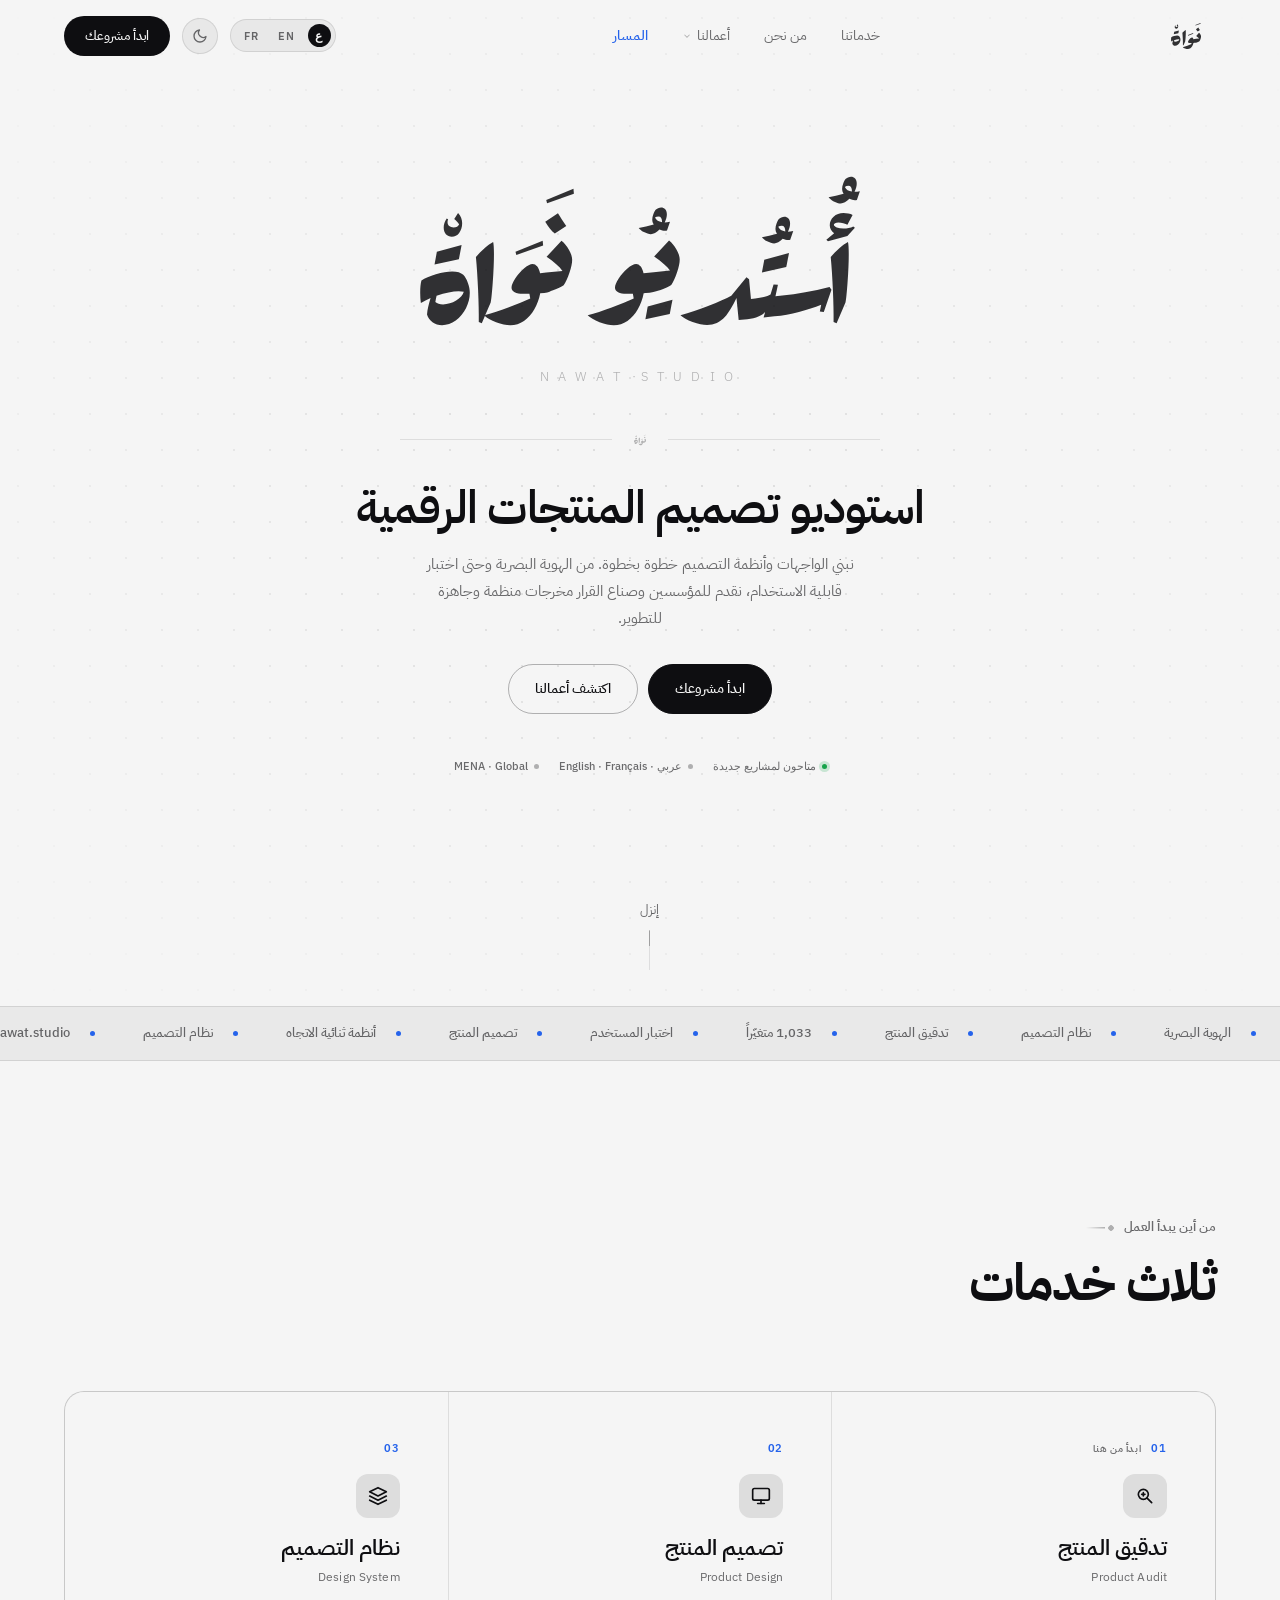
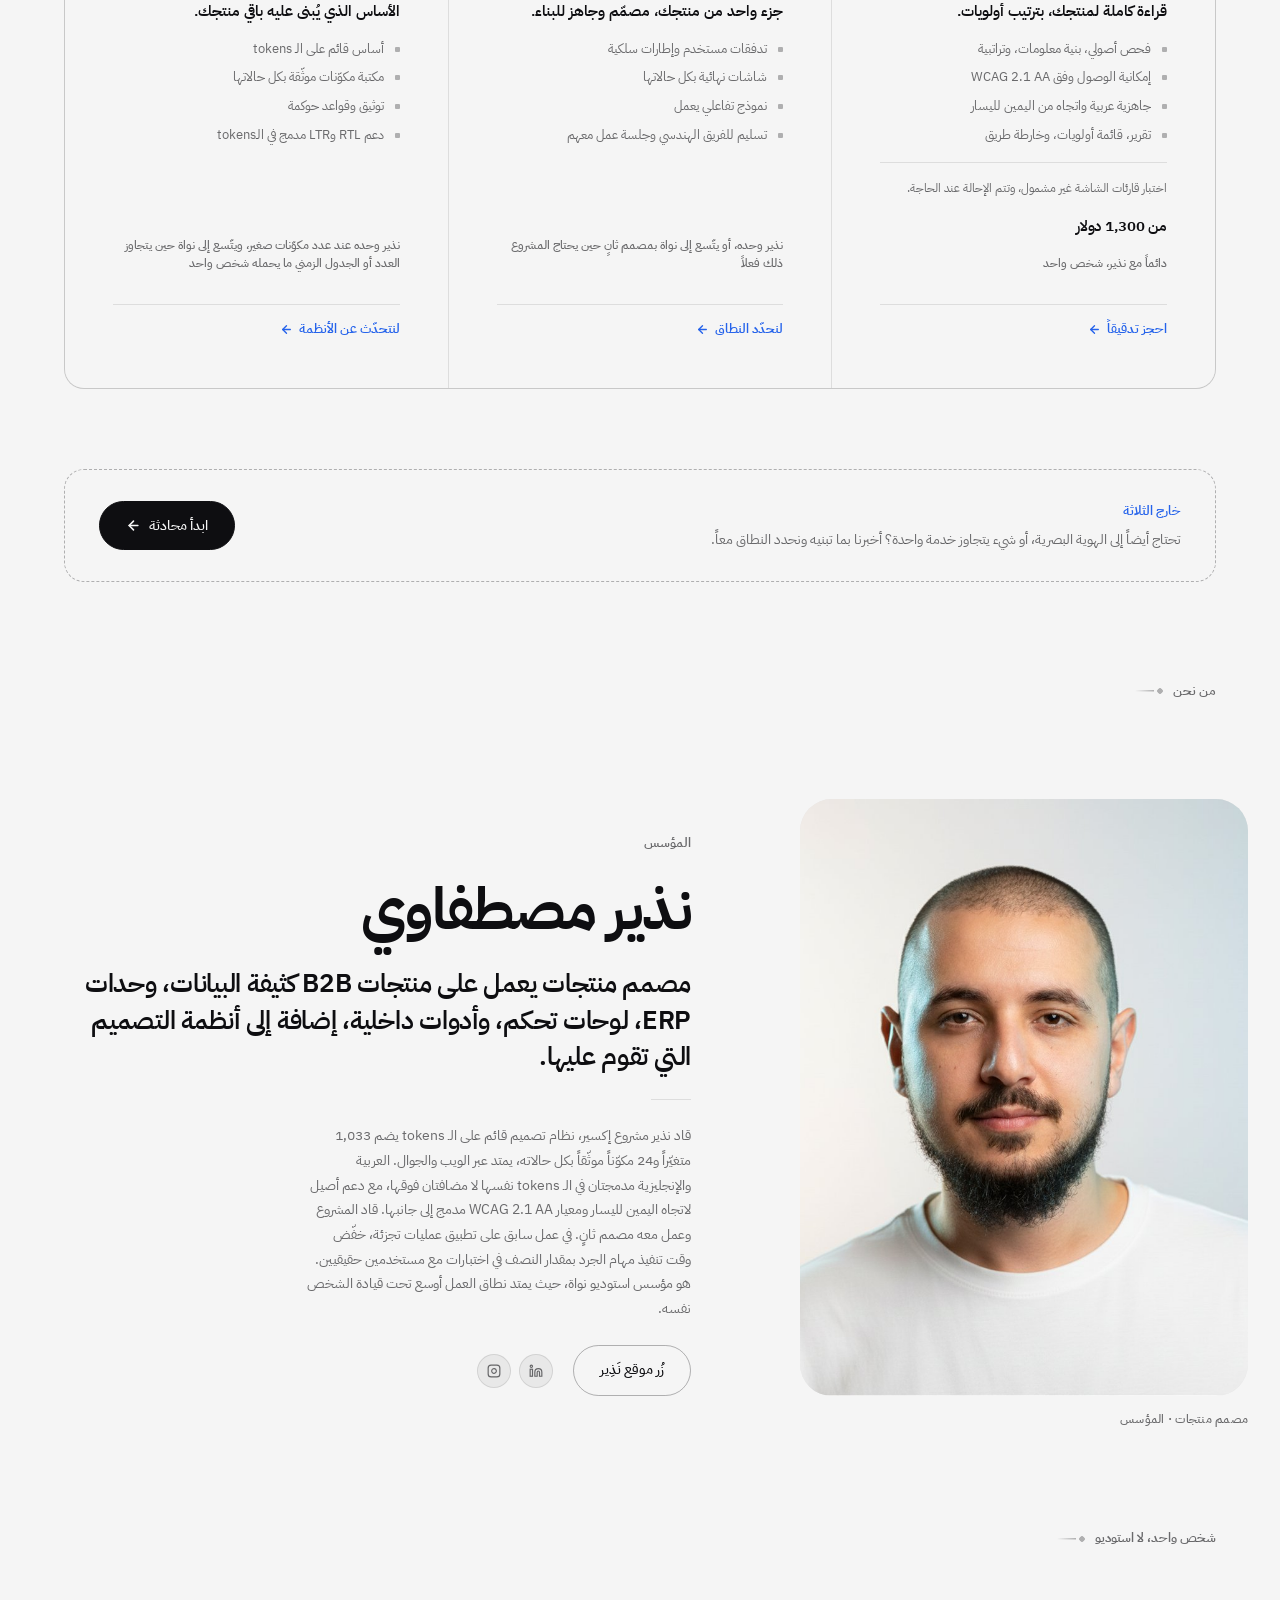
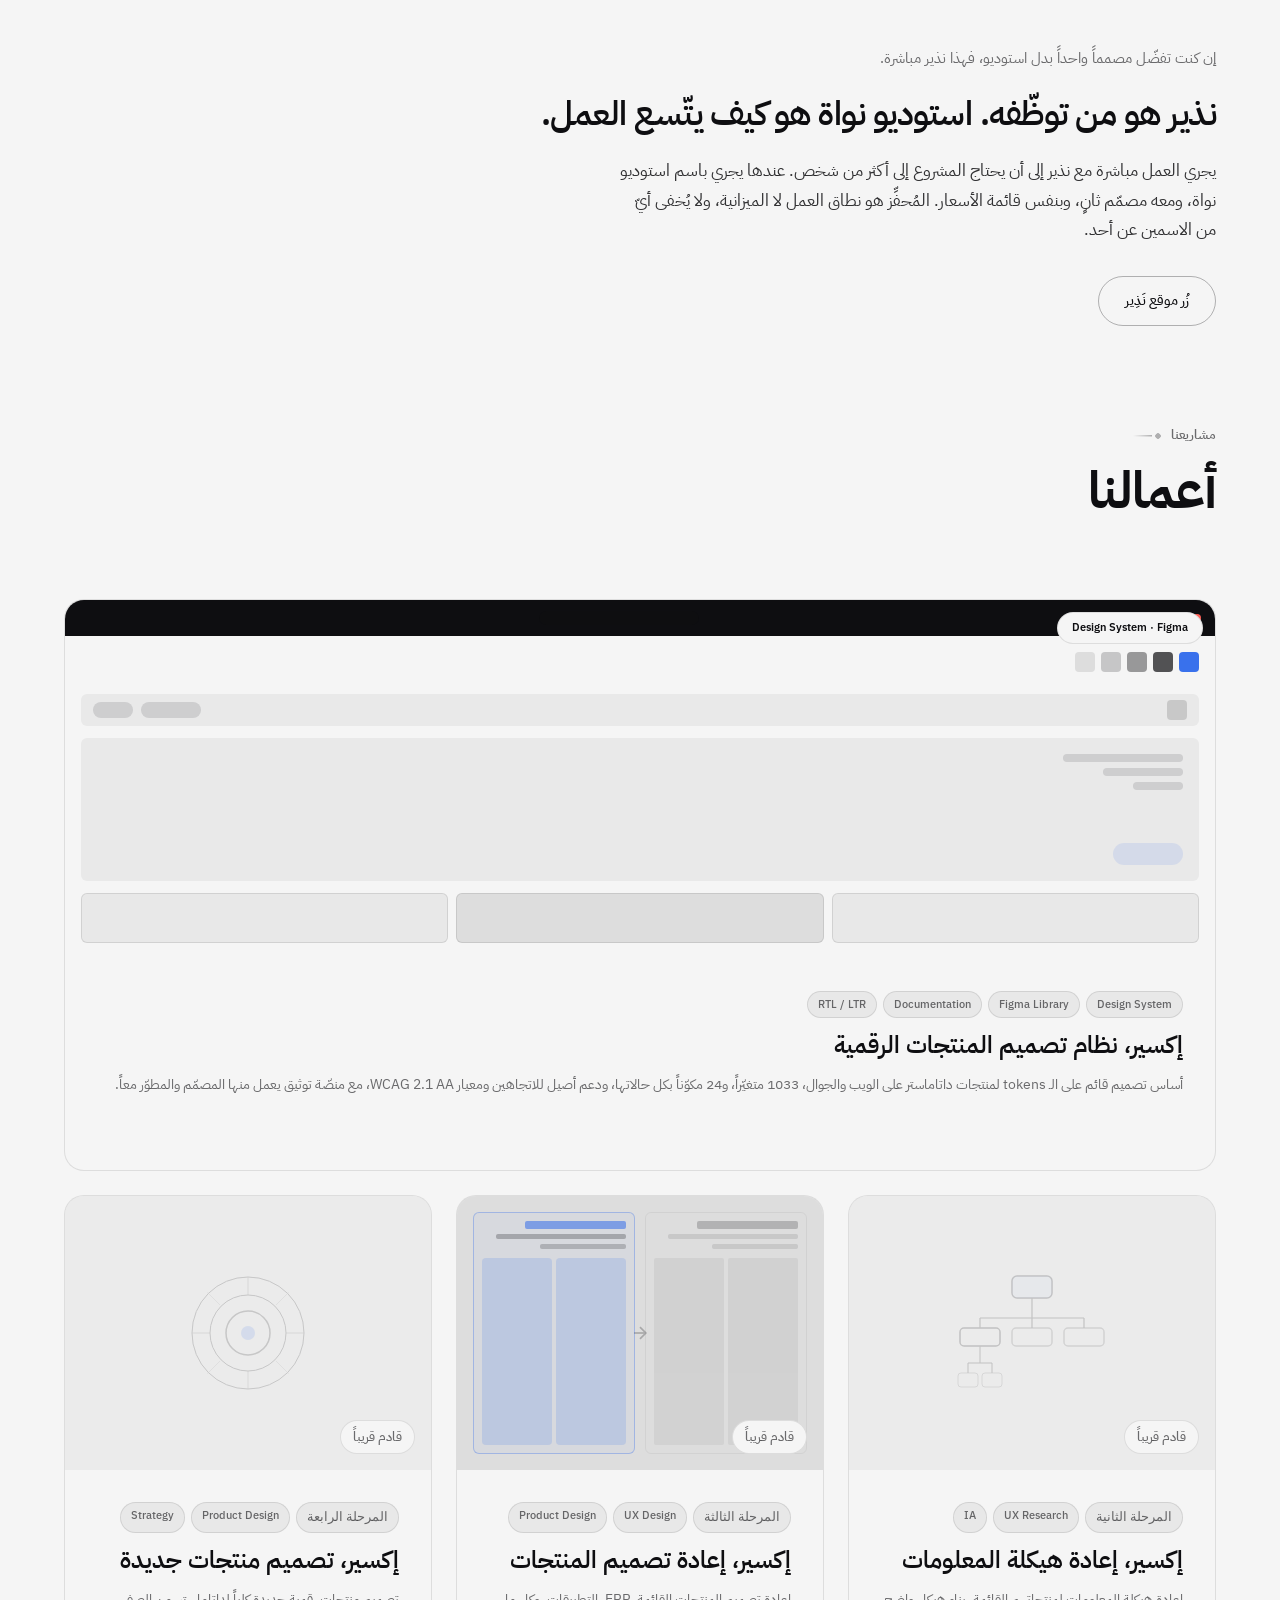
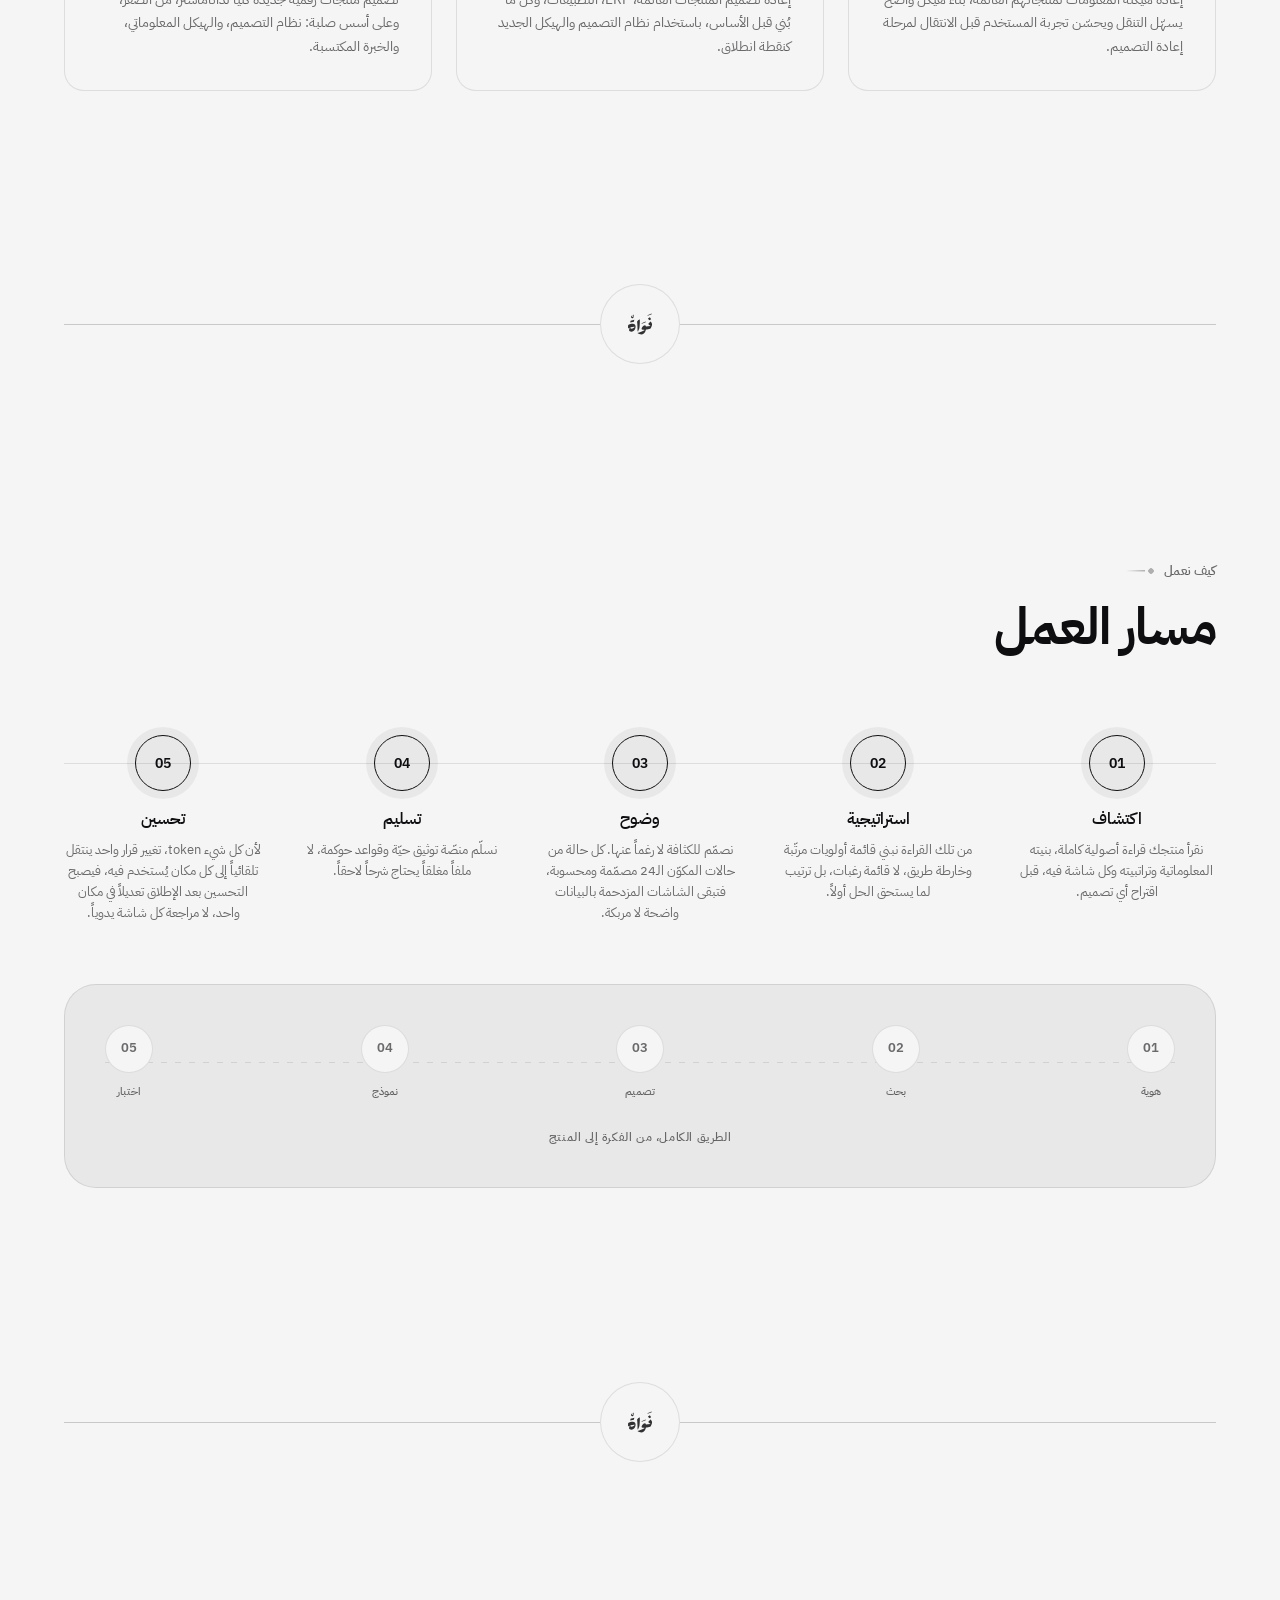
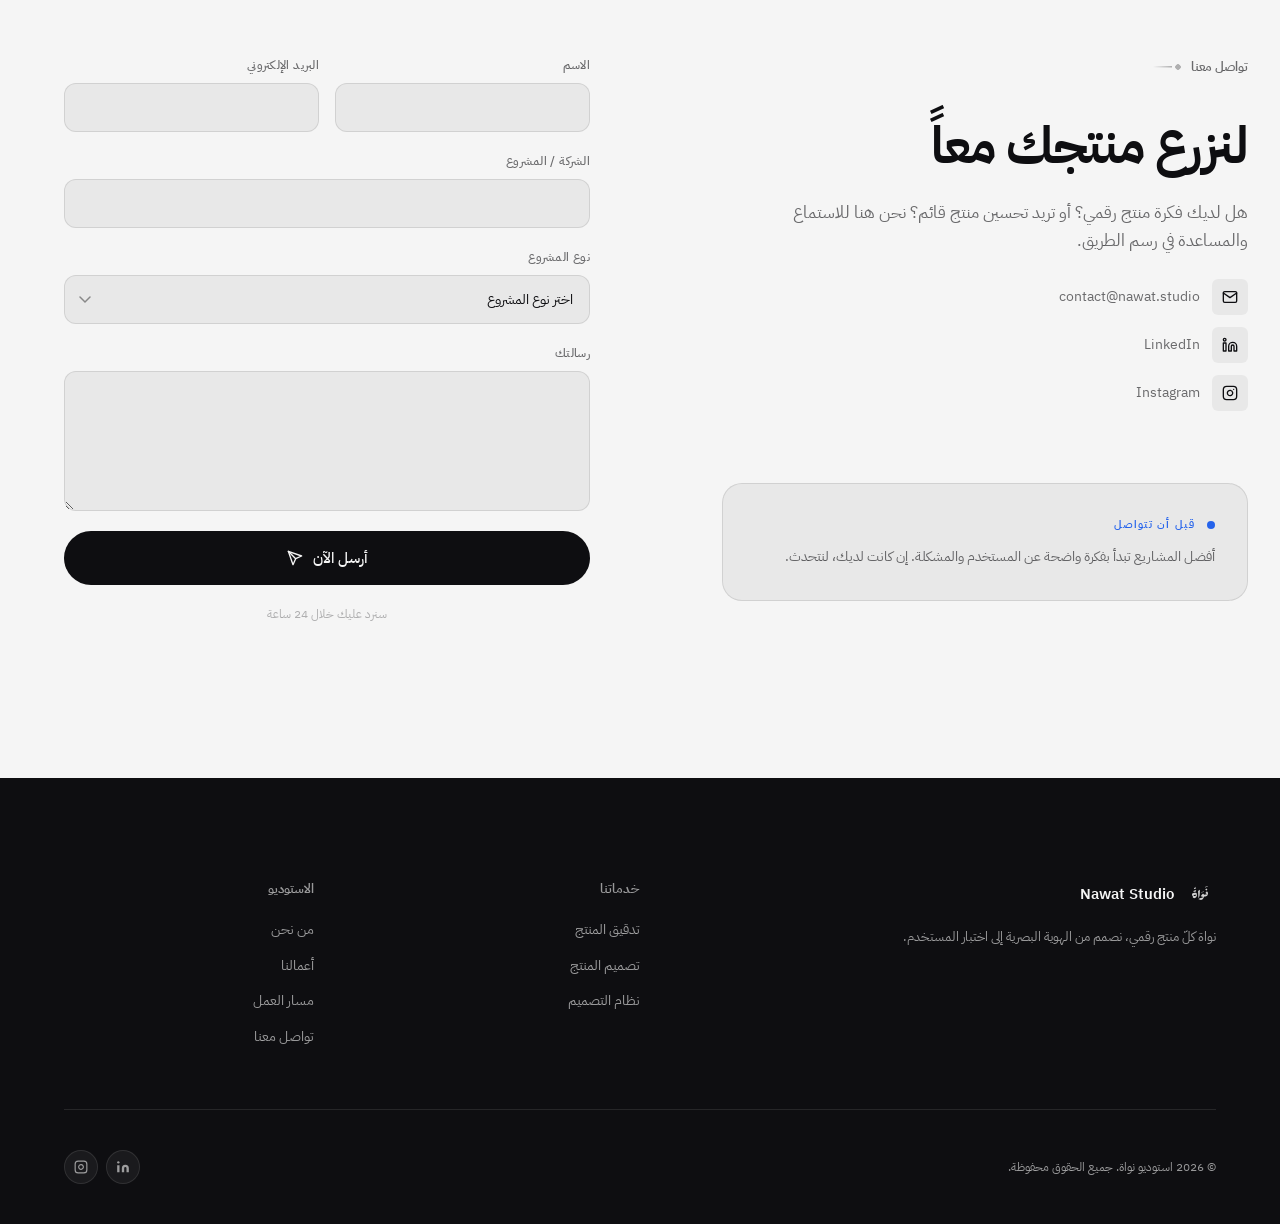
==== commit ca7579de: "Scope task-execution claim to inventory; drop scope-dependent training promise Founder bio: "cut tas" ====
--- a/index.html
+++ b/index.html
@@ -591,9 +591,9 @@
             <span class="t-fr">Documentation et règles de gouvernance</span>
           </li>
           <li>
-            <span class="t-ar">فيديوهات شرح بالعربية والإنجليزية، وجلسة تدريب حية</span>
-            <span class="t-en">Walkthrough videos in Arabic and English, plus live training</span>
-            <span class="t-fr">Vidéos de démonstration en arabe et en anglais, plus une session de formation en direct</span>
+            <span class="t-ar">دعم RTL وLTR مدمج في الـtokens</span>
+            <span class="t-en">RTL and LTR support built into the tokens</span>
+            <span class="t-fr">Support RTL et LTR intégré aux tokens</span>
           </li>
         </ul>
         <p class="service-card-register">
@@ -701,9 +701,9 @@
         <div class="founder-divider-rule" aria-hidden="true"></div>
 
         <p class="founder-desc">
-          <span class="t-ar">قاد نذير مشروع إكسير، نظام تصميم قائم على الـ tokens يضم 1,033 متغيّراً و24 مكوّناً موثّقاً بكل حالاته، يمتد عبر الويب والجوال. العربية والإنجليزية مدمجتان في الـ tokens نفسها لا مضافتان فوقها، مع دعم أصيل لاتجاه اليمين لليسار ومعيار WCAG 2.1 AA مدمج إلى جانبها. قاد المشروع وعمل معه مصمم ثانٍ. في عمل سابق على تطبيق عمليات تجزئة، خفّض وقت تنفيذ المهام بمقدار النصف في اختبارات مع مستخدمين حقيقيين. هو مؤسس استوديو نواة، حيث يمتد نطاق العمل أوسع تحت قيادة الشخص نفسه.</span>
-          <span class="t-en">He led Iksir, a token-first design system of 1,033 variables and 24 fully-stated components spanning web and mobile. Arabic and English are built into the tokens themselves, not layered on top, with native RTL support and WCAG 2.1 AA baked in alongside them. He led the project and a second designer worked alongside him. Earlier work on a retail operations app cut task execution time in half in testing with real users. He is the founder of Nawat Studio, where a wider range of work runs under the same person leading it.</span>
-          <span class="t-fr">Il a dirigé Iksir, un système de design token-first de 1 033 variables et 24 composants entièrement documentés couvrant le web et le mobile. L'arabe et l'anglais sont intégrés aux tokens eux-mêmes, non ajoutés par-dessus, avec un support RTL natif et le standard WCAG 2.1 AA intégré à leurs côtés. Il a dirigé le projet et un second designer a travaillé à ses côtés. Un travail antérieur sur une application d'opérations retail a réduit de moitié le temps d'exécution des tâches lors de tests avec de vrais utilisateurs. Il est le fondateur de Nawat Studio, où une gamme de travail plus large se déploie sous la direction de la même personne.</span>
+          <span class="t-ar">قاد نذير مشروع إكسير، نظام تصميم قائم على الـ tokens يضم 1,033 متغيّراً و24 مكوّناً موثّقاً بكل حالاته، يمتد عبر الويب والجوال. العربية والإنجليزية مدمجتان في الـ tokens نفسها لا مضافتان فوقها، مع دعم أصيل لاتجاه اليمين لليسار ومعيار WCAG 2.1 AA مدمج إلى جانبها. قاد المشروع وعمل معه مصمم ثانٍ. في عمل سابق على تطبيق عمليات تجزئة، خفّض وقت تنفيذ مهام الجرد بمقدار النصف في اختبارات مع مستخدمين حقيقيين. هو مؤسس استوديو نواة، حيث يمتد نطاق العمل أوسع تحت قيادة الشخص نفسه.</span>
+          <span class="t-en">He led Iksir, a token-first design system of 1,033 variables and 24 fully-stated components spanning web and mobile. Arabic and English are built into the tokens themselves, not layered on top, with native RTL support and WCAG 2.1 AA baked in alongside them. He led the project and a second designer worked alongside him. Earlier work on a retail operations app cut inventory task execution time in half in testing with real users. He is the founder of Nawat Studio, where a wider range of work runs under the same person leading it.</span>
+          <span class="t-fr">Il a dirigé Iksir, un système de design token-first de 1 033 variables et 24 composants entièrement documentés couvrant le web et le mobile. L'arabe et l'anglais sont intégrés aux tokens eux-mêmes, non ajoutés par-dessus, avec un support RTL natif et le standard WCAG 2.1 AA intégré à leurs côtés. Il a dirigé le projet et un second designer a travaillé à ses côtés. Un travail antérieur sur une application d'opérations retail a réduit de moitié le temps d'exécution des tâches d'inventaire lors de tests avec de vrais utilisateurs. Il est le fondateur de Nawat Studio, où une gamme de travail plus large se déploie sous la direction de la même personne.</span>
         </p>
 
         <div class="founder-actions">
@@ -1176,9 +1176,9 @@
             <span class="t-fr">Livraison</span>
           </h3>
           <p class="process-desc">
-            <span class="t-ar">نسلّم منصّة توثيق حيّة وقواعد حوكمة، مع فيديوهات شرح بالعربية والإنجليزية وجلسة تدريب حية، لا ملفاً مغلقاً يحتاج شرحاً لاحقاً.</span>
-            <span class="t-en">We hand off a living documentation platform and governance rules, with walkthrough videos in Arabic and English and a live training session, not a closed file that needs explaining later.</span>
-            <span class="t-fr">Nous livrons une plateforme de documentation vivante et des règles de gouvernance, avec des vidéos de démonstration en arabe et en anglais et une session de formation en direct, pas un fichier fermé à expliquer plus tard.</span>
+            <span class="t-ar">نسلّم منصّة توثيق حيّة وقواعد حوكمة، لا ملفاً مغلقاً يحتاج شرحاً لاحقاً.</span>
+            <span class="t-en">We hand off a living documentation platform and governance rules, not a closed file that needs explaining later.</span>
+            <span class="t-fr">Nous livrons une plateforme de documentation vivante et des règles de gouvernance, pas un fichier fermé à expliquer plus tard.</span>
           </p>
         </div>
       </div>
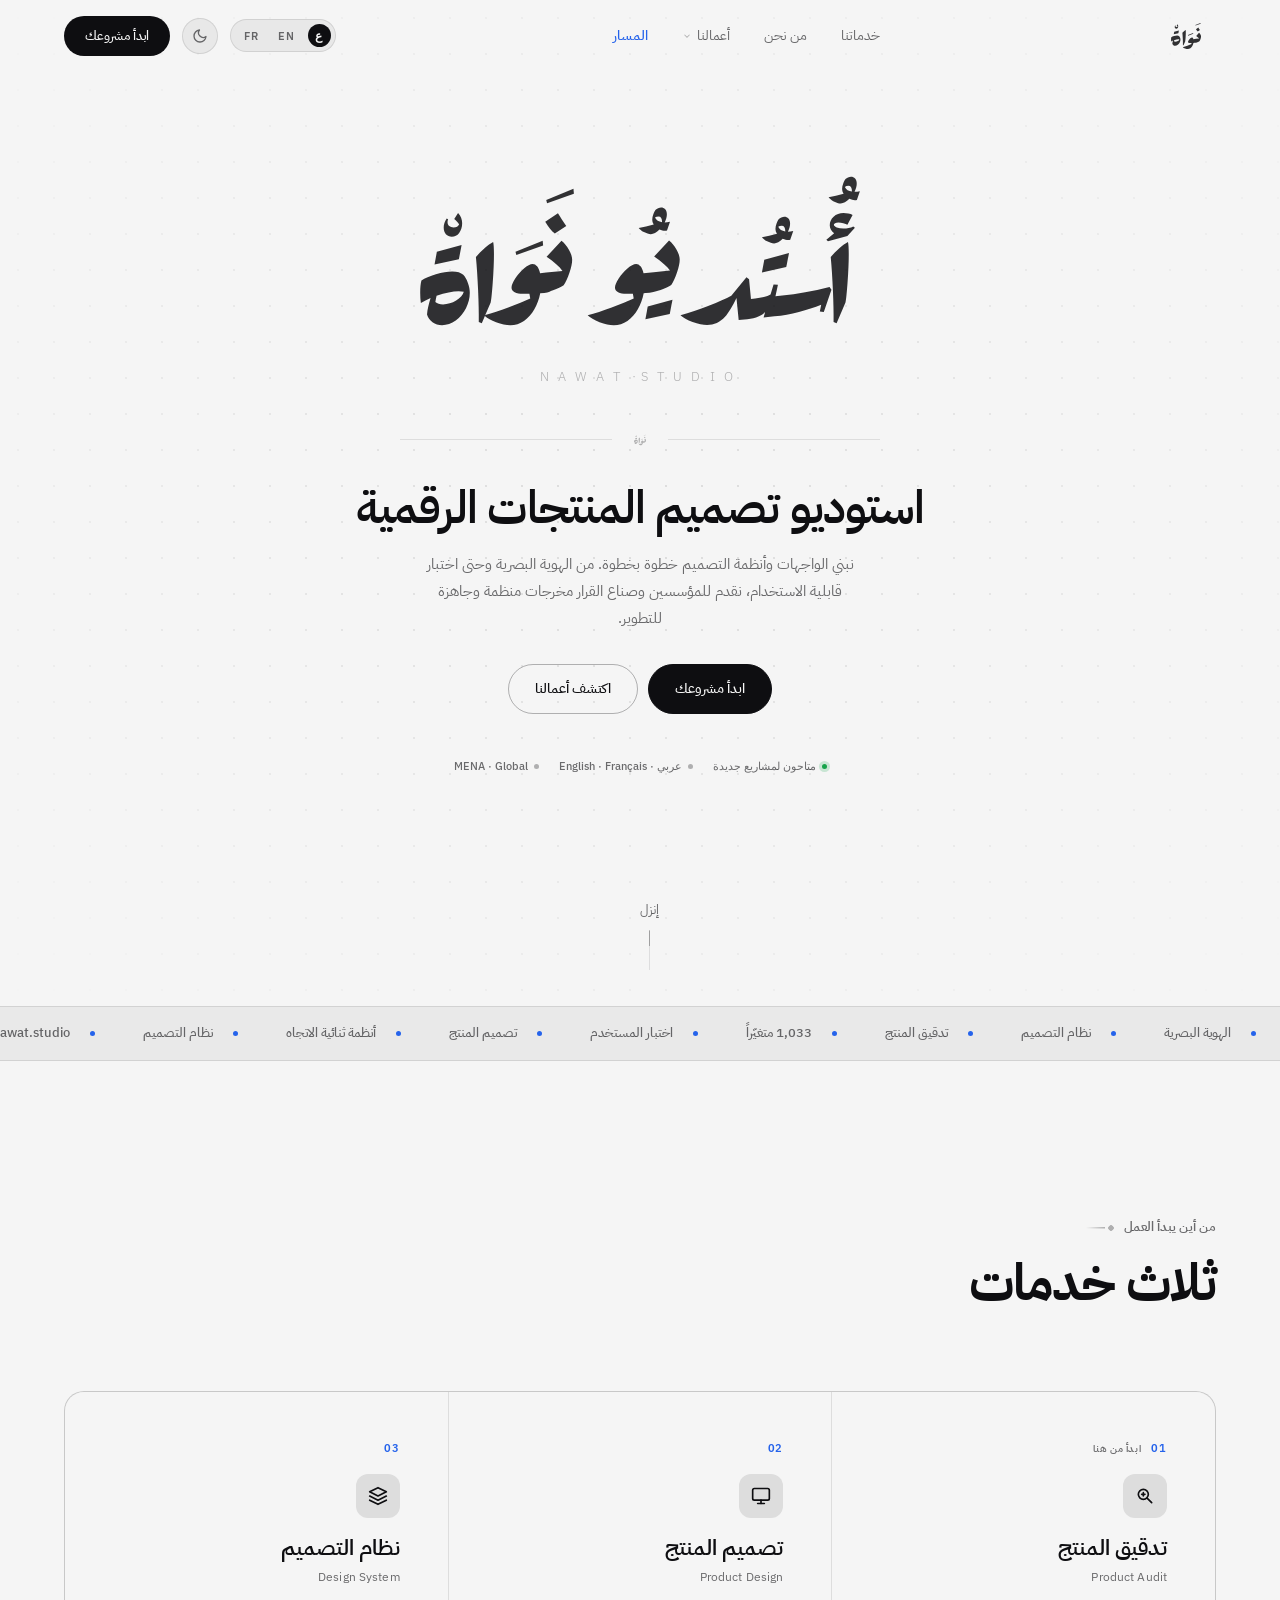
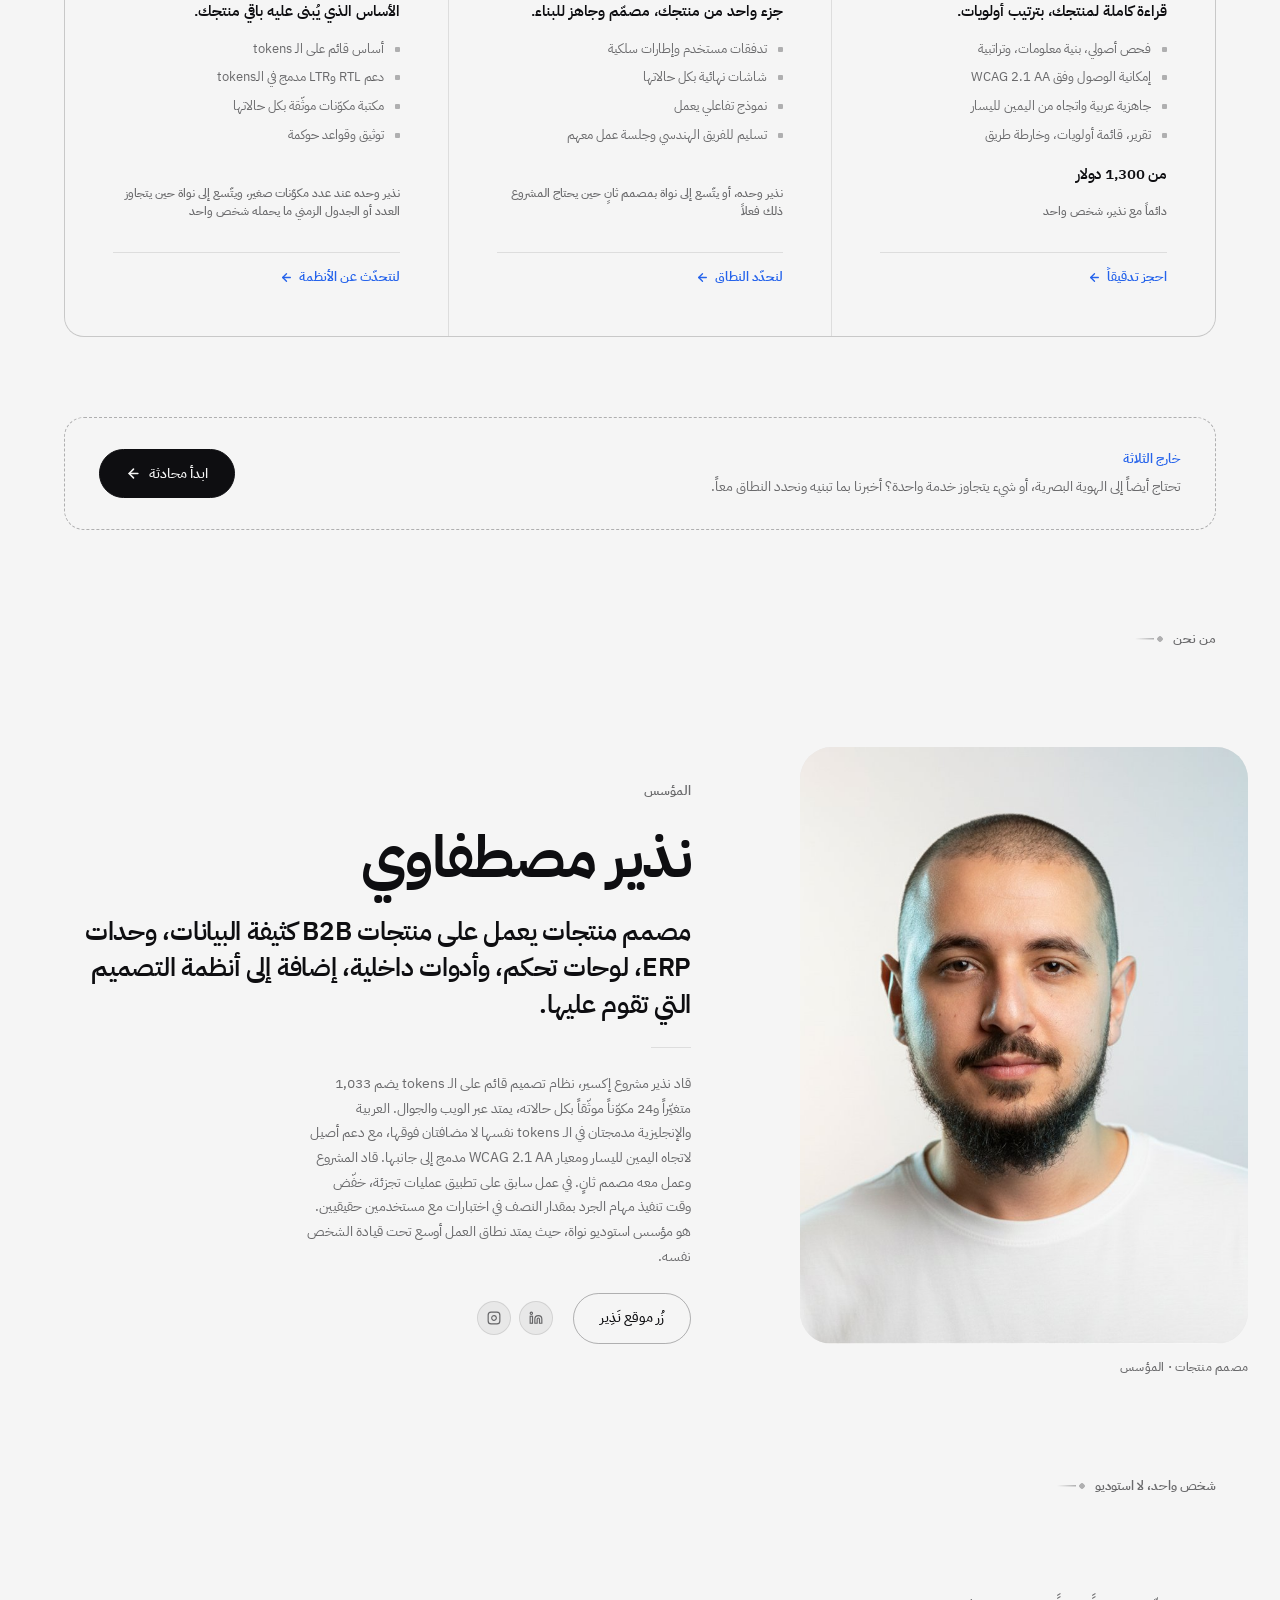
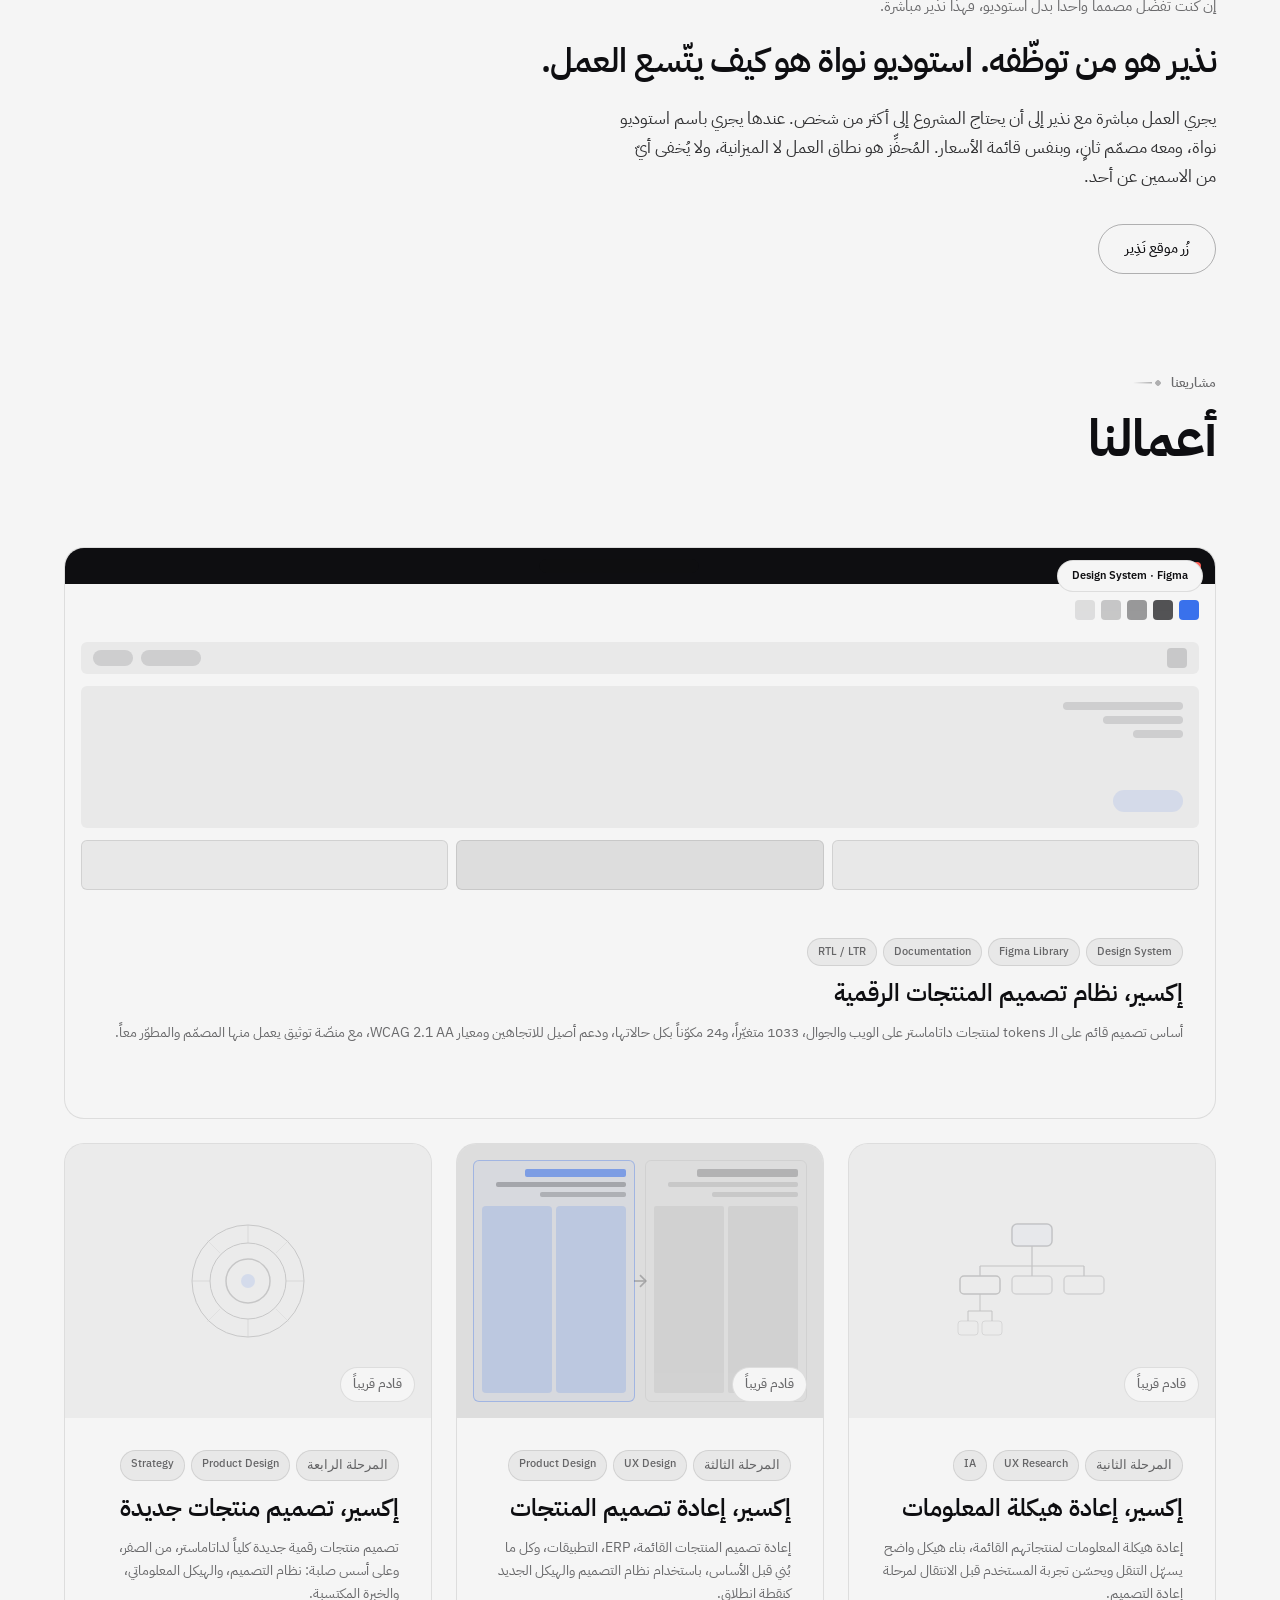
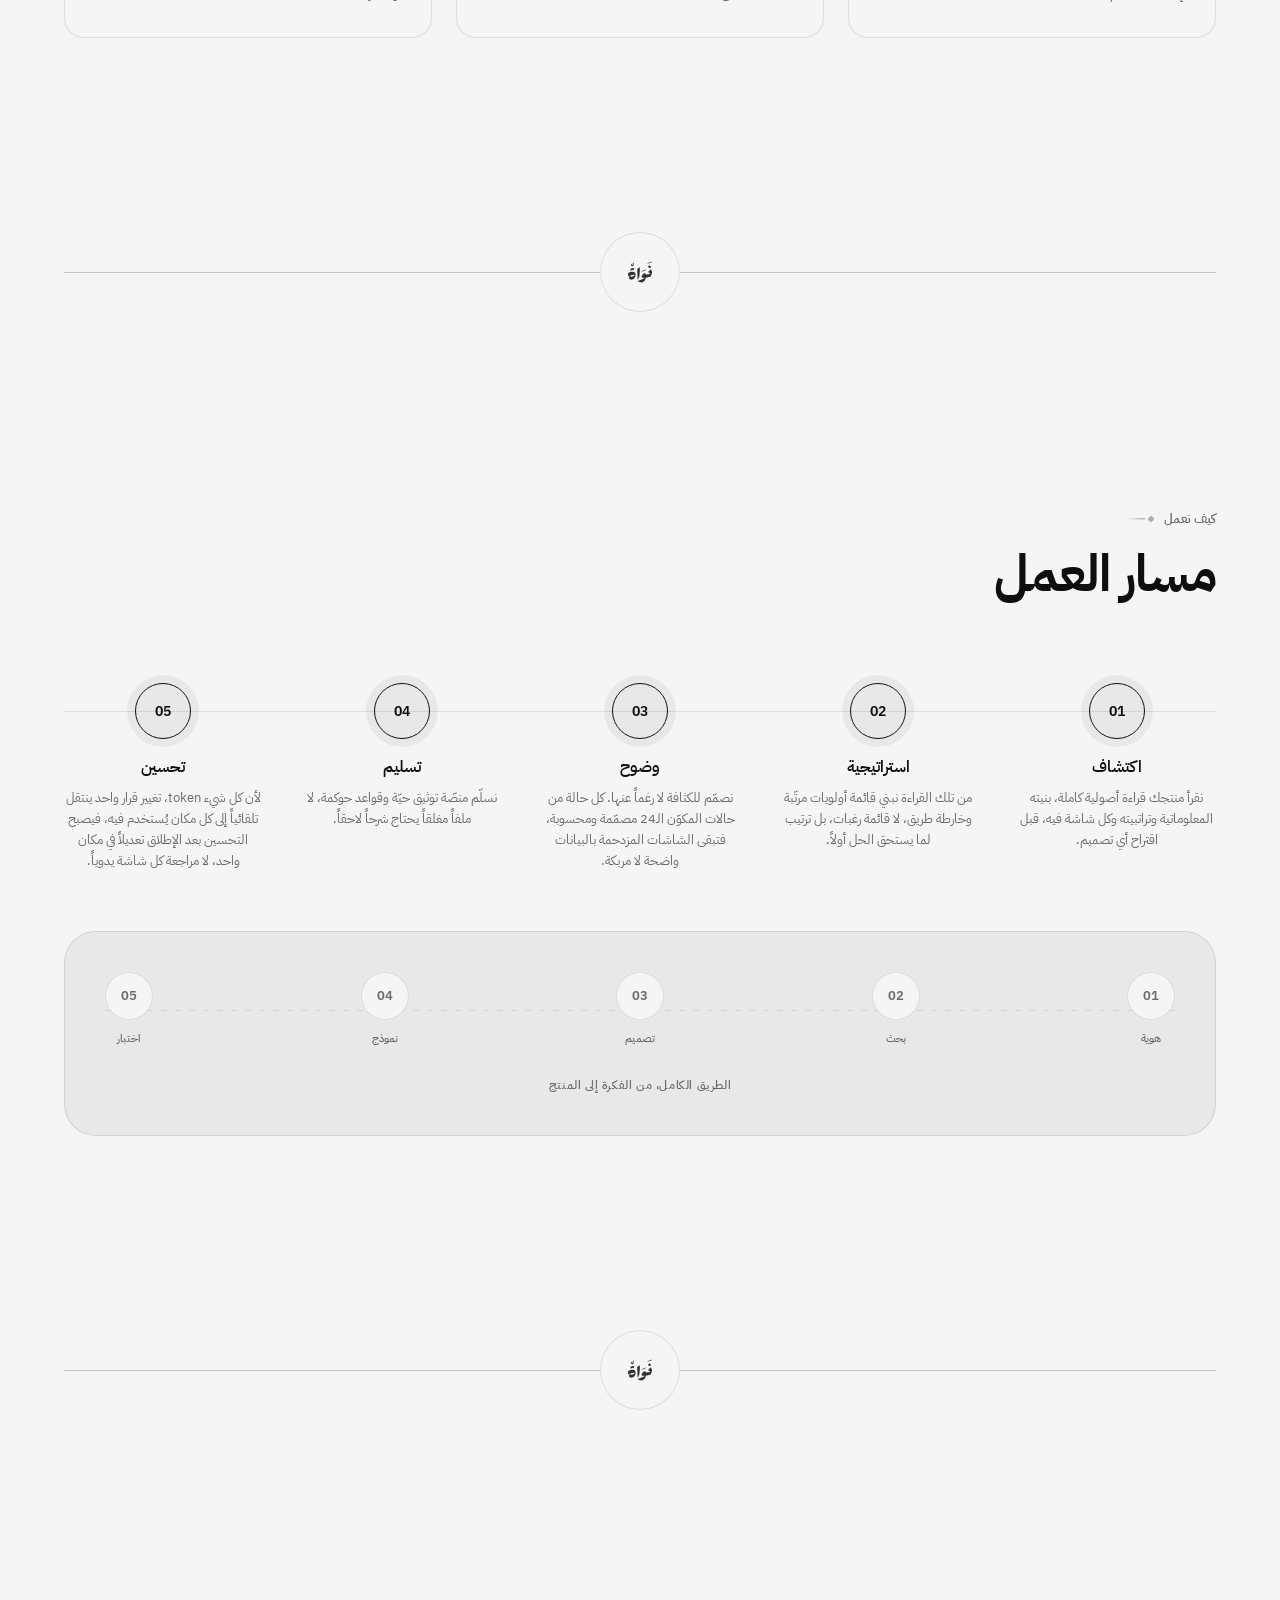
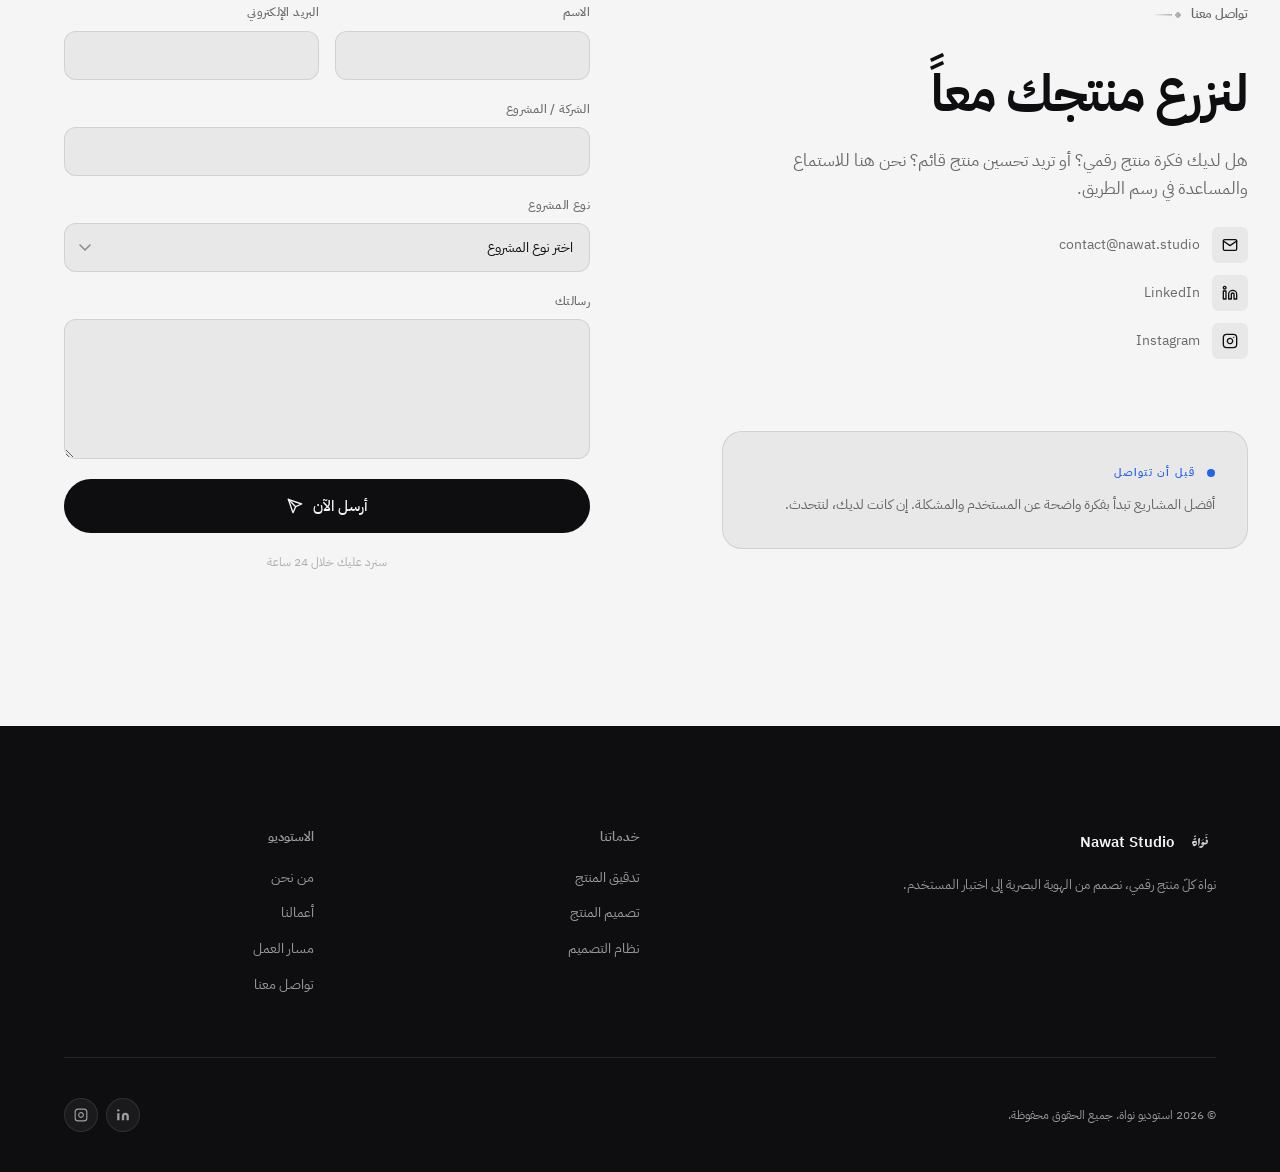
==== commit 8dafe2c8: "two fixes Fix 1 — the Design System card's bullets are already in the requested order: Token-first f" ====
--- a/index.html
+++ b/index.html
@@ -474,11 +474,6 @@
             <span class="t-fr">Un rapport, une liste de priorités, une feuille de route</span>
           </li>
         </ul>
-        <p class="service-card-note">
-          <span class="t-ar">اختبار قارئات الشاشة غير مشمول، وتتم الإحالة عند الحاجة.</span>
-          <span class="t-en">Screen-reader testing isn't included, that's a referral if you need it.</span>
-          <span class="t-fr">Les tests avec lecteurs d'écran ne sont pas inclus, une orientation est proposée si nécessaire.</span>
-        </p>
         <p class="service-card-price">
           <span class="t-ar">من 1,300 دولار</span>
           <span class="t-en">From $1,300</span>
@@ -581,6 +576,11 @@
             <span class="t-fr">Fondation token-first</span>
           </li>
           <li>
+            <span class="t-ar">دعم RTL وLTR مدمج في الـtokens</span>
+            <span class="t-en">RTL and LTR support built into the tokens</span>
+            <span class="t-fr">Support RTL et LTR intégré aux tokens</span>
+          </li>
+          <li>
             <span class="t-ar">مكتبة مكوّنات موثّقة بكل حالاتها</span>
             <span class="t-en">Component library documented in every state</span>
             <span class="t-fr">Bibliothèque de composants documentée dans tous ses états</span>
@@ -589,11 +589,6 @@
             <span class="t-ar">توثيق وقواعد حوكمة</span>
             <span class="t-en">Documentation and governance rules</span>
             <span class="t-fr">Documentation et règles de gouvernance</span>
-          </li>
-          <li>
-            <span class="t-ar">دعم RTL وLTR مدمج في الـtokens</span>
-            <span class="t-en">RTL and LTR support built into the tokens</span>
-            <span class="t-fr">Support RTL et LTR intégré aux tokens</span>
           </li>
         </ul>
         <p class="service-card-register">
--- a/styles.css
+++ b/styles.css
@@ -2974,14 +2974,6 @@
   background: var(--c-text-30);
   border-radius: 1px;
 }
-.service-card-note {
-  font-size: 12px;
-  line-height: 1.6;
-  color: var(--c-text-60);
-  padding-top: 16px;
-  border-top: 1px solid var(--c-border);
-}
-
 /* ================================================================
    SERVICES — bridging note below the three cards. Visual identity is
    never sold as its own line item (B&OS Section 20), only bundled
